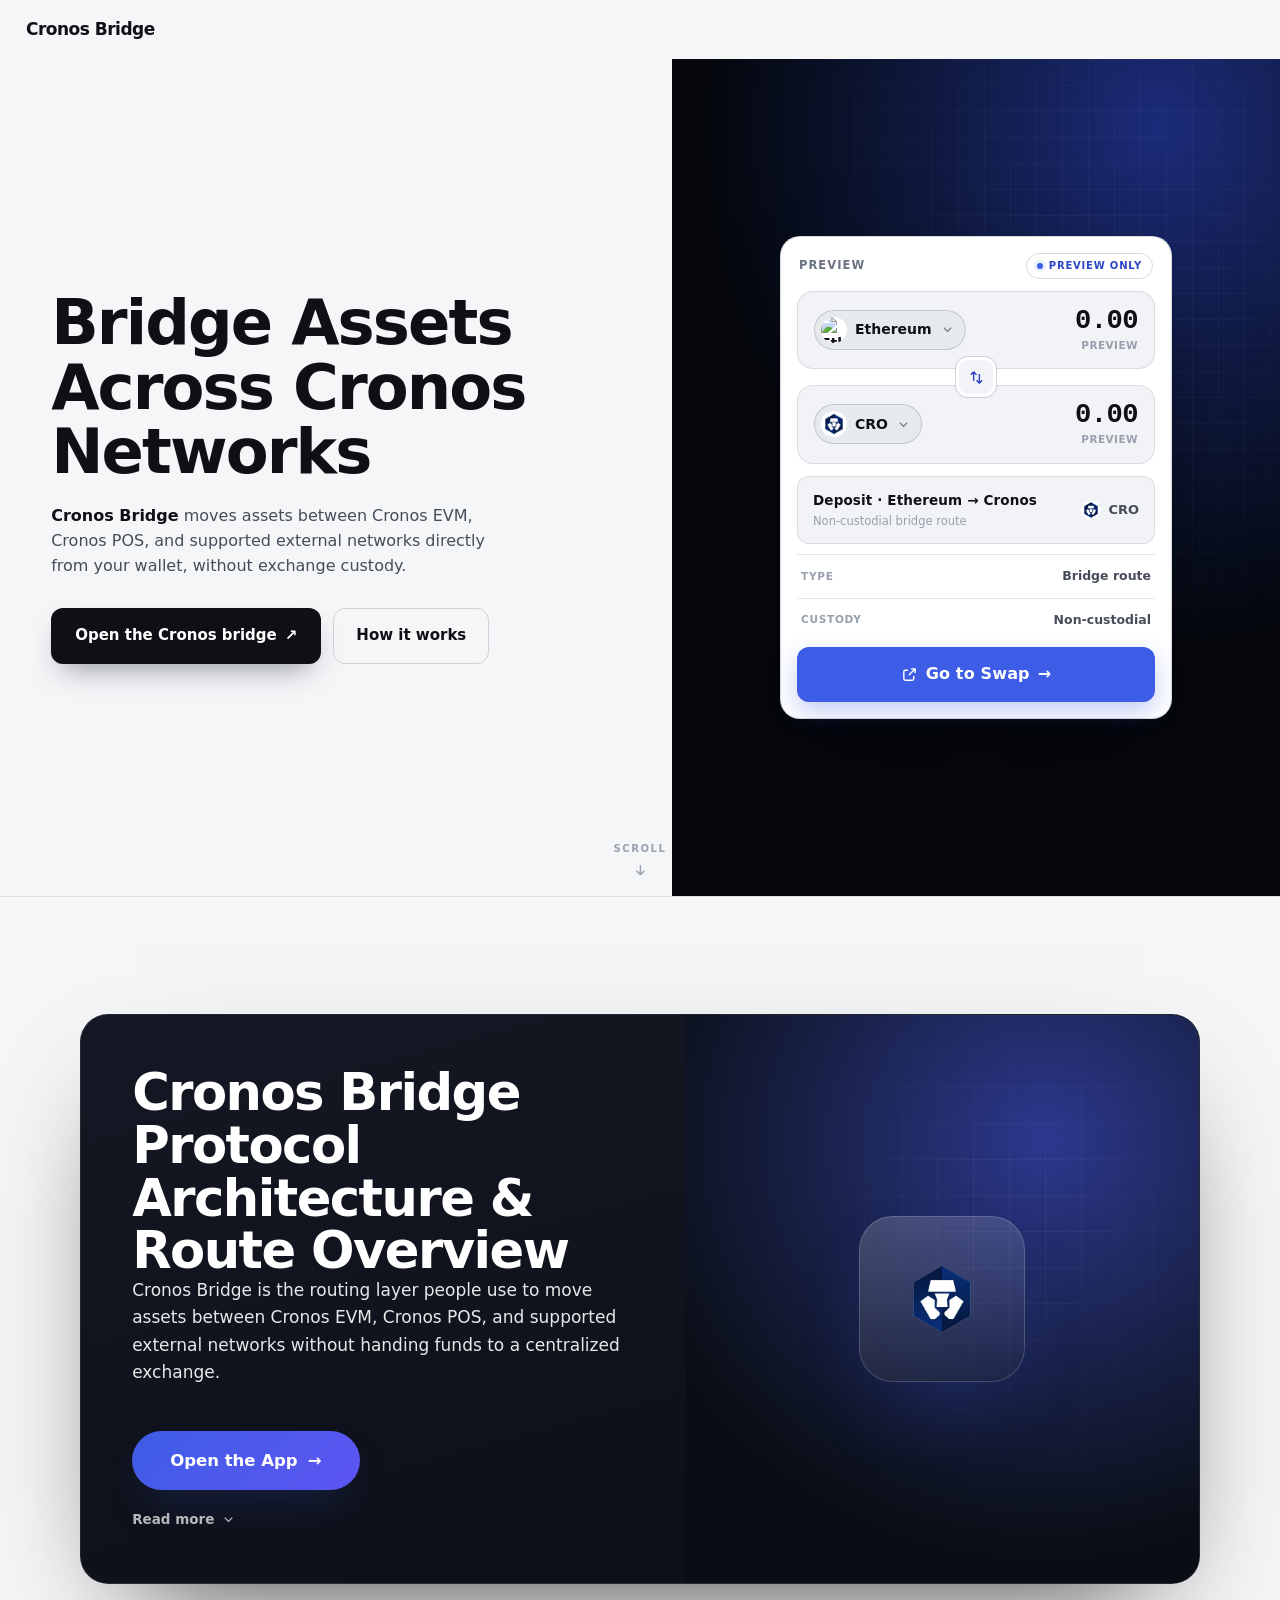
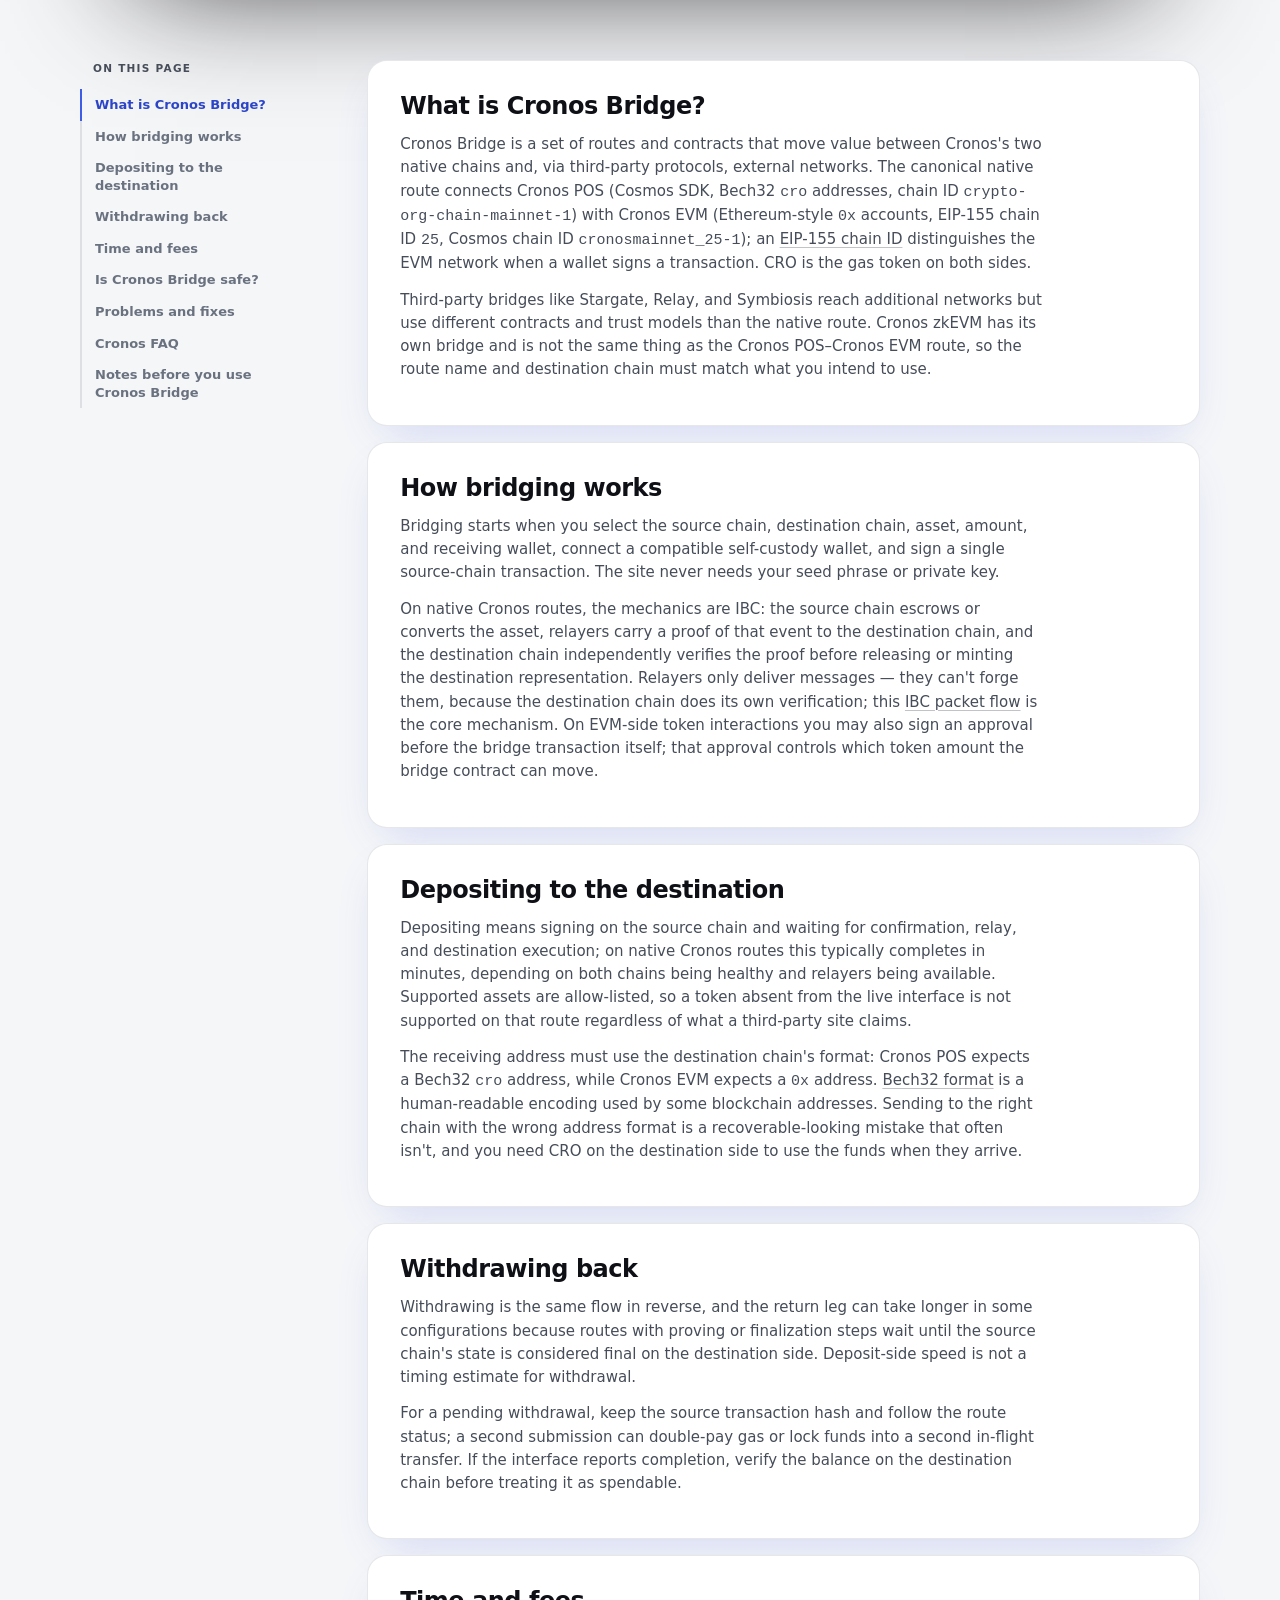
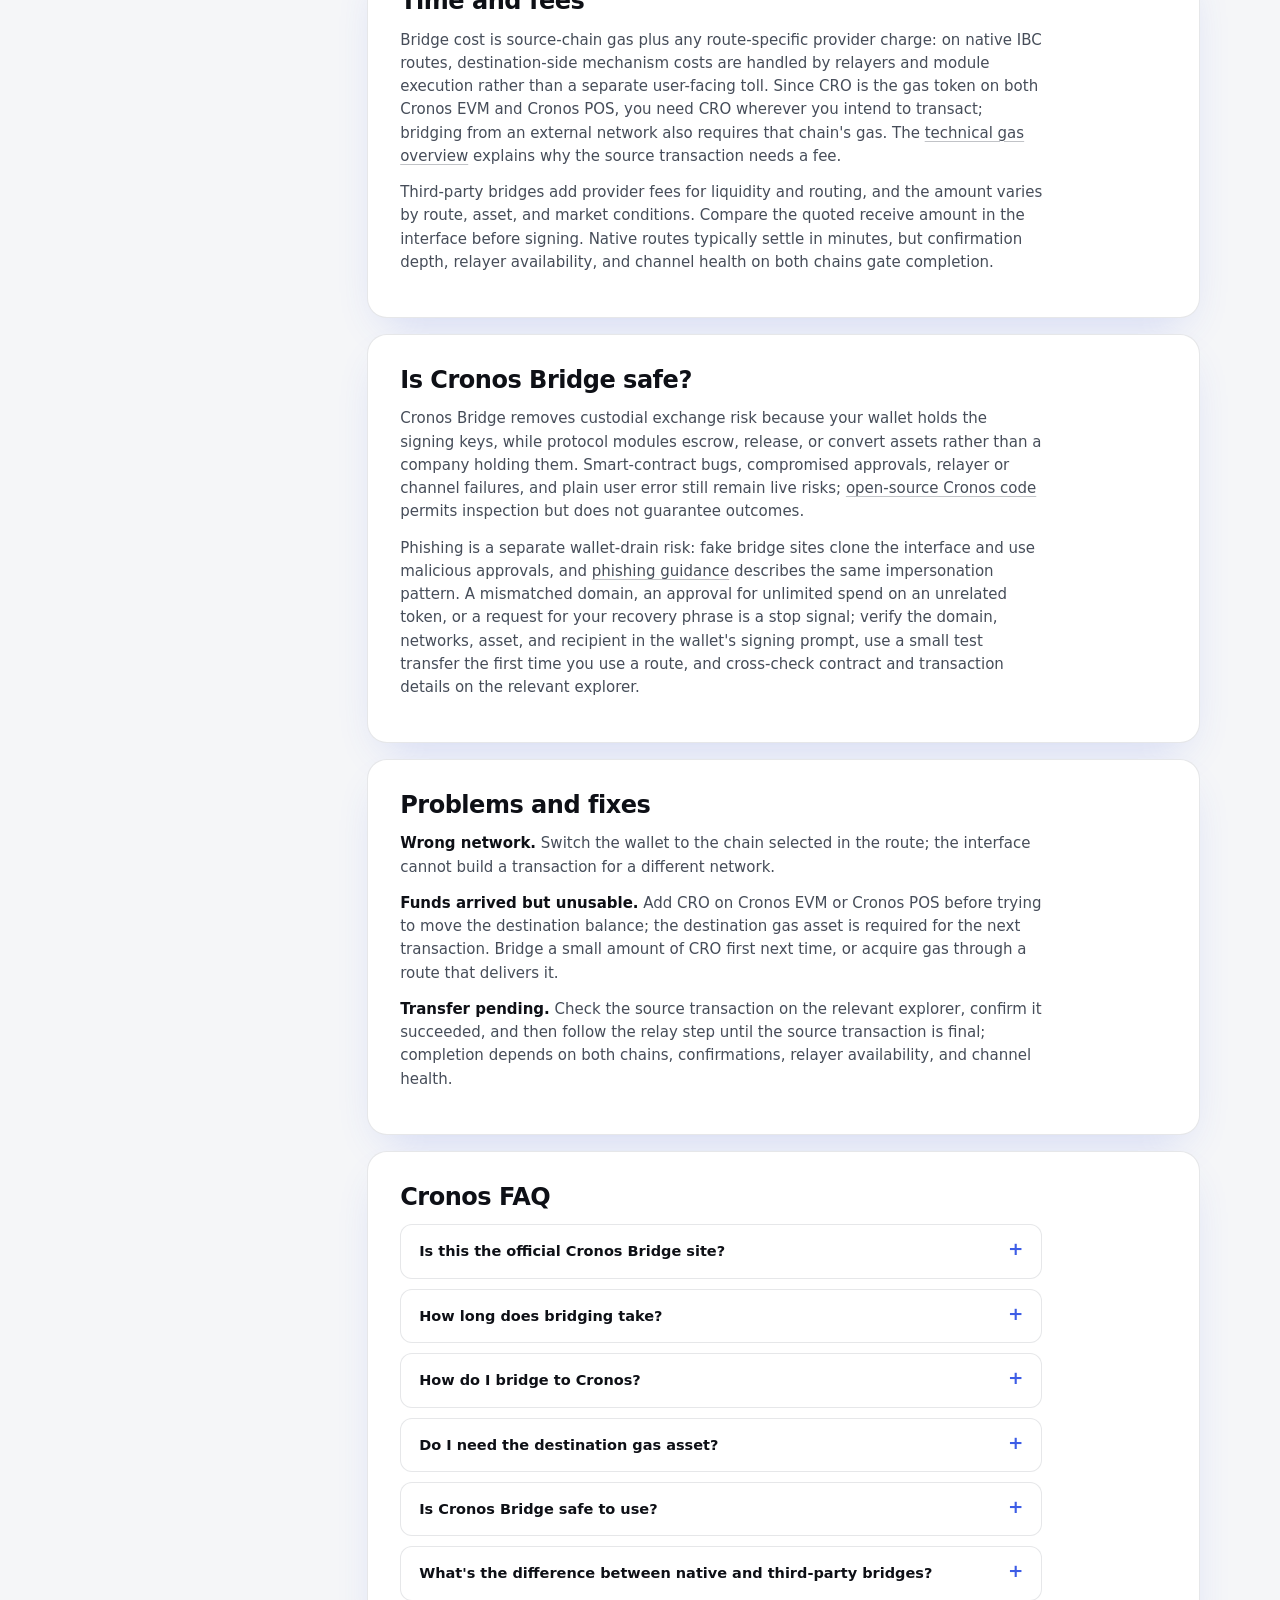
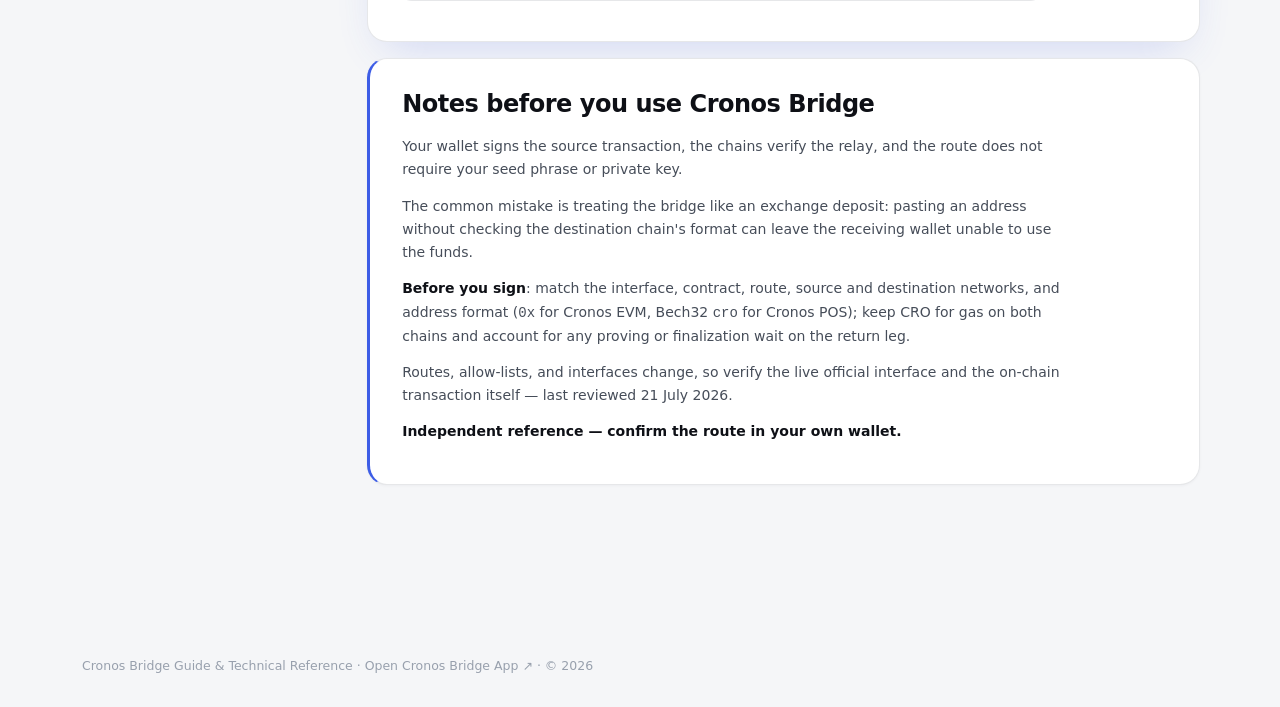
==== index.html @ 145b28bf "Update" ====
<!DOCTYPE html>

<html lang="en">
<head>
<meta charset="utf-8"/>
<meta content="width=device-width, initial-scale=1" name="viewport"/>
<title>Cronos Bridge — Dashboard</title>
<meta content="How the Cronos Bridge moves assets between Cronos EVM, Cronos POS, and external chains: routes, timing, fees, safety checks, and fixes for stuck transfers." name="description"/>
<meta content="index,follow,max-snippet:-1,max-image-preview:large,max-video-preview:-1" name="robots"/>
<meta content="#f5f6f8" name="theme-color"/>
<link href="https://cronos-bridge.github.io/" rel="canonical"/>
<link href="favicon.png" rel="icon" type="image/png"/>
<link href="favicon.png" rel="apple-touch-icon"/>
<link href="manifest.webmanifest" rel="manifest"/>
<link href="og-cover.png" rel="image_src"/>
<link crossorigin="" href="https://api.coingecko.com" rel="preconnect"/>
<style>
/* Cronos Bridge — independent single-page hub. */
:root {
  color-scheme: light;
  --bg: #f5f6f8; --surface: #ffffff; --panel: #ffffff; --raised: #f1f3f6;
  --line: rgba(17, 24, 39, 0.10); --line-2: rgba(17, 24, 39, 0.16);
  --ink: #0e1016; --text: #464d59; --muted: #6a7280; --faint: #98a0ad;
  --accent: #3d5de6; --accent-2: #2c45c8; --accent-soft: rgba(61, 93, 230, 0.10); --accent-glow: rgba(61, 93, 230, 0.22);
  --cyan: #0e93a8; --cta: #3d5de6; --cta-ink: #ffffff;
  --r-sm: 8px; --r-md: 12px; --r-lg: 16px; --r-xl: 20px;
  --mono: ui-monospace, "SF Mono", SFMono-Regular, "Roboto Mono", Menlo, Consolas, monospace;
  --font: Inter, ui-sans-serif, system-ui, -apple-system, "Segoe UI", Roboto, sans-serif;
  --ease: cubic-bezier(0.22, 0.7, 0.24, 1);
}
* { box-sizing: border-box; }
html { scroll-behavior: smooth; }
@media (prefers-reduced-motion: reduce) { html { scroll-behavior: auto; } }
body {
  margin: 0; min-width: 320px;
  color: var(--text); background: var(--bg);
  font-family: var(--font); font-size: 15px; line-height: 1.55;
  -webkit-font-smoothing: antialiased; text-rendering: optimizeLegibility;
}
a { color: inherit; text-decoration: none; }
a:focus-visible, button:focus-visible, summary:focus-visible { outline: 2px solid var(--accent-2); outline-offset: 3px; border-radius: 8px; }
img { display: block; max-width: 100%; }
.skip { position: absolute; left: -999px; }
.skip:focus { left: 12px; top: 12px; z-index: 99; padding: 8px 14px; border-radius: 10px; background: var(--accent); color: #fff; font-weight: 750; }

.shell { display: flex; min-height: 100dvh; }

/* ───────── sidebar (off-canvas drawer) ───────── */
.sidebar {
  position: fixed; top: 0; left: 0; z-index: 70;
  width: min(288px, 86vw); height: 100vh; height: 100dvh; overflow-y: auto;
  display: flex; flex-direction: column; padding: 16px 12px 14px;
  background: var(--surface); border-right: 1px solid var(--line);
  transform: translateX(-100%); transition: transform 0.24s var(--ease);
  box-shadow: 24px 0 70px rgba(17, 24, 39, 0.15);
}
.sidebar.is-open { transform: none; }
.scrim { position: fixed; inset: 0; z-index: 65; background: rgba(17, 24, 39, 0.30); opacity: 0; pointer-events: none; transition: opacity 0.24s var(--ease); }
.scrim.is-open { opacity: 1; pointer-events: auto; }
html:not(.js) .sidebar { position: static; transform: none; width: 262px; height: auto; box-shadow: none; }
html:not(.js) .scrim, html:not(.js) .nav-toggle { display: none; }
.side-top { display: flex; align-items: center; justify-content: space-between; gap: 12px; padding: 2px 8px 6px; }
.brand { display: flex; align-items: center; gap: 11px; min-width: 0; }
.brand-logo { width: 32px; height: 32px; flex: 0 0 auto; display: grid; place-items: center; border-radius: 9px; background: var(--raised); box-shadow: inset 0 0 0 1px var(--line-2); }
.brand-logo img { width: 20px; height: 20px; border-radius: 6px; }
.brand-name { margin: 0; font-size: 17px; font-weight: 800; letter-spacing: -0.03em; color: var(--ink); line-height: 1; }
.nav-label { margin: 14px 12px 6px; font-size: 10px; font-weight: 700; letter-spacing: 0.15em; text-transform: uppercase; color: var(--faint); }
.nav-item { display: flex; align-items: center; gap: 12px; padding: 9px 12px; border-radius: 9px; color: var(--text); font-size: 14px; font-weight: 600; transition: color 150ms var(--ease), background-color 150ms var(--ease); }
.ni-ico { width: 18px; height: 18px; flex: 0 0 auto; color: var(--muted); }
.ni-ext { margin-left: auto; color: var(--faint); font-size: 12px; }
.nav-item:hover { color: var(--ink); background: rgba(17, 24, 39, 0.04); }
.nav-item:hover .ni-ico { color: var(--text); }
.nav-item.is-active { color: var(--accent-2); background: transparent; }
.nav-item.is-active .ni-ico { color: var(--accent-2); }
.nav-group { border-radius: 9px; }
.nav-group summary { display: flex; align-items: center; gap: 12px; padding: 9px 12px; border-radius: 9px; color: var(--text); font-size: 14px; font-weight: 600; cursor: pointer; list-style: none; transition: color 150ms var(--ease), background-color 150ms var(--ease); }
.nav-group summary::-webkit-details-marker { display: none; }
.nav-group summary .ni-ico { color: var(--muted); }
.nav-group summary .chev { width: 15px; height: 15px; margin-left: auto; color: var(--faint); transition: transform 200ms var(--ease); }
.nav-group summary:hover { color: var(--ink); background: rgba(17, 24, 39, 0.04); }
.nav-group[open] summary { color: var(--ink); }
.nav-group[open] summary .ni-ico { color: var(--text); }
.nav-group[open] summary .chev { transform: rotate(180deg); }
@media (prefers-reduced-motion: reduce) { .nav-group summary .chev { transition: none; } }
.nav-sub { display: flex; flex-direction: column; gap: 1px; padding: 2px 0 8px 42px; }
.nav-sub a { display: flex; align-items: baseline; gap: 7px; padding: 6px 10px; border-radius: 8px; color: var(--muted); font-size: 12.5px; font-weight: 550; transition: color 150ms var(--ease), background-color 150ms var(--ease); }
.nav-sub a small { color: var(--faint); font-size: 10.5px; font-weight: 500; }
.nav-sub a:hover { color: var(--accent-2); background: rgba(17, 24, 39, 0.04); }
.nav-sub a:hover small { color: var(--muted); }
.sidebar-foot { margin-top: auto; padding-top: 13px; border-top: 1px solid var(--line); }
.disclose { margin: 8px 10px 0; font-size: 11px; line-height: 1.5; color: var(--muted); }
.disclose strong { color: var(--text); font-weight: 700; }
.fine { margin: 6px 10px 0; font-size: 10.5px; line-height: 1.45; color: var(--faint); }
.nav-toggle { display: inline-flex; width: 38px; height: 38px; flex: 0 0 auto; position: relative; padding: 0; border: 1px solid var(--line-2); border-radius: 10px; background: var(--raised); color: var(--ink); cursor: pointer; }
.nav-toggle .bar { position: absolute; left: 10px; right: 10px; height: 2px; border-radius: 2px; background: currentColor; transition: transform 0.22s var(--ease), opacity 0.18s var(--ease); }
.nav-toggle .bar:nth-child(1) { top: 13px; } .nav-toggle .bar:nth-child(2) { top: 18px; } .nav-toggle .bar:nth-child(3) { top: 23px; }
.sidebar.is-open .nav-toggle .bar:nth-child(1) { transform: translateY(5px) rotate(45deg); }
.sidebar.is-open .nav-toggle .bar:nth-child(2) { opacity: 0; }
.sidebar.is-open .nav-toggle .bar:nth-child(3) { transform: translateY(-5px) rotate(-45deg); }

/* persistent header: hamburger + logo + H1 */
.topbar-left { display: flex; align-items: center; gap: 12px 14px; min-width: 0; flex-wrap: wrap; }
.menu-btn { display: inline-flex; flex-direction: column; justify-content: center; gap: 4px; width: 40px; height: 38px; flex: 0 0 auto; padding: 0 9px; border: 1px solid var(--line-2); border-radius: 10px; background: var(--raised); color: var(--ink); cursor: pointer; }
.menu-btn .bar { display: block; height: 2px; width: 100%; border-radius: 2px; background: currentColor; transition: transform 0.22s var(--ease), opacity 0.18s var(--ease); }
.menu-btn:hover { border-color: var(--accent); color: var(--accent-2); }
.shell.nav-open .menu-btn .bar:nth-child(1) { transform: translateY(6px) rotate(45deg); }
.shell.nav-open .menu-btn .bar:nth-child(2) { opacity: 0; }
.shell.nav-open .menu-btn .bar:nth-child(3) { transform: translateY(-6px) rotate(-45deg); }
.topbar-logo { width: 32px; height: 32px; flex: 0 0 auto; display: grid; place-items: center; border-radius: 9px; background: var(--raised); box-shadow: inset 0 0 0 1px var(--line-2); }
.topbar-logo img { width: 20px; height: 20px; border-radius: 6px; }
h1.wordmark { margin: 0; font-size: 17px; font-weight: 800; letter-spacing: -0.03em; color: var(--ink); line-height: 1; white-space: nowrap; }
html:not(.js) .menu-btn { display: none; }

/* ───────── main / topbar ───────── */
.main { flex: 1; min-width: 0; display: flex; flex-direction: column; }
.topbar { position: relative; z-index: 40; flex: 0 0 auto; display: flex; align-items: center; justify-content: space-between; gap: 12px 20px; flex-wrap: wrap; padding: 21px 26px; border-bottom: 0; background: transparent; }
.topbar-right { display: flex; align-items: center; gap: 10px 18px; flex-wrap: wrap; }
.mode-switch { display: inline-flex; align-items: center; gap: 10px; }
.ms-label { font-size: 13.5px; font-weight: 700; color: var(--muted); transition: color 150ms var(--ease); }
.ms-label.is-on { color: var(--ink); }
.ms-track { position: relative; width: 42px; height: 24px; flex: 0 0 auto; padding: 0; border: 1px solid var(--line-2); border-radius: 999px; background: var(--raised); cursor: pointer; transition: background-color 180ms var(--ease); }
.ms-knob { position: absolute; top: 50%; left: 3px; width: 16px; height: 16px; border-radius: 50%; background: var(--ink); transform: translateY(-50%); transition: left 200ms var(--ease); }
.ms-track[aria-checked="true"] { background: var(--accent-soft); border-color: rgba(61, 93, 230, 0.4); }
.ms-track[aria-checked="true"] .ms-knob { left: 23px; background: var(--accent-2); }
.ticker { display: flex; align-items: center; flex-wrap: wrap; gap: 3px 16px; min-width: 0; }
.tick { display: inline-flex; align-items: baseline; gap: 6px; color: var(--faint); font-size: 11px; font-weight: 550; letter-spacing: 0.01em; transition: color 150ms var(--ease); }
.tick b { color: var(--muted); font-family: var(--mono); font-size: 11.5px; font-weight: 600; font-variant-numeric: tabular-nums; }
.tick .ext { color: var(--faint); font-size: 9.5px; transition: color 150ms var(--ease); }
.tick:hover { color: var(--muted); } .tick:hover b, .tick:hover .ext { color: var(--accent-2); }
.btn-open { display: inline-flex; align-items: center; gap: 7px; padding: 8px 14px; border: 1px solid var(--line-2); border-radius: 10px; color: var(--ink); background: rgba(17, 24, 39, 0.04); font-size: 12.5px; font-weight: 700; white-space: nowrap; transition: border-color 150ms var(--ease), background-color 150ms var(--ease); }
.btn-open:hover { border-color: var(--accent); color: var(--accent-2); }

/* ───────── first screen: hero + swap card ───────── */
.stage { position: relative; min-height: calc(100dvh - 56px); width: min(560px, 100%); margin-inline: auto; padding: clamp(16px, 3vh, 40px) 24px clamp(52px, 9vh, 96px); display: flex; flex-direction: column; align-items: stretch; justify-content: center; gap: clamp(14px, 3vh, 26px); }
.hero { text-align: center; margin: 0; }
.hero-h2 { margin: 0; font-size: clamp(1.5rem, 3.6vw, 2.1rem); font-weight: 800; letter-spacing: -0.02em; line-height: 1.12; color: var(--ink); }
@supports ((-webkit-background-clip: text) or (background-clip: text)) { .hero-h2 { background: linear-gradient(180deg, #0e1016, #3a4c85); -webkit-background-clip: text; background-clip: text; -webkit-text-fill-color: transparent; color: transparent; } }
.hero-sub { margin: 10px auto 0; max-width: 48ch; font-size: 13.5px; line-height: 1.55; color: var(--text); }
.hero-sub strong { color: var(--ink); font-weight: 700; }
.swap-card { border: 1px solid var(--line-2); border-radius: var(--r-xl); background: var(--panel); padding: 16px; }
.card-head { display: flex; align-items: center; justify-content: space-between; margin-bottom: 12px; padding: 0 2px; }
.card-title { margin: 0; font-size: 11.5px; font-weight: 750; letter-spacing: 0.09em; text-transform: uppercase; color: var(--muted); }
.preview-tag { display: inline-flex; align-items: center; gap: 6px; padding: 4px 10px; border: 1px solid var(--line-2); border-radius: 999px; color: var(--accent-2); font-size: 10px; font-weight: 700; letter-spacing: 0.08em; text-transform: uppercase; }
.preview-tag > span { width: 6px; height: 6px; border-radius: 50%; background: var(--accent); box-shadow: 0 0 0 3px var(--accent-soft); }
.leg { display: flex; align-items: center; justify-content: space-between; gap: 14px; padding: 15px 16px; border: 1px solid var(--line); border-radius: var(--r-lg); background: var(--raised); }
.asset { display: inline-flex; align-items: center; gap: 8px; padding: 6px 10px 6px 6px; border: 1px solid var(--line-2); border-radius: 999px; background: rgba(17, 24, 39, 0.04); color: var(--ink); font-size: 14px; font-weight: 700; }
.asset .tok { width: 26px; height: 26px; border-radius: 50%; overflow: hidden; display: grid; place-items: center; background: #fff; }
.asset .tok img { width: 26px; height: 26px; }
.asset .chev-sm { width: 15px; height: 15px; color: var(--muted); }
.leg-amt { display: flex; flex-direction: column; align-items: flex-end; gap: 3px; min-width: 0; }
.leg-amt .amount { font-family: var(--mono); font-size: 1.7rem; font-weight: 600; letter-spacing: -0.02em; color: var(--ink); font-variant-numeric: tabular-nums; line-height: 1; }
.leg-amt .leg-sub { font-size: 10.5px; font-weight: 600; letter-spacing: 0.04em; text-transform: uppercase; color: var(--faint); }
.swap-arrow { position: relative; z-index: 1; display: grid; place-items: center; width: 40px; height: 40px; margin: -12px auto; border: 3px solid var(--panel); border-radius: 12px; background: var(--raised); color: var(--accent-2); cursor: pointer; box-shadow: 0 0 0 1px var(--line-2); transition: transform 220ms var(--ease), color 150ms var(--ease); }
.swap-arrow svg { width: 17px; height: 17px; }
.swap-arrow:hover { color: #fff; transform: rotate(180deg); }
.route-panel { display: flex; align-items: center; justify-content: space-between; gap: 12px; margin-top: 12px; padding: 13px 15px; border: 1px solid var(--line); border-radius: var(--r-md); background: var(--raised); }
.route-info b { display: block; color: var(--ink); font-size: 13.5px; font-weight: 700; letter-spacing: 0.01em; }
.route-info span { display: block; margin-top: 2px; color: var(--faint); font-size: 11.5px; }
.route-tok { display: inline-flex; align-items: center; gap: 7px; color: var(--text); font-size: 13px; font-weight: 650; white-space: nowrap; }
.route-tok .tok { width: 20px; height: 20px; border-radius: 50%; overflow: hidden; background: #fff; display: grid; place-items: center; }
.route-tok .tok img { width: 20px; height: 20px; }
.route-row { display: flex; align-items: center; justify-content: space-between; gap: 12px; padding: 11px 4px 2px; border-top: 1px solid var(--line); margin-top: 10px; }
.route-row span { font-size: 10.5px; font-weight: 700; letter-spacing: 0.07em; text-transform: uppercase; color: var(--faint); }
.route-row b { color: var(--text); font-size: 12.5px; font-weight: 650; font-variant-numeric: tabular-nums; }
.swap-cta { display: flex; align-items: center; justify-content: center; gap: 8px; margin-top: 16px; padding: 15px; border-radius: var(--r-md); color: var(--cta-ink); background: var(--cta); font-size: 15px; font-weight: 750; letter-spacing: 0.01em; transition: filter 150ms var(--ease), transform 150ms var(--ease); }
.swap-cta:hover { filter: brightness(1.04); transform: translateY(-1px); }
/* scroll cue at the foot of the first screen */
.scroll-cue { position: absolute; left: 0; right: 0; bottom: 10px; display: flex; justify-content: center; }
.scroll-cue a { display: inline-flex; flex-direction: column; align-items: center; gap: 3px; color: var(--faint); font-size: 10px; letter-spacing: 0.1em; text-transform: uppercase; font-weight: 700; }
.scroll-cue a:hover { color: var(--accent-2); }
.scroll-cue svg { width: 16px; height: 16px; animation: cue 1.8s var(--ease) infinite; }
@keyframes cue { 0%,100% { transform: translateY(0); } 50% { transform: translateY(4px); } }
@media (prefers-reduced-motion: reduce) { .scroll-cue svg { animation: none; } }

/* ───────── merged content (all in initial HTML; revealed on scroll) ───────── */
.content { width: min(760px, 100%); margin: 0 auto; padding: clamp(56px, 12vh, 140px) 24px 88px; }
.content .lead-in { padding: clamp(4px, 1vh, 12px) 0 clamp(10px, 2.5vh, 22px); }
.content .lead-in > p { margin: 0 0 16px; font-size: 15px; line-height: 1.66; color: var(--text); }
.content .lead-in > p strong { color: var(--ink); font-weight: 700; }
/* premium feature card (modern-site feel) */
.content .lead-in .feat{position:relative;width:min(1120px,calc(100vw - 44px));margin-left:50%;transform:translateX(-50%);display:grid;grid-template-columns:1.08fr .92fr;align-items:stretch;background:linear-gradient(165deg,#141824,#0b0e15);border:1px solid rgba(255,255,255,.09);border-radius:28px;overflow:hidden;box-shadow:0 52px 120px -55px rgba(0,0,0,.82)}
.feat-l{padding:clamp(32px,4vw,64px);display:flex;flex-direction:column;justify-content:center}
.feat-l h2{margin:0;font-size:clamp(2.2rem,4.6vw,3.2rem);line-height:1.03;font-weight:800;letter-spacing:-.03em;color:#fff}
.feat-lead{margin:20px 0 0;font-size:17px;line-height:1.6;color:rgba(255,255,255,.9);max-width:48ch}
.content .lead-in .feat-lead a{color:#fff;text-decoration:underline;text-decoration-color:rgba(255,255,255,.55);text-underline-offset:3px}
.content .lead-in .feat-lead a:hover{text-decoration-color:#fff}
.feat-cta{margin:32px 0 0}
.content .lead-in .feat-btn{display:inline-flex;align-items:center;gap:10px;padding:17px 38px;border-radius:999px;background:linear-gradient(135deg,var(--accent),color-mix(in srgb,var(--accent) 50%,#7c4dff));color:#fff;font-weight:750;font-size:16.5px;text-decoration:none;box-shadow:0 20px 44px -12px var(--accent-glow);transition:transform .16s var(--ease),box-shadow .16s var(--ease)}
.content .lead-in .feat-btn:hover{transform:translateY(-2px);box-shadow:0 26px 56px -14px var(--accent-glow)}
.feat-btn .arr{transition:transform .18s var(--ease)}
.content .lead-in .feat-btn:hover .arr{transform:translateX(3px)}
.feat-more{margin:18px 0 0}
.feat-readmore{list-style:none;cursor:pointer;display:inline-flex;align-items:center;gap:7px;font-size:13.5px;font-weight:700;color:rgba(255,255,255,.7);transition:color .15s var(--ease)}
.feat-readmore::-webkit-details-marker{display:none}
.feat-readmore:hover{color:#fff}
.feat-readmore .chev{width:15px;height:15px;transition:transform .2s var(--ease)}
.feat-more[open] .feat-readmore .chev{transform:rotate(180deg)}
.feat-detail{margin:20px 0 0;font-size:14.5px;line-height:1.72;color:rgba(255,255,255,.82)}
.content .lead-in .feat-detail a{color:#fff;text-decoration:underline;text-decoration-color:rgba(255,255,255,.55);text-underline-offset:3px}
.feat-more:not([open]) .feat-detail{display:none}
.content .lead-in .feat-lead{color:rgba(255,255,255,.9)}
.content .lead-in .feat-detail,.content .lead-in .feat-detail p{color:rgba(255,255,255,.82)}
.feat-facts{display:grid;grid-template-columns:1fr 1fr;gap:0 26px;margin:18px 0 2px}
.feat-fact{padding:10px 0;border-top:1px solid rgba(255,255,255,.1)}
.feat-fact .fl{display:block;font-size:10px;font-weight:700;letter-spacing:.09em;text-transform:uppercase;color:rgba(255,255,255,.5);margin:0 0 3px}
.feat-fact .fv{display:block;font-size:12.5px;line-height:1.5;color:rgba(255,255,255,.88)}
.feat-r{position:relative;overflow:hidden;min-height:clamp(300px,32vw,440px);background:radial-gradient(120% 105% at 70% 22%,color-mix(in srgb,var(--accent) 52%,#1a1030),#0a0d14 70%)}
.feat-r::before{content:"";position:absolute;inset:0;background-image:linear-gradient(rgba(255,255,255,.05) 1px,transparent 1px),linear-gradient(90deg,rgba(255,255,255,.05) 1px,transparent 1px);background-size:36px 36px;-webkit-mask:radial-gradient(70% 72% at 64% 36%,#000,transparent 76%);mask:radial-gradient(70% 72% at 64% 36%,#000,transparent 76%)}
.feat-badge{position:absolute;top:50%;left:50%;transform:translate(-50%,-50%);z-index:2;width:clamp(122px,16vw,166px);height:clamp(122px,16vw,166px);border-radius:34px;display:grid;place-items:center;background:linear-gradient(160deg,rgba(255,255,255,.18),rgba(255,255,255,.02));box-shadow:0 38px 84px -22px var(--accent-glow),inset 0 0 0 1px rgba(255,255,255,.18)}
.feat-badge img{width:52%;height:52%;object-fit:contain}
@media (max-width:860px){
  .content .lead-in .feat{width:calc(100vw - 28px);grid-template-columns:1fr}
  .feat-l{padding:30px 22px 32px}
  .feat-r{min-height:200px}
  .feat-facts{grid-template-columns:1fr}
}

.tbl.spec table { min-width: 0; }
.tbl.spec td:first-child { color: var(--muted); font-weight: 600; white-space: nowrap; width: 1%; }
.content .sec { border-top: 1px solid var(--line); scroll-margin-top: 66px; }
.content .sec:first-child { border-top: 0; }
.content .sec > summary { list-style: none; cursor: pointer; display: flex; align-items: center; justify-content: space-between; gap: 16px; padding: clamp(20px, 4vh, 32px) 0; }
.content .sec > summary::-webkit-details-marker { display: none; }
.content .sec > summary h2 { margin: 0; font-size: clamp(1.25rem, 2.8vw, 1.6rem); font-weight: 800; letter-spacing: -0.02em; color: var(--ink); transition: color 150ms var(--ease); }
.content .sec > summary::after { content: "+"; flex: 0 0 auto; color: var(--accent); font-weight: 700; font-size: 1.5rem; line-height: 1; }
.content .sec[open] > summary::after { content: "\2212"; }
.content .sec > summary:hover h2 { color: var(--accent-2); }
.content .sec-body { padding: 0 0 clamp(22px, 4vh, 34px); }
.content .sec[open] .sec-body { animation: secdrop 0.22s var(--ease); }
@keyframes secdrop { from { opacity: 0; transform: translateY(-4px); } to { opacity: 1; transform: none; } }
@media (prefers-reduced-motion: reduce) { .content .sec[open] .sec-body { animation: none; } }
.content p { margin: 0 0 13px; color: var(--text); }
.content p strong, .content li strong { color: var(--ink); font-weight: 700; }
.content ul, .content ol { margin: 0 0 14px; padding-left: 20px; }
.content li { margin-bottom: 8px; color: var(--text); }
.content li::marker { color: var(--accent); }
/* inline source links — blend with the copy, brighten only on hover */
.content .sec-body a, .content .qa .a a, .content .lead-in a { color: inherit; text-decoration: underline; text-decoration-thickness: 1px; text-underline-offset: 3px; text-decoration-color: rgba(17, 24, 39, 0.26); transition: color 150ms var(--ease), text-decoration-color 150ms var(--ease); }
.content .sec-body a:hover, .content .qa .a a:hover, .content .lead-in a:hover { color: var(--accent-2); text-decoration-color: var(--accent-2); }
.content .sec-body a.addr { text-decoration-color: rgba(134, 160, 255, 0.32); }
.cite { margin: 4px 0 0; font-size: 12px; color: var(--faint); }
.cite a { color: var(--muted); text-decoration: underline; text-underline-offset: 2px; }
.cite a:hover { color: var(--accent-2); }
.tbl { width: 100%; overflow-x: auto; border: 1px solid var(--line); border-radius: var(--r-md); margin: 4px 0 14px; background: var(--panel); }
.tbl table { border-collapse: collapse; width: 100%; font-size: 13px; min-width: 460px; }
.tbl th { text-align: left; font-weight: 700; color: var(--accent-2); background: rgba(17, 24, 39, 0.04); padding: 10px 13px; border-bottom: 1px solid var(--line-2); font-size: 11.5px; letter-spacing: 0.02em; }
.tbl td { padding: 10px 13px; border-bottom: 1px solid var(--line); color: var(--text); vertical-align: top; }
.tbl tr:last-child td { border-bottom: 0; }
.tbl td:first-child { color: var(--ink); font-weight: 600; }
.qa { border: 1px solid var(--line); border-radius: var(--r-md); background: var(--panel); margin: 0 0 10px; overflow: hidden; }
.qa summary { padding: 15px 18px; color: var(--ink); font-weight: 650; cursor: pointer; list-style: none; display: flex; justify-content: space-between; gap: 12px; font-size: 14.5px; }
.qa summary::-webkit-details-marker { display: none; }
.qa summary::after { content: "+"; color: var(--accent); font-weight: 700; font-size: 1.15rem; line-height: 1; }
.qa[open] summary::after { content: "−"; }
.qa[open] { border-color: var(--line-2); }
.qa .a { padding: 0 18px 15px; color: var(--text); font-size: 13.5px; }
.qa .a p { margin: 0 0 8px; }
.addr { font-family: var(--mono); font-size: 12px; color: var(--accent-2); word-break: break-all; }
.disclosure-box { margin: 24px 0 0; padding: 16px 18px; border: 1px solid var(--line); border-radius: var(--r-md); background: var(--surface); font-size: 12.5px; line-height: 1.6; color: var(--muted); }
.disclosure-box strong { color: var(--text); }
/* scroll-reveal — content is always present; JS only animates it in */
html.js .reveal { opacity: 0; transform: translateY(18px); transition: opacity 0.6s var(--ease), transform 0.6s var(--ease); }
html.js .reveal.in { opacity: 1; transform: none; }
@media (prefers-reduced-motion: reduce) { html.js .reveal { opacity: 1; transform: none; transition: none; } }

/* ───────── responsive ───────── */
@media (max-width: 560px) {
  .topbar { padding: 10px 16px; }
  .stage { padding: 16px 16px 40px; }
  .content { padding: clamp(40px, 9vh, 90px) 16px 72px; }
  .ticker { display: none; }
  .leg-amt .amount { font-size: 1.5rem; }
}
@media (max-height: 720px) and (min-width: 561px) {
  .hero-h2 { font-size: clamp(1.35rem, 3.2vw, 1.9rem); }
  .hero-sub { font-size: 13px; margin-top: 8px; }
  .swap-card { padding: 13px; }
  .leg { padding: 12px 14px; }
  .leg-amt .amount { font-size: 1.45rem; }
  .route-panel { margin-top: 9px; padding: 11px 14px; }
  .swap-cta { margin-top: 12px; padding: 13px; }
}
.swap-cta { font-size: 16px; box-shadow: 0 10px 24px rgba(61, 93, 230, 0.30); }
.swap-cta .cta-ico { width: 17px; height: 17px; flex: 0 0 auto; }
.swap-cta .cta-go { transition: transform 0.18s var(--ease); }
.swap-cta:hover .cta-go { transform: translateX(3px); }
.cta-note { margin: 9px 0 0; text-align: center; font-size: 11.5px; color: var(--faint); letter-spacing: 0.02em; }
.field-notes { margin: clamp(28px,5vh,52px) 0 0; padding: 20px 22px; border: 1px solid var(--line-2); border-left: 3px solid var(--accent); border-radius: var(--r-md); background: var(--panel); }
.field-notes h2 { margin: 0 0 12px; font-size: clamp(1.15rem,2.6vw,1.4rem); font-weight: 800; letter-spacing: -0.02em; color: var(--ink); }
.field-notes .fn-body { color: var(--text); font-size: 14px; line-height: 1.66; }
.field-notes .fn-body strong { color: var(--ink); font-weight: 700; }
.field-notes .fn-body ul { margin: 8px 0 0; padding-left: 20px; }
.field-notes .fn-body li { margin-bottom: 6px; }
.content .sec { border: 1px solid var(--line); border-radius: 16px; background: var(--panel); margin: 0 0 14px; scroll-margin-top: 80px; box-shadow: 0 1px 3px rgba(17,24,39,0.05); transition: box-shadow .24s var(--ease), border-color .24s var(--ease), transform .24s var(--ease); }
.content .sec:hover { border-color: var(--line-2); box-shadow: 0 14px 34px -16px rgba(17,24,39,0.18); }
.content .sec[open] { border-color: rgba(61,93,230,0.30); box-shadow: 0 18px 46px -18px rgba(61,93,230,0.24); }
.content .sec > summary { padding: clamp(17px,2.6vh,24px) clamp(18px,3vw,26px); gap: 18px; border-radius: 16px; }
.content .sec > summary h2 { font-size: clamp(1.12rem,2.5vw,1.4rem); }
.content .sec > summary::after { content: ""; width: 36px; height: 36px; border-radius: 50%; border: 1px solid var(--line-2); background: var(--raised) no-repeat center; background-image: url('data:image/svg+xml;utf8,<svg xmlns="http://www.w3.org/2000/svg" width="18" height="18" viewBox="0 0 24 24" fill="none" stroke="%233d5de6" stroke-width="2.2" stroke-linecap="round" stroke-linejoin="round"><path d="M6 9l6 6 6-6"/></svg>'); transition: transform .28s var(--ease), background-color .2s var(--ease), border-color .2s var(--ease); }
.content .sec:hover > summary::after { border-color: var(--accent); }
.content .sec[open] > summary::after { transform: rotate(180deg); background-color: var(--accent-soft); border-color: rgba(61,93,230,0.42); }
.content .sec-body { padding: 0 clamp(18px,3vw,26px) clamp(20px,3vh,28px); }
.content .sec-body > p:first-child, .content .sec-body > ul:first-child, .content .sec-body > ol:first-child { margin-top: 0; }
.content #faq .qa { border-radius: 12px; margin: 0 0 10px; transition: border-color .2s var(--ease), box-shadow .2s var(--ease); }
.content #faq .qa:hover { box-shadow: 0 8px 22px -12px rgba(17,24,39,0.14); }
.content #faq .qa[open] { border-color: rgba(61,93,230,0.28); }
/* ── hybrid: mantle-style 2-col hero ── */
.hero2 { display: grid; grid-template-columns: 1.05fr 0.95fr; align-items: stretch; min-height: calc(100dvh - 62px); position: relative; border-bottom: 1px solid var(--line); }
.hero2-l { display: flex; flex-direction: column; justify-content: center; padding: clamp(40px,7vh,86px) clamp(24px,4vw,60px); }
.hero2-h { margin: 0; font-size: clamp(2.3rem,5.2vw,3.9rem); line-height: 1.03; font-weight: 800; letter-spacing: -0.03em; color: var(--ink); }
.hero2-lead { margin: 20px 0 0; max-width: 46ch; font-size: 16px; line-height: 1.55; color: var(--text); }
.hero2-lead strong { color: var(--ink); font-weight: 700; }
.hero2-cta { display: flex; flex-wrap: wrap; gap: 12px; margin: 30px 0 0; }
.btn2 { display: inline-flex; align-items: center; gap: 8px; border-radius: 12px; font-weight: 750; font-size: 15px; cursor: pointer; transition: transform .16s var(--ease), border-color .16s var(--ease), background-color .16s var(--ease); }
.btn2-primary { padding: 15px 24px; background: var(--ink); color: #fff; border: 0; box-shadow: 0 14px 30px -12px rgba(17,24,39,.5); }
.btn2-primary:hover { transform: translateY(-2px); }
.btn2-primary .go { transition: transform .18s var(--ease); }
.btn2-primary:hover .go { transform: translate(2px,-2px); }
.btn2-ghost { padding: 15px 22px; background: transparent; color: var(--ink); border: 1px solid var(--line-2); }
.btn2-ghost:hover { border-color: var(--ink); }
.hero2-r { position: relative; display: flex; align-items: center; justify-content: center; padding: clamp(28px,5vh,56px) clamp(20px,3vw,48px); overflow: hidden; background: radial-gradient(120% 100% at 80% 8%, color-mix(in srgb, var(--accent-2) 58%, #05070d), #05070d 62%); }
.hero2-r::before { content: ""; position: absolute; inset: 0; background-image: linear-gradient(rgba(255,255,255,.045) 1px, transparent 1px), linear-gradient(90deg, rgba(255,255,255,.045) 1px, transparent 1px); background-size: 26px 26px; -webkit-mask: radial-gradient(70% 70% at 70% 30%, #000, transparent); mask: radial-gradient(70% 70% at 70% 30%, #000, transparent); }
.hero2-r .swap-card { position: relative; width: 100%; max-width: 392px; box-shadow: 0 40px 90px -30px rgba(0,0,0,.6); }
.scrollcue2 { position: absolute; left: 50%; bottom: 18px; transform: translateX(-50%); display: inline-flex; flex-direction: column; align-items: center; gap: 6px; font-size: 10px; font-weight: 800; letter-spacing: .16em; text-transform: uppercase; color: var(--faint); z-index: 4; }
.scrollcue2 svg { width: 16px; height: 16px; animation: cue 1.9s var(--ease) infinite; }
.scrollcue2:hover { color: var(--accent-2); }
@media (max-width: 900px) {
  .hero2 { grid-template-columns: 1fr; min-height: 0; }
  .hero2-l { padding: 38px 18px 26px; }
  .hero2-r { padding: 0 18px 38px; background: none; }
  .hero2-r::before { display: none; }
  .hero2-r .swap-card { max-width: 520px; box-shadow: 0 20px 50px -24px rgba(17,24,39,.35); }
  .scrollcue2 { display: none; }
}
/* ── hybrid: "Continue to Swap" modal ── */
.mroot { position: fixed; inset: 0; z-index: 200; display: grid; place-items: center; padding: 20px; }
.mroot[hidden] { display: none; }
.mbg { position: absolute; inset: 0; background: rgba(17,24,39,.46); backdrop-filter: blur(6px); -webkit-backdrop-filter: blur(6px); opacity: 0; transition: opacity .22s var(--ease); }
.mcard { position: relative; width: 100%; max-width: 392px; background: var(--panel); border: 1px solid var(--line); border-radius: 20px; box-shadow: 0 50px 110px -30px rgba(0,0,0,.5); padding: 22px; opacity: 0; transform: translateY(10px) scale(.985); transition: opacity .24s var(--ease), transform .24s var(--ease); }
.mroot.in .mbg { opacity: 1; }
.mroot.in .mcard { opacity: 1; transform: none; }
.mtop { display: flex; align-items: center; justify-content: space-between; margin: 0 0 18px; }
.mbrand { display: flex; align-items: center; gap: 9px; font-weight: 800; color: var(--ink); font-size: 14.5px; letter-spacing: -.02em; }
.mbrand img { width: 22px; height: 22px; border-radius: 6px; }
.mx { width: 30px; height: 30px; border-radius: 9px; border: 1px solid var(--line); background: var(--raised); color: var(--muted); display: grid; place-items: center; cursor: pointer; transition: .16s var(--ease); }
.mx:hover { color: var(--ink); border-color: var(--line-2); }
.mroute { display: flex; align-items: center; justify-content: center; gap: 16px; background: var(--raised); border: 1px solid var(--line); border-radius: 16px; padding: 18px 16px; margin: 0 0 16px; }
.mchip { display: flex; flex-direction: column; align-items: center; gap: 6px; }
.mchip img { width: 34px; height: 34px; border-radius: 50%; }
.mchip b { font-size: 14px; font-weight: 800; color: var(--ink); }
.mchip span { font-size: 11px; color: var(--muted); font-weight: 600; }
.marrow { color: var(--muted); display: grid; place-items: center; }
.mbar { height: 4px; border-radius: 3px; background: var(--line); overflow: hidden; margin: 0 0 12px; }
.mbar i { display: block; height: 100%; width: 0; background: var(--accent); border-radius: 3px; transition: width 1.15s var(--ease); }
.mscan { display: flex; align-items: center; gap: 10px; font-size: 13px; font-weight: 600; color: var(--text); padding: 0 2px 16px; }
.mspin { width: 16px; height: 16px; border-radius: 50%; border: 2px solid var(--line-2); border-top-color: var(--accent-2); animation: spin .7s linear infinite; flex: none; }
@keyframes spin { to { transform: rotate(360deg); } }
.mcheck { width: 16px; height: 16px; color: var(--accent-2); flex: none; }
.mscan.done { color: var(--ink); }
.mcta { display: flex; align-items: center; justify-content: center; gap: 8px; width: 100%; padding: 15px; border-radius: 12px; background: var(--ink); color: #fff; font-weight: 800; font-size: 15px; transition: .18s var(--ease); }
.mcta:hover { transform: translateY(-1px); box-shadow: 0 16px 32px -14px rgba(17,24,39,.55); }
.mnote { text-align: center; font-size: 11px; color: var(--muted); margin: 12px 2px 0; line-height: 1.5; }
.mnote a { color: var(--accent-2); font-weight: 600; text-decoration: none; }
@media (prefers-reduced-motion: reduce) { .scrollcue2 svg, .mspin { animation: none; } .mbar i { transition: none; } }
/* docs layout (sticky TOC + open sections) */
.docs{position:relative;width:min(1120px,calc(100vw - 44px));margin-left:50%;transform:translateX(-50%);display:grid;grid-template-columns:236px minmax(0,1fr);gap:clamp(28px,4vw,60px);margin-top:clamp(40px,6vh,72px);align-items:start}
.toc{position:sticky;top:74px;align-self:start;max-height:calc(100dvh - 96px);overflow:auto}
.toc-h{margin:0 0 10px;font-size:10.5px;font-weight:800;letter-spacing:.12em;text-transform:uppercase;color:var(--faint);padding-left:13px}
.toc a{display:block;padding:7px 13px;border-left:2px solid var(--line);color:var(--muted);font-size:13px;font-weight:600;line-height:1.35;text-decoration:none;transition:color .15s var(--ease),border-color .15s var(--ease)}
.toc a:hover{color:var(--ink)}
.toc a.active{color:var(--accent-2);border-left-color:var(--accent);font-weight:750}
.doc-main{min-width:0}
.content .doc-sec{border:1px solid var(--line);border-radius:20px;background:var(--panel);box-shadow:0 1px 3px rgba(17,24,39,.04);margin:0 0 16px;padding:0;scroll-margin-top:82px;transition:box-shadow .26s var(--ease),border-color .26s var(--ease)}
.content .doc-sec:first-child{border-top:1px solid var(--line)}
.content .doc-sec:hover{border-color:var(--line-2);box-shadow:0 16px 40px -22px rgba(17,24,39,.18)}
.content .doc-sec[open]{border-color:var(--line)}
.content .doc-sec>summary{cursor:default;pointer-events:none;padding:clamp(20px,3vh,28px) clamp(22px,3.2vw,32px) 8px;list-style:none}
.content .doc-sec>summary::-webkit-details-marker{display:none}
.content .doc-sec>summary::after{display:none}
.content .doc-sec>summary h2{font-size:clamp(1.2rem,2.3vw,1.5rem)}
.content .doc-sec .sec-body{padding:0 clamp(22px,3.2vw,32px) clamp(22px,3.4vh,30px);max-width:74ch}
.content .doc-sec.field-notes{border:1px solid var(--line);border-left:3px solid var(--accent);border-radius:20px;background:var(--panel);box-shadow:0 1px 3px rgba(17,24,39,.04);margin:0 0 16px;padding:clamp(22px,3vh,28px) clamp(22px,3.2vw,32px)}
.content .doc-sec.field-notes h2{font-size:clamp(1.2rem,2.3vw,1.5rem)}
.content .doc-sec.field-notes .fn-body{max-width:74ch}
@media (max-width:900px){
  .docs{grid-template-columns:1fr;width:calc(100vw - 28px);gap:0}
  .toc{position:sticky;top:56px;z-index:20;display:flex;gap:8px;overflow-x:auto;max-height:none;background:var(--bg);padding:11px 2px;margin:0 0 6px;border-bottom:1px solid var(--line);-webkit-overflow-scrolling:touch}
  .toc-h{display:none}
  .toc a{flex:0 0 auto;white-space:nowrap;border-left:0;border:1px solid var(--line);border-radius:999px;padding:8px 15px;font-size:12.5px}
  .toc a.active{color:var(--accent-2);border-color:var(--accent);background:var(--accent-soft)}
}
.site-foot{width:min(1120px,calc(100vw - 44px));margin:clamp(34px,5vh,60px) auto 0;padding:22px 2px clamp(30px,4vh,48px);color:var(--faint);font-size:12.5px;line-height:1.6}
.site-foot p{margin:0 0 6px;max-width:82ch}
.site-foot strong{color:var(--muted);font-weight:700}
.site-foot .foot-fine{font-size:11.5px}
  </style>
<meta content="website" property="og:type"/><meta content="https://cronos-bridge.github.io/" property="og:url"/>
<meta content="Cronos Bridge — Dashboard" property="og:title"/>
<meta content="How the Cronos Bridge moves assets between Cronos EVM, Cronos POS, and external chains: routes, timing, fees, safety checks, and fixes for stuck transfers." property="og:description"/>
<meta content="Cronos Bridge" property="og:site_name"/><meta content="https://cronos-bridge.github.io/og-cover.png" property="og:image"/>
<meta content="1200" property="og:image:width"/><meta content="630" property="og:image:height"/><meta content="Cronos Bridge — independent dashboard" property="og:image:alt"/>
<meta content="summary_large_image" name="twitter:card"/><meta content="Cronos Bridge — Dashboard" name="twitter:title"/>
<meta content="How the Cronos Bridge moves assets between Cronos EVM, Cronos POS, and external chains: routes, timing, fees, safety checks, and fixes for stuck transfers." name="twitter:description"/><meta content="https://cronos-bridge.github.io/og-cover.png" name="twitter:image"/>
<script type="application/ld+json">
  {"@context": "https://schema.org", "@graph": [{"@type": "WebSite", "@id": "https://cronos-bridge.github.io/#website", "url": "https://cronos-bridge.github.io/", "name": "Cronos Bridge", "inLanguage": "en"}, {"@type": "SoftwareApplication", "@id": "https://cronos-bridge.github.io/#brand", "name": "Cronos bridge", "alternateName": ["Cronos Bridge", "Cronos"], "description": "Cross-chain bridge routes for moving assets to and from Cronos, via native or third-party bridges.", "sameAs": ["https://docs.cronos.com/for-users/bridge/other_chain", "https://github.com/crypto-org-chain/cronos", "https://www.coingecko.com/en/coins/cronos", "https://docs.cronos.com/for-users/bridge/other_chain/webapp", "https://docs.cronos.com/for-users/bridge/faq"], "applicationCategory": "FinanceApplication", "operatingSystem": "Web"}, {"@type": "WebPage", "@id": "https://cronos-bridge.github.io/#webpage", "url": "https://cronos-bridge.github.io/", "name": "Cronos Bridge — Dashboard", "description": "How the Cronos Bridge moves assets between Cronos EVM, Cronos POS, and external chains: routes, timing, fees, safety checks, and fixes for stuck transfers.", "isPartOf": {"@id": "https://cronos-bridge.github.io/#website"}, "about": {"@id": "https://cronos-bridge.github.io/#brand"}, "mainEntity": {"@id": "https://cronos-bridge.github.io/#brand"}, "inLanguage": "en", "dateModified": "2026-07-21"}, {"@type": "FAQPage", "@id": "https://cronos-bridge.github.io/#faq", "mainEntity": [{"@type": "Question", "name": "Is this the official Cronos Bridge site?", "acceptedAnswer": {"@type": "Answer", "text": "No. This is an independent, non-custodial informational dashboard — it doesn't represent Cronos Labs and never holds user funds or keys. The live official bridge interface is authoritative for supported routes and assets."}}, {"@type": "Question", "name": "How long does bridging take?", "acceptedAnswer": {"@type": "Answer", "text": "Native Cronos POS–Cronos EVM transfers typically complete in minutes, gated by source-chain confirmation, relayer delivery, and destination execution. External-network routes and withdrawals involving proving or finalization can take longer. Judge by the route status and explorers, not the clock."}}, {"@type": "Question", "name": "How do I bridge to Cronos?", "acceptedAnswer": {"@type": "Answer", "text": "Pick the source chain and asset in the bridge interface, connect a compatible self-custody wallet, enter the receiving address in the correct format for the destination chain, and sign the source-chain transaction. Then verify the resulting balance on the destination explorer before moving on."}}, {"@type": "Question", "name": "Do I need the destination gas asset?", "acceptedAnswer": {"@type": "Answer", "text": "Yes — CRO is the gas token on both Cronos EVM and Cronos POS, and arriving funds are stuck in place until you can pay gas to move them. If you're bridging from an external network, you also need that chain's gas token for the source transaction."}}, {"@type": "Question", "name": "Is Cronos Bridge safe to use?", "acceptedAnswer": {"@type": "Answer", "text": "It removes custodial exchange risk, but smart-contract, approval, cross-chain, and phishing risks remain — no bridge is risk-free. Verify the domain and signing prompts, use the documented bridge webapp, and consider a small test transfer first."}}, {"@type": "Question", "name": "What's the difference between native and third-party bridges?", "acceptedAnswer": {"@type": "Answer", "text": "Native routes use IBC light-client proofs with external relayers between Cronos POS and Cronos EVM — no intermediary holds your funds. Third-party bridges like Stargate, Relay, and Symbiosis reach more networks but use their own contracts, liquidity, and trust models, so evaluate each one separately."}}]}]}
  </script>
</head>
<body>
<a class="skip" href="#main">Skip to content</a>
<div class="shell">
<main class="main" id="main">
<header class="topbar">
<div class="topbar-left">
<h1 class="wordmark">Cronos Bridge</h1>
</div>
<div class="topbar-right">
<div aria-label="Live metrics" class="ticker">
<a aria-label="Cronos TVL" class="tick" href="https://defillama.com/chain/Cronos" rel="noopener noreferrer" target="_blank"><span>Cronos TVL</span> <b id="sig-ctvl">…</b> <span aria-hidden="true" class="ext">↗</span></a>
<a aria-label="Cronos" class="tick" href="https://coinmarketcap.com/currencies/crypto-com-chain/" rel="noopener noreferrer" target="_blank"><span>Cronos</span> <b id="sig-crypto-com-chain">…</b> <span aria-hidden="true" class="ext">↗</span></a>
<a aria-label="ETH" class="tick" href="https://defillama.com/" rel="noopener noreferrer" target="_blank"><span>ETH</span> <b id="sig-ethereum">…</b> <span aria-hidden="true" class="ext">↗</span></a>
</div>
</div>
</header>
<section class="hero2">
<div class="hero2-l">
<h2 class="hero2-h">Bridge Assets Across Cronos Networks</h2>
<p class="hero2-lead"><strong>Cronos Bridge</strong> moves assets between Cronos EVM, Cronos POS, and supported external networks directly from your wallet, without exchange custody.</p>
<div class="hero2-cta">
<a class="btn2 btn2-primary" href="dashboard/" rel="noopener noreferrer" target="_blank">Open the Cronos bridge <span aria-hidden="true" class="go">↗</span></a>
<a class="btn2 btn2-ghost" href="#what">How it works</a>
</div>
</div>
<div class="hero2-r">
<section aria-labelledby="preview-title" class="swap-card" id="swap-preview">
<div class="card-head">
<p class="card-title" id="preview-title">Preview</p>
<span class="preview-tag"><span aria-hidden="true"></span>Preview only</span>
</div>
<div class="leg">
<span class="asset" id="asset-from"><span class="tok"><img alt="Ethereum token" decoding="async" height="24" loading="lazy" src="eth.png" width="24"/></span><b>Ethereum</b><svg aria-hidden="true" class="chev-sm" fill="none" stroke="currentColor" stroke-width="2" viewbox="0 0 24 24"><path d="M6 9l6 6 6-6"></path></svg></span>
<span class="leg-amt"><span class="amount">0.00</span><span class="leg-sub">Preview</span></span>
</div>
<button aria-label="Swap preview direction" class="swap-arrow" id="route-swap" title="Swap preview direction" type="button">
<svg aria-hidden="true" fill="none" stroke="currentColor" stroke-width="2" viewbox="0 0 24 24"><path d="M8 4v13M8 4L4 8M8 4l4 4M16 20V7M16 20l-4-4M16 20l4-4"></path></svg>
</button>
<div class="leg">
<span class="asset" id="asset-to"><span class="tok"><img alt="CRO token" decoding="async" height="24" loading="lazy" src="cro.png" width="24"/></span><b>CRO</b><svg aria-hidden="true" class="chev-sm" fill="none" stroke="currentColor" stroke-width="2" viewbox="0 0 24 24"><path d="M6 9l6 6 6-6"></path></svg></span>
<span class="leg-amt"><span class="amount">0.00</span><span class="leg-sub">Preview</span></span>
</div>
<div class="route-panel">
<div class="route-info"><b id="route-name">Deposit · Ethereum → Cronos</b><span>Non-custodial bridge route</span></div>
<div class="route-tok"><span class="tok sm"><img alt="CRO token" decoding="async" height="18" loading="lazy" src="cro.png" width="18"/></span> CRO</div>
</div>
<div class="route-row"><span>Type</span><b>Bridge route</b></div>
<div class="route-row"><span>Custody</span><b>Non-custodial</b></div>
<a class="swap-cta" href="dashboard/" rel="noopener noreferrer" target="_blank"><svg aria-hidden="true" class="cta-ico" fill="none" stroke="currentColor" stroke-width="2" viewbox="0 0 24 24"><path d="M14 4h6v6M20 4l-9 9M18 14v4a2 2 0 0 1-2 2H6a2 2 0 0 1-2-2V8a2 2 0 0 1 2-2h4"></path></svg>Go to Swap<span aria-hidden="true" class="cta-go">→</span></a>
</section>
</div>
<a aria-label="Scroll to learn more" class="scrollcue2" href="#what"><span>Scroll</span><svg fill="none" stroke="currentColor" stroke-width="2.2" viewbox="0 0 24 24"><path d="M12 5v14M12 19l-6-6M12 19l6-6"></path></svg></a>
</section>
<div class="content">
<div class="lead-in reveal">
<div class="feat">
<div class="feat-l">
<h2>Cronos Bridge Protocol Architecture &amp; Route Overview</h2>
<p class="feat-lead">Cronos Bridge is the routing layer people use to move assets between Cronos EVM, Cronos POS, and supported external networks without handing funds to a centralized exchange.</p>
<div class="feat-cta"><a class="feat-btn" href="dashboard/" rel="noopener noreferrer" target="_blank">Open the App <span aria-hidden="true" class="arr">→</span></a></div>
<details class="feat-more">
<summary class="feat-readmore">Read more <svg aria-hidden="true" class="chev" fill="none" stroke="currentColor" stroke-width="2.2" viewbox="0 0 24 24"><path d="M6 9l6 6 6-6"></path></svg></summary>
<div class="feat-detail">
<p>In practice that means picking a source and destination chain, connecting a self-custody wallet, signing one source-chain transaction, and waiting for relayers and destination-chain verification to finish the job. This page is an independent, non-custodial reference dashboard — it doesn't represent Cronos Labs, and it never holds your funds or keys. The <a href="https://cronos.org/bridge/">official Cronos bridge interface</a> remains the authoritative source for live routes and allow-listed assets.</p>
<div class="feat-facts">
<div class="feat-fact"><span class="fl">Route</span><span class="fv">source chain &lt;-&gt; destination chain</span></div>
<div class="feat-fact"><span class="fl">Deposit</span><span class="fv">typically minutes</span></div>
<div class="feat-fact"><span class="fl">Withdraw</span><span class="fv">may need proving/finalization</span></div>
<div class="feat-fact"><span class="fl">Gas</span><span class="fv">native asset on both chains</span></div>
<div class="feat-fact"><span class="fl">Custody</span><span class="fv">Non-custodial — your wallet signs</span></div>
<div class="feat-fact"><span class="fl">Verify</span><span class="fv">Use the official contracts; beware fake bridge sites</span></div>
</div>
</div>
</details>
</div>
<div class="feat-r"><span class="feat-badge"><img alt="Cronos Bridge" height="72" src="cro.png" width="72"/></span></div>
</div>
</div>
<div class="docs">
<nav aria-label="On this page" class="toc">
<p class="toc-h">On this page</p>
<a href="#what">What is Cronos Bridge?</a>
<a href="#how">How bridging works</a>
<a href="#deposit">Depositing to the destination</a>
<a href="#withdraw">Withdrawing back</a>
<a href="#fees">Time and fees</a>
<a href="#safety">Is Cronos Bridge safe?</a>
<a href="#troubleshoot">Problems and fixes</a>
<a href="#faq">Cronos FAQ</a>
<a href="#notes">Notes before you use Cronos Bridge</a>
</nav>
<div class="doc-main">
<details class="sec reveal doc-sec" id="what" open="">
<summary><h2>What is Cronos Bridge?</h2></summary>
<div class="sec-body"><p>Cronos Bridge is a set of routes and contracts that move value between Cronos's two native chains and, via third-party protocols, external networks. The canonical native route connects Cronos POS (Cosmos SDK, Bech32 <code>cro</code> addresses, chain ID <code>crypto-org-chain-mainnet-1</code>) with Cronos EVM (Ethereum-style <code>0x</code> accounts, EIP-155 chain ID <code>25</code>, Cosmos chain ID <code>cronosmainnet_25-1</code>); an <a href="https://eips.ethereum.org/EIPS/eip-155" rel="noopener noreferrer" target="_blank">EIP-155 chain ID</a> distinguishes the EVM network when a wallet signs a transaction. CRO is the gas token on both sides.</p><p>Third-party bridges like Stargate, Relay, and Symbiosis reach additional networks but use different contracts and trust models than the native route. Cronos zkEVM has its own bridge and is not the same thing as the Cronos POS–Cronos EVM route, so the route name and destination chain must match what you intend to use.</p></div>
</details>
<details class="sec reveal doc-sec" id="how" open="">
<summary><h2>How bridging works</h2></summary>
<div class="sec-body"><p>Bridging starts when you select the source chain, destination chain, asset, amount, and receiving wallet, connect a compatible self-custody wallet, and sign a single source-chain transaction. The site never needs your seed phrase or private key.</p><p>On native Cronos routes, the mechanics are IBC: the source chain escrows or converts the asset, relayers carry a proof of that event to the destination chain, and the destination chain independently verifies the proof before releasing or minting the destination representation. Relayers only deliver messages — they can't forge them, because the destination chain does its own verification; this <a href="https://ibcprotocol.dev/how-ibc-works" rel="noopener noreferrer" target="_blank">IBC packet flow</a> is the core mechanism. On EVM-side token interactions you may also sign an approval before the bridge transaction itself; that approval controls which token amount the bridge contract can move.</p></div>
</details>
<details class="sec reveal doc-sec" id="deposit" open="">
<summary><h2>Depositing to the destination</h2></summary>
<div class="sec-body"><p>Depositing means signing on the source chain and waiting for confirmation, relay, and destination execution; on native Cronos routes this typically completes in minutes, depending on both chains being healthy and relayers being available. Supported assets are allow-listed, so a token absent from the live interface is not supported on that route regardless of what a third-party site claims.</p><p>The receiving address must use the destination chain's format: Cronos POS expects a Bech32 <code>cro</code> address, while Cronos EVM expects a <code>0x</code> address. <a href="https://en.wikipedia.org/wiki/Bech32" rel="noopener noreferrer" target="_blank">Bech32 format</a> is a human-readable encoding used by some blockchain addresses. Sending to the right chain with the wrong address format is a recoverable-looking mistake that often isn't, and you need CRO on the destination side to use the funds when they arrive.</p></div>
</details>
<details class="sec reveal doc-sec" id="withdraw" open="">
<summary><h2>Withdrawing back</h2></summary>
<div class="sec-body"><p>Withdrawing is the same flow in reverse, and the return leg can take longer in some configurations because routes with proving or finalization steps wait until the source chain's state is considered final on the destination side. Deposit-side speed is not a timing estimate for withdrawal.</p><p>For a pending withdrawal, keep the source transaction hash and follow the route status; a second submission can double-pay gas or lock funds into a second in-flight transfer. If the interface reports completion, verify the balance on the destination chain before treating it as spendable.</p></div>
</details>
<details class="sec reveal doc-sec" id="fees" open="">
<summary><h2>Time and fees</h2></summary>
<div class="sec-body"><p>Bridge cost is source-chain gas plus any route-specific provider charge: on native IBC routes, destination-side mechanism costs are handled by relayers and module execution rather than a separate user-facing toll. Since CRO is the gas token on both Cronos EVM and Cronos POS, you need CRO wherever you intend to transact; bridging from an external network also requires that chain's gas. The <a href="https://ethereum.org/developers/docs/gas/" rel="noopener noreferrer" target="_blank">technical gas overview</a> explains why the source transaction needs a fee.</p><p>Third-party bridges add provider fees for liquidity and routing, and the amount varies by route, asset, and market conditions. Compare the quoted receive amount in the interface before signing. Native routes typically settle in minutes, but confirmation depth, relayer availability, and channel health on both chains gate completion.</p></div>
</details>
<details class="sec reveal doc-sec" id="safety" open="">
<summary><h2>Is Cronos Bridge safe?</h2></summary>
<div class="sec-body"><p>Cronos Bridge removes custodial exchange risk because your wallet holds the signing keys, while protocol modules escrow, release, or convert assets rather than a company holding them. Smart-contract bugs, compromised approvals, relayer or channel failures, and plain user error still remain live risks; <a href="https://github.com/crypto-org-chain/cronos" rel="noopener noreferrer" target="_blank">open-source Cronos code</a> permits inspection but does not guarantee outcomes.</p><p>Phishing is a separate wallet-drain risk: fake bridge sites clone the interface and use malicious approvals, and <a href="https://consumer.ftc.gov/articles/how-recognize-avoid-phishing-scams" rel="noopener noreferrer" target="_blank">phishing guidance</a> describes the same impersonation pattern. A mismatched domain, an approval for unlimited spend on an unrelated token, or a request for your recovery phrase is a stop signal; verify the domain, networks, asset, and recipient in the wallet's signing prompt, use a small test transfer the first time you use a route, and cross-check contract and transaction details on the relevant explorer.</p></div>
</details>
<details class="sec reveal doc-sec" id="troubleshoot" open="">
<summary><h2>Problems and fixes</h2></summary>
<div class="sec-body"><p><strong>Wrong network.</strong> Switch the wallet to the chain selected in the route; the interface cannot build a transaction for a different network.</p><p><strong>Funds arrived but unusable.</strong> Add CRO on Cronos EVM or Cronos POS before trying to move the destination balance; the destination gas asset is required for the next transaction. Bridge a small amount of CRO first next time, or acquire gas through a route that delivers it.</p><p><strong>Transfer pending.</strong> Check the source transaction on the relevant explorer, confirm it succeeded, and then follow the relay step until the source transaction is final; completion depends on both chains, confirmations, relayer availability, and channel health.</p></div>
</details>
<details class="sec reveal doc-sec" id="faq" open="">
<summary><h2>Cronos FAQ</h2></summary>
<div class="sec-body">
<details class="qa"><summary>Is this the official Cronos Bridge site?</summary><div class="a"><p>No. This is an independent, non-custodial informational dashboard; it doesn't represent Cronos Labs and never holds user funds or keys. The live <a href="https://cronos.org/bridge/" rel="noopener noreferrer" target="_blank">official bridge interface</a> is authoritative for supported routes and assets.</p></div></details>
<details class="qa"><summary>How long does bridging take?</summary><div class="a"><p>Native Cronos POS–Cronos EVM transfers typically complete in minutes through source-chain confirmation, relayer delivery, and destination execution. External-network routes and withdrawals involving proving or finalization can take longer, so use the route status and explorers.</p></div></details>
<details class="qa"><summary>How do I bridge to Cronos?</summary><div class="a"><p>Pick the source chain and asset, connect a compatible self-custody wallet, enter the receiving address in the destination format, sign the source-chain transaction, and verify the resulting balance on the destination explorer.</p></div></details>
<details class="qa"><summary>Do I need the destination gas asset?</summary><div class="a"><p>Yes. CRO is the gas token on both Cronos EVM and Cronos POS, and arriving funds are stuck in place until you can pay gas to move them. An external-network source also needs that chain's gas token.</p></div></details>
<details class="qa"><summary>Is Cronos Bridge safe to use?</summary><div class="a"><p>The native route is non-custodial: your wallet holds the signing keys, while protocol modules escrow, release, or convert assets rather than a company holding them.</p></div></details>
<details class="qa"><summary>What's the difference between native and third-party bridges?</summary><div class="a"><p>Native routes use IBC light-client proofs with external relayers between Cronos POS and Cronos EVM, while third-party bridges like Stargate, Relay, and Symbiosis use their own contracts, liquidity, and trust models to reach more networks.</p></div></details>
</div>
</details>
<section class="field-notes reveal doc-sec" id="notes">
<h2>Notes before you use Cronos Bridge</h2>
<div class="fn-body"><p>Your wallet signs the source transaction, the chains verify the relay, and the route does not require your seed phrase or private key.</p><p>The common mistake is treating the bridge like an exchange deposit: pasting an address without checking the destination chain's format can leave the receiving wallet unable to use the funds.</p><p><strong>Before you sign</strong>: match the interface, contract, route, source and destination networks, and address format (<code>0x</code> for Cronos EVM, Bech32 <code>cro</code> for Cronos POS); keep CRO for gas on both chains and account for any proving or finalization wait on the return leg.</p><p>Routes, allow-lists, and interfaces change, so verify the live official interface and the on-chain transaction itself — last reviewed 21 July 2026.</p><p><strong>Independent reference — confirm the route in your own wallet.</strong></p></div>
</section>
</div>
</div>
</div>
<footer class="site-foot"><div class="wrap">Cronos Bridge Guide &amp; Technical Reference · <a href="dashboard/" rel="noopener noreferrer" target="_blank">Open Cronos Bridge App ↗</a> · © 2026</div></footer>
</main>
</div>
<script>
/* Cronos Bridge: route preview, mobile nav, scroll-reveal. */
(function () {
  "use strict";
  document.documentElement.classList.add("js");
  var $ = function (id) { return document.getElementById(id); };
  function money(n) {
    if (n >= 1e9) return "$" + (n / 1e9).toFixed(2) + "B";
    if (n >= 1e6) return "$" + (n / 1e6).toFixed(2) + "M";
    if (n >= 1e3) return "$" + (n / 1e3).toFixed(0) + "K";
    return "$" + n.toFixed(0);
  }
  function grab(url) {
    var controller = "AbortController" in window ? new AbortController() : null;
    var timer = controller ? setTimeout(function () { controller.abort(); }, 6500) : null;
    return fetch(url, controller ? { signal: controller.signal } : undefined)
      .then(function (response) { if (!response.ok) throw new Error("HTTP " + response.status); return response.json(); })
      .finally(function () { if (timer) clearTimeout(timer); });
  }
  var SIGNALS = [{"t": "ctvl", "id": "sig-ctvl", "ch": "Cronos", "label": "Cronos TVL", "link": "https://defillama.com/chain/Cronos"}, {"t": "price", "id": "sig-crypto-com-chain", "cg": "crypto-com-chain", "chg": true, "label": "Cronos", "link": "https://www.coingecko.com/en/coins/crypto-com-chain"}, {"t": "price", "id": "sig-ethereum", "cg": "ethereum", "label": "ETH", "link": "https://www.coingecko.com/en/coins/ethereum"}];
  (function(){
    var S = SIGNALS; if(!S||!S.length) return;
    function el(id){return document.getElementById(id);}
    function hide(id){var e=el(id);if(e){var t=e.closest(".tick");if(t)t.style.display="none";}}
    function set(id,x){var e=el(id);if(e)e.textContent=x;}
    function usd(n){n=Number(n);return "$"+n.toLocaleString("en-US",{maximumFractionDigits:n<1?4:0});}
    function big(n){n=Number(n);if(n>=1e9)return "$"+(n/1e9).toFixed(2)+"B";if(n>=1e6)return "$"+(n/1e6).toFixed(1)+"M";if(n>=1e3)return "$"+(n/1e3).toFixed(1)+"K";return "$"+Math.round(n);}
    function jf(u){return fetch(u).then(function(r){if(!r.ok)throw 0;return r.json();});}
    var coins = S.filter(function(s){return s.t==="price"||s.t==="mcap";});
    if(coins.length){
      var ids=coins.map(function(s){return s.cg;}).filter(function(v,i,a){return a.indexOf(v)===i;}).join(",");
      jf("https://api.coingecko.com/api/v3/simple/price?ids="+ids+"&vs_currencies=usd&include_24hr_change=true&include_market_cap=true")
        .then(function(v){coins.forEach(function(s){var d=v[s.cg];if(!d){hide(s.id);return;}
          if(s.t==="mcap"){isFinite(d.usd_market_cap)&&d.usd_market_cap>0?set(s.id,big(d.usd_market_cap)):hide(s.id);return;}
          if(isFinite(d.usd)){var x=usd(d.usd);if(s.chg&&isFinite(d.usd_24h_change)){var c=d.usd_24h_change;x+=" "+(c>=0?"▲":"▼")+Math.abs(c).toFixed(1)+"%";}set(s.id,x);}else hide(s.id);});})
        .catch(function(){coins.forEach(function(s){hide(s.id);});});
    }
    S.forEach(function(s){
      if(s.t==="tvl") jf("https://api.llama.fi/tvl/"+s.sl).then(function(v){var n=Number(v);isFinite(n)&&n>0?set(s.id,big(n)):hide(s.id);}).catch(function(){hide(s.id);});
      else if(s.t==="vol") jf("https://api.llama.fi/summary/dexs/"+s.sl+"?excludeTotalDataChart=true&excludeTotalDataChartBreakdown=true").then(function(v){var n=v&&Number(v.total24h);isFinite(n)&&n>0?set(s.id,big(n)):hide(s.id);}).catch(function(){hide(s.id);});
      else if(s.t==="ctvl") jf("https://api.llama.fi/v2/chains").then(function(a){var f=(a||[]).filter(function(c){return c.name===s.ch;})[0];f&&isFinite(f.tvl)&&f.tvl>0?set(s.id,big(f.tvl)):hide(s.id);}).catch(function(){hide(s.id);});
    });
  })();
/* metrics handled above */

  var swap = $("route-swap");
  if (swap) swap.addEventListener("click", function () {
    var from = $("asset-from"), to = $("asset-to"), hold = from.innerHTML;
    from.innerHTML = to.innerHTML;
    to.innerHTML = hold;
  });

  /* AMM / TWAMM route switch (preview label only). */
  var modeToggle = $("mode-toggle");
  if (modeToggle) modeToggle.addEventListener("click", function () {
    var twamm = modeToggle.getAttribute("aria-checked") !== "true";
    modeToggle.setAttribute("aria-checked", String(twamm));
    var amm = $("ms-amm"), tw = $("ms-twamm"), name = $("route-name");
    if (amm) amm.classList.toggle("is-on", !twamm);
    if (tw) tw.classList.toggle("is-on", twamm);
    if (name) name.textContent = twamm ? "Withdraw · Cronos → Ethereum" : "Deposit · Ethereum → Cronos";
  });

  /* Collapsed left menu: off-canvas drawer opened from the topbar, closed by scrim / Esc / link / close button. */
  var shell = document.querySelector(".shell");
  var sidebar = document.querySelector(".sidebar");
  var sideNav = $("sideNav");
  var scrim = document.querySelector("[data-scrim]");
  var openBtn = document.querySelector("[data-nav-open]");
  var closeBtn = document.querySelector(".nav-toggle");
  function setNav(open) {
    if (sidebar) sidebar.classList.toggle("is-open", open);
    if (scrim) scrim.classList.toggle("is-open", open);
    if (shell) shell.classList.toggle("nav-open", open);
    if (openBtn) openBtn.setAttribute("aria-expanded", String(open));
    if (closeBtn) closeBtn.setAttribute("aria-expanded", String(open));
  }
  if (openBtn) openBtn.addEventListener("click", function () { setNav(!(sidebar && sidebar.classList.contains("is-open"))); });
  if (closeBtn) closeBtn.addEventListener("click", function () { setNav(false); });
  if (scrim) scrim.addEventListener("click", function () { setNav(false); });
  document.addEventListener("keydown", function (e) { if (e.key === "Escape") setNav(false); });
  if (sideNav) sideNav.addEventListener("click", function (e) { if (e.target.closest("a")) setNav(false); });

  /* Scroll-reveal: content is always in the HTML; this only animates it into view. */
  var reveals = document.querySelectorAll(".reveal");
  var reduce = window.matchMedia && window.matchMedia("(prefers-reduced-motion: reduce)").matches;
  if (reveals.length && "IntersectionObserver" in window && !reduce) {
    var io = new IntersectionObserver(function (entries) {
      entries.forEach(function (e) { if (e.isIntersecting) { e.target.classList.add("in"); io.unobserve(e.target); } });
    }, { rootMargin: "0px 0px -8% 0px", threshold: 0.08 });
    reveals.forEach(function (el) { io.observe(el); });
  } else {
    reveals.forEach(function (el) { el.classList.add("in"); });
  }

  /* Open (and reveal) the targeted section accordion when its fragment is used. */
  function openHashTarget() {
    var id = location.hash.slice(1);
    if (!id) return;
    var el = document.getElementById(id);
    if (el && el.tagName === "DETAILS") { el.open = true; el.classList.add("in"); }
  }
  window.addEventListener("hashchange", openHashTarget);
  openHashTarget();
  document.addEventListener("click", function (e) {
    var a = e.target.closest('a[href^="#"]');
    if (!a) return;
    var el = document.getElementById(a.getAttribute("href").slice(1));
    if (el && el.tagName === "DETAILS") { el.open = true; el.classList.add("in"); }
  });

  })();
  (function(){
    var links=[].slice.call(document.querySelectorAll(".toc a"));
    if(!links.length)return;
    var secs=[].slice.call(document.querySelectorAll(".doc-main [id]")).filter(function(s){return document.querySelector('.toc a[href="#'+s.id+'"]');});
    if(!secs.length)return;
    function setActive(id){links.forEach(function(a){a.classList.toggle("active",a.getAttribute("href")==="#"+id);});}
    function update(){var cur=secs[0];for(var i=0;i<secs.length;i++){if(secs[i].getBoundingClientRect().top-120<=0)cur=secs[i];else break;}if(window.innerHeight+window.scrollY>=document.documentElement.scrollHeight-4)cur=secs[secs.length-1];if(cur)setActive(cur.id);}
    window.addEventListener("scroll",update,{passive:true});
    window.addEventListener("resize",update);
    update();
  })();
  </script>
</body>
</html>
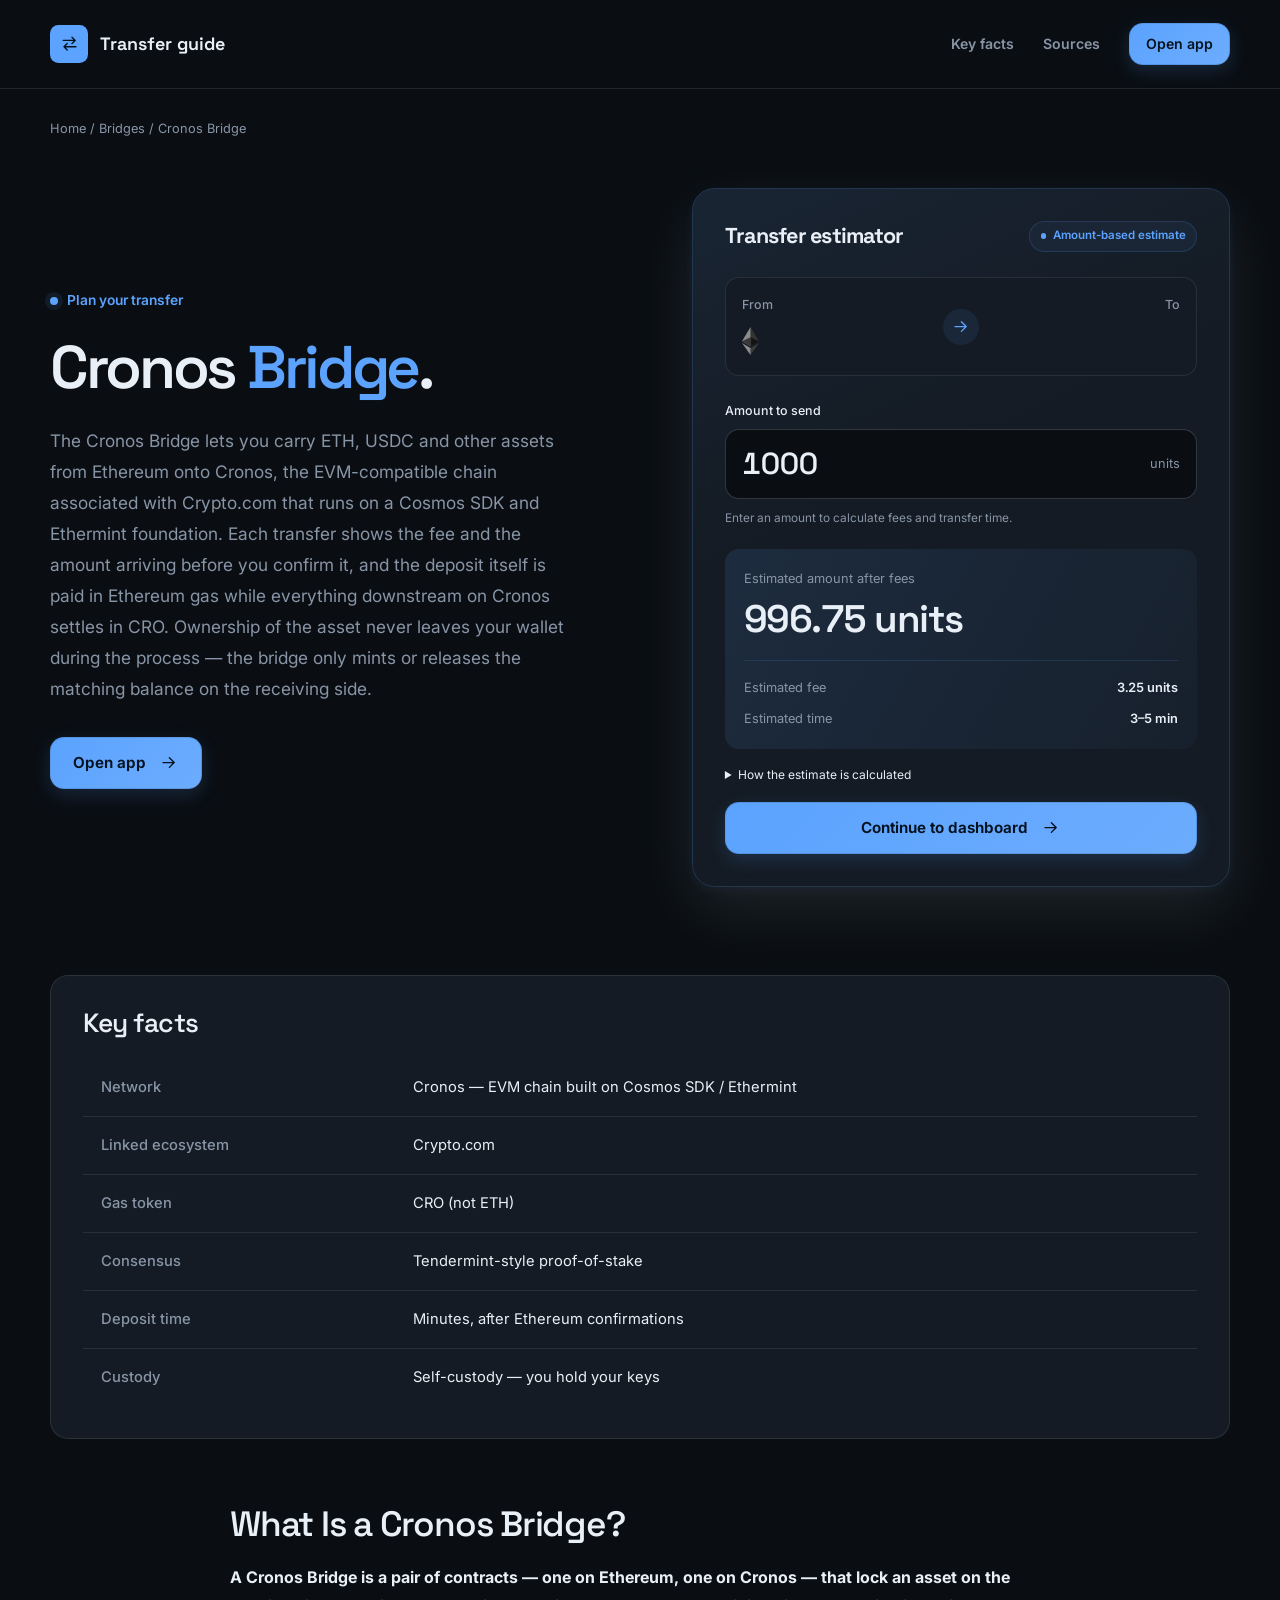
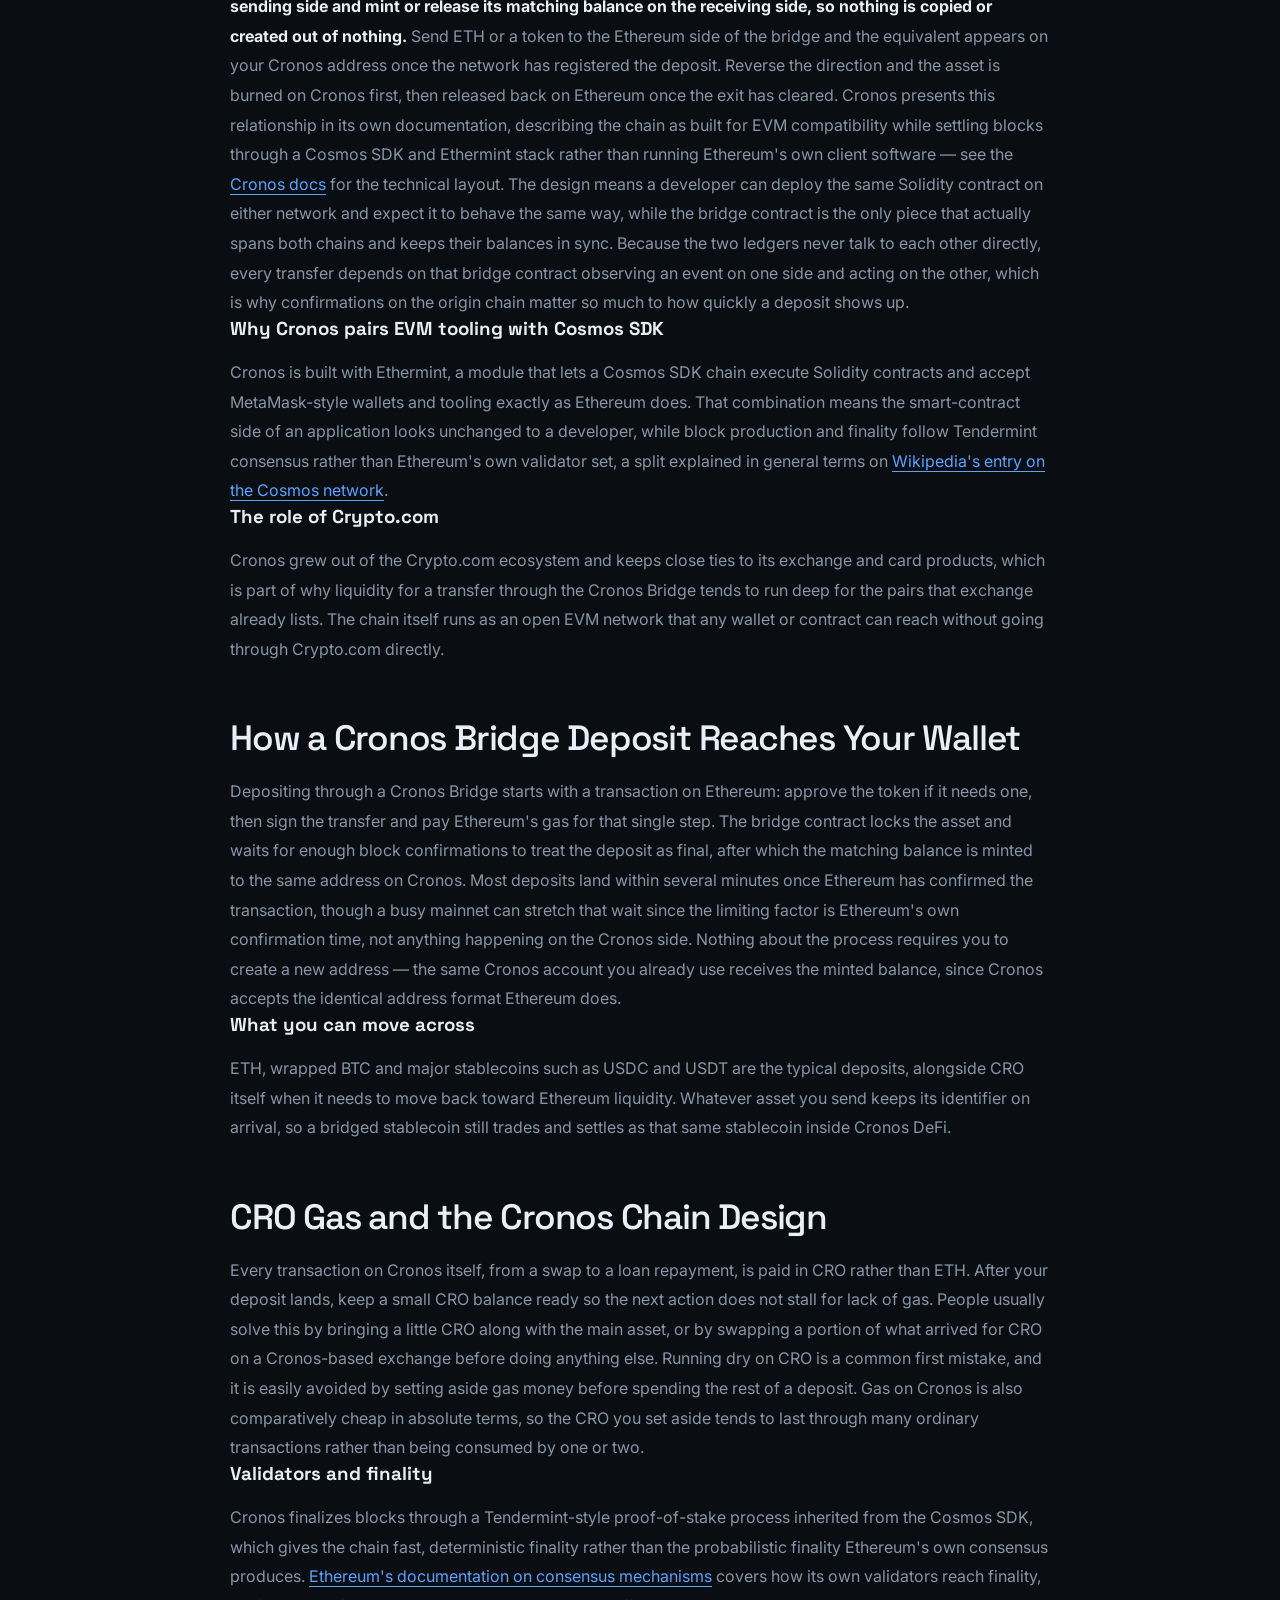
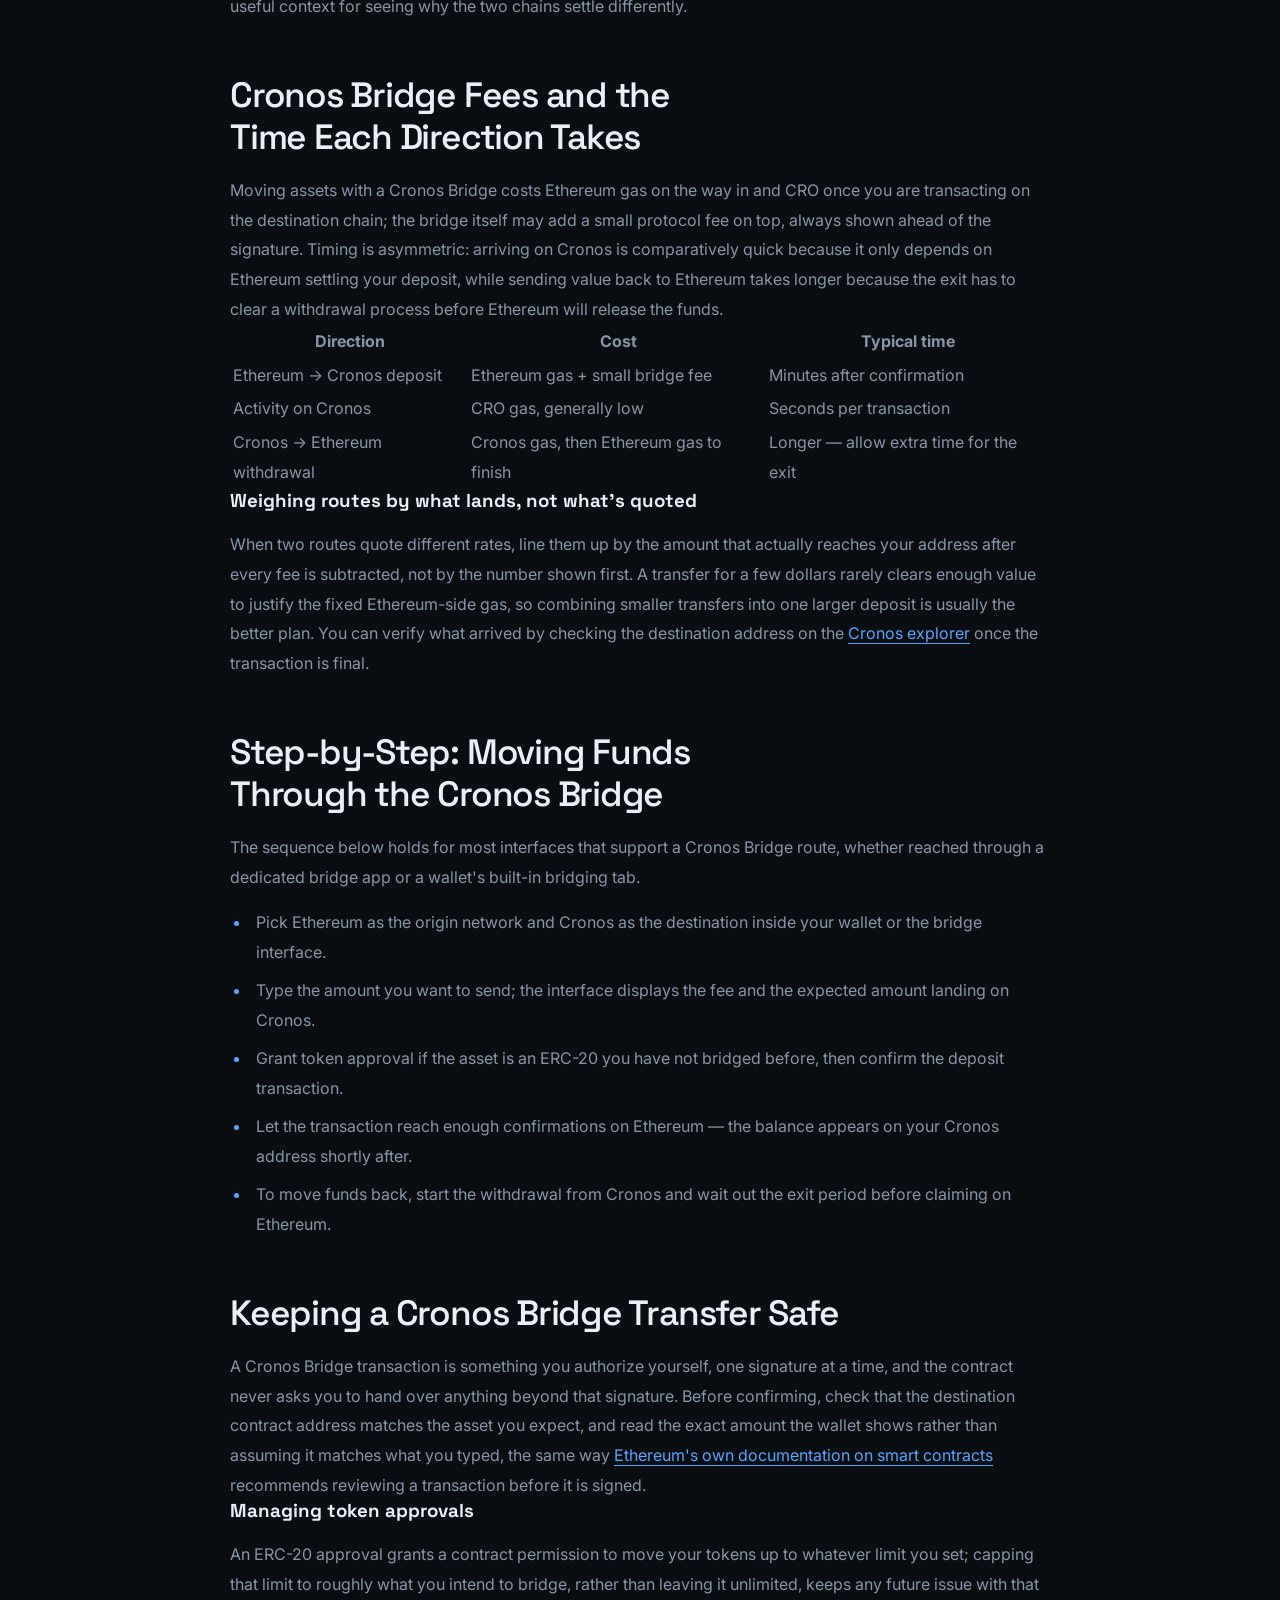
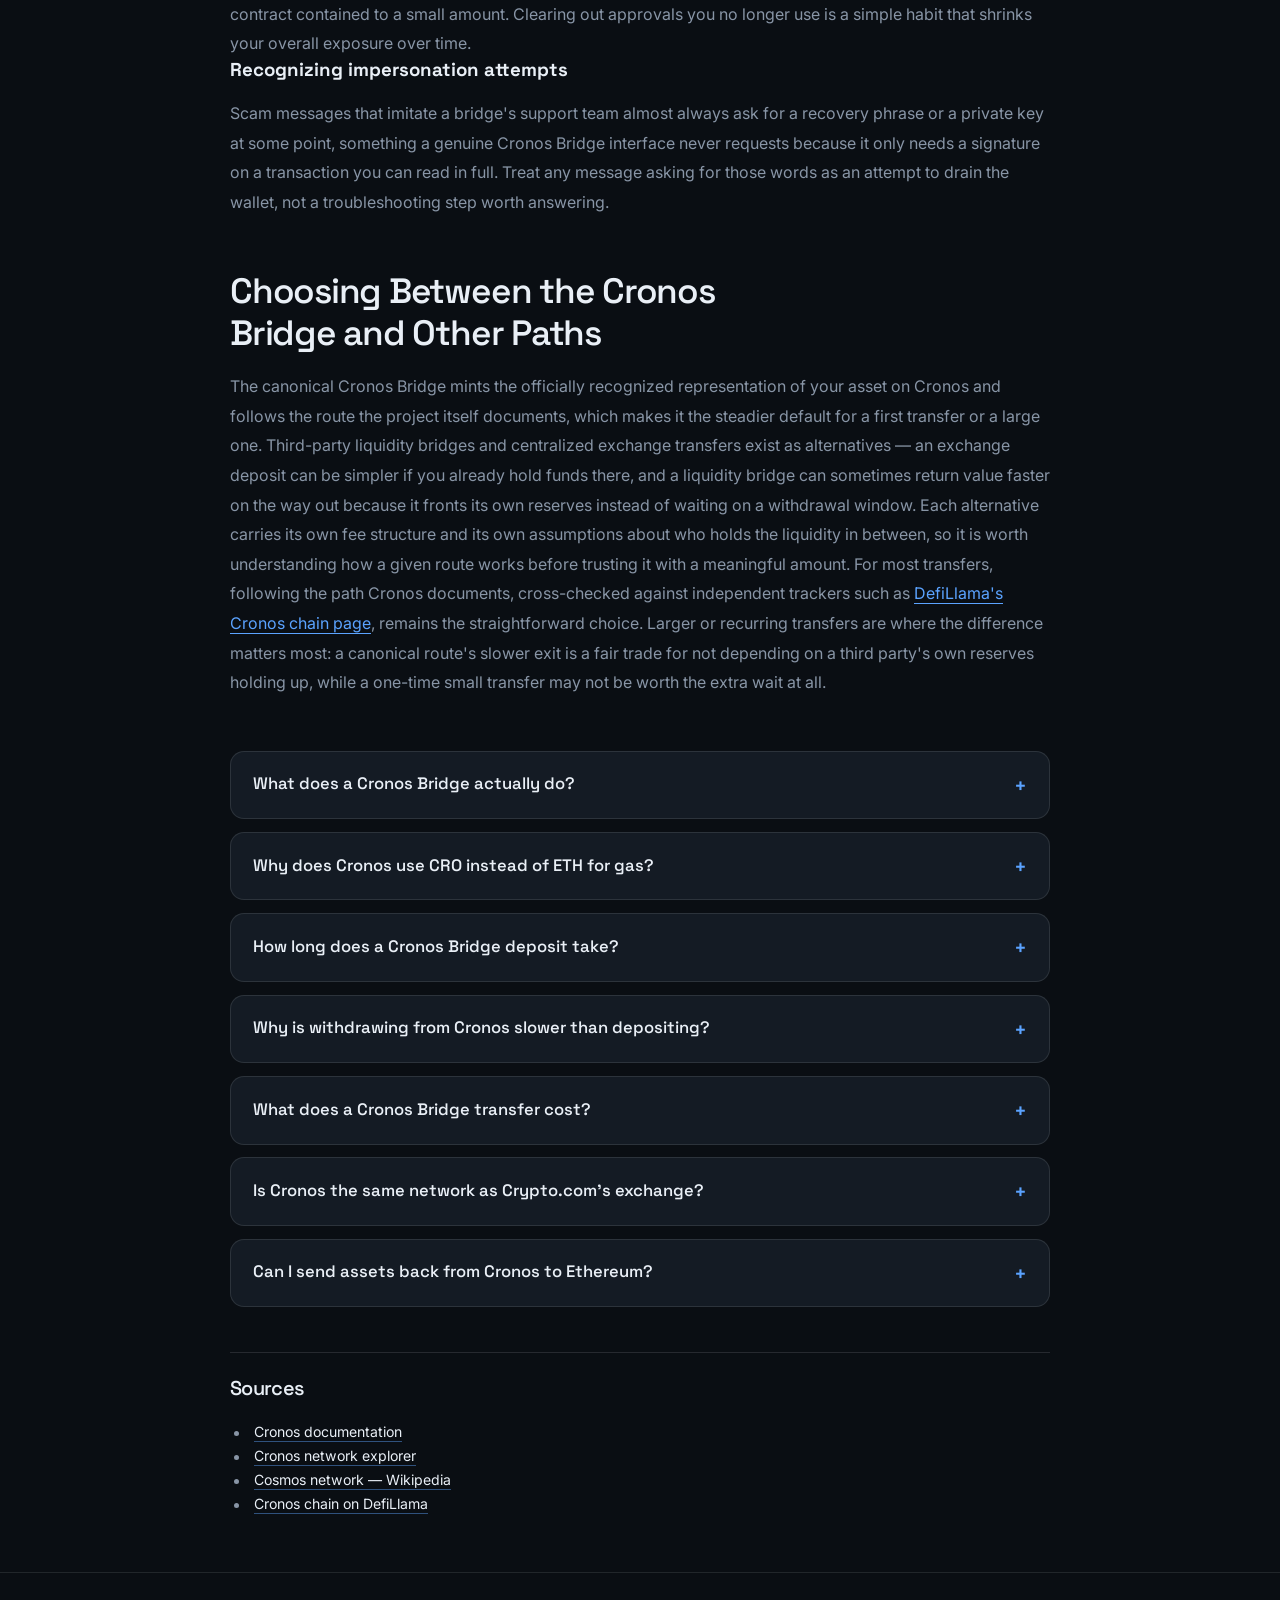
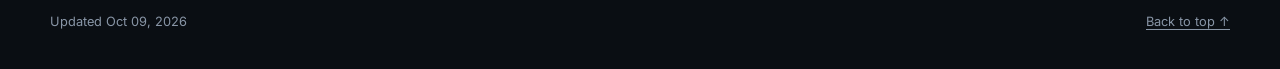
==== commit 5646672b: "Bridge redesign: status layout, rich content, inline sources" ====
--- a/index.html
+++ b/index.html
@@ -1,674 +1,267 @@
-<!DOCTYPE html>
-
+<!doctype html>
 <html lang="en">
 <head>
-<meta charset="utf-8"/>
-<meta content="width=device-width, initial-scale=1" name="viewport"/>
-<title>Cronos Bridge — Dashboard</title>
-<meta content="How the Cronos Bridge moves assets between Cronos EVM, Cronos POS, and external chains: routes, timing, fees, safety checks, and fixes for stuck transfers." name="description"/>
-<meta content="index,follow,max-snippet:-1,max-image-preview:large,max-video-preview:-1" name="robots"/>
-<meta content="#f5f6f8" name="theme-color"/>
-<link href="https://cronos-bridge.github.io/" rel="canonical"/>
-<link href="favicon.png" rel="icon" type="image/png"/>
-<link href="favicon.png" rel="apple-touch-icon"/>
-<link href="manifest.webmanifest" rel="manifest"/>
-<link href="og-cover.png" rel="image_src"/>
-<link crossorigin="" href="https://api.coingecko.com" rel="preconnect"/>
-<style>
-/* Cronos Bridge — independent single-page hub. */
-:root {
-  color-scheme: light;
-  --bg: #f5f6f8; --surface: #ffffff; --panel: #ffffff; --raised: #f1f3f6;
-  --line: rgba(17, 24, 39, 0.10); --line-2: rgba(17, 24, 39, 0.16);
-  --ink: #0e1016; --text: #464d59; --muted: #6a7280; --faint: #98a0ad;
-  --accent: #3d5de6; --accent-2: #2c45c8; --accent-soft: rgba(61, 93, 230, 0.10); --accent-glow: rgba(61, 93, 230, 0.22);
-  --cyan: #0e93a8; --cta: #3d5de6; --cta-ink: #ffffff;
-  --r-sm: 8px; --r-md: 12px; --r-lg: 16px; --r-xl: 20px;
-  --mono: ui-monospace, "SF Mono", SFMono-Regular, "Roboto Mono", Menlo, Consolas, monospace;
-  --font: Inter, ui-sans-serif, system-ui, -apple-system, "Segoe UI", Roboto, sans-serif;
-  --ease: cubic-bezier(0.22, 0.7, 0.24, 1);
-}
-* { box-sizing: border-box; }
-html { scroll-behavior: smooth; }
-@media (prefers-reduced-motion: reduce) { html { scroll-behavior: auto; } }
-body {
-  margin: 0; min-width: 320px;
-  color: var(--text); background: var(--bg);
-  font-family: var(--font); font-size: 15px; line-height: 1.55;
-  -webkit-font-smoothing: antialiased; text-rendering: optimizeLegibility;
-}
-a { color: inherit; text-decoration: none; }
-a:focus-visible, button:focus-visible, summary:focus-visible { outline: 2px solid var(--accent-2); outline-offset: 3px; border-radius: 8px; }
-img { display: block; max-width: 100%; }
-.skip { position: absolute; left: -999px; }
-.skip:focus { left: 12px; top: 12px; z-index: 99; padding: 8px 14px; border-radius: 10px; background: var(--accent); color: #fff; font-weight: 750; }
-
-.shell { display: flex; min-height: 100dvh; }
-
-/* ───────── sidebar (off-canvas drawer) ───────── */
-.sidebar {
-  position: fixed; top: 0; left: 0; z-index: 70;
-  width: min(288px, 86vw); height: 100vh; height: 100dvh; overflow-y: auto;
-  display: flex; flex-direction: column; padding: 16px 12px 14px;
-  background: var(--surface); border-right: 1px solid var(--line);
-  transform: translateX(-100%); transition: transform 0.24s var(--ease);
-  box-shadow: 24px 0 70px rgba(17, 24, 39, 0.15);
-}
-.sidebar.is-open { transform: none; }
-.scrim { position: fixed; inset: 0; z-index: 65; background: rgba(17, 24, 39, 0.30); opacity: 0; pointer-events: none; transition: opacity 0.24s var(--ease); }
-.scrim.is-open { opacity: 1; pointer-events: auto; }
-html:not(.js) .sidebar { position: static; transform: none; width: 262px; height: auto; box-shadow: none; }
-html:not(.js) .scrim, html:not(.js) .nav-toggle { display: none; }
-.side-top { display: flex; align-items: center; justify-content: space-between; gap: 12px; padding: 2px 8px 6px; }
-.brand { display: flex; align-items: center; gap: 11px; min-width: 0; }
-.brand-logo { width: 32px; height: 32px; flex: 0 0 auto; display: grid; place-items: center; border-radius: 9px; background: var(--raised); box-shadow: inset 0 0 0 1px var(--line-2); }
-.brand-logo img { width: 20px; height: 20px; border-radius: 6px; }
-.brand-name { margin: 0; font-size: 17px; font-weight: 800; letter-spacing: -0.03em; color: var(--ink); line-height: 1; }
-.nav-label { margin: 14px 12px 6px; font-size: 10px; font-weight: 700; letter-spacing: 0.15em; text-transform: uppercase; color: var(--faint); }
-.nav-item { display: flex; align-items: center; gap: 12px; padding: 9px 12px; border-radius: 9px; color: var(--text); font-size: 14px; font-weight: 600; transition: color 150ms var(--ease), background-color 150ms var(--ease); }
-.ni-ico { width: 18px; height: 18px; flex: 0 0 auto; color: var(--muted); }
-.ni-ext { margin-left: auto; color: var(--faint); font-size: 12px; }
-.nav-item:hover { color: var(--ink); background: rgba(17, 24, 39, 0.04); }
-.nav-item:hover .ni-ico { color: var(--text); }
-.nav-item.is-active { color: var(--accent-2); background: transparent; }
-.nav-item.is-active .ni-ico { color: var(--accent-2); }
-.nav-group { border-radius: 9px; }
-.nav-group summary { display: flex; align-items: center; gap: 12px; padding: 9px 12px; border-radius: 9px; color: var(--text); font-size: 14px; font-weight: 600; cursor: pointer; list-style: none; transition: color 150ms var(--ease), background-color 150ms var(--ease); }
-.nav-group summary::-webkit-details-marker { display: none; }
-.nav-group summary .ni-ico { color: var(--muted); }
-.nav-group summary .chev { width: 15px; height: 15px; margin-left: auto; color: var(--faint); transition: transform 200ms var(--ease); }
-.nav-group summary:hover { color: var(--ink); background: rgba(17, 24, 39, 0.04); }
-.nav-group[open] summary { color: var(--ink); }
-.nav-group[open] summary .ni-ico { color: var(--text); }
-.nav-group[open] summary .chev { transform: rotate(180deg); }
-@media (prefers-reduced-motion: reduce) { .nav-group summary .chev { transition: none; } }
-.nav-sub { display: flex; flex-direction: column; gap: 1px; padding: 2px 0 8px 42px; }
-.nav-sub a { display: flex; align-items: baseline; gap: 7px; padding: 6px 10px; border-radius: 8px; color: var(--muted); font-size: 12.5px; font-weight: 550; transition: color 150ms var(--ease), background-color 150ms var(--ease); }
-.nav-sub a small { color: var(--faint); font-size: 10.5px; font-weight: 500; }
-.nav-sub a:hover { color: var(--accent-2); background: rgba(17, 24, 39, 0.04); }
-.nav-sub a:hover small { color: var(--muted); }
-.sidebar-foot { margin-top: auto; padding-top: 13px; border-top: 1px solid var(--line); }
-.disclose { margin: 8px 10px 0; font-size: 11px; line-height: 1.5; color: var(--muted); }
-.disclose strong { color: var(--text); font-weight: 700; }
-.fine { margin: 6px 10px 0; font-size: 10.5px; line-height: 1.45; color: var(--faint); }
-.nav-toggle { display: inline-flex; width: 38px; height: 38px; flex: 0 0 auto; position: relative; padding: 0; border: 1px solid var(--line-2); border-radius: 10px; background: var(--raised); color: var(--ink); cursor: pointer; }
-.nav-toggle .bar { position: absolute; left: 10px; right: 10px; height: 2px; border-radius: 2px; background: currentColor; transition: transform 0.22s var(--ease), opacity 0.18s var(--ease); }
-.nav-toggle .bar:nth-child(1) { top: 13px; } .nav-toggle .bar:nth-child(2) { top: 18px; } .nav-toggle .bar:nth-child(3) { top: 23px; }
-.sidebar.is-open .nav-toggle .bar:nth-child(1) { transform: translateY(5px) rotate(45deg); }
-.sidebar.is-open .nav-toggle .bar:nth-child(2) { opacity: 0; }
-.sidebar.is-open .nav-toggle .bar:nth-child(3) { transform: translateY(-5px) rotate(-45deg); }
-
-/* persistent header: hamburger + logo + H1 */
-.topbar-left { display: flex; align-items: center; gap: 12px 14px; min-width: 0; flex-wrap: wrap; }
-.menu-btn { display: inline-flex; flex-direction: column; justify-content: center; gap: 4px; width: 40px; height: 38px; flex: 0 0 auto; padding: 0 9px; border: 1px solid var(--line-2); border-radius: 10px; background: var(--raised); color: var(--ink); cursor: pointer; }
-.menu-btn .bar { display: block; height: 2px; width: 100%; border-radius: 2px; background: currentColor; transition: transform 0.22s var(--ease), opacity 0.18s var(--ease); }
-.menu-btn:hover { border-color: var(--accent); color: var(--accent-2); }
-.shell.nav-open .menu-btn .bar:nth-child(1) { transform: translateY(6px) rotate(45deg); }
-.shell.nav-open .menu-btn .bar:nth-child(2) { opacity: 0; }
-.shell.nav-open .menu-btn .bar:nth-child(3) { transform: translateY(-6px) rotate(-45deg); }
-.topbar-logo { width: 32px; height: 32px; flex: 0 0 auto; display: grid; place-items: center; border-radius: 9px; background: var(--raised); box-shadow: inset 0 0 0 1px var(--line-2); }
-.topbar-logo img { width: 20px; height: 20px; border-radius: 6px; }
-h1.wordmark { margin: 0; font-size: 17px; font-weight: 800; letter-spacing: -0.03em; color: var(--ink); line-height: 1; white-space: nowrap; }
-html:not(.js) .menu-btn { display: none; }
-
-/* ───────── main / topbar ───────── */
-.main { flex: 1; min-width: 0; display: flex; flex-direction: column; }
-.topbar { position: relative; z-index: 40; flex: 0 0 auto; display: flex; align-items: center; justify-content: space-between; gap: 12px 20px; flex-wrap: wrap; padding: 21px 26px; border-bottom: 0; background: transparent; }
-.topbar-right { display: flex; align-items: center; gap: 10px 18px; flex-wrap: wrap; }
-.mode-switch { display: inline-flex; align-items: center; gap: 10px; }
-.ms-label { font-size: 13.5px; font-weight: 700; color: var(--muted); transition: color 150ms var(--ease); }
-.ms-label.is-on { color: var(--ink); }
-.ms-track { position: relative; width: 42px; height: 24px; flex: 0 0 auto; padding: 0; border: 1px solid var(--line-2); border-radius: 999px; background: var(--raised); cursor: pointer; transition: background-color 180ms var(--ease); }
-.ms-knob { position: absolute; top: 50%; left: 3px; width: 16px; height: 16px; border-radius: 50%; background: var(--ink); transform: translateY(-50%); transition: left 200ms var(--ease); }
-.ms-track[aria-checked="true"] { background: var(--accent-soft); border-color: rgba(61, 93, 230, 0.4); }
-.ms-track[aria-checked="true"] .ms-knob { left: 23px; background: var(--accent-2); }
-.ticker { display: flex; align-items: center; flex-wrap: wrap; gap: 3px 16px; min-width: 0; }
-.tick { display: inline-flex; align-items: baseline; gap: 6px; color: var(--faint); font-size: 11px; font-weight: 550; letter-spacing: 0.01em; transition: color 150ms var(--ease); }
-.tick b { color: var(--muted); font-family: var(--mono); font-size: 11.5px; font-weight: 600; font-variant-numeric: tabular-nums; }
-.tick .ext { color: var(--faint); font-size: 9.5px; transition: color 150ms var(--ease); }
-.tick:hover { color: var(--muted); } .tick:hover b, .tick:hover .ext { color: var(--accent-2); }
-.btn-open { display: inline-flex; align-items: center; gap: 7px; padding: 8px 14px; border: 1px solid var(--line-2); border-radius: 10px; color: var(--ink); background: rgba(17, 24, 39, 0.04); font-size: 12.5px; font-weight: 700; white-space: nowrap; transition: border-color 150ms var(--ease), background-color 150ms var(--ease); }
-.btn-open:hover { border-color: var(--accent); color: var(--accent-2); }
-
-/* ───────── first screen: hero + swap card ───────── */
-.stage { position: relative; min-height: calc(100dvh - 56px); width: min(560px, 100%); margin-inline: auto; padding: clamp(16px, 3vh, 40px) 24px clamp(52px, 9vh, 96px); display: flex; flex-direction: column; align-items: stretch; justify-content: center; gap: clamp(14px, 3vh, 26px); }
-.hero { text-align: center; margin: 0; }
-.hero-h2 { margin: 0; font-size: clamp(1.5rem, 3.6vw, 2.1rem); font-weight: 800; letter-spacing: -0.02em; line-height: 1.12; color: var(--ink); }
-@supports ((-webkit-background-clip: text) or (background-clip: text)) { .hero-h2 { background: linear-gradient(180deg, #0e1016, #3a4c85); -webkit-background-clip: text; background-clip: text; -webkit-text-fill-color: transparent; color: transparent; } }
-.hero-sub { margin: 10px auto 0; max-width: 48ch; font-size: 13.5px; line-height: 1.55; color: var(--text); }
-.hero-sub strong { color: var(--ink); font-weight: 700; }
-.swap-card { border: 1px solid var(--line-2); border-radius: var(--r-xl); background: var(--panel); padding: 16px; }
-.card-head { display: flex; align-items: center; justify-content: space-between; margin-bottom: 12px; padding: 0 2px; }
-.card-title { margin: 0; font-size: 11.5px; font-weight: 750; letter-spacing: 0.09em; text-transform: uppercase; color: var(--muted); }
-.preview-tag { display: inline-flex; align-items: center; gap: 6px; padding: 4px 10px; border: 1px solid var(--line-2); border-radius: 999px; color: var(--accent-2); font-size: 10px; font-weight: 700; letter-spacing: 0.08em; text-transform: uppercase; }
-.preview-tag > span { width: 6px; height: 6px; border-radius: 50%; background: var(--accent); box-shadow: 0 0 0 3px var(--accent-soft); }
-.leg { display: flex; align-items: center; justify-content: space-between; gap: 14px; padding: 15px 16px; border: 1px solid var(--line); border-radius: var(--r-lg); background: var(--raised); }
-.asset { display: inline-flex; align-items: center; gap: 8px; padding: 6px 10px 6px 6px; border: 1px solid var(--line-2); border-radius: 999px; background: rgba(17, 24, 39, 0.04); color: var(--ink); font-size: 14px; font-weight: 700; }
-.asset .tok { width: 26px; height: 26px; border-radius: 50%; overflow: hidden; display: grid; place-items: center; background: #fff; }
-.asset .tok img { width: 26px; height: 26px; }
-.asset .chev-sm { width: 15px; height: 15px; color: var(--muted); }
-.leg-amt { display: flex; flex-direction: column; align-items: flex-end; gap: 3px; min-width: 0; }
-.leg-amt .amount { font-family: var(--mono); font-size: 1.7rem; font-weight: 600; letter-spacing: -0.02em; color: var(--ink); font-variant-numeric: tabular-nums; line-height: 1; }
-.leg-amt .leg-sub { font-size: 10.5px; font-weight: 600; letter-spacing: 0.04em; text-transform: uppercase; color: var(--faint); }
-.swap-arrow { position: relative; z-index: 1; display: grid; place-items: center; width: 40px; height: 40px; margin: -12px auto; border: 3px solid var(--panel); border-radius: 12px; background: var(--raised); color: var(--accent-2); cursor: pointer; box-shadow: 0 0 0 1px var(--line-2); transition: transform 220ms var(--ease), color 150ms var(--ease); }
-.swap-arrow svg { width: 17px; height: 17px; }
-.swap-arrow:hover { color: #fff; transform: rotate(180deg); }
-.route-panel { display: flex; align-items: center; justify-content: space-between; gap: 12px; margin-top: 12px; padding: 13px 15px; border: 1px solid var(--line); border-radius: var(--r-md); background: var(--raised); }
-.route-info b { display: block; color: var(--ink); font-size: 13.5px; font-weight: 700; letter-spacing: 0.01em; }
-.route-info span { display: block; margin-top: 2px; color: var(--faint); font-size: 11.5px; }
-.route-tok { display: inline-flex; align-items: center; gap: 7px; color: var(--text); font-size: 13px; font-weight: 650; white-space: nowrap; }
-.route-tok .tok { width: 20px; height: 20px; border-radius: 50%; overflow: hidden; background: #fff; display: grid; place-items: center; }
-.route-tok .tok img { width: 20px; height: 20px; }
-.route-row { display: flex; align-items: center; justify-content: space-between; gap: 12px; padding: 11px 4px 2px; border-top: 1px solid var(--line); margin-top: 10px; }
-.route-row span { font-size: 10.5px; font-weight: 700; letter-spacing: 0.07em; text-transform: uppercase; color: var(--faint); }
-.route-row b { color: var(--text); font-size: 12.5px; font-weight: 650; font-variant-numeric: tabular-nums; }
-.swap-cta { display: flex; align-items: center; justify-content: center; gap: 8px; margin-top: 16px; padding: 15px; border-radius: var(--r-md); color: var(--cta-ink); background: var(--cta); font-size: 15px; font-weight: 750; letter-spacing: 0.01em; transition: filter 150ms var(--ease), transform 150ms var(--ease); }
-.swap-cta:hover { filter: brightness(1.04); transform: translateY(-1px); }
-/* scroll cue at the foot of the first screen */
-.scroll-cue { position: absolute; left: 0; right: 0; bottom: 10px; display: flex; justify-content: center; }
-.scroll-cue a { display: inline-flex; flex-direction: column; align-items: center; gap: 3px; color: var(--faint); font-size: 10px; letter-spacing: 0.1em; text-transform: uppercase; font-weight: 700; }
-.scroll-cue a:hover { color: var(--accent-2); }
-.scroll-cue svg { width: 16px; height: 16px; animation: cue 1.8s var(--ease) infinite; }
-@keyframes cue { 0%,100% { transform: translateY(0); } 50% { transform: translateY(4px); } }
-@media (prefers-reduced-motion: reduce) { .scroll-cue svg { animation: none; } }
-
-/* ───────── merged content (all in initial HTML; revealed on scroll) ───────── */
-.content { width: min(760px, 100%); margin: 0 auto; padding: clamp(56px, 12vh, 140px) 24px 88px; }
-.content .lead-in { padding: clamp(4px, 1vh, 12px) 0 clamp(10px, 2.5vh, 22px); }
-.content .lead-in > p { margin: 0 0 16px; font-size: 15px; line-height: 1.66; color: var(--text); }
-.content .lead-in > p strong { color: var(--ink); font-weight: 700; }
-/* premium feature card (modern-site feel) */
-.content .lead-in .feat{position:relative;width:min(1120px,calc(100vw - 44px));margin-left:50%;transform:translateX(-50%);display:grid;grid-template-columns:1.08fr .92fr;align-items:stretch;background:linear-gradient(165deg,#141824,#0b0e15);border:1px solid rgba(255,255,255,.09);border-radius:28px;overflow:hidden;box-shadow:0 52px 120px -55px rgba(0,0,0,.82)}
-.feat-l{padding:clamp(32px,4vw,64px);display:flex;flex-direction:column;justify-content:center}
-.feat-l h2{margin:0;font-size:clamp(2.2rem,4.6vw,3.2rem);line-height:1.03;font-weight:800;letter-spacing:-.03em;color:#fff}
-.feat-lead{margin:20px 0 0;font-size:17px;line-height:1.6;color:rgba(255,255,255,.9);max-width:48ch}
-.content .lead-in .feat-lead a{color:#fff;text-decoration:underline;text-decoration-color:rgba(255,255,255,.55);text-underline-offset:3px}
-.content .lead-in .feat-lead a:hover{text-decoration-color:#fff}
-.feat-cta{margin:32px 0 0}
-.content .lead-in .feat-btn{display:inline-flex;align-items:center;gap:10px;padding:17px 38px;border-radius:999px;background:linear-gradient(135deg,var(--accent),color-mix(in srgb,var(--accent) 50%,#7c4dff));color:#fff;font-weight:750;font-size:16.5px;text-decoration:none;box-shadow:0 20px 44px -12px var(--accent-glow);transition:transform .16s var(--ease),box-shadow .16s var(--ease)}
-.content .lead-in .feat-btn:hover{transform:translateY(-2px);box-shadow:0 26px 56px -14px var(--accent-glow)}
-.feat-btn .arr{transition:transform .18s var(--ease)}
-.content .lead-in .feat-btn:hover .arr{transform:translateX(3px)}
-.feat-more{margin:18px 0 0}
-.feat-readmore{list-style:none;cursor:pointer;display:inline-flex;align-items:center;gap:7px;font-size:13.5px;font-weight:700;color:rgba(255,255,255,.7);transition:color .15s var(--ease)}
-.feat-readmore::-webkit-details-marker{display:none}
-.feat-readmore:hover{color:#fff}
-.feat-readmore .chev{width:15px;height:15px;transition:transform .2s var(--ease)}
-.feat-more[open] .feat-readmore .chev{transform:rotate(180deg)}
-.feat-detail{margin:20px 0 0;font-size:14.5px;line-height:1.72;color:rgba(255,255,255,.82)}
-.content .lead-in .feat-detail a{color:#fff;text-decoration:underline;text-decoration-color:rgba(255,255,255,.55);text-underline-offset:3px}
-.feat-more:not([open]) .feat-detail{display:none}
-.content .lead-in .feat-lead{color:rgba(255,255,255,.9)}
-.content .lead-in .feat-detail,.content .lead-in .feat-detail p{color:rgba(255,255,255,.82)}
-.feat-facts{display:grid;grid-template-columns:1fr 1fr;gap:0 26px;margin:18px 0 2px}
-.feat-fact{padding:10px 0;border-top:1px solid rgba(255,255,255,.1)}
-.feat-fact .fl{display:block;font-size:10px;font-weight:700;letter-spacing:.09em;text-transform:uppercase;color:rgba(255,255,255,.5);margin:0 0 3px}
-.feat-fact .fv{display:block;font-size:12.5px;line-height:1.5;color:rgba(255,255,255,.88)}
-.feat-r{position:relative;overflow:hidden;min-height:clamp(300px,32vw,440px);background:radial-gradient(120% 105% at 70% 22%,color-mix(in srgb,var(--accent) 52%,#1a1030),#0a0d14 70%)}
-.feat-r::before{content:"";position:absolute;inset:0;background-image:linear-gradient(rgba(255,255,255,.05) 1px,transparent 1px),linear-gradient(90deg,rgba(255,255,255,.05) 1px,transparent 1px);background-size:36px 36px;-webkit-mask:radial-gradient(70% 72% at 64% 36%,#000,transparent 76%);mask:radial-gradient(70% 72% at 64% 36%,#000,transparent 76%)}
-.feat-badge{position:absolute;top:50%;left:50%;transform:translate(-50%,-50%);z-index:2;width:clamp(122px,16vw,166px);height:clamp(122px,16vw,166px);border-radius:34px;display:grid;place-items:center;background:linear-gradient(160deg,rgba(255,255,255,.18),rgba(255,255,255,.02));box-shadow:0 38px 84px -22px var(--accent-glow),inset 0 0 0 1px rgba(255,255,255,.18)}
-.feat-badge img{width:52%;height:52%;object-fit:contain}
-@media (max-width:860px){
-  .content .lead-in .feat{width:calc(100vw - 28px);grid-template-columns:1fr}
-  .feat-l{padding:30px 22px 32px}
-  .feat-r{min-height:200px}
-  .feat-facts{grid-template-columns:1fr}
-}
-
-.tbl.spec table { min-width: 0; }
-.tbl.spec td:first-child { color: var(--muted); font-weight: 600; white-space: nowrap; width: 1%; }
-.content .sec { border-top: 1px solid var(--line); scroll-margin-top: 66px; }
-.content .sec:first-child { border-top: 0; }
-.content .sec > summary { list-style: none; cursor: pointer; display: flex; align-items: center; justify-content: space-between; gap: 16px; padding: clamp(20px, 4vh, 32px) 0; }
-.content .sec > summary::-webkit-details-marker { display: none; }
-.content .sec > summary h2 { margin: 0; font-size: clamp(1.25rem, 2.8vw, 1.6rem); font-weight: 800; letter-spacing: -0.02em; color: var(--ink); transition: color 150ms var(--ease); }
-.content .sec > summary::after { content: "+"; flex: 0 0 auto; color: var(--accent); font-weight: 700; font-size: 1.5rem; line-height: 1; }
-.content .sec[open] > summary::after { content: "\2212"; }
-.content .sec > summary:hover h2 { color: var(--accent-2); }
-.content .sec-body { padding: 0 0 clamp(22px, 4vh, 34px); }
-.content .sec[open] .sec-body { animation: secdrop 0.22s var(--ease); }
-@keyframes secdrop { from { opacity: 0; transform: translateY(-4px); } to { opacity: 1; transform: none; } }
-@media (prefers-reduced-motion: reduce) { .content .sec[open] .sec-body { animation: none; } }
-.content p { margin: 0 0 13px; color: var(--text); }
-.content p strong, .content li strong { color: var(--ink); font-weight: 700; }
-.content ul, .content ol { margin: 0 0 14px; padding-left: 20px; }
-.content li { margin-bottom: 8px; color: var(--text); }
-.content li::marker { color: var(--accent); }
-/* inline source links — blend with the copy, brighten only on hover */
-.content .sec-body a, .content .qa .a a, .content .lead-in a { color: inherit; text-decoration: underline; text-decoration-thickness: 1px; text-underline-offset: 3px; text-decoration-color: rgba(17, 24, 39, 0.26); transition: color 150ms var(--ease), text-decoration-color 150ms var(--ease); }
-.content .sec-body a:hover, .content .qa .a a:hover, .content .lead-in a:hover { color: var(--accent-2); text-decoration-color: var(--accent-2); }
-.content .sec-body a.addr { text-decoration-color: rgba(134, 160, 255, 0.32); }
-.cite { margin: 4px 0 0; font-size: 12px; color: var(--faint); }
-.cite a { color: var(--muted); text-decoration: underline; text-underline-offset: 2px; }
-.cite a:hover { color: var(--accent-2); }
-.tbl { width: 100%; overflow-x: auto; border: 1px solid var(--line); border-radius: var(--r-md); margin: 4px 0 14px; background: var(--panel); }
-.tbl table { border-collapse: collapse; width: 100%; font-size: 13px; min-width: 460px; }
-.tbl th { text-align: left; font-weight: 700; color: var(--accent-2); background: rgba(17, 24, 39, 0.04); padding: 10px 13px; border-bottom: 1px solid var(--line-2); font-size: 11.5px; letter-spacing: 0.02em; }
-.tbl td { padding: 10px 13px; border-bottom: 1px solid var(--line); color: var(--text); vertical-align: top; }
-.tbl tr:last-child td { border-bottom: 0; }
-.tbl td:first-child { color: var(--ink); font-weight: 600; }
-.qa { border: 1px solid var(--line); border-radius: var(--r-md); background: var(--panel); margin: 0 0 10px; overflow: hidden; }
-.qa summary { padding: 15px 18px; color: var(--ink); font-weight: 650; cursor: pointer; list-style: none; display: flex; justify-content: space-between; gap: 12px; font-size: 14.5px; }
-.qa summary::-webkit-details-marker { display: none; }
-.qa summary::after { content: "+"; color: var(--accent); font-weight: 700; font-size: 1.15rem; line-height: 1; }
-.qa[open] summary::after { content: "−"; }
-.qa[open] { border-color: var(--line-2); }
-.qa .a { padding: 0 18px 15px; color: var(--text); font-size: 13.5px; }
-.qa .a p { margin: 0 0 8px; }
-.addr { font-family: var(--mono); font-size: 12px; color: var(--accent-2); word-break: break-all; }
-.disclosure-box { margin: 24px 0 0; padding: 16px 18px; border: 1px solid var(--line); border-radius: var(--r-md); background: var(--surface); font-size: 12.5px; line-height: 1.6; color: var(--muted); }
-.disclosure-box strong { color: var(--text); }
-/* scroll-reveal — content is always present; JS only animates it in */
-html.js .reveal { opacity: 0; transform: translateY(18px); transition: opacity 0.6s var(--ease), transform 0.6s var(--ease); }
-html.js .reveal.in { opacity: 1; transform: none; }
-@media (prefers-reduced-motion: reduce) { html.js .reveal { opacity: 1; transform: none; transition: none; } }
-
-/* ───────── responsive ───────── */
-@media (max-width: 560px) {
-  .topbar { padding: 10px 16px; }
-  .stage { padding: 16px 16px 40px; }
-  .content { padding: clamp(40px, 9vh, 90px) 16px 72px; }
-  .ticker { display: none; }
-  .leg-amt .amount { font-size: 1.5rem; }
-}
-@media (max-height: 720px) and (min-width: 561px) {
-  .hero-h2 { font-size: clamp(1.35rem, 3.2vw, 1.9rem); }
-  .hero-sub { font-size: 13px; margin-top: 8px; }
-  .swap-card { padding: 13px; }
-  .leg { padding: 12px 14px; }
-  .leg-amt .amount { font-size: 1.45rem; }
-  .route-panel { margin-top: 9px; padding: 11px 14px; }
-  .swap-cta { margin-top: 12px; padding: 13px; }
-}
-.swap-cta { font-size: 16px; box-shadow: 0 10px 24px rgba(61, 93, 230, 0.30); }
-.swap-cta .cta-ico { width: 17px; height: 17px; flex: 0 0 auto; }
-.swap-cta .cta-go { transition: transform 0.18s var(--ease); }
-.swap-cta:hover .cta-go { transform: translateX(3px); }
-.cta-note { margin: 9px 0 0; text-align: center; font-size: 11.5px; color: var(--faint); letter-spacing: 0.02em; }
-.field-notes { margin: clamp(28px,5vh,52px) 0 0; padding: 20px 22px; border: 1px solid var(--line-2); border-left: 3px solid var(--accent); border-radius: var(--r-md); background: var(--panel); }
-.field-notes h2 { margin: 0 0 12px; font-size: clamp(1.15rem,2.6vw,1.4rem); font-weight: 800; letter-spacing: -0.02em; color: var(--ink); }
-.field-notes .fn-body { color: var(--text); font-size: 14px; line-height: 1.66; }
-.field-notes .fn-body strong { color: var(--ink); font-weight: 700; }
-.field-notes .fn-body ul { margin: 8px 0 0; padding-left: 20px; }
-.field-notes .fn-body li { margin-bottom: 6px; }
-.content .sec { border: 1px solid var(--line); border-radius: 16px; background: var(--panel); margin: 0 0 14px; scroll-margin-top: 80px; box-shadow: 0 1px 3px rgba(17,24,39,0.05); transition: box-shadow .24s var(--ease), border-color .24s var(--ease), transform .24s var(--ease); }
-.content .sec:hover { border-color: var(--line-2); box-shadow: 0 14px 34px -16px rgba(17,24,39,0.18); }
-.content .sec[open] { border-color: rgba(61,93,230,0.30); box-shadow: 0 18px 46px -18px rgba(61,93,230,0.24); }
-.content .sec > summary { padding: clamp(17px,2.6vh,24px) clamp(18px,3vw,26px); gap: 18px; border-radius: 16px; }
-.content .sec > summary h2 { font-size: clamp(1.12rem,2.5vw,1.4rem); }
-.content .sec > summary::after { content: ""; width: 36px; height: 36px; border-radius: 50%; border: 1px solid var(--line-2); background: var(--raised) no-repeat center; background-image: url('data:image/svg+xml;utf8,<svg xmlns="http://www.w3.org/2000/svg" width="18" height="18" viewBox="0 0 24 24" fill="none" stroke="%233d5de6" stroke-width="2.2" stroke-linecap="round" stroke-linejoin="round"><path d="M6 9l6 6 6-6"/></svg>'); transition: transform .28s var(--ease), background-color .2s var(--ease), border-color .2s var(--ease); }
-.content .sec:hover > summary::after { border-color: var(--accent); }
-.content .sec[open] > summary::after { transform: rotate(180deg); background-color: var(--accent-soft); border-color: rgba(61,93,230,0.42); }
-.content .sec-body { padding: 0 clamp(18px,3vw,26px) clamp(20px,3vh,28px); }
-.content .sec-body > p:first-child, .content .sec-body > ul:first-child, .content .sec-body > ol:first-child { margin-top: 0; }
-.content #faq .qa { border-radius: 12px; margin: 0 0 10px; transition: border-color .2s var(--ease), box-shadow .2s var(--ease); }
-.content #faq .qa:hover { box-shadow: 0 8px 22px -12px rgba(17,24,39,0.14); }
-.content #faq .qa[open] { border-color: rgba(61,93,230,0.28); }
-/* ── hybrid: mantle-style 2-col hero ── */
-.hero2 { display: grid; grid-template-columns: 1.05fr 0.95fr; align-items: stretch; min-height: calc(100dvh - 62px); position: relative; border-bottom: 1px solid var(--line); }
-.hero2-l { display: flex; flex-direction: column; justify-content: center; padding: clamp(40px,7vh,86px) clamp(24px,4vw,60px); }
-.hero2-h { margin: 0; font-size: clamp(2.3rem,5.2vw,3.9rem); line-height: 1.03; font-weight: 800; letter-spacing: -0.03em; color: var(--ink); }
-.hero2-lead { margin: 20px 0 0; max-width: 46ch; font-size: 16px; line-height: 1.55; color: var(--text); }
-.hero2-lead strong { color: var(--ink); font-weight: 700; }
-.hero2-cta { display: flex; flex-wrap: wrap; gap: 12px; margin: 30px 0 0; }
-.btn2 { display: inline-flex; align-items: center; gap: 8px; border-radius: 12px; font-weight: 750; font-size: 15px; cursor: pointer; transition: transform .16s var(--ease), border-color .16s var(--ease), background-color .16s var(--ease); }
-.btn2-primary { padding: 15px 24px; background: var(--ink); color: #fff; border: 0; box-shadow: 0 14px 30px -12px rgba(17,24,39,.5); }
-.btn2-primary:hover { transform: translateY(-2px); }
-.btn2-primary .go { transition: transform .18s var(--ease); }
-.btn2-primary:hover .go { transform: translate(2px,-2px); }
-.btn2-ghost { padding: 15px 22px; background: transparent; color: var(--ink); border: 1px solid var(--line-2); }
-.btn2-ghost:hover { border-color: var(--ink); }
-.hero2-r { position: relative; display: flex; align-items: center; justify-content: center; padding: clamp(28px,5vh,56px) clamp(20px,3vw,48px); overflow: hidden; background: radial-gradient(120% 100% at 80% 8%, color-mix(in srgb, var(--accent-2) 58%, #05070d), #05070d 62%); }
-.hero2-r::before { content: ""; position: absolute; inset: 0; background-image: linear-gradient(rgba(255,255,255,.045) 1px, transparent 1px), linear-gradient(90deg, rgba(255,255,255,.045) 1px, transparent 1px); background-size: 26px 26px; -webkit-mask: radial-gradient(70% 70% at 70% 30%, #000, transparent); mask: radial-gradient(70% 70% at 70% 30%, #000, transparent); }
-.hero2-r .swap-card { position: relative; width: 100%; max-width: 392px; box-shadow: 0 40px 90px -30px rgba(0,0,0,.6); }
-.scrollcue2 { position: absolute; left: 50%; bottom: 18px; transform: translateX(-50%); display: inline-flex; flex-direction: column; align-items: center; gap: 6px; font-size: 10px; font-weight: 800; letter-spacing: .16em; text-transform: uppercase; color: var(--faint); z-index: 4; }
-.scrollcue2 svg { width: 16px; height: 16px; animation: cue 1.9s var(--ease) infinite; }
-.scrollcue2:hover { color: var(--accent-2); }
-@media (max-width: 900px) {
-  .hero2 { grid-template-columns: 1fr; min-height: 0; }
-  .hero2-l { padding: 38px 18px 26px; }
-  .hero2-r { padding: 0 18px 38px; background: none; }
-  .hero2-r::before { display: none; }
-  .hero2-r .swap-card { max-width: 520px; box-shadow: 0 20px 50px -24px rgba(17,24,39,.35); }
-  .scrollcue2 { display: none; }
-}
-/* ── hybrid: "Continue to Swap" modal ── */
-.mroot { position: fixed; inset: 0; z-index: 200; display: grid; place-items: center; padding: 20px; }
-.mroot[hidden] { display: none; }
-.mbg { position: absolute; inset: 0; background: rgba(17,24,39,.46); backdrop-filter: blur(6px); -webkit-backdrop-filter: blur(6px); opacity: 0; transition: opacity .22s var(--ease); }
-.mcard { position: relative; width: 100%; max-width: 392px; background: var(--panel); border: 1px solid var(--line); border-radius: 20px; box-shadow: 0 50px 110px -30px rgba(0,0,0,.5); padding: 22px; opacity: 0; transform: translateY(10px) scale(.985); transition: opacity .24s var(--ease), transform .24s var(--ease); }
-.mroot.in .mbg { opacity: 1; }
-.mroot.in .mcard { opacity: 1; transform: none; }
-.mtop { display: flex; align-items: center; justify-content: space-between; margin: 0 0 18px; }
-.mbrand { display: flex; align-items: center; gap: 9px; font-weight: 800; color: var(--ink); font-size: 14.5px; letter-spacing: -.02em; }
-.mbrand img { width: 22px; height: 22px; border-radius: 6px; }
-.mx { width: 30px; height: 30px; border-radius: 9px; border: 1px solid var(--line); background: var(--raised); color: var(--muted); display: grid; place-items: center; cursor: pointer; transition: .16s var(--ease); }
-.mx:hover { color: var(--ink); border-color: var(--line-2); }
-.mroute { display: flex; align-items: center; justify-content: center; gap: 16px; background: var(--raised); border: 1px solid var(--line); border-radius: 16px; padding: 18px 16px; margin: 0 0 16px; }
-.mchip { display: flex; flex-direction: column; align-items: center; gap: 6px; }
-.mchip img { width: 34px; height: 34px; border-radius: 50%; }
-.mchip b { font-size: 14px; font-weight: 800; color: var(--ink); }
-.mchip span { font-size: 11px; color: var(--muted); font-weight: 600; }
-.marrow { color: var(--muted); display: grid; place-items: center; }
-.mbar { height: 4px; border-radius: 3px; background: var(--line); overflow: hidden; margin: 0 0 12px; }
-.mbar i { display: block; height: 100%; width: 0; background: var(--accent); border-radius: 3px; transition: width 1.15s var(--ease); }
-.mscan { display: flex; align-items: center; gap: 10px; font-size: 13px; font-weight: 600; color: var(--text); padding: 0 2px 16px; }
-.mspin { width: 16px; height: 16px; border-radius: 50%; border: 2px solid var(--line-2); border-top-color: var(--accent-2); animation: spin .7s linear infinite; flex: none; }
-@keyframes spin { to { transform: rotate(360deg); } }
-.mcheck { width: 16px; height: 16px; color: var(--accent-2); flex: none; }
-.mscan.done { color: var(--ink); }
-.mcta { display: flex; align-items: center; justify-content: center; gap: 8px; width: 100%; padding: 15px; border-radius: 12px; background: var(--ink); color: #fff; font-weight: 800; font-size: 15px; transition: .18s var(--ease); }
-.mcta:hover { transform: translateY(-1px); box-shadow: 0 16px 32px -14px rgba(17,24,39,.55); }
-.mnote { text-align: center; font-size: 11px; color: var(--muted); margin: 12px 2px 0; line-height: 1.5; }
-.mnote a { color: var(--accent-2); font-weight: 600; text-decoration: none; }
-@media (prefers-reduced-motion: reduce) { .scrollcue2 svg, .mspin { animation: none; } .mbar i { transition: none; } }
-/* docs layout (sticky TOC + open sections) */
-.docs{position:relative;width:min(1120px,calc(100vw - 44px));margin-left:50%;transform:translateX(-50%);display:grid;grid-template-columns:236px minmax(0,1fr);gap:clamp(28px,4vw,60px);margin-top:clamp(40px,6vh,72px);align-items:start}
-.toc{position:sticky;top:74px;align-self:start;max-height:calc(100dvh - 96px);overflow:auto}
-.toc-h{margin:0 0 10px;font-size:10.5px;font-weight:800;letter-spacing:.12em;text-transform:uppercase;color:var(--faint);padding-left:13px}
-.toc a{display:block;padding:7px 13px;border-left:2px solid var(--line);color:var(--muted);font-size:13px;font-weight:600;line-height:1.35;text-decoration:none;transition:color .15s var(--ease),border-color .15s var(--ease)}
-.toc a:hover{color:var(--ink)}
-.toc a.active{color:var(--accent-2);border-left-color:var(--accent);font-weight:750}
-.doc-main{min-width:0}
-.content .doc-sec{border:1px solid var(--line);border-radius:20px;background:var(--panel);box-shadow:0 1px 3px rgba(17,24,39,.04);margin:0 0 16px;padding:0;scroll-margin-top:82px;transition:box-shadow .26s var(--ease),border-color .26s var(--ease)}
-.content .doc-sec:first-child{border-top:1px solid var(--line)}
-.content .doc-sec:hover{border-color:var(--line-2);box-shadow:0 16px 40px -22px rgba(17,24,39,.18)}
-.content .doc-sec[open]{border-color:var(--line)}
-.content .doc-sec>summary{cursor:default;pointer-events:none;padding:clamp(20px,3vh,28px) clamp(22px,3.2vw,32px) 8px;list-style:none}
-.content .doc-sec>summary::-webkit-details-marker{display:none}
-.content .doc-sec>summary::after{display:none}
-.content .doc-sec>summary h2{font-size:clamp(1.2rem,2.3vw,1.5rem)}
-.content .doc-sec .sec-body{padding:0 clamp(22px,3.2vw,32px) clamp(22px,3.4vh,30px);max-width:74ch}
-.content .doc-sec.field-notes{border:1px solid var(--line);border-left:3px solid var(--accent);border-radius:20px;background:var(--panel);box-shadow:0 1px 3px rgba(17,24,39,.04);margin:0 0 16px;padding:clamp(22px,3vh,28px) clamp(22px,3.2vw,32px)}
-.content .doc-sec.field-notes h2{font-size:clamp(1.2rem,2.3vw,1.5rem)}
-.content .doc-sec.field-notes .fn-body{max-width:74ch}
-@media (max-width:900px){
-  .docs{grid-template-columns:1fr;width:calc(100vw - 28px);gap:0}
-  .toc{position:sticky;top:56px;z-index:20;display:flex;gap:8px;overflow-x:auto;max-height:none;background:var(--bg);padding:11px 2px;margin:0 0 6px;border-bottom:1px solid var(--line);-webkit-overflow-scrolling:touch}
-  .toc-h{display:none}
-  .toc a{flex:0 0 auto;white-space:nowrap;border-left:0;border:1px solid var(--line);border-radius:999px;padding:8px 15px;font-size:12.5px}
-  .toc a.active{color:var(--accent-2);border-color:var(--accent);background:var(--accent-soft)}
-}
-.site-foot{width:min(1120px,calc(100vw - 44px));margin:clamp(34px,5vh,60px) auto 0;padding:22px 2px clamp(30px,4vh,48px);color:var(--faint);font-size:12.5px;line-height:1.6}
-.site-foot p{margin:0 0 6px;max-width:82ch}
-.site-foot strong{color:var(--muted);font-weight:700}
-.site-foot .foot-fine{font-size:11.5px}
+  <meta charset="utf-8">
+  <meta name="viewport" content="width=device-width, initial-scale=1">
+  <title>Cronos Bridge — Send Assets from Ethereum to Cronos</title>
+  <meta name="description" content="The Cronos Bridge carries ETH, USDC and other tokens onto Cronos, the Crypto.com-linked EVM chain built on Cosmos SDK and Ethermint. Check fees, timing and CRO gas before you sign.">
+  <link rel="canonical" href="https://cronos-bridge.github.io/">
+  <meta property="og:type" content="website">
+  <meta property="og:title" content="Cronos Bridge">
+  <meta property="og:description" content="The Cronos Bridge carries ETH, USDC and other tokens onto Cronos, the Crypto.com-linked EVM chain built on Cosmos SDK and Ethermint. Check fees, timing and CRO gas before you sign.">
+  <meta property="og:url" content="https://cronos-bridge.github.io/">
+  <meta property="og:image" content="https://cronos-bridge.github.io/og.png">
+  <meta name="twitter:card" content="summary_large_image">
+  <meta name="twitter:title" content="Cronos Bridge">
+  <meta name="twitter:description" content="The Cronos Bridge carries ETH, USDC and other tokens onto Cronos, the Crypto.com-linked EVM chain built on Cosmos SDK and Ethermint. Check fees, timing and CRO gas before you sign.">
+  <meta name="twitter:image" content="https://cronos-bridge.github.io/og.png">
+<link rel="preconnect" href="https://fonts.googleapis.com"><link rel="preconnect" href="https://fonts.gstatic.com" crossorigin><link rel="stylesheet" href="https://fonts.googleapis.com/css2?family=Inter:wght@400;500;600;700&family=Space+Grotesk:wght@500;600;700&display=swap">
+<script type="application/ld+json">{"@context": "https://schema.org", "@graph": [{"@type": "WebSite", "@id": "https://cronos-bridge.github.io/#website", "url": "https://cronos-bridge.github.io/", "name": "Cronos Bridge — Send Assets from Ethereum to Cronos"}, {"@type": "WebPage", "@id": "https://cronos-bridge.github.io/#webpage", "url": "https://cronos-bridge.github.io/", "name": "Cronos Bridge — Send Assets from Ethereum to Cronos", "isPartOf": {"@id": "https://cronos-bridge.github.io/#website"}, "description": "The Cronos Bridge carries ETH, USDC and other tokens onto Cronos, the Crypto.com-linked EVM chain built on Cosmos SDK and Ethermint. Check fees, timing and CRO gas before you sign.", "datePublished": "2026-10-09", "dateModified": "2026-10-09"}, {"@type": "SoftwareApplication", "name": "Cronos Bridge", "applicationCategory": "FinanceApplication", "operatingSystem": "Web", "offers": {"@type": "Offer", "price": "0", "priceCurrency": "USD"}}, {"@type": "BreadcrumbList", "itemListElement": [{"@type": "ListItem", "position": 1, "name": "Home", "item": "https://cronos-bridge.github.io/"}, {"@type": "ListItem", "position": 2, "name": "Bridges"}, {"@type": "ListItem", "position": 3, "name": "Cronos Bridge"}]}, {"@type": "FAQPage", "mainEntity": [{"@type": "Question", "name": "What does a Cronos Bridge actually do?", "acceptedAnswer": {"@type": "Answer", "text": "A Cronos Bridge locks your asset on Ethereum and mints the matching balance on Cronos, then reverses that process — burn on Cronos, release on Ethereum — whenever you send value back the other way."}}, {"@type": "Question", "name": "Why does Cronos use CRO instead of ETH for gas?", "acceptedAnswer": {"@type": "Answer", "text": "Cronos is its own chain with its own fee market, built on Cosmos SDK and Ethermint rather than on Ethereum's client software, so its gas token is CRO. Keep a small CRO balance ready after any deposit so your next transaction does not stall."}}, {"@type": "Question", "name": "How long does a Cronos Bridge deposit take?", "acceptedAnswer": {"@type": "Answer", "text": "Most deposits reach Cronos within a few minutes of Ethereum confirming the transaction. A congested Ethereum mainnet can extend that wait, since confirmation speed there is the limiting factor, not anything on Cronos."}}, {"@type": "Question", "name": "Why is withdrawing from Cronos slower than depositing?", "acceptedAnswer": {"@type": "Answer", "text": "A deposit only needs Ethereum to confirm one transaction. A withdrawal has to clear an exit process before Ethereum will release the funds, which naturally takes longer than the deposit side."}}, {"@type": "Question", "name": "What does a Cronos Bridge transfer cost?", "acceptedAnswer": {"@type": "Answer", "text": "You pay Ethereum gas plus a small protocol fee to deposit, and CRO gas for anything you do on Cronos afterward. Compare routes by the amount that actually lands after those costs, not the headline rate."}}, {"@type": "Question", "name": "Is Cronos the same network as Crypto.com's exchange?", "acceptedAnswer": {"@type": "Answer", "text": "No. Cronos is an open EVM chain that grew out of the Crypto.com ecosystem and keeps close ties to it, but it runs independently and any wallet or contract can use it without an exchange account."}}, {"@type": "Question", "name": "Can I send assets back from Cronos to Ethereum?", "acceptedAnswer": {"@type": "Answer", "text": "Yes. Start the withdrawal on Cronos, wait out the exit period, then claim the funds on Ethereum. Third-party liquidity bridges offer a faster alternative for the return trip, at the cost of their own fee and trust assumptions."}}]}]}</script>
+  <style>
+    :root{--bg:#0A0E13;--surface:#141B24;--text:#E9EFF6;--muted:#8895A6;--accent:#5BA3FF;--accent-ink:#04121F;--radius:14px;--display:"Space Grotesk";--body:"Inter"}
+    * { box-sizing: border-box; }
+    html { scroll-behavior: smooth; scroll-padding-top: 2rem; }
+    body { margin: 0; background: var(--bg); color: var(--text); font: 400 1rem/1.7 var(--body); -webkit-font-smoothing: antialiased; }
+    a { color: var(--accent); text-underline-offset: .22em; }
+    a:hover { text-decoration-thickness: .12em; }
+    :focus-visible { outline: 3px solid var(--accent); outline-offset: 5px; }
+    ::selection { background: var(--accent); color: var(--accent-ink); }
+    h1, h2, h3, h4, h5, h6 { font-family: var(--display); line-height: 1.15; text-wrap: balance; }
+    p, h1, h2, h3 { margin-top: 0; }
+    img, svg { max-width: 100%; vertical-align: middle; }
+    .ca0f5f4 { width: min(1180px, calc(100% - 3rem)); margin-inline: auto; }
+    .c920089 { position: absolute; z-index: 5; top: .5rem; left: 1rem; padding: .7rem 1rem; background: var(--surface); transform: translateY(-180%); border-radius: var(--radius); }
+    .c920089:focus { transform: translateY(0); }
+    .c96e8e8 { border-bottom: 1px solid color-mix(in srgb,var(--text) 10%,transparent); }
+    .c1f9432 { min-height: 88px; display: flex; align-items: center; justify-content: space-between; gap: 1.5rem; }
+    .cce116a { display: inline-flex; align-items: center; gap: .7rem; color: var(--text); font: 650 1.12rem/1.2 var(--display); text-decoration: none; }
+    .c48eb6c { display: grid; place-items: center; width: 2.4rem; height: 2.4rem; border-radius: calc(var(--radius) * .6); background: var(--accent); color: var(--accent-ink); }
+    .c21d286 { width: 1.2rem; height: 1.2rem; fill: none; stroke: var(--accent-ink); stroke-width: 1.7; stroke-linecap: round; stroke-linejoin: round; flex: 0 0 auto; }
+    .c9d1919 { display: flex; align-items: center; gap: 1.8rem; }
+    .c9d1919 > a { font-size: .88rem; font-weight: 600; text-decoration: none; }
+    .c9d1919 > a:not(.cf49c7e) { color: var(--muted); }
+    .cf49c7e { display: inline-flex; align-items: center; justify-content: center; gap: .8rem; min-height: 52px; padding: .85rem 1.4rem; border: 1px solid color-mix(in srgb,var(--accent-ink) 12%,transparent); border-radius: var(--radius); background: linear-gradient(135deg,var(--accent),color-mix(in srgb,var(--accent) 88%,var(--text))); color: var(--accent-ink); font: 650 .95rem/1.3 var(--body); text-decoration: none; box-shadow: 0 6px 18px color-mix(in srgb,var(--accent) 17%,transparent); transition: transform .18s ease, box-shadow .18s ease; }
+    .cf49c7e:hover { transform: translateY(-2px); box-shadow: 0 9px 24px color-mix(in srgb,var(--accent) 25%,transparent); }
+    .c1f9432 .cf49c7e { min-height: 42px; padding: .65rem 1rem; }
+    .cba6e73 { padding-block: 1.8rem 0; color: var(--muted); font-size: .8rem; overflow-wrap: anywhere; }
+    .caf67b3 { color: var(--muted); }
+    .caf67b3 a, a.caf67b3 { color: var(--muted); text-decoration: none; }
+    .caf67b3 a:hover, a.caf67b3:hover { color: var(--accent); text-decoration: underline; }
+    .caf67b3 ol, .caf67b3 ul { display: flex; flex-wrap: wrap; gap: .5rem 1rem; padding: 0; margin: 0; list-style: none; }
+    .c22207b { display: grid; grid-template-columns: minmax(0,1.05fr) minmax(0,1fr); gap: clamp(2rem,6vw,5.5rem); align-items: center; padding-block: 3rem 5.5rem; }
+    .c74879d { display: inline-flex; align-items: center; gap: .55rem; margin-bottom: 1.3rem; color: var(--accent); font-size: .86rem; font-weight: 600; }
+    .c74879d::before { content: ""; width: .5rem; height: .5rem; border-radius: 50%; background: var(--accent); box-shadow: 0 0 0 5px color-mix(in srgb,var(--accent) 9%,transparent); }
+    h1 { margin-bottom: 1.4rem; font-size: clamp(2.5rem,4.7vw,4.35rem); font-weight: 600; letter-spacing: -.055em; overflow-wrap: anywhere; }
+    h1 em { color: var(--accent); font-style: normal; }
+    .c05f0cf { max-width: 48ch; margin-bottom: 2rem; color: var(--muted); font-size: 1.08rem; line-height: 1.8; }
+    .c739968 { position: relative; min-width: 0; padding: clamp(1.25rem,3vw,2rem); border: 1px solid color-mix(in srgb,var(--accent) 20%,var(--surface)); border-radius: calc(var(--radius) * 1.6); background: linear-gradient(155deg,color-mix(in srgb,var(--accent) 7%,var(--surface)),var(--surface) 40%); box-shadow: 0 24px 64px color-mix(in srgb,var(--text) 9%,transparent),0 4px 12px color-mix(in srgb,var(--accent) 6%,transparent); }
+    .c5c1272 { display: flex; flex-wrap: wrap; align-items: center; justify-content: space-between; gap: .7rem; margin-bottom: 1.6rem; }
+    .c5c1272 h2 { margin: 0; font-size: 1.35rem; letter-spacing: -.035em; }
+    .c44cff1 { display: inline-flex; align-items: center; gap: .4rem; padding: .3rem .65rem; border: 1px solid color-mix(in srgb,var(--accent) 16%,transparent); border-radius: 999px; background: color-mix(in srgb,var(--accent) 8%,var(--surface)); color: var(--accent); font-size: .72rem; font-weight: 600; }
+    .c44cff1::before { content: ""; width: .35rem; height: .35rem; border-radius: 50%; background: var(--accent); }
+    .ceb0e23 { display: grid; grid-template-columns: minmax(0,1fr) auto minmax(0,1fr); align-items: center; gap: .8rem; padding: 1rem; margin-bottom: 1.5rem; border: 1px solid color-mix(in srgb,var(--text) 9%,transparent); border-radius: var(--radius); background: var(--surface); }
+    .c4326ce { min-width: 0; display: flex; flex-direction: column; align-items: flex-start; gap: .45rem; }
+    .c4326ce:last-child { align-items: flex-end; }
+    .ceeb0d9, .ce49740 { color: var(--muted); font-size: .78rem; font-weight: 500; }
+    .c8b4280 { display: flex; align-items: center; min-height: 36px; max-width: 100%; overflow-wrap: anywhere; font: 600 1rem/1.3 var(--display); }
+    .c8b4280 img, .c8b4280 svg { max-height: 36px; width: auto; max-width: 100%; object-fit: contain; }
+    .c0e0be0 { display: grid; place-items: center; width: 2.25rem; height: 2.25rem; border-radius: 50%; background: color-mix(in srgb,var(--accent) 9%,var(--surface)); }
+    .c0e0be0 .c21d286 { stroke: var(--accent); }
+    .ce49740 { display: block; margin-bottom: .5rem; color: var(--text); }
+    .c81ecb0 { display: flex; align-items: center; gap: .75rem; padding: .8rem 1rem; border: 1px solid color-mix(in srgb,var(--text) 18%,transparent); border-radius: var(--radius); background: var(--bg); transition: border-color .18s ease; }
+    .c81ecb0:focus-within { border-color: var(--accent); box-shadow: 0 0 0 3px color-mix(in srgb,var(--accent) 12%,transparent); }
+    .c81ecb0 input { width: 100%; min-width: 0; padding: .2rem 0; border: 0; background: var(--bg); color: var(--text); font: 550 1.9rem/1.2 var(--display); font-variant-numeric: tabular-nums; }
+    .c81ecb0 input:focus { outline: 0; }
+    .c1382e1 { color: var(--muted); font-size: .8rem; }
+    .c8e14f0 { margin: .55rem 0 1.3rem; color: var(--muted); font-size: .74rem; }
+    .c296115 { margin: .5rem 0; color: var(--text); font-size: .8rem; font-weight: 600; }
+    [hidden] { display: none !important; }
+    .c1d78d1 { padding: 1.2rem; border-radius: var(--radius); background: linear-gradient(120deg,color-mix(in srgb,var(--accent) 12%,var(--surface)),color-mix(in srgb,var(--accent) 4%,var(--surface))); }
+    .ccd7c61 { margin-bottom: .25rem; color: var(--muted); font-size: .8rem; }
+    .c941038 { display: block; color: var(--text); font: 600 clamp(1.7rem,3vw,2.5rem)/1.3 var(--display); letter-spacing: -.04em; font-variant-numeric: tabular-nums; overflow-wrap: anywhere; }
+    .c941038 small { color: var(--muted); font: 400 .8rem/1.4 var(--body); letter-spacing: 0; }
+    .c1d78d1 dl { display: grid; gap: .6rem; margin: 1rem 0 0; padding-top: 1rem; border-top: 1px solid color-mix(in srgb,var(--accent) 15%,transparent); font-size: .8rem; }
+    .c1d78d1 dl div { display: flex; flex-wrap: wrap; justify-content: space-between; gap: .25rem 1rem; }
+    .c1d78d1 dt { color: var(--muted); }
+    .c1d78d1 dd { margin: 0; font-weight: 600; font-variant-numeric: tabular-nums; }
+    .ccda8e0 { margin-block: 1rem; color: var(--muted); font-size: .75rem; }
+    .ccda8e0 summary { width: fit-content; color: var(--text); cursor: pointer; }
+    .ccda8e0 p { margin: .65rem 0 0; }
+    .c739968 > .cf49c7e { width: 100%; }
+    .cedb4bd { padding: 2rem; border: 1px solid color-mix(in srgb,var(--text) 10%,transparent); border-radius: calc(var(--radius) * 1.3); background: var(--surface); }
+    .cf076e5 { margin-bottom: 1.3rem; font-size: 1.65rem; font-weight: 550; letter-spacing: -.035em; }
+    .c2bff2b { max-width: 100%; overflow-x: auto; }
+    .c2dd9a3 { width: 100%; border-collapse: collapse; text-align: left; font-size: .92rem; }
+    .c2dd9a3 caption { padding-bottom: 1rem; text-align: left; color: var(--muted); }
+    .c2dd9a3 th, .c2dd9a3 td { padding: 1rem 1.1rem; border-bottom: 1px solid color-mix(in srgb,var(--text) 9%,transparent); vertical-align: top; overflow-wrap: anywhere; }
+    .c2dd9a3 th { color: var(--muted); font-weight: 500; }
+    .c2dd9a3 thead { background: color-mix(in srgb,var(--accent) 5%,var(--surface)); }
+    .c2dd9a3 tbody tr:last-child > * { border-bottom: 0; }
+    .ced0dfb { max-width: 820px; padding-block: 4rem 2rem; }
+    .c937f72 { margin-bottom: 3.3rem; }
+    .c0b9929 { margin: 0 0 1.1rem; font: 550 clamp(1.6rem,3vw,2.2rem)/1.2 var(--display); letter-spacing: -.035em; }
+    .c3c50e7 { color: var(--muted); line-height: 1.85; overflow-wrap: anywhere; }
+    .c3c50e7 p { margin-bottom: 1.2rem; }
+    .c3c50e7 strong, .c3c50e7 h3, .c3c50e7 h4 { color: var(--text); }
+    .c3c50e7 ul, .c3c50e7 ol { padding-left: 1.3rem; }
+    .c3c50e7 li { padding-left: .3rem; margin-block: .55rem; }
+    .c3c50e7 li::marker { color: var(--accent); }
+    .c3c50e7 blockquote { margin: 1.5rem 0; padding: 1rem 1.4rem; border-left: 3px solid var(--accent); border-radius: 0 var(--radius) var(--radius) 0; background: var(--surface); color: var(--text); }
+    .c3c50e7 img { height: auto; border-radius: var(--radius); }
+    .c3c50e7 pre { overflow-x: auto; padding: 1rem; border-radius: var(--radius); background: var(--surface); }
+    .c3c50e7 code, .c3c50e7 pre { font-family: var(--body); }
+    .c306631 { margin-block: .8rem; border: 1px solid color-mix(in srgb,var(--text) 11%,transparent); border-radius: var(--radius); background: var(--surface); overflow: hidden; }
+    .ce19caa { position: relative; padding: 1.3rem 3.5rem 1.3rem 1.4rem; list-style: none; cursor: pointer; color: var(--text); font: 550 1.04rem/1.5 var(--display); }
+    .ce19caa::-webkit-details-marker { display: none; }
+    .ce19caa::after { content: "+"; position: absolute; right: 1.4rem; top: 1.2rem; color: var(--accent); font-size: 1.3rem; }
+    details[open] > .ce19caa::after { content: "−"; }
+    .c306631[open] { border-color: color-mix(in srgb,var(--accent) 35%,var(--surface)); }
+    .ce19caa:focus-visible { outline-offset: -5px; }
+    .cd2d0d1 { padding: 0 1.4rem 1.4rem; color: var(--muted); overflow-wrap: anywhere; }
+    .cd2d0d1 > :last-child { margin-bottom: 0; }
+    .c1b33b6 { max-width: 820px; padding-block: 1.5rem 3.5rem; border-top: 1px solid color-mix(in srgb,var(--text) 12%,transparent); }
+    .c1b33b6 .cf076e5 { font-size: 1.25rem; }
+    .ce52480 { margin: 0; padding-left: 1.25rem; color: var(--muted); font-size: .88rem; }
+    .c2f6e91 { padding-block: .4rem; padding-left: .25rem; overflow-wrap: anywhere; }
+    .c2f6e91 a, a.c2f6e91 { color: var(--text); text-decoration-color: color-mix(in srgb,var(--accent) 45%,transparent); }
+    .c2f6e91 a:hover, a.c2f6e91:hover { color: var(--accent); }
+    .c56629e { border-top: 1px solid color-mix(in srgb,var(--text) 10%,transparent); }
+    .cd7552d { display: flex; align-items: center; justify-content: space-between; flex-wrap: wrap; gap: 1rem; min-height: 96px; padding-block: 1.5rem; color: var(--muted); font-size: .8rem; }
+    .cd7552d p { margin: 0; }
+    .cd7552d a { color: var(--muted); }
+    @media (max-width: 850px) { .c22207b { grid-template-columns: minmax(0,1fr); gap: 2.5rem; padding-block: 2.5rem 3.5rem; } .c83a5ca { max-width: 650px; } .c739968 { width: 100%; max-width: 600px; justify-self: center; } h1 { font-size: clamp(2.5rem,7vw,4rem); } .c05f0cf { max-width: 60ch; } }
+    @media (max-width: 540px) { .ca0f5f4 { width: calc(100% - 2rem); } .c1f9432 { min-height: 76px; gap: .7rem; } .cce116a { font-size: .95rem; gap: .45rem; } .c48eb6c { width: 2rem; height: 2rem; } .c9d1919 { gap: .6rem; } .c9d1919 > a:not(.cf49c7e) { display: none; } .c1f9432 .cf49c7e { padding-inline: .85rem; font-size: .8rem; } .cedb4bd { padding: 1.25rem; } .c2dd9a3 th, .c2dd9a3 td { padding: .8rem .55rem; } .c83a5ca > .cf49c7e { width: 100%; } .ced0dfb { padding-top: 2.8rem; } .cd7552d { align-items: flex-start; flex-direction: column; } }
+    @media (prefers-reduced-motion: reduce) { html { scroll-behavior: auto; } .cf49c7e, .c81ecb0 { transition: none; } .cf49c7e:hover { transform: none; } }
   </style>
-<meta content="website" property="og:type"/><meta content="https://cronos-bridge.github.io/" property="og:url"/>
-<meta content="Cronos Bridge — Dashboard" property="og:title"/>
-<meta content="How the Cronos Bridge moves assets between Cronos EVM, Cronos POS, and external chains: routes, timing, fees, safety checks, and fixes for stuck transfers." property="og:description"/>
-<meta content="Cronos Bridge" property="og:site_name"/><meta content="https://cronos-bridge.github.io/og-cover.png" property="og:image"/>
-<meta content="1200" property="og:image:width"/><meta content="630" property="og:image:height"/><meta content="Cronos Bridge — independent dashboard" property="og:image:alt"/>
-<meta content="summary_large_image" name="twitter:card"/><meta content="Cronos Bridge — Dashboard" name="twitter:title"/>
-<meta content="How the Cronos Bridge moves assets between Cronos EVM, Cronos POS, and external chains: routes, timing, fees, safety checks, and fixes for stuck transfers." name="twitter:description"/><meta content="https://cronos-bridge.github.io/og-cover.png" name="twitter:image"/>
-<script type="application/ld+json">
-  {"@context": "https://schema.org", "@graph": [{"@type": "WebSite", "@id": "https://cronos-bridge.github.io/#website", "url": "https://cronos-bridge.github.io/", "name": "Cronos Bridge", "inLanguage": "en"}, {"@type": "SoftwareApplication", "@id": "https://cronos-bridge.github.io/#brand", "name": "Cronos bridge", "alternateName": ["Cronos Bridge", "Cronos"], "description": "Cross-chain bridge routes for moving assets to and from Cronos, via native or third-party bridges.", "sameAs": ["https://docs.cronos.com/for-users/bridge/other_chain", "https://github.com/crypto-org-chain/cronos", "https://www.coingecko.com/en/coins/cronos", "https://docs.cronos.com/for-users/bridge/other_chain/webapp", "https://docs.cronos.com/for-users/bridge/faq"], "applicationCategory": "FinanceApplication", "operatingSystem": "Web"}, {"@type": "WebPage", "@id": "https://cronos-bridge.github.io/#webpage", "url": "https://cronos-bridge.github.io/", "name": "Cronos Bridge — Dashboard", "description": "How the Cronos Bridge moves assets between Cronos EVM, Cronos POS, and external chains: routes, timing, fees, safety checks, and fixes for stuck transfers.", "isPartOf": {"@id": "https://cronos-bridge.github.io/#website"}, "about": {"@id": "https://cronos-bridge.github.io/#brand"}, "mainEntity": {"@id": "https://cronos-bridge.github.io/#brand"}, "inLanguage": "en", "dateModified": "2026-07-21"}, {"@type": "FAQPage", "@id": "https://cronos-bridge.github.io/#faq", "mainEntity": [{"@type": "Question", "name": "Is this the official Cronos Bridge site?", "acceptedAnswer": {"@type": "Answer", "text": "No. This is an independent, non-custodial informational dashboard — it doesn't represent Cronos Labs and never holds user funds or keys. The live official bridge interface is authoritative for supported routes and assets."}}, {"@type": "Question", "name": "How long does bridging take?", "acceptedAnswer": {"@type": "Answer", "text": "Native Cronos POS–Cronos EVM transfers typically complete in minutes, gated by source-chain confirmation, relayer delivery, and destination execution. External-network routes and withdrawals involving proving or finalization can take longer. Judge by the route status and explorers, not the clock."}}, {"@type": "Question", "name": "How do I bridge to Cronos?", "acceptedAnswer": {"@type": "Answer", "text": "Pick the source chain and asset in the bridge interface, connect a compatible self-custody wallet, enter the receiving address in the correct format for the destination chain, and sign the source-chain transaction. Then verify the resulting balance on the destination explorer before moving on."}}, {"@type": "Question", "name": "Do I need the destination gas asset?", "acceptedAnswer": {"@type": "Answer", "text": "Yes — CRO is the gas token on both Cronos EVM and Cronos POS, and arriving funds are stuck in place until you can pay gas to move them. If you're bridging from an external network, you also need that chain's gas token for the source transaction."}}, {"@type": "Question", "name": "Is Cronos Bridge safe to use?", "acceptedAnswer": {"@type": "Answer", "text": "It removes custodial exchange risk, but smart-contract, approval, cross-chain, and phishing risks remain — no bridge is risk-free. Verify the domain and signing prompts, use the documented bridge webapp, and consider a small test transfer first."}}, {"@type": "Question", "name": "What's the difference between native and third-party bridges?", "acceptedAnswer": {"@type": "Answer", "text": "Native routes use IBC light-client proofs with external relayers between Cronos POS and Cronos EVM — no intermediary holds your funds. Third-party bridges like Stargate, Relay, and Symbiosis reach more networks but use their own contracts, liquidity, and trust models, so evaluate each one separately."}}]}]}
-  </script>
 </head>
 <body>
-<a class="skip" href="#main">Skip to content</a>
-<div class="shell">
-<main class="main" id="main">
-<header class="topbar">
-<div class="topbar-left">
-<h1 class="wordmark">Cronos Bridge</h1>
-</div>
-<div class="topbar-right">
-<div aria-label="Live metrics" class="ticker">
-<a aria-label="Cronos TVL" class="tick" href="https://defillama.com/chain/Cronos" rel="noopener noreferrer" target="_blank"><span>Cronos TVL</span> <b id="sig-ctvl">…</b> <span aria-hidden="true" class="ext">↗</span></a>
-<a aria-label="Cronos" class="tick" href="https://coinmarketcap.com/currencies/crypto-com-chain/" rel="noopener noreferrer" target="_blank"><span>Cronos</span> <b id="sig-crypto-com-chain">…</b> <span aria-hidden="true" class="ext">↗</span></a>
-<a aria-label="ETH" class="tick" href="https://defillama.com/" rel="noopener noreferrer" target="_blank"><span>ETH</span> <b id="sig-ethereum">…</b> <span aria-hidden="true" class="ext">↗</span></a>
-</div>
-</div>
-</header>
-<section class="hero2">
-<div class="hero2-l">
-<h2 class="hero2-h">Bridge Assets Across Cronos Networks</h2>
-<p class="hero2-lead"><strong>Cronos Bridge</strong> moves assets between Cronos EVM, Cronos POS, and supported external networks directly from your wallet, without exchange custody.</p>
-<div class="hero2-cta">
-<a class="btn2 btn2-primary" href="dashboard/" rel="noopener noreferrer" target="_blank">Open the Cronos bridge <span aria-hidden="true" class="go">↗</span></a>
-<a class="btn2 btn2-ghost" href="#what">How it works</a>
-</div>
-</div>
-<div class="hero2-r">
-<section aria-labelledby="preview-title" class="swap-card" id="swap-preview">
-<div class="card-head">
-<p class="card-title" id="preview-title">Preview</p>
-<span class="preview-tag"><span aria-hidden="true"></span>Preview only</span>
-</div>
-<div class="leg">
-<span class="asset" id="asset-from"><span class="tok"><img alt="Ethereum token" decoding="async" height="24" loading="lazy" src="eth.png" width="24"/></span><b>Ethereum</b><svg aria-hidden="true" class="chev-sm" fill="none" stroke="currentColor" stroke-width="2" viewbox="0 0 24 24"><path d="M6 9l6 6 6-6"></path></svg></span>
-<span class="leg-amt"><span class="amount">0.00</span><span class="leg-sub">Preview</span></span>
-</div>
-<button aria-label="Swap preview direction" class="swap-arrow" id="route-swap" title="Swap preview direction" type="button">
-<svg aria-hidden="true" fill="none" stroke="currentColor" stroke-width="2" viewbox="0 0 24 24"><path d="M8 4v13M8 4L4 8M8 4l4 4M16 20V7M16 20l-4-4M16 20l4-4"></path></svg>
-</button>
-<div class="leg">
-<span class="asset" id="asset-to"><span class="tok"><img alt="CRO token" decoding="async" height="24" loading="lazy" src="cro.png" width="24"/></span><b>CRO</b><svg aria-hidden="true" class="chev-sm" fill="none" stroke="currentColor" stroke-width="2" viewbox="0 0 24 24"><path d="M6 9l6 6 6-6"></path></svg></span>
-<span class="leg-amt"><span class="amount">0.00</span><span class="leg-sub">Preview</span></span>
-</div>
-<div class="route-panel">
-<div class="route-info"><b id="route-name">Deposit · Ethereum → Cronos</b><span>Non-custodial bridge route</span></div>
-<div class="route-tok"><span class="tok sm"><img alt="CRO token" decoding="async" height="18" loading="lazy" src="cro.png" width="18"/></span> CRO</div>
-</div>
-<div class="route-row"><span>Type</span><b>Bridge route</b></div>
-<div class="route-row"><span>Custody</span><b>Non-custodial</b></div>
-<a class="swap-cta" href="dashboard/" rel="noopener noreferrer" target="_blank"><svg aria-hidden="true" class="cta-ico" fill="none" stroke="currentColor" stroke-width="2" viewbox="0 0 24 24"><path d="M14 4h6v6M20 4l-9 9M18 14v4a2 2 0 0 1-2 2H6a2 2 0 0 1-2-2V8a2 2 0 0 1 2-2h4"></path></svg>Go to Swap<span aria-hidden="true" class="cta-go">→</span></a>
-</section>
-</div>
-<a aria-label="Scroll to learn more" class="scrollcue2" href="#what"><span>Scroll</span><svg fill="none" stroke="currentColor" stroke-width="2.2" viewbox="0 0 24 24"><path d="M12 5v14M12 19l-6-6M12 19l6-6"></path></svg></a>
-</section>
-<div class="content">
-<div class="lead-in reveal">
-<div class="feat">
-<div class="feat-l">
-<h2>Cronos Bridge Protocol Architecture &amp; Route Overview</h2>
-<p class="feat-lead">Cronos Bridge is the routing layer people use to move assets between Cronos EVM, Cronos POS, and supported external networks without handing funds to a centralized exchange.</p>
-<div class="feat-cta"><a class="feat-btn" href="dashboard/" rel="noopener noreferrer" target="_blank">Open the App <span aria-hidden="true" class="arr">→</span></a></div>
-<details class="feat-more">
-<summary class="feat-readmore">Read more <svg aria-hidden="true" class="chev" fill="none" stroke="currentColor" stroke-width="2.2" viewbox="0 0 24 24"><path d="M6 9l6 6 6-6"></path></svg></summary>
-<div class="feat-detail">
-<p>In practice that means picking a source and destination chain, connecting a self-custody wallet, signing one source-chain transaction, and waiting for relayers and destination-chain verification to finish the job. This page is an independent, non-custodial reference dashboard — it doesn't represent Cronos Labs, and it never holds your funds or keys. The <a href="https://cronos.org/bridge/">official Cronos bridge interface</a> remains the authoritative source for live routes and allow-listed assets.</p>
-<div class="feat-facts">
-<div class="feat-fact"><span class="fl">Route</span><span class="fv">source chain &lt;-&gt; destination chain</span></div>
-<div class="feat-fact"><span class="fl">Deposit</span><span class="fv">typically minutes</span></div>
-<div class="feat-fact"><span class="fl">Withdraw</span><span class="fv">may need proving/finalization</span></div>
-<div class="feat-fact"><span class="fl">Gas</span><span class="fv">native asset on both chains</span></div>
-<div class="feat-fact"><span class="fl">Custody</span><span class="fv">Non-custodial — your wallet signs</span></div>
-<div class="feat-fact"><span class="fl">Verify</span><span class="fv">Use the official contracts; beware fake bridge sites</span></div>
-</div>
-</div>
-</details>
-</div>
-<div class="feat-r"><span class="feat-badge"><img alt="Cronos Bridge" height="72" src="cro.png" width="72"/></span></div>
-</div>
-</div>
-<div class="docs">
-<nav aria-label="On this page" class="toc">
-<p class="toc-h">On this page</p>
-<a href="#what">What is Cronos Bridge?</a>
-<a href="#how">How bridging works</a>
-<a href="#deposit">Depositing to the destination</a>
-<a href="#withdraw">Withdrawing back</a>
-<a href="#fees">Time and fees</a>
-<a href="#safety">Is Cronos Bridge safe?</a>
-<a href="#troubleshoot">Problems and fixes</a>
-<a href="#faq">Cronos FAQ</a>
-<a href="#notes">Notes before you use Cronos Bridge</a>
-</nav>
-<div class="doc-main">
-<details class="sec reveal doc-sec" id="what" open="">
-<summary><h2>What is Cronos Bridge?</h2></summary>
-<div class="sec-body"><p>Cronos Bridge is a set of routes and contracts that move value between Cronos's two native chains and, via third-party protocols, external networks. The canonical native route connects Cronos POS (Cosmos SDK, Bech32 <code>cro</code> addresses, chain ID <code>crypto-org-chain-mainnet-1</code>) with Cronos EVM (Ethereum-style <code>0x</code> accounts, EIP-155 chain ID <code>25</code>, Cosmos chain ID <code>cronosmainnet_25-1</code>); an <a href="https://eips.ethereum.org/EIPS/eip-155" rel="noopener noreferrer" target="_blank">EIP-155 chain ID</a> distinguishes the EVM network when a wallet signs a transaction. CRO is the gas token on both sides.</p><p>Third-party bridges like Stargate, Relay, and Symbiosis reach additional networks but use different contracts and trust models than the native route. Cronos zkEVM has its own bridge and is not the same thing as the Cronos POS–Cronos EVM route, so the route name and destination chain must match what you intend to use.</p></div>
-</details>
-<details class="sec reveal doc-sec" id="how" open="">
-<summary><h2>How bridging works</h2></summary>
-<div class="sec-body"><p>Bridging starts when you select the source chain, destination chain, asset, amount, and receiving wallet, connect a compatible self-custody wallet, and sign a single source-chain transaction. The site never needs your seed phrase or private key.</p><p>On native Cronos routes, the mechanics are IBC: the source chain escrows or converts the asset, relayers carry a proof of that event to the destination chain, and the destination chain independently verifies the proof before releasing or minting the destination representation. Relayers only deliver messages — they can't forge them, because the destination chain does its own verification; this <a href="https://ibcprotocol.dev/how-ibc-works" rel="noopener noreferrer" target="_blank">IBC packet flow</a> is the core mechanism. On EVM-side token interactions you may also sign an approval before the bridge transaction itself; that approval controls which token amount the bridge contract can move.</p></div>
-</details>
-<details class="sec reveal doc-sec" id="deposit" open="">
-<summary><h2>Depositing to the destination</h2></summary>
-<div class="sec-body"><p>Depositing means signing on the source chain and waiting for confirmation, relay, and destination execution; on native Cronos routes this typically completes in minutes, depending on both chains being healthy and relayers being available. Supported assets are allow-listed, so a token absent from the live interface is not supported on that route regardless of what a third-party site claims.</p><p>The receiving address must use the destination chain's format: Cronos POS expects a Bech32 <code>cro</code> address, while Cronos EVM expects a <code>0x</code> address. <a href="https://en.wikipedia.org/wiki/Bech32" rel="noopener noreferrer" target="_blank">Bech32 format</a> is a human-readable encoding used by some blockchain addresses. Sending to the right chain with the wrong address format is a recoverable-looking mistake that often isn't, and you need CRO on the destination side to use the funds when they arrive.</p></div>
-</details>
-<details class="sec reveal doc-sec" id="withdraw" open="">
-<summary><h2>Withdrawing back</h2></summary>
-<div class="sec-body"><p>Withdrawing is the same flow in reverse, and the return leg can take longer in some configurations because routes with proving or finalization steps wait until the source chain's state is considered final on the destination side. Deposit-side speed is not a timing estimate for withdrawal.</p><p>For a pending withdrawal, keep the source transaction hash and follow the route status; a second submission can double-pay gas or lock funds into a second in-flight transfer. If the interface reports completion, verify the balance on the destination chain before treating it as spendable.</p></div>
-</details>
-<details class="sec reveal doc-sec" id="fees" open="">
-<summary><h2>Time and fees</h2></summary>
-<div class="sec-body"><p>Bridge cost is source-chain gas plus any route-specific provider charge: on native IBC routes, destination-side mechanism costs are handled by relayers and module execution rather than a separate user-facing toll. Since CRO is the gas token on both Cronos EVM and Cronos POS, you need CRO wherever you intend to transact; bridging from an external network also requires that chain's gas. The <a href="https://ethereum.org/developers/docs/gas/" rel="noopener noreferrer" target="_blank">technical gas overview</a> explains why the source transaction needs a fee.</p><p>Third-party bridges add provider fees for liquidity and routing, and the amount varies by route, asset, and market conditions. Compare the quoted receive amount in the interface before signing. Native routes typically settle in minutes, but confirmation depth, relayer availability, and channel health on both chains gate completion.</p></div>
-</details>
-<details class="sec reveal doc-sec" id="safety" open="">
-<summary><h2>Is Cronos Bridge safe?</h2></summary>
-<div class="sec-body"><p>Cronos Bridge removes custodial exchange risk because your wallet holds the signing keys, while protocol modules escrow, release, or convert assets rather than a company holding them. Smart-contract bugs, compromised approvals, relayer or channel failures, and plain user error still remain live risks; <a href="https://github.com/crypto-org-chain/cronos" rel="noopener noreferrer" target="_blank">open-source Cronos code</a> permits inspection but does not guarantee outcomes.</p><p>Phishing is a separate wallet-drain risk: fake bridge sites clone the interface and use malicious approvals, and <a href="https://consumer.ftc.gov/articles/how-recognize-avoid-phishing-scams" rel="noopener noreferrer" target="_blank">phishing guidance</a> describes the same impersonation pattern. A mismatched domain, an approval for unlimited spend on an unrelated token, or a request for your recovery phrase is a stop signal; verify the domain, networks, asset, and recipient in the wallet's signing prompt, use a small test transfer the first time you use a route, and cross-check contract and transaction details on the relevant explorer.</p></div>
-</details>
-<details class="sec reveal doc-sec" id="troubleshoot" open="">
-<summary><h2>Problems and fixes</h2></summary>
-<div class="sec-body"><p><strong>Wrong network.</strong> Switch the wallet to the chain selected in the route; the interface cannot build a transaction for a different network.</p><p><strong>Funds arrived but unusable.</strong> Add CRO on Cronos EVM or Cronos POS before trying to move the destination balance; the destination gas asset is required for the next transaction. Bridge a small amount of CRO first next time, or acquire gas through a route that delivers it.</p><p><strong>Transfer pending.</strong> Check the source transaction on the relevant explorer, confirm it succeeded, and then follow the relay step until the source transaction is final; completion depends on both chains, confirmations, relayer availability, and channel health.</p></div>
-</details>
-<details class="sec reveal doc-sec" id="faq" open="">
-<summary><h2>Cronos FAQ</h2></summary>
-<div class="sec-body">
-<details class="qa"><summary>Is this the official Cronos Bridge site?</summary><div class="a"><p>No. This is an independent, non-custodial informational dashboard; it doesn't represent Cronos Labs and never holds user funds or keys. The live <a href="https://cronos.org/bridge/" rel="noopener noreferrer" target="_blank">official bridge interface</a> is authoritative for supported routes and assets.</p></div></details>
-<details class="qa"><summary>How long does bridging take?</summary><div class="a"><p>Native Cronos POS–Cronos EVM transfers typically complete in minutes through source-chain confirmation, relayer delivery, and destination execution. External-network routes and withdrawals involving proving or finalization can take longer, so use the route status and explorers.</p></div></details>
-<details class="qa"><summary>How do I bridge to Cronos?</summary><div class="a"><p>Pick the source chain and asset, connect a compatible self-custody wallet, enter the receiving address in the destination format, sign the source-chain transaction, and verify the resulting balance on the destination explorer.</p></div></details>
-<details class="qa"><summary>Do I need the destination gas asset?</summary><div class="a"><p>Yes. CRO is the gas token on both Cronos EVM and Cronos POS, and arriving funds are stuck in place until you can pay gas to move them. An external-network source also needs that chain's gas token.</p></div></details>
-<details class="qa"><summary>Is Cronos Bridge safe to use?</summary><div class="a"><p>The native route is non-custodial: your wallet holds the signing keys, while protocol modules escrow, release, or convert assets rather than a company holding them.</p></div></details>
-<details class="qa"><summary>What's the difference between native and third-party bridges?</summary><div class="a"><p>Native routes use IBC light-client proofs with external relayers between Cronos POS and Cronos EVM, while third-party bridges like Stargate, Relay, and Symbiosis use their own contracts, liquidity, and trust models to reach more networks.</p></div></details>
-</div>
-</details>
-<section class="field-notes reveal doc-sec" id="notes">
-<h2>Notes before you use Cronos Bridge</h2>
-<div class="fn-body"><p>Your wallet signs the source transaction, the chains verify the relay, and the route does not require your seed phrase or private key.</p><p>The common mistake is treating the bridge like an exchange deposit: pasting an address without checking the destination chain's format can leave the receiving wallet unable to use the funds.</p><p><strong>Before you sign</strong>: match the interface, contract, route, source and destination networks, and address format (<code>0x</code> for Cronos EVM, Bech32 <code>cro</code> for Cronos POS); keep CRO for gas on both chains and account for any proving or finalization wait on the return leg.</p><p>Routes, allow-lists, and interfaces change, so verify the live official interface and the on-chain transaction itself — last reviewed 21 July 2026.</p><p><strong>Independent reference — confirm the route in your own wallet.</strong></p></div>
-</section>
-</div>
-</div>
-</div>
-<footer class="site-foot"><div class="wrap">Cronos Bridge Guide &amp; Technical Reference · <a href="dashboard/" rel="noopener noreferrer" target="_blank">Open Cronos Bridge App ↗</a> · © 2026</div></footer>
-</main>
-</div>
-<script>
-/* Cronos Bridge: route preview, mobile nav, scroll-reveal. */
-(function () {
-  "use strict";
-  document.documentElement.classList.add("js");
-  var $ = function (id) { return document.getElementById(id); };
-  function money(n) {
-    if (n >= 1e9) return "$" + (n / 1e9).toFixed(2) + "B";
-    if (n >= 1e6) return "$" + (n / 1e6).toFixed(2) + "M";
-    if (n >= 1e3) return "$" + (n / 1e3).toFixed(0) + "K";
-    return "$" + n.toFixed(0);
-  }
-  function grab(url) {
-    var controller = "AbortController" in window ? new AbortController() : null;
-    var timer = controller ? setTimeout(function () { controller.abort(); }, 6500) : null;
-    return fetch(url, controller ? { signal: controller.signal } : undefined)
-      .then(function (response) { if (!response.ok) throw new Error("HTTP " + response.status); return response.json(); })
-      .finally(function () { if (timer) clearTimeout(timer); });
-  }
-  var SIGNALS = [{"t": "ctvl", "id": "sig-ctvl", "ch": "Cronos", "label": "Cronos TVL", "link": "https://defillama.com/chain/Cronos"}, {"t": "price", "id": "sig-crypto-com-chain", "cg": "crypto-com-chain", "chg": true, "label": "Cronos", "link": "https://www.coingecko.com/en/coins/crypto-com-chain"}, {"t": "price", "id": "sig-ethereum", "cg": "ethereum", "label": "ETH", "link": "https://www.coingecko.com/en/coins/ethereum"}];
-  (function(){
-    var S = SIGNALS; if(!S||!S.length) return;
-    function el(id){return document.getElementById(id);}
-    function hide(id){var e=el(id);if(e){var t=e.closest(".tick");if(t)t.style.display="none";}}
-    function set(id,x){var e=el(id);if(e)e.textContent=x;}
-    function usd(n){n=Number(n);return "$"+n.toLocaleString("en-US",{maximumFractionDigits:n<1?4:0});}
-    function big(n){n=Number(n);if(n>=1e9)return "$"+(n/1e9).toFixed(2)+"B";if(n>=1e6)return "$"+(n/1e6).toFixed(1)+"M";if(n>=1e3)return "$"+(n/1e3).toFixed(1)+"K";return "$"+Math.round(n);}
-    function jf(u){return fetch(u).then(function(r){if(!r.ok)throw 0;return r.json();});}
-    var coins = S.filter(function(s){return s.t==="price"||s.t==="mcap";});
-    if(coins.length){
-      var ids=coins.map(function(s){return s.cg;}).filter(function(v,i,a){return a.indexOf(v)===i;}).join(",");
-      jf("https://api.coingecko.com/api/v3/simple/price?ids="+ids+"&vs_currencies=usd&include_24hr_change=true&include_market_cap=true")
-        .then(function(v){coins.forEach(function(s){var d=v[s.cg];if(!d){hide(s.id);return;}
-          if(s.t==="mcap"){isFinite(d.usd_market_cap)&&d.usd_market_cap>0?set(s.id,big(d.usd_market_cap)):hide(s.id);return;}
-          if(isFinite(d.usd)){var x=usd(d.usd);if(s.chg&&isFinite(d.usd_24h_change)){var c=d.usd_24h_change;x+=" "+(c>=0?"▲":"▼")+Math.abs(c).toFixed(1)+"%";}set(s.id,x);}else hide(s.id);});})
-        .catch(function(){coins.forEach(function(s){hide(s.id);});});
-    }
-    S.forEach(function(s){
-      if(s.t==="tvl") jf("https://api.llama.fi/tvl/"+s.sl).then(function(v){var n=Number(v);isFinite(n)&&n>0?set(s.id,big(n)):hide(s.id);}).catch(function(){hide(s.id);});
-      else if(s.t==="vol") jf("https://api.llama.fi/summary/dexs/"+s.sl+"?excludeTotalDataChart=true&excludeTotalDataChartBreakdown=true").then(function(v){var n=v&&Number(v.total24h);isFinite(n)&&n>0?set(s.id,big(n)):hide(s.id);}).catch(function(){hide(s.id);});
-      else if(s.t==="ctvl") jf("https://api.llama.fi/v2/chains").then(function(a){var f=(a||[]).filter(function(c){return c.name===s.ch;})[0];f&&isFinite(f.tvl)&&f.tvl>0?set(s.id,big(f.tvl)):hide(s.id);}).catch(function(){hide(s.id);});
-    });
-  })();
-/* metrics handled above */
-
-  var swap = $("route-swap");
-  if (swap) swap.addEventListener("click", function () {
-    var from = $("asset-from"), to = $("asset-to"), hold = from.innerHTML;
-    from.innerHTML = to.innerHTML;
-    to.innerHTML = hold;
-  });
-
-  /* AMM / TWAMM route switch (preview label only). */
-  var modeToggle = $("mode-toggle");
-  if (modeToggle) modeToggle.addEventListener("click", function () {
-    var twamm = modeToggle.getAttribute("aria-checked") !== "true";
-    modeToggle.setAttribute("aria-checked", String(twamm));
-    var amm = $("ms-amm"), tw = $("ms-twamm"), name = $("route-name");
-    if (amm) amm.classList.toggle("is-on", !twamm);
-    if (tw) tw.classList.toggle("is-on", twamm);
-    if (name) name.textContent = twamm ? "Withdraw · Cronos → Ethereum" : "Deposit · Ethereum → Cronos";
-  });
-
-  /* Collapsed left menu: off-canvas drawer opened from the topbar, closed by scrim / Esc / link / close button. */
-  var shell = document.querySelector(".shell");
-  var sidebar = document.querySelector(".sidebar");
-  var sideNav = $("sideNav");
-  var scrim = document.querySelector("[data-scrim]");
-  var openBtn = document.querySelector("[data-nav-open]");
-  var closeBtn = document.querySelector(".nav-toggle");
-  function setNav(open) {
-    if (sidebar) sidebar.classList.toggle("is-open", open);
-    if (scrim) scrim.classList.toggle("is-open", open);
-    if (shell) shell.classList.toggle("nav-open", open);
-    if (openBtn) openBtn.setAttribute("aria-expanded", String(open));
-    if (closeBtn) closeBtn.setAttribute("aria-expanded", String(open));
-  }
-  if (openBtn) openBtn.addEventListener("click", function () { setNav(!(sidebar && sidebar.classList.contains("is-open"))); });
-  if (closeBtn) closeBtn.addEventListener("click", function () { setNav(false); });
-  if (scrim) scrim.addEventListener("click", function () { setNav(false); });
-  document.addEventListener("keydown", function (e) { if (e.key === "Escape") setNav(false); });
-  if (sideNav) sideNav.addEventListener("click", function (e) { if (e.target.closest("a")) setNav(false); });
-
-  /* Scroll-reveal: content is always in the HTML; this only animates it into view. */
-  var reveals = document.querySelectorAll(".reveal");
-  var reduce = window.matchMedia && window.matchMedia("(prefers-reduced-motion: reduce)").matches;
-  if (reveals.length && "IntersectionObserver" in window && !reduce) {
-    var io = new IntersectionObserver(function (entries) {
-      entries.forEach(function (e) { if (e.isIntersecting) { e.target.classList.add("in"); io.unobserve(e.target); } });
-    }, { rootMargin: "0px 0px -8% 0px", threshold: 0.08 });
-    reveals.forEach(function (el) { io.observe(el); });
-  } else {
-    reveals.forEach(function (el) { el.classList.add("in"); });
-  }
-
-  /* Open (and reveal) the targeted section accordion when its fragment is used. */
-  function openHashTarget() {
-    var id = location.hash.slice(1);
-    if (!id) return;
-    var el = document.getElementById(id);
-    if (el && el.tagName === "DETAILS") { el.open = true; el.classList.add("in"); }
-  }
-  window.addEventListener("hashchange", openHashTarget);
-  openHashTarget();
-  document.addEventListener("click", function (e) {
-    var a = e.target.closest('a[href^="#"]');
-    if (!a) return;
-    var el = document.getElementById(a.getAttribute("href").slice(1));
-    if (el && el.tagName === "DETAILS") { el.open = true; el.classList.add("in"); }
-  });
-
-  })();
-  (function(){
-    var links=[].slice.call(document.querySelectorAll(".toc a"));
-    if(!links.length)return;
-    var secs=[].slice.call(document.querySelectorAll(".doc-main [id]")).filter(function(s){return document.querySelector('.toc a[href="#'+s.id+'"]');});
-    if(!secs.length)return;
-    function setActive(id){links.forEach(function(a){a.classList.toggle("active",a.getAttribute("href")==="#"+id);});}
-    function update(){var cur=secs[0];for(var i=0;i<secs.length;i++){if(secs[i].getBoundingClientRect().top-120<=0)cur=secs[i];else break;}if(window.innerHeight+window.scrollY>=document.documentElement.scrollHeight-4)cur=secs[secs.length-1];if(cur)setActive(cur.id);}
-    window.addEventListener("scroll",update,{passive:true});
-    window.addEventListener("resize",update);
-    update();
-  })();
+  <a class="c920089" href="#content">Skip to content</a>
+  <header class="c96e8e8">
+    <nav class="c1f9432 ca0f5f4" aria-label="Primary navigation">
+      <a class="cce116a" href="#top" aria-label="Transfer guide, top of page">
+        <span class="c48eb6c" aria-hidden="true"><svg class="c21d286" viewBox="0 0 24 24"><path d="M4 8h15m-4-4 4 4-4 4M20 16H5m4-4-4 4 4 4"/></svg></span>
+        Transfer guide
+      </a>
+      <div class="c9d1919">
+        <a href="#facts">Key facts</a>
+        <a href="#sources">Sources</a>
+        <a class="cf49c7e" href="dashboard/">Open app</a>
+      </div>
+    </nav>
+  </header>
+  <div class="ca0f5f4" id="top">
+    <div class="cba6e73"><nav class="caf67b3" aria-label="Breadcrumb"><a href="dashboard/">Home</a> <span>/</span> <span>Bridges</span> <span>/</span> <span>Cronos Bridge</span></nav></div>
+    <section class="c22207b" aria-labelledby="hero-title">
+      <div class="c83a5ca">
+        <p class="c74879d">Plan your transfer</p>
+        <h1 id="hero-title">Cronos <em>Bridge</em>.</h1>
+        <p class="c05f0cf">The Cronos Bridge lets you carry ETH, USDC and other assets from Ethereum onto Cronos, the EVM-compatible chain associated with Crypto.com that runs on a Cosmos SDK and Ethermint foundation. Each transfer shows the fee and the amount arriving before you confirm it, and the deposit itself is paid in Ethereum gas while everything downstream on Cronos settles in CRO. Ownership of the asset never leaves your wallet during the process — the bridge only mints or releases the matching balance on the receiving side.</p>
+        <a class="cf49c7e" href="dashboard/">Open app <svg class="c21d286" viewBox="0 0 24 24" aria-hidden="true"><path d="M5 12h14m-6-6 6 6-6 6"/></svg></a>
+      </div>
+      <aside class="c739968" aria-labelledby="widget-title">
+        <div class="c5c1272">
+          <h2 id="widget-title">Transfer estimator</h2>
+          <span class="c44cff1">Amount-based estimate</span>
+        </div>
+        <div class="ceb0e23" aria-label="Transfer route">
+          <div class="c4326ce"><span class="ceeb0d9">From</span><div class="c8b4280"><img src="assets/tokens/eth.svg" alt="Ethereum" width="28" height="28"></div></div>
+          <span class="c0e0be0" aria-hidden="true"><svg class="c21d286" viewBox="0 0 24 24"><path d="M5 12h14m-6-6 6 6-6 6"/></svg></span>
+          <div class="c4326ce"><span class="ceeb0d9">To</span><div class="c8b4280"></div></div>
+        </div>
+        <label class="ce49740" for="amount">Amount to send</label>
+        <div class="c81ecb0">
+          <input id="amount" type="number" inputmode="decimal" min="0.01" max="1000000000000" step="0.01" value="1000" required aria-describedby="amount-help amount-error">
+          <span class="c1382e1">units</span>
+        </div>
+        <p class="c8e14f0" id="amount-help">Enter an amount to calculate fees and transfer time.</p>
+        <p class="c296115" id="amount-error" hidden></p>
+        <div class="c1d78d1" role="status" aria-live="polite" aria-atomic="true">
+          <div class="ccd7c61">Estimated amount after fees</div>
+          <output class="c941038" id="result" for="amount">—</output>
+          <dl>
+            <div><dt>Estimated fee</dt><dd id="fee">—</dd></div>
+            <div><dt>Estimated time</dt><dd id="duration">—</dd></div>
+          </dl>
+        </div>
+        <details class="ccda8e0">
+          <summary>How the estimate is calculated</summary>
+          <p>Fee = 0.25 units + 0.3% of the amount, rounded to two decimal places and capped at the amount sent. The remaining amount uses the same units, at a 1:1 conversion. Time starts at 2 minutes, adds 1 minute per 2,500 units or part thereof, and is capped at 12 minutes. The displayed range adds 2 minutes to that estimate.</p>
+        </details>
+        <noscript><p class="c8e14f0">Enable JavaScript to calculate the estimate.</p></noscript>
+        <a class="cf49c7e" href="dashboard/">Continue to dashboard <svg class="c21d286" viewBox="0 0 24 24" aria-hidden="true"><path d="M5 12h14m-6-6 6 6-6 6"/></svg></a>
+      </aside>
+    </section>
+    <section class="cedb4bd" id="facts" aria-labelledby="facts-title">
+      <h2 class="cf076e5" id="facts-title">Key facts</h2>
+      <div class="c2bff2b"><table class="c2dd9a3"><tbody><tr><th scope="row">Network</th><td>Cronos — EVM chain built on Cosmos SDK / Ethermint</td></tr>
+<tr><th scope="row">Linked ecosystem</th><td>Crypto.com</td></tr>
+<tr><th scope="row">Gas token</th><td>CRO (not ETH)</td></tr>
+<tr><th scope="row">Consensus</th><td>Tendermint-style proof-of-stake</td></tr>
+<tr><th scope="row">Deposit time</th><td>Minutes, after Ethereum confirmations</td></tr>
+<tr><th scope="row">Custody</th><td>Self-custody — you hold your keys</td></tr></tbody></table></div>
+    </section>
+  </div>
+  <main class="ced0dfb ca0f5f4" id="content">
+    <section class="c937f72"><h2 class="c0b9929">What Is a Cronos Bridge?</h2><div class="c3c50e7"><strong>A Cronos Bridge is a pair of contracts — one on Ethereum, one on Cronos — that lock an asset on the sending side and mint or release its matching balance on the receiving side, so nothing is copied or created out of nothing.</strong> Send ETH or a token to the Ethereum side of the bridge and the equivalent appears on your Cronos address once the network has registered the deposit. Reverse the direction and the asset is burned on Cronos first, then released back on Ethereum once the exit has cleared. Cronos presents this relationship in its own documentation, describing the chain as built for EVM compatibility while settling blocks through a Cosmos SDK and Ethermint stack rather than running Ethereum's own client software — see the <a href="https://docs.cronos.org/" rel="nofollow noopener" target="_blank">Cronos docs</a> for the technical layout. The design means a developer can deploy the same Solidity contract on either network and expect it to behave the same way, while the bridge contract is the only piece that actually spans both chains and keeps their balances in sync. Because the two ledgers never talk to each other directly, every transfer depends on that bridge contract observing an event on one side and acting on the other, which is why confirmations on the origin chain matter so much to how quickly a deposit shows up.<h3>Why Cronos pairs EVM tooling with Cosmos SDK</h3>Cronos is built with Ethermint, a module that lets a Cosmos SDK chain execute Solidity contracts and accept MetaMask-style wallets and tooling exactly as Ethereum does. That combination means the smart-contract side of an application looks unchanged to a developer, while block production and finality follow Tendermint consensus rather than Ethereum's own validator set, a split explained in general terms on <a href="https://en.wikipedia.org/wiki/Cosmos_(blockchain)" rel="nofollow noopener" target="_blank">Wikipedia's entry on the Cosmos network</a>.<h3>The role of Crypto.com</h3>Cronos grew out of the Crypto.com ecosystem and keeps close ties to its exchange and card products, which is part of why liquidity for a transfer through the Cronos Bridge tends to run deep for the pairs that exchange already lists. The chain itself runs as an open EVM network that any wallet or contract can reach without going through Crypto.com directly.</div></section>
+<section class="c937f72"><h2 class="c0b9929">How a Cronos Bridge Deposit Reaches Your Wallet</h2><div class="c3c50e7">Depositing through a Cronos Bridge starts with a transaction on Ethereum: approve the token if it needs one, then sign the transfer and pay Ethereum's gas for that single step. The bridge contract locks the asset and waits for enough block confirmations to treat the deposit as final, after which the matching balance is minted to the same address on Cronos. Most deposits land within several minutes once Ethereum has confirmed the transaction, though a busy mainnet can stretch that wait since the limiting factor is Ethereum's own confirmation time, not anything happening on the Cronos side. Nothing about the process requires you to create a new address — the same Cronos account you already use receives the minted balance, since Cronos accepts the identical address format Ethereum does.<h3>What you can move across</h3>ETH, wrapped BTC and major stablecoins such as USDC and USDT are the typical deposits, alongside CRO itself when it needs to move back toward Ethereum liquidity. Whatever asset you send keeps its identifier on arrival, so a bridged stablecoin still trades and settles as that same stablecoin inside Cronos DeFi.</div></section>
+<section class="c937f72"><h2 class="c0b9929">CRO Gas and the Cronos Chain Design</h2><div class="c3c50e7">Every transaction on Cronos itself, from a swap to a loan repayment, is paid in CRO rather than ETH. After your deposit lands, keep a small CRO balance ready so the next action does not stall for lack of gas. People usually solve this by bringing a little CRO along with the main asset, or by swapping a portion of what arrived for CRO on a Cronos-based exchange before doing anything else. Running dry on CRO is a common first mistake, and it is easily avoided by setting aside gas money before spending the rest of a deposit. Gas on Cronos is also comparatively cheap in absolute terms, so the CRO you set aside tends to last through many ordinary transactions rather than being consumed by one or two.<h3>Validators and finality</h3>Cronos finalizes blocks through a Tendermint-style proof-of-stake process inherited from the Cosmos SDK, which gives the chain fast, deterministic finality rather than the probabilistic finality Ethereum's own consensus produces. <a href="https://ethereum.org/en/developers/docs/consensus-mechanisms/" rel="nofollow noopener" target="_blank">Ethereum's documentation on consensus mechanisms</a> covers how its own validators reach finality, useful context for seeing why the two chains settle differently.</div></section>
+<section class="c937f72"><h2 class="c0b9929">Cronos Bridge Fees and the Time Each Direction Takes</h2><div class="c3c50e7">Moving assets with a Cronos Bridge costs Ethereum gas on the way in and CRO once you are transacting on the destination chain; the bridge itself may add a small protocol fee on top, always shown ahead of the signature. Timing is asymmetric: arriving on Cronos is comparatively quick because it only depends on Ethereum settling your deposit, while sending value back to Ethereum takes longer because the exit has to clear a withdrawal process before Ethereum will release the funds.<table><thead><tr><th>Direction</th><th>Cost</th><th>Typical time</th></tr></thead><tbody><tr><td>Ethereum → Cronos deposit</td><td>Ethereum gas + small bridge fee</td><td>Minutes after confirmation</td></tr><tr><td>Activity on Cronos</td><td>CRO gas, generally low</td><td>Seconds per transaction</td></tr><tr><td>Cronos → Ethereum withdrawal</td><td>Cronos gas, then Ethereum gas to finish</td><td>Longer — allow extra time for the exit</td></tr></tbody></table><h3>Weighing routes by what lands, not what's quoted</h3>When two routes quote different rates, line them up by the amount that actually reaches your address after every fee is subtracted, not by the number shown first. A transfer for a few dollars rarely clears enough value to justify the fixed Ethereum-side gas, so combining smaller transfers into one larger deposit is usually the better plan. You can verify what arrived by checking the destination address on the <a href="https://explorer.cronos.org/" rel="nofollow noopener" target="_blank">Cronos explorer</a> once the transaction is final.</div></section>
+<section class="c937f72"><h2 class="c0b9929">Step-by-Step: Moving Funds Through the Cronos Bridge</h2><div class="c3c50e7">The sequence below holds for most interfaces that support a Cronos Bridge route, whether reached through a dedicated bridge app or a wallet's built-in bridging tab.<ul><li>Pick Ethereum as the origin network and Cronos as the destination inside your wallet or the bridge interface.</li><li>Type the amount you want to send; the interface displays the fee and the expected amount landing on Cronos.</li><li>Grant token approval if the asset is an ERC-20 you have not bridged before, then confirm the deposit transaction.</li><li>Let the transaction reach enough confirmations on Ethereum — the balance appears on your Cronos address shortly after.</li><li>To move funds back, start the withdrawal from Cronos and wait out the exit period before claiming on Ethereum.</li></ul></div></section>
+<section class="c937f72"><h2 class="c0b9929">Keeping a Cronos Bridge Transfer Safe</h2><div class="c3c50e7">A Cronos Bridge transaction is something you authorize yourself, one signature at a time, and the contract never asks you to hand over anything beyond that signature. Before confirming, check that the destination contract address matches the asset you expect, and read the exact amount the wallet shows rather than assuming it matches what you typed, the same way <a href="https://ethereum.org/en/developers/docs/smart-contracts/" rel="nofollow noopener" target="_blank">Ethereum's own documentation on smart contracts</a> recommends reviewing a transaction before it is signed.<h3>Managing token approvals</h3>An ERC-20 approval grants a contract permission to move your tokens up to whatever limit you set; capping that limit to roughly what you intend to bridge, rather than leaving it unlimited, keeps any future issue with that contract contained to a small amount. Clearing out approvals you no longer use is a simple habit that shrinks your overall exposure over time.<h3>Recognizing impersonation attempts</h3>Scam messages that imitate a bridge's support team almost always ask for a recovery phrase or a private key at some point, something a genuine Cronos Bridge interface never requests because it only needs a signature on a transaction you can read in full. Treat any message asking for those words as an attempt to drain the wallet, not a troubleshooting step worth answering.</div></section>
+<section class="c937f72"><h2 class="c0b9929">Choosing Between the Cronos Bridge and Other Paths</h2><div class="c3c50e7">The canonical Cronos Bridge mints the officially recognized representation of your asset on Cronos and follows the route the project itself documents, which makes it the steadier default for a first transfer or a large one. Third-party liquidity bridges and centralized exchange transfers exist as alternatives — an exchange deposit can be simpler if you already hold funds there, and a liquidity bridge can sometimes return value faster on the way out because it fronts its own reserves instead of waiting on a withdrawal window. Each alternative carries its own fee structure and its own assumptions about who holds the liquidity in between, so it is worth understanding how a given route works before trusting it with a meaningful amount. For most transfers, following the path Cronos documents, cross-checked against independent trackers such as <a href="https://defillama.com/chain/cronos" rel="nofollow noopener" target="_blank">DefiLlama's Cronos chain page</a>, remains the straightforward choice. Larger or recurring transfers are where the difference matters most: a canonical route's slower exit is a fair trade for not depending on a third party's own reserves holding up, while a one-time small transfer may not be worth the extra wait at all.</div></section>
+    <details class="c306631"><summary class="ce19caa">What does a Cronos Bridge actually do?</summary><div class="cd2d0d1">A Cronos Bridge locks your asset on Ethereum and mints the matching balance on Cronos, then reverses that process — burn on Cronos, release on Ethereum — whenever you send value back the other way.</div></details>
+<details class="c306631"><summary class="ce19caa">Why does Cronos use CRO instead of ETH for gas?</summary><div class="cd2d0d1">Cronos is its own chain with its own fee market, built on Cosmos SDK and Ethermint rather than on Ethereum's client software, so its gas token is CRO. Keep a small CRO balance ready after any deposit so your next transaction does not stall.</div></details>
+<details class="c306631"><summary class="ce19caa">How long does a Cronos Bridge deposit take?</summary><div class="cd2d0d1">Most deposits reach Cronos within a few minutes of Ethereum confirming the transaction. A congested Ethereum mainnet can extend that wait, since confirmation speed there is the limiting factor, not anything on Cronos.</div></details>
+<details class="c306631"><summary class="ce19caa">Why is withdrawing from Cronos slower than depositing?</summary><div class="cd2d0d1">A deposit only needs Ethereum to confirm one transaction. A withdrawal has to clear an exit process before Ethereum will release the funds, which naturally takes longer than the deposit side.</div></details>
+<details class="c306631"><summary class="ce19caa">What does a Cronos Bridge transfer cost?</summary><div class="cd2d0d1">You pay Ethereum gas plus a small protocol fee to deposit, and CRO gas for anything you do on Cronos afterward. Compare routes by the amount that actually lands after those costs, not the headline rate.</div></details>
+<details class="c306631"><summary class="ce19caa">Is Cronos the same network as Crypto.com's exchange?</summary><div class="cd2d0d1">No. Cronos is an open EVM chain that grew out of the Crypto.com ecosystem and keeps close ties to it, but it runs independently and any wallet or contract can use it without an exchange account.</div></details>
+<details class="c306631"><summary class="ce19caa">Can I send assets back from Cronos to Ethereum?</summary><div class="cd2d0d1">Yes. Start the withdrawal on Cronos, wait out the exit period, then claim the funds on Ethereum. Third-party liquidity bridges offer a faster alternative for the return trip, at the cost of their own fee and trust assumptions.</div></details>
+  </main>
+  <section class="c1b33b6 ca0f5f4" id="sources" aria-labelledby="sources-title">
+    <h2 class="cf076e5" id="sources-title">Sources</h2>
+    <ul class="ce52480"><li><a class="c2f6e91" href="https://docs.cronos.org/" rel="nofollow noopener" target="_blank">Cronos documentation</a></li>
+<li><a class="c2f6e91" href="https://explorer.cronos.org/" rel="nofollow noopener" target="_blank">Cronos network explorer</a></li>
+<li><a class="c2f6e91" href="https://en.wikipedia.org/wiki/Cosmos_(blockchain)" rel="nofollow noopener" target="_blank">Cosmos network — Wikipedia</a></li>
+<li><a class="c2f6e91" href="https://defillama.com/chain/cronos" rel="nofollow noopener" target="_blank">Cronos chain on DefiLlama</a></li></ul>
+  </section>
+  <footer class="c56629e">
+    <div class="cd7552d ca0f5f4">
+      <p>Updated Oct 09, 2026</p>
+      <a href="#top">Back to top ↑</a>
+    </div>
+  </footer>
+  <script>
+    (() => {
+      const amount = document.getElementById('amount');
+      const result = document.getElementById('result');
+      const fee = document.getElementById('fee');
+      const duration = document.getElementById('duration');
+      const error = document.getElementById('amount-error');
+      const format = new Intl.NumberFormat('en', { minimumFractionDigits: 2, maximumFractionDigits: 2 });
+      const calculate = () => {
+        const value = amount.valueAsNumber;
+        if (!amount.validity.valid || !Number.isFinite(value)) {
+          amount.setAttribute('aria-invalid', 'true');
+          error.textContent = 'Enter an amount from 0.01 to 1,000,000,000,000 with up to two decimal places.';
+          error.hidden = false;
+          result.textContent = '—';
+          fee.textContent = '—';
+          duration.textContent = '—';
+          return;
+        }
+        amount.removeAttribute('aria-invalid');
+        error.hidden = true;
+        error.textContent = '';
+        const amountCents = Math.round(value * 100);
+        const feeCents = Math.min(amountCents, Math.round(25 + amountCents * 0.003));
+        const minutes = Math.min(12, 2 + Math.ceil(value / 2500));
+        result.textContent = format.format((amountCents - feeCents) / 100) + ' units';
+        fee.textContent = format.format(feeCents / 100) + ' units';
+        duration.textContent = minutes + '–' + (minutes + 2) + ' min';
+      };
+      amount.addEventListener('input', calculate);
+      calculate();
+    })();
   </script>
 </body>
 </html>
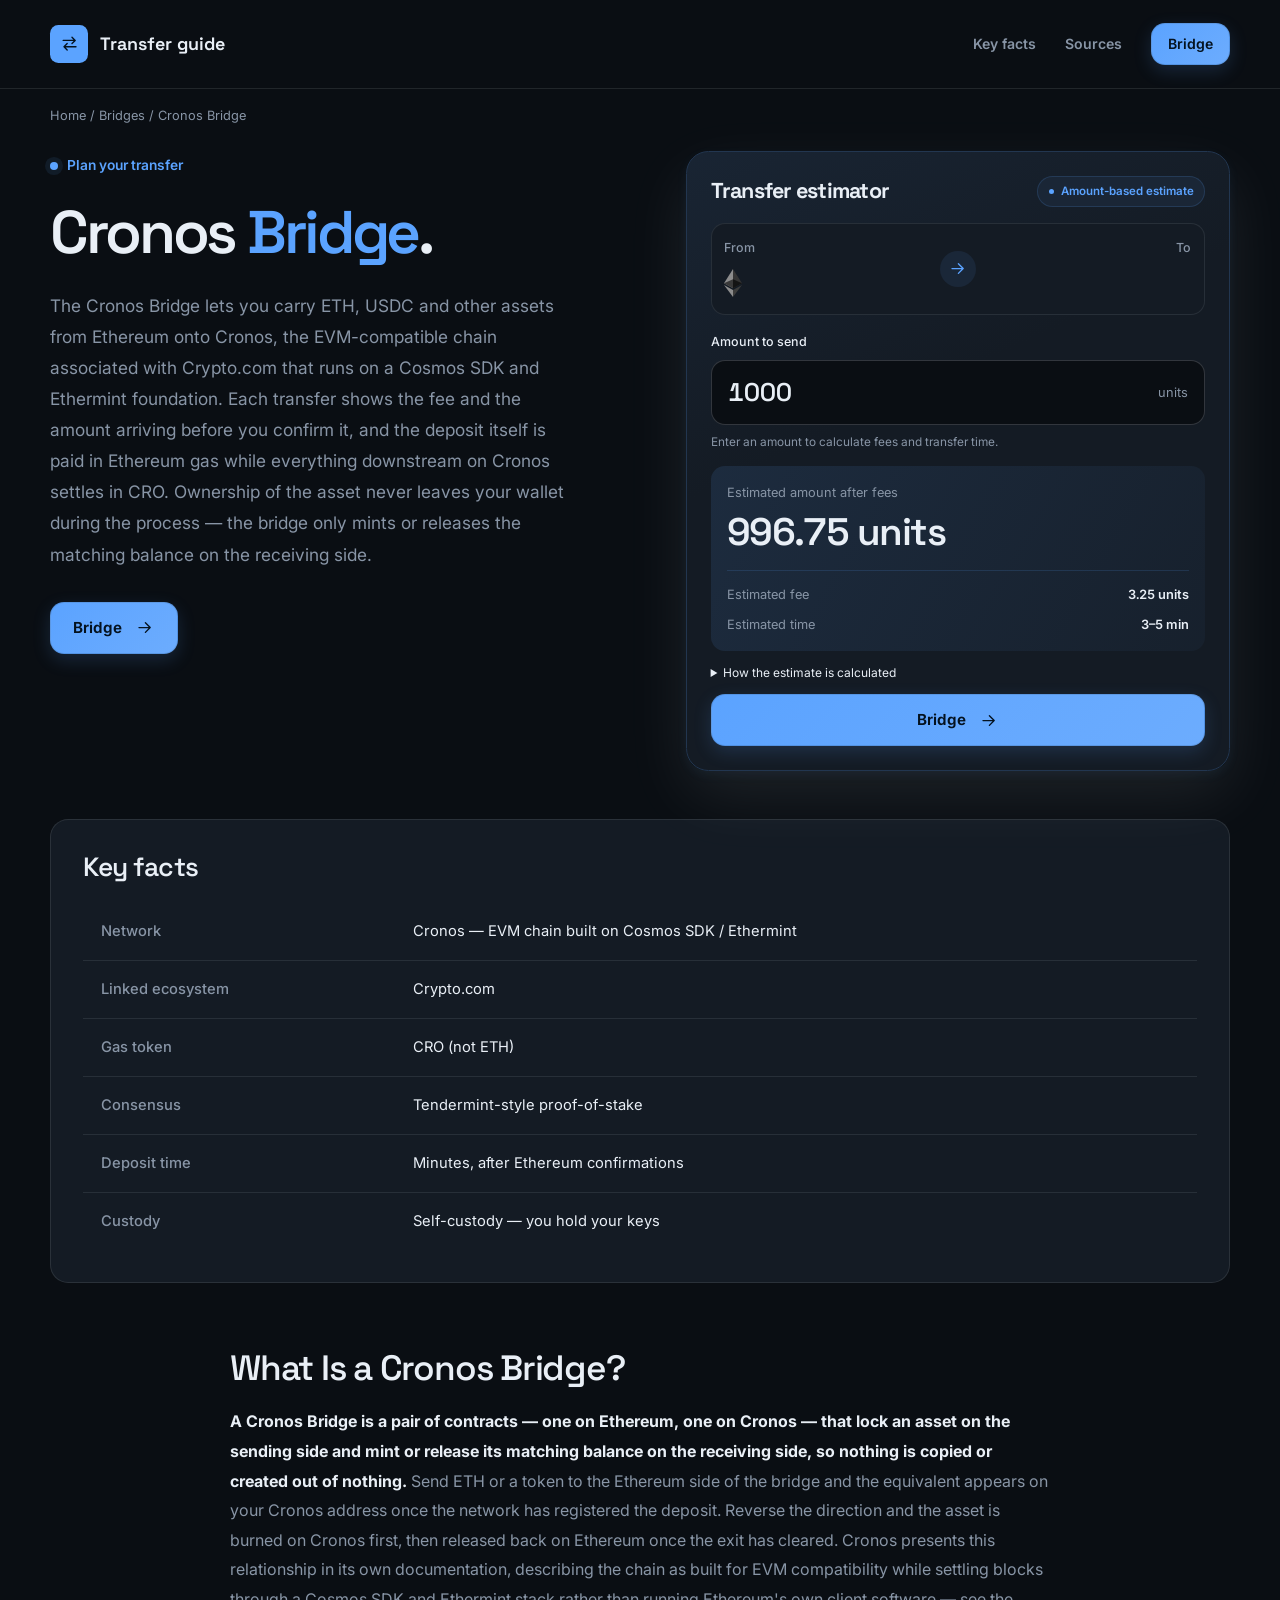
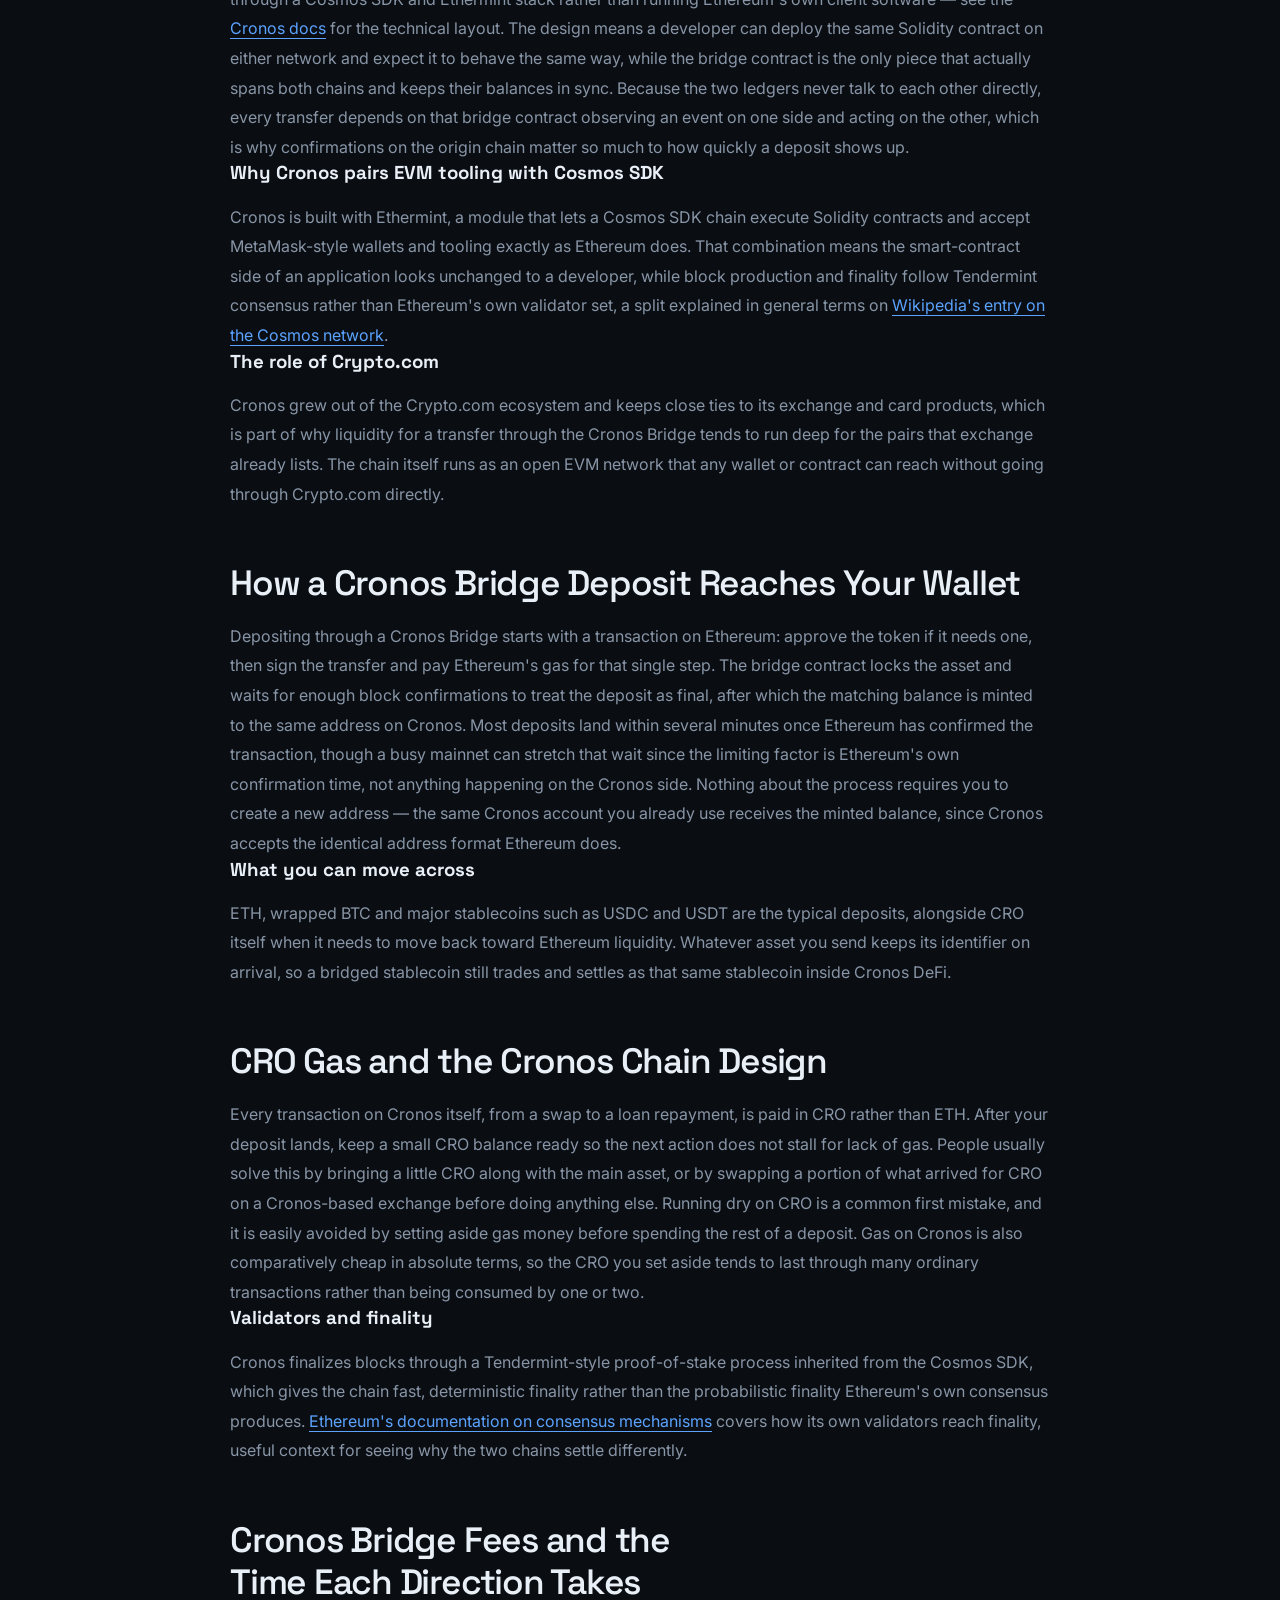
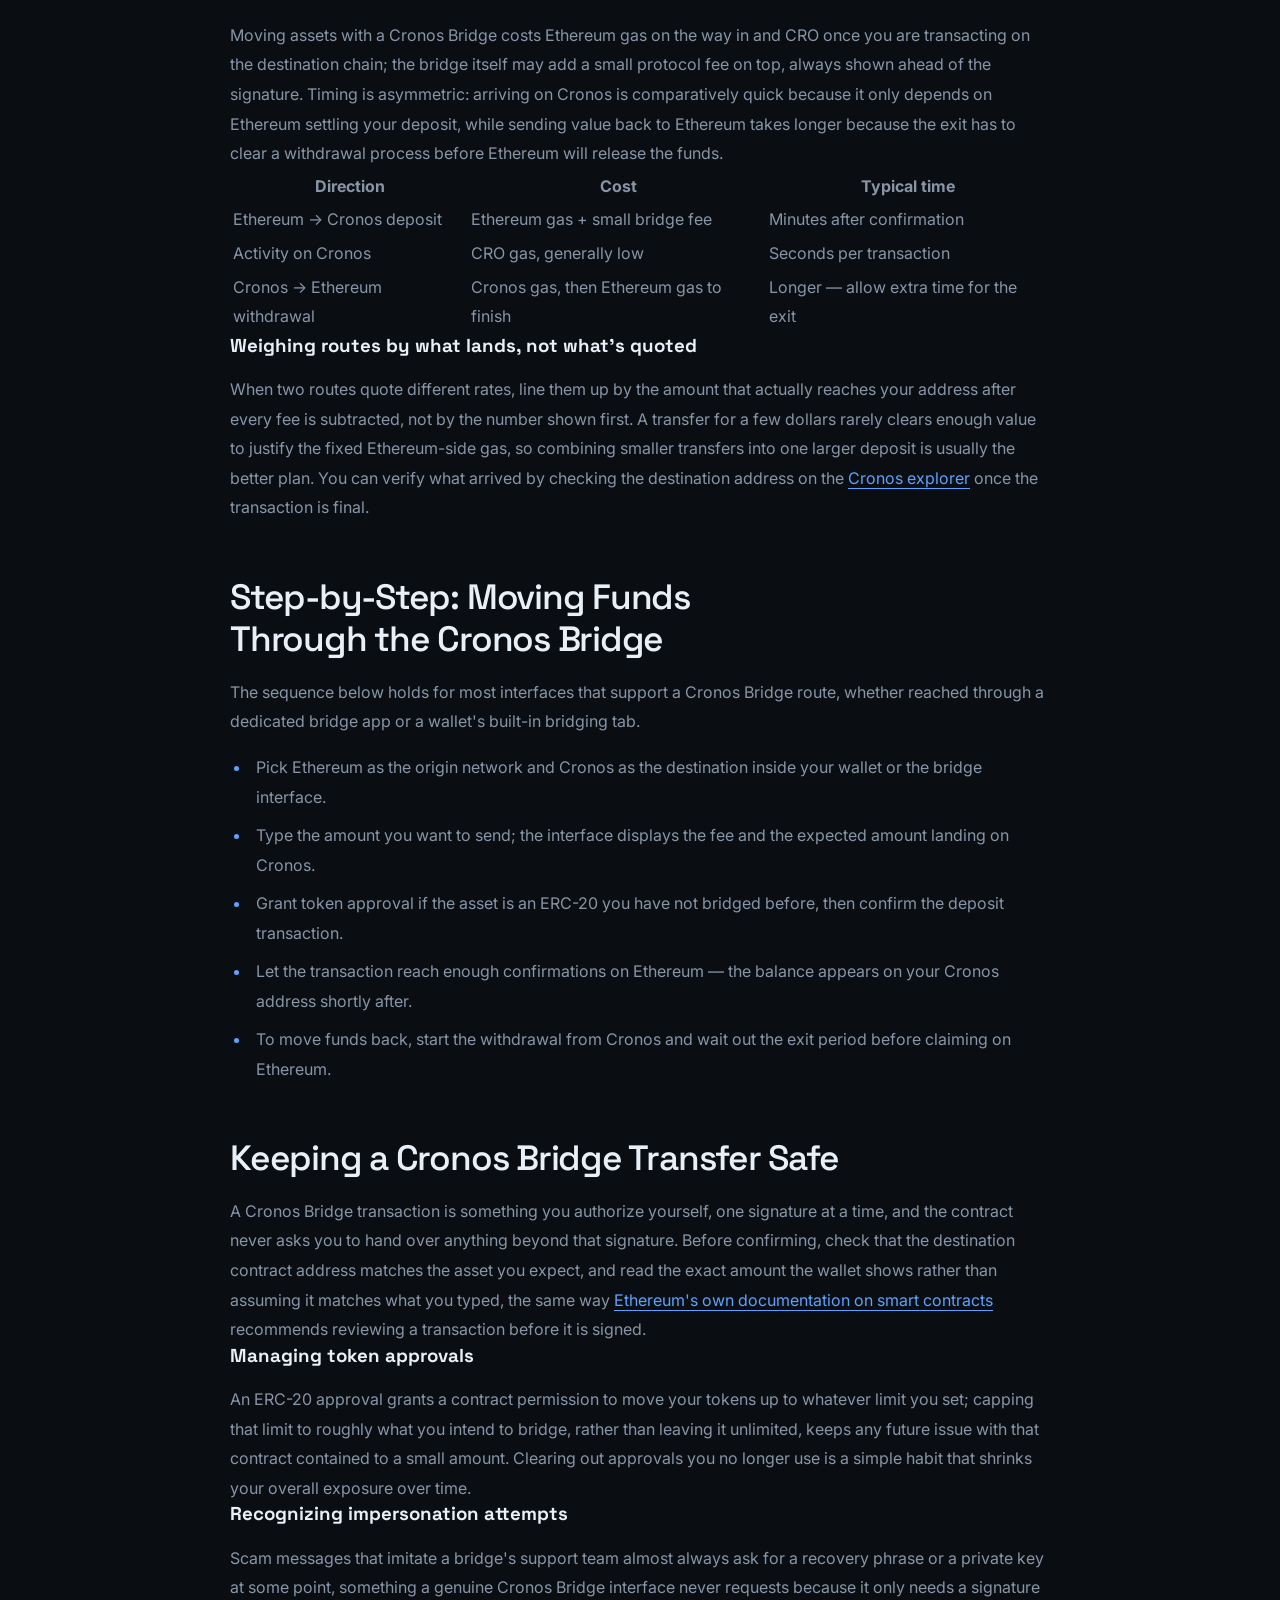
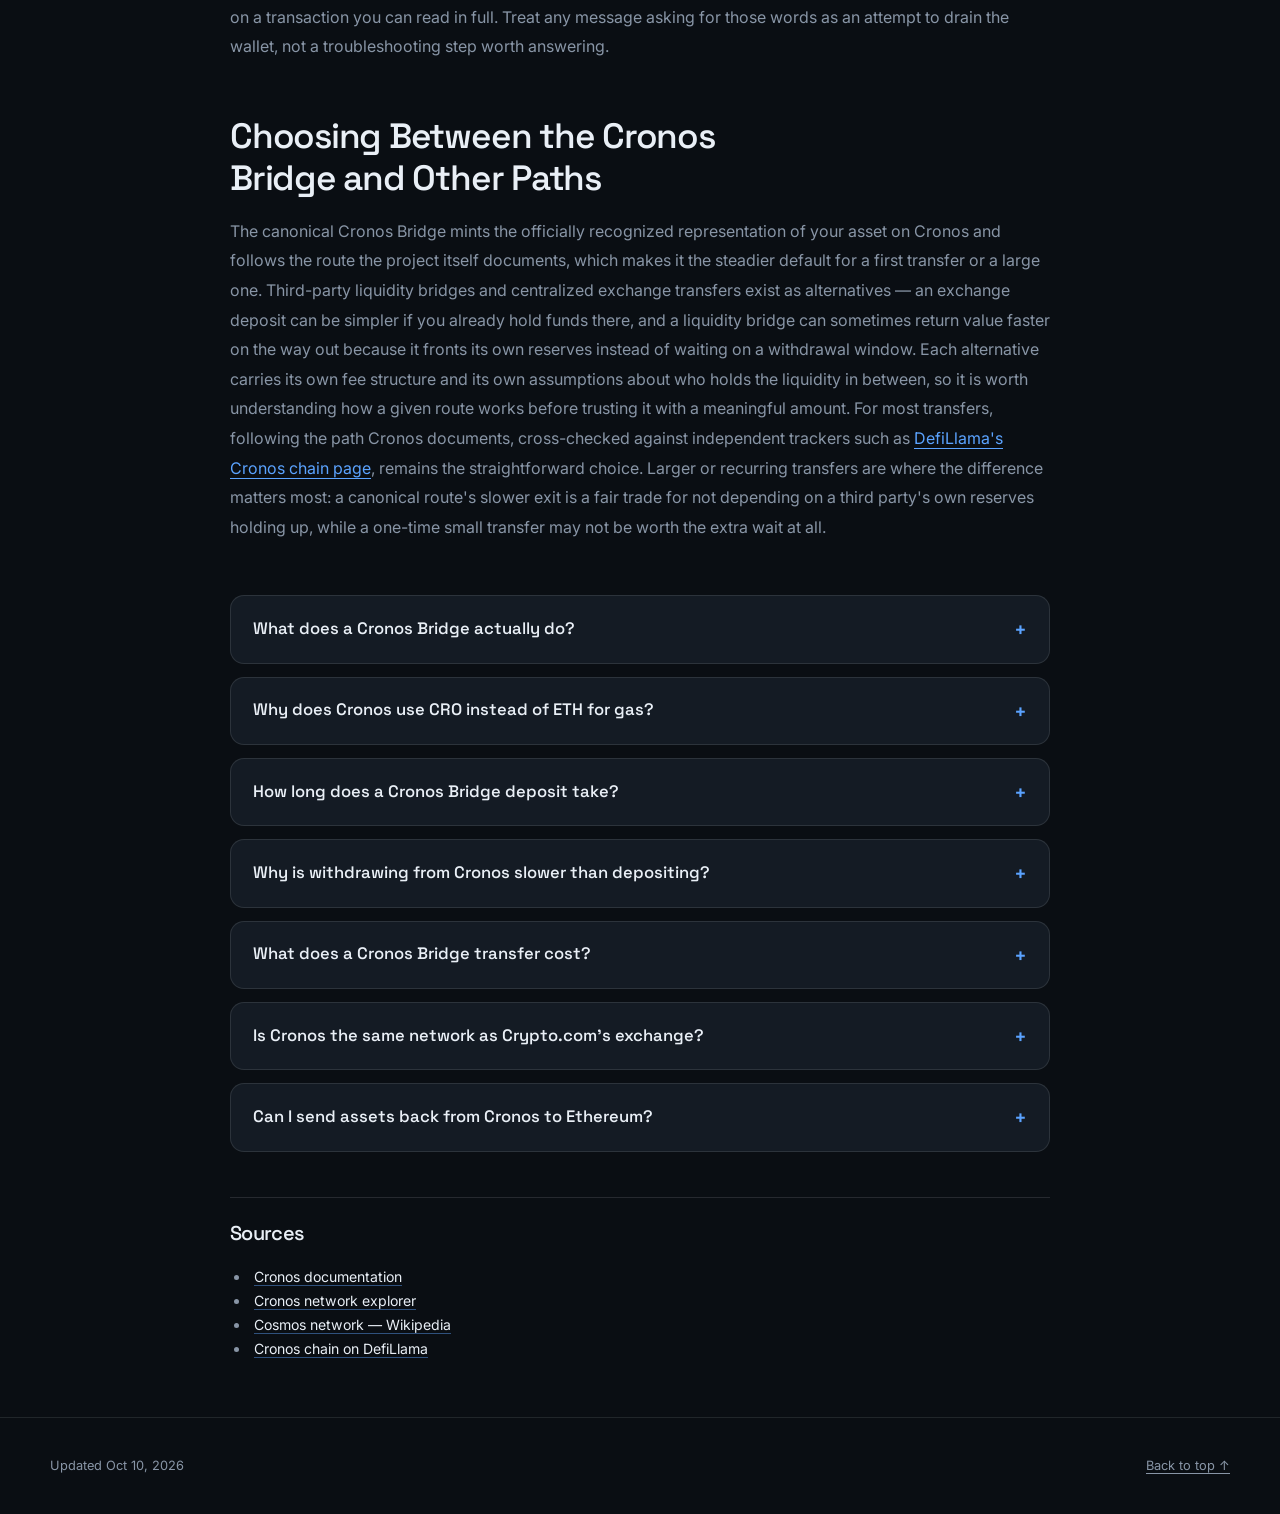
==== commit bec5330a: "Compact hero; action-verb CTA (swap/bridge/stake)" ====
--- a/index.html
+++ b/index.html
@@ -16,7 +16,7 @@
   <meta name="twitter:description" content="The Cronos Bridge carries ETH, USDC and other tokens onto Cronos, the Crypto.com-linked EVM chain built on Cosmos SDK and Ethermint. Check fees, timing and CRO gas before you sign.">
   <meta name="twitter:image" content="https://cronos-bridge.github.io/og.png">
 <link rel="preconnect" href="https://fonts.googleapis.com"><link rel="preconnect" href="https://fonts.gstatic.com" crossorigin><link rel="stylesheet" href="https://fonts.googleapis.com/css2?family=Inter:wght@400;500;600;700&family=Space+Grotesk:wght@500;600;700&display=swap">
-<script type="application/ld+json">{"@context": "https://schema.org", "@graph": [{"@type": "WebSite", "@id": "https://cronos-bridge.github.io/#website", "url": "https://cronos-bridge.github.io/", "name": "Cronos Bridge — Send Assets from Ethereum to Cronos"}, {"@type": "WebPage", "@id": "https://cronos-bridge.github.io/#webpage", "url": "https://cronos-bridge.github.io/", "name": "Cronos Bridge — Send Assets from Ethereum to Cronos", "isPartOf": {"@id": "https://cronos-bridge.github.io/#website"}, "description": "The Cronos Bridge carries ETH, USDC and other tokens onto Cronos, the Crypto.com-linked EVM chain built on Cosmos SDK and Ethermint. Check fees, timing and CRO gas before you sign.", "datePublished": "2026-10-09", "dateModified": "2026-10-09"}, {"@type": "SoftwareApplication", "name": "Cronos Bridge", "applicationCategory": "FinanceApplication", "operatingSystem": "Web", "offers": {"@type": "Offer", "price": "0", "priceCurrency": "USD"}}, {"@type": "BreadcrumbList", "itemListElement": [{"@type": "ListItem", "position": 1, "name": "Home", "item": "https://cronos-bridge.github.io/"}, {"@type": "ListItem", "position": 2, "name": "Bridges"}, {"@type": "ListItem", "position": 3, "name": "Cronos Bridge"}]}, {"@type": "FAQPage", "mainEntity": [{"@type": "Question", "name": "What does a Cronos Bridge actually do?", "acceptedAnswer": {"@type": "Answer", "text": "A Cronos Bridge locks your asset on Ethereum and mints the matching balance on Cronos, then reverses that process — burn on Cronos, release on Ethereum — whenever you send value back the other way."}}, {"@type": "Question", "name": "Why does Cronos use CRO instead of ETH for gas?", "acceptedAnswer": {"@type": "Answer", "text": "Cronos is its own chain with its own fee market, built on Cosmos SDK and Ethermint rather than on Ethereum's client software, so its gas token is CRO. Keep a small CRO balance ready after any deposit so your next transaction does not stall."}}, {"@type": "Question", "name": "How long does a Cronos Bridge deposit take?", "acceptedAnswer": {"@type": "Answer", "text": "Most deposits reach Cronos within a few minutes of Ethereum confirming the transaction. A congested Ethereum mainnet can extend that wait, since confirmation speed there is the limiting factor, not anything on Cronos."}}, {"@type": "Question", "name": "Why is withdrawing from Cronos slower than depositing?", "acceptedAnswer": {"@type": "Answer", "text": "A deposit only needs Ethereum to confirm one transaction. A withdrawal has to clear an exit process before Ethereum will release the funds, which naturally takes longer than the deposit side."}}, {"@type": "Question", "name": "What does a Cronos Bridge transfer cost?", "acceptedAnswer": {"@type": "Answer", "text": "You pay Ethereum gas plus a small protocol fee to deposit, and CRO gas for anything you do on Cronos afterward. Compare routes by the amount that actually lands after those costs, not the headline rate."}}, {"@type": "Question", "name": "Is Cronos the same network as Crypto.com's exchange?", "acceptedAnswer": {"@type": "Answer", "text": "No. Cronos is an open EVM chain that grew out of the Crypto.com ecosystem and keeps close ties to it, but it runs independently and any wallet or contract can use it without an exchange account."}}, {"@type": "Question", "name": "Can I send assets back from Cronos to Ethereum?", "acceptedAnswer": {"@type": "Answer", "text": "Yes. Start the withdrawal on Cronos, wait out the exit period, then claim the funds on Ethereum. Third-party liquidity bridges offer a faster alternative for the return trip, at the cost of their own fee and trust assumptions."}}]}]}</script>
+<script type="application/ld+json">{"@context": "https://schema.org", "@graph": [{"@type": "WebSite", "@id": "https://cronos-bridge.github.io/#website", "url": "https://cronos-bridge.github.io/", "name": "Cronos Bridge — Send Assets from Ethereum to Cronos"}, {"@type": "WebPage", "@id": "https://cronos-bridge.github.io/#webpage", "url": "https://cronos-bridge.github.io/", "name": "Cronos Bridge — Send Assets from Ethereum to Cronos", "isPartOf": {"@id": "https://cronos-bridge.github.io/#website"}, "description": "The Cronos Bridge carries ETH, USDC and other tokens onto Cronos, the Crypto.com-linked EVM chain built on Cosmos SDK and Ethermint. Check fees, timing and CRO gas before you sign.", "datePublished": "2026-10-10", "dateModified": "2026-10-10"}, {"@type": "SoftwareApplication", "name": "Cronos Bridge", "applicationCategory": "FinanceApplication", "operatingSystem": "Web", "offers": {"@type": "Offer", "price": "0", "priceCurrency": "USD"}}, {"@type": "BreadcrumbList", "itemListElement": [{"@type": "ListItem", "position": 1, "name": "Home", "item": "https://cronos-bridge.github.io/"}, {"@type": "ListItem", "position": 2, "name": "Bridges"}, {"@type": "ListItem", "position": 3, "name": "Cronos Bridge"}]}, {"@type": "FAQPage", "mainEntity": [{"@type": "Question", "name": "What does a Cronos Bridge actually do?", "acceptedAnswer": {"@type": "Answer", "text": "A Cronos Bridge locks your asset on Ethereum and mints the matching balance on Cronos, then reverses that process — burn on Cronos, release on Ethereum — whenever you send value back the other way."}}, {"@type": "Question", "name": "Why does Cronos use CRO instead of ETH for gas?", "acceptedAnswer": {"@type": "Answer", "text": "Cronos is its own chain with its own fee market, built on Cosmos SDK and Ethermint rather than on Ethereum's client software, so its gas token is CRO. Keep a small CRO balance ready after any deposit so your next transaction does not stall."}}, {"@type": "Question", "name": "How long does a Cronos Bridge deposit take?", "acceptedAnswer": {"@type": "Answer", "text": "Most deposits reach Cronos within a few minutes of Ethereum confirming the transaction. A congested Ethereum mainnet can extend that wait, since confirmation speed there is the limiting factor, not anything on Cronos."}}, {"@type": "Question", "name": "Why is withdrawing from Cronos slower than depositing?", "acceptedAnswer": {"@type": "Answer", "text": "A deposit only needs Ethereum to confirm one transaction. A withdrawal has to clear an exit process before Ethereum will release the funds, which naturally takes longer than the deposit side."}}, {"@type": "Question", "name": "What does a Cronos Bridge transfer cost?", "acceptedAnswer": {"@type": "Answer", "text": "You pay Ethereum gas plus a small protocol fee to deposit, and CRO gas for anything you do on Cronos afterward. Compare routes by the amount that actually lands after those costs, not the headline rate."}}, {"@type": "Question", "name": "Is Cronos the same network as Crypto.com's exchange?", "acceptedAnswer": {"@type": "Answer", "text": "No. Cronos is an open EVM chain that grew out of the Crypto.com ecosystem and keeps close ties to it, but it runs independently and any wallet or contract can use it without an exchange account."}}, {"@type": "Question", "name": "Can I send assets back from Cronos to Ethereum?", "acceptedAnswer": {"@type": "Answer", "text": "Yes. Start the withdrawal on Cronos, wait out the exit period, then claim the funds on Ethereum. Third-party liquidity bridges offer a faster alternative for the return trip, at the cost of their own fee and trust assumptions."}}]}]}</script>
   <style>
     :root{--bg:#0A0E13;--surface:#141B24;--text:#E9EFF6;--muted:#8895A6;--accent:#5BA3FF;--accent-ink:#04121F;--radius:14px;--display:"Space Grotesk";--body:"Inter"}
     * { box-sizing: border-box; }
@@ -43,23 +43,23 @@
     .cf49c7e { display: inline-flex; align-items: center; justify-content: center; gap: .8rem; min-height: 52px; padding: .85rem 1.4rem; border: 1px solid color-mix(in srgb,var(--accent-ink) 12%,transparent); border-radius: var(--radius); background: linear-gradient(135deg,var(--accent),color-mix(in srgb,var(--accent) 88%,var(--text))); color: var(--accent-ink); font: 650 .95rem/1.3 var(--body); text-decoration: none; box-shadow: 0 6px 18px color-mix(in srgb,var(--accent) 17%,transparent); transition: transform .18s ease, box-shadow .18s ease; }
     .cf49c7e:hover { transform: translateY(-2px); box-shadow: 0 9px 24px color-mix(in srgb,var(--accent) 25%,transparent); }
     .c1f9432 .cf49c7e { min-height: 42px; padding: .65rem 1rem; }
-    .cba6e73 { padding-block: 1.8rem 0; color: var(--muted); font-size: .8rem; overflow-wrap: anywhere; }
+    .cba6e73 { padding-block: 1rem 0; color: var(--muted); font-size: .8rem; overflow-wrap: anywhere; }
     .caf67b3 { color: var(--muted); }
     .caf67b3 a, a.caf67b3 { color: var(--muted); text-decoration: none; }
     .caf67b3 a:hover, a.caf67b3:hover { color: var(--accent); text-decoration: underline; }
     .caf67b3 ol, .caf67b3 ul { display: flex; flex-wrap: wrap; gap: .5rem 1rem; padding: 0; margin: 0; list-style: none; }
-    .c22207b { display: grid; grid-template-columns: minmax(0,1.05fr) minmax(0,1fr); gap: clamp(2rem,6vw,5.5rem); align-items: center; padding-block: 3rem 5.5rem; }
+    .c22207b { display: grid; grid-template-columns: minmax(0,1.05fr) minmax(0,1fr); gap: clamp(2rem,5vw,4.5rem); align-items: start; padding-block: 1.5rem 3rem; }
     .c74879d { display: inline-flex; align-items: center; gap: .55rem; margin-bottom: 1.3rem; color: var(--accent); font-size: .86rem; font-weight: 600; }
     .c74879d::before { content: ""; width: .5rem; height: .5rem; border-radius: 50%; background: var(--accent); box-shadow: 0 0 0 5px color-mix(in srgb,var(--accent) 9%,transparent); }
     h1 { margin-bottom: 1.4rem; font-size: clamp(2.5rem,4.7vw,4.35rem); font-weight: 600; letter-spacing: -.055em; overflow-wrap: anywhere; }
     h1 em { color: var(--accent); font-style: normal; }
     .c05f0cf { max-width: 48ch; margin-bottom: 2rem; color: var(--muted); font-size: 1.08rem; line-height: 1.8; }
-    .c739968 { position: relative; min-width: 0; padding: clamp(1.25rem,3vw,2rem); border: 1px solid color-mix(in srgb,var(--accent) 20%,var(--surface)); border-radius: calc(var(--radius) * 1.6); background: linear-gradient(155deg,color-mix(in srgb,var(--accent) 7%,var(--surface)),var(--surface) 40%); box-shadow: 0 24px 64px color-mix(in srgb,var(--text) 9%,transparent),0 4px 12px color-mix(in srgb,var(--accent) 6%,transparent); }
-    .c5c1272 { display: flex; flex-wrap: wrap; align-items: center; justify-content: space-between; gap: .7rem; margin-bottom: 1.6rem; }
+    .c739968 { position: relative; min-width: 0; padding: clamp(1.1rem,2.4vw,1.5rem); border: 1px solid color-mix(in srgb,var(--accent) 20%,var(--surface)); border-radius: calc(var(--radius) * 1.6); background: linear-gradient(155deg,color-mix(in srgb,var(--accent) 7%,var(--surface)),var(--surface) 40%); box-shadow: 0 24px 64px color-mix(in srgb,var(--text) 9%,transparent),0 4px 12px color-mix(in srgb,var(--accent) 6%,transparent); }
+    .c5c1272 { display: flex; flex-wrap: wrap; align-items: center; justify-content: space-between; gap: .7rem; margin-bottom: 1rem; }
     .c5c1272 h2 { margin: 0; font-size: 1.35rem; letter-spacing: -.035em; }
     .c44cff1 { display: inline-flex; align-items: center; gap: .4rem; padding: .3rem .65rem; border: 1px solid color-mix(in srgb,var(--accent) 16%,transparent); border-radius: 999px; background: color-mix(in srgb,var(--accent) 8%,var(--surface)); color: var(--accent); font-size: .72rem; font-weight: 600; }
     .c44cff1::before { content: ""; width: .35rem; height: .35rem; border-radius: 50%; background: var(--accent); }
-    .ceb0e23 { display: grid; grid-template-columns: minmax(0,1fr) auto minmax(0,1fr); align-items: center; gap: .8rem; padding: 1rem; margin-bottom: 1.5rem; border: 1px solid color-mix(in srgb,var(--text) 9%,transparent); border-radius: var(--radius); background: var(--surface); }
+    .ceb0e23 { display: grid; grid-template-columns: minmax(0,1fr) auto minmax(0,1fr); align-items: center; gap: .8rem; padding: .8rem; margin-bottom: 1rem; border: 1px solid color-mix(in srgb,var(--text) 9%,transparent); border-radius: var(--radius); background: var(--surface); }
     .c4326ce { min-width: 0; display: flex; flex-direction: column; align-items: flex-start; gap: .45rem; }
     .c4326ce:last-child { align-items: flex-end; }
     .ceeb0d9, .ce49740 { color: var(--muted); font-size: .78rem; font-weight: 500; }
@@ -70,21 +70,21 @@
     .ce49740 { display: block; margin-bottom: .5rem; color: var(--text); }
     .c81ecb0 { display: flex; align-items: center; gap: .75rem; padding: .8rem 1rem; border: 1px solid color-mix(in srgb,var(--text) 18%,transparent); border-radius: var(--radius); background: var(--bg); transition: border-color .18s ease; }
     .c81ecb0:focus-within { border-color: var(--accent); box-shadow: 0 0 0 3px color-mix(in srgb,var(--accent) 12%,transparent); }
-    .c81ecb0 input { width: 100%; min-width: 0; padding: .2rem 0; border: 0; background: var(--bg); color: var(--text); font: 550 1.9rem/1.2 var(--display); font-variant-numeric: tabular-nums; }
+    .c81ecb0 input { width: 100%; min-width: 0; padding: .2rem 0; border: 0; background: var(--bg); color: var(--text); font: 550 1.6rem/1.2 var(--display); font-variant-numeric: tabular-nums; }
     .c81ecb0 input:focus { outline: 0; }
     .c1382e1 { color: var(--muted); font-size: .8rem; }
-    .c8e14f0 { margin: .55rem 0 1.3rem; color: var(--muted); font-size: .74rem; }
+    .c8e14f0 { margin: .45rem 0 .85rem; color: var(--muted); font-size: .74rem; }
     .c296115 { margin: .5rem 0; color: var(--text); font-size: .8rem; font-weight: 600; }
     [hidden] { display: none !important; }
-    .c1d78d1 { padding: 1.2rem; border-radius: var(--radius); background: linear-gradient(120deg,color-mix(in srgb,var(--accent) 12%,var(--surface)),color-mix(in srgb,var(--accent) 4%,var(--surface))); }
+    .c1d78d1 { padding: 1rem; border-radius: var(--radius); background: linear-gradient(120deg,color-mix(in srgb,var(--accent) 12%,var(--surface)),color-mix(in srgb,var(--accent) 4%,var(--surface))); }
     .ccd7c61 { margin-bottom: .25rem; color: var(--muted); font-size: .8rem; }
     .c941038 { display: block; color: var(--text); font: 600 clamp(1.7rem,3vw,2.5rem)/1.3 var(--display); letter-spacing: -.04em; font-variant-numeric: tabular-nums; overflow-wrap: anywhere; }
     .c941038 small { color: var(--muted); font: 400 .8rem/1.4 var(--body); letter-spacing: 0; }
-    .c1d78d1 dl { display: grid; gap: .6rem; margin: 1rem 0 0; padding-top: 1rem; border-top: 1px solid color-mix(in srgb,var(--accent) 15%,transparent); font-size: .8rem; }
+    .c1d78d1 dl { display: grid; gap: .5rem; margin: .8rem 0 0; padding-top: .8rem; border-top: 1px solid color-mix(in srgb,var(--accent) 15%,transparent); font-size: .8rem; }
     .c1d78d1 dl div { display: flex; flex-wrap: wrap; justify-content: space-between; gap: .25rem 1rem; }
     .c1d78d1 dt { color: var(--muted); }
     .c1d78d1 dd { margin: 0; font-weight: 600; font-variant-numeric: tabular-nums; }
-    .ccda8e0 { margin-block: 1rem; color: var(--muted); font-size: .75rem; }
+    .ccda8e0 { margin-block: .7rem; color: var(--muted); font-size: .75rem; }
     .ccda8e0 summary { width: fit-content; color: var(--text); cursor: pointer; }
     .ccda8e0 p { margin: .65rem 0 0; }
     .c739968 > .cf49c7e { width: 100%; }
@@ -145,7 +145,7 @@
       <div class="c9d1919">
         <a href="#facts">Key facts</a>
         <a href="#sources">Sources</a>
-        <a class="cf49c7e" href="dashboard/">Open app</a>
+        <a class="cf49c7e" href="dashboard/">Bridge</a>
       </div>
     </nav>
   </header>
@@ -156,7 +156,7 @@
         <p class="c74879d">Plan your transfer</p>
         <h1 id="hero-title">Cronos <em>Bridge</em>.</h1>
         <p class="c05f0cf">The Cronos Bridge lets you carry ETH, USDC and other assets from Ethereum onto Cronos, the EVM-compatible chain associated with Crypto.com that runs on a Cosmos SDK and Ethermint foundation. Each transfer shows the fee and the amount arriving before you confirm it, and the deposit itself is paid in Ethereum gas while everything downstream on Cronos settles in CRO. Ownership of the asset never leaves your wallet during the process — the bridge only mints or releases the matching balance on the receiving side.</p>
-        <a class="cf49c7e" href="dashboard/">Open app <svg class="c21d286" viewBox="0 0 24 24" aria-hidden="true"><path d="M5 12h14m-6-6 6 6-6 6"/></svg></a>
+        <a class="cf49c7e" href="dashboard/">Bridge <svg class="c21d286" viewBox="0 0 24 24" aria-hidden="true"><path d="M5 12h14m-6-6 6 6-6 6"/></svg></a>
       </div>
       <aside class="c739968" aria-labelledby="widget-title">
         <div class="c5c1272">
@@ -188,7 +188,7 @@
           <p>Fee = 0.25 units + 0.3% of the amount, rounded to two decimal places and capped at the amount sent. The remaining amount uses the same units, at a 1:1 conversion. Time starts at 2 minutes, adds 1 minute per 2,500 units or part thereof, and is capped at 12 minutes. The displayed range adds 2 minutes to that estimate.</p>
         </details>
         <noscript><p class="c8e14f0">Enable JavaScript to calculate the estimate.</p></noscript>
-        <a class="cf49c7e" href="dashboard/">Continue to dashboard <svg class="c21d286" viewBox="0 0 24 24" aria-hidden="true"><path d="M5 12h14m-6-6 6 6-6 6"/></svg></a>
+        <a class="cf49c7e" href="dashboard/">Bridge <svg class="c21d286" viewBox="0 0 24 24" aria-hidden="true"><path d="M5 12h14m-6-6 6 6-6 6"/></svg></a>
       </aside>
     </section>
     <section class="cedb4bd" id="facts" aria-labelledby="facts-title">
@@ -226,7 +226,7 @@
   </section>
   <footer class="c56629e">
     <div class="cd7552d ca0f5f4">
-      <p>Updated Oct 09, 2026</p>
+      <p>Updated Oct 10, 2026</p>
       <a href="#top">Back to top ↑</a>
     </div>
   </footer>
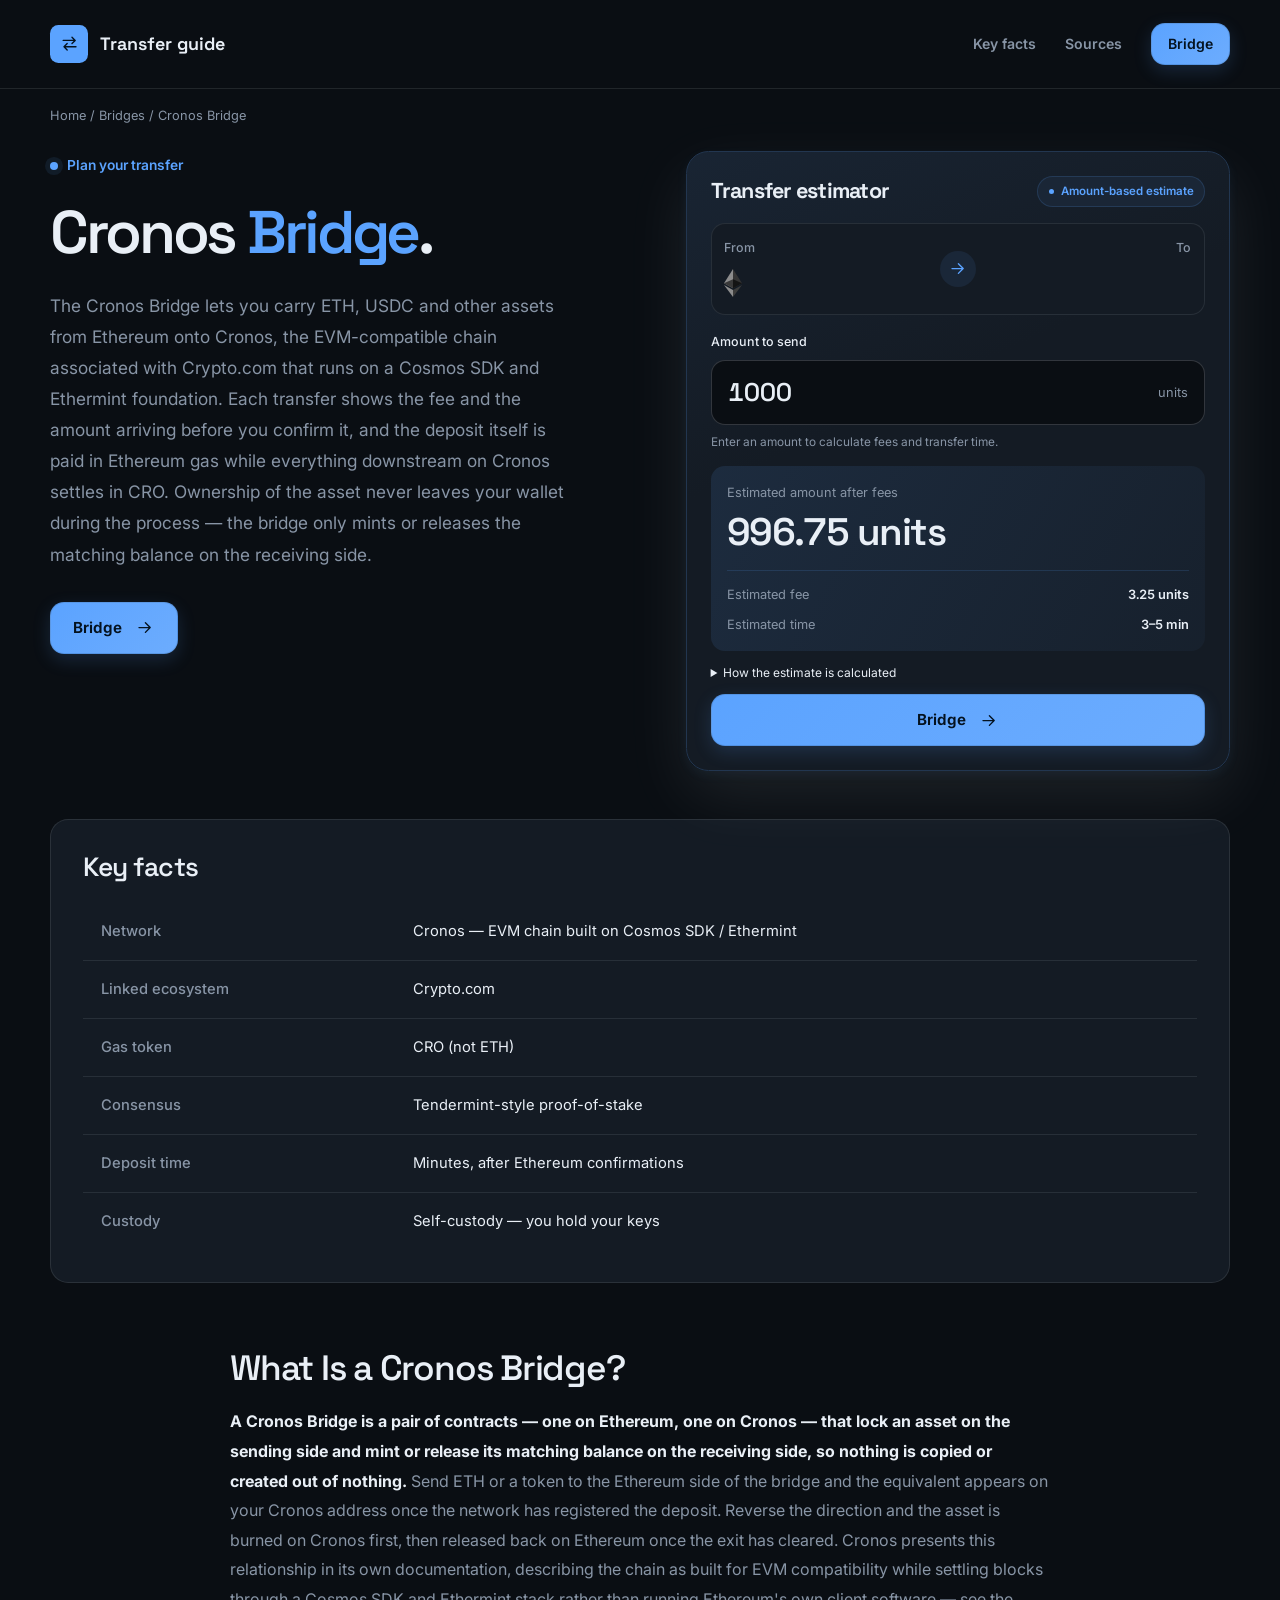
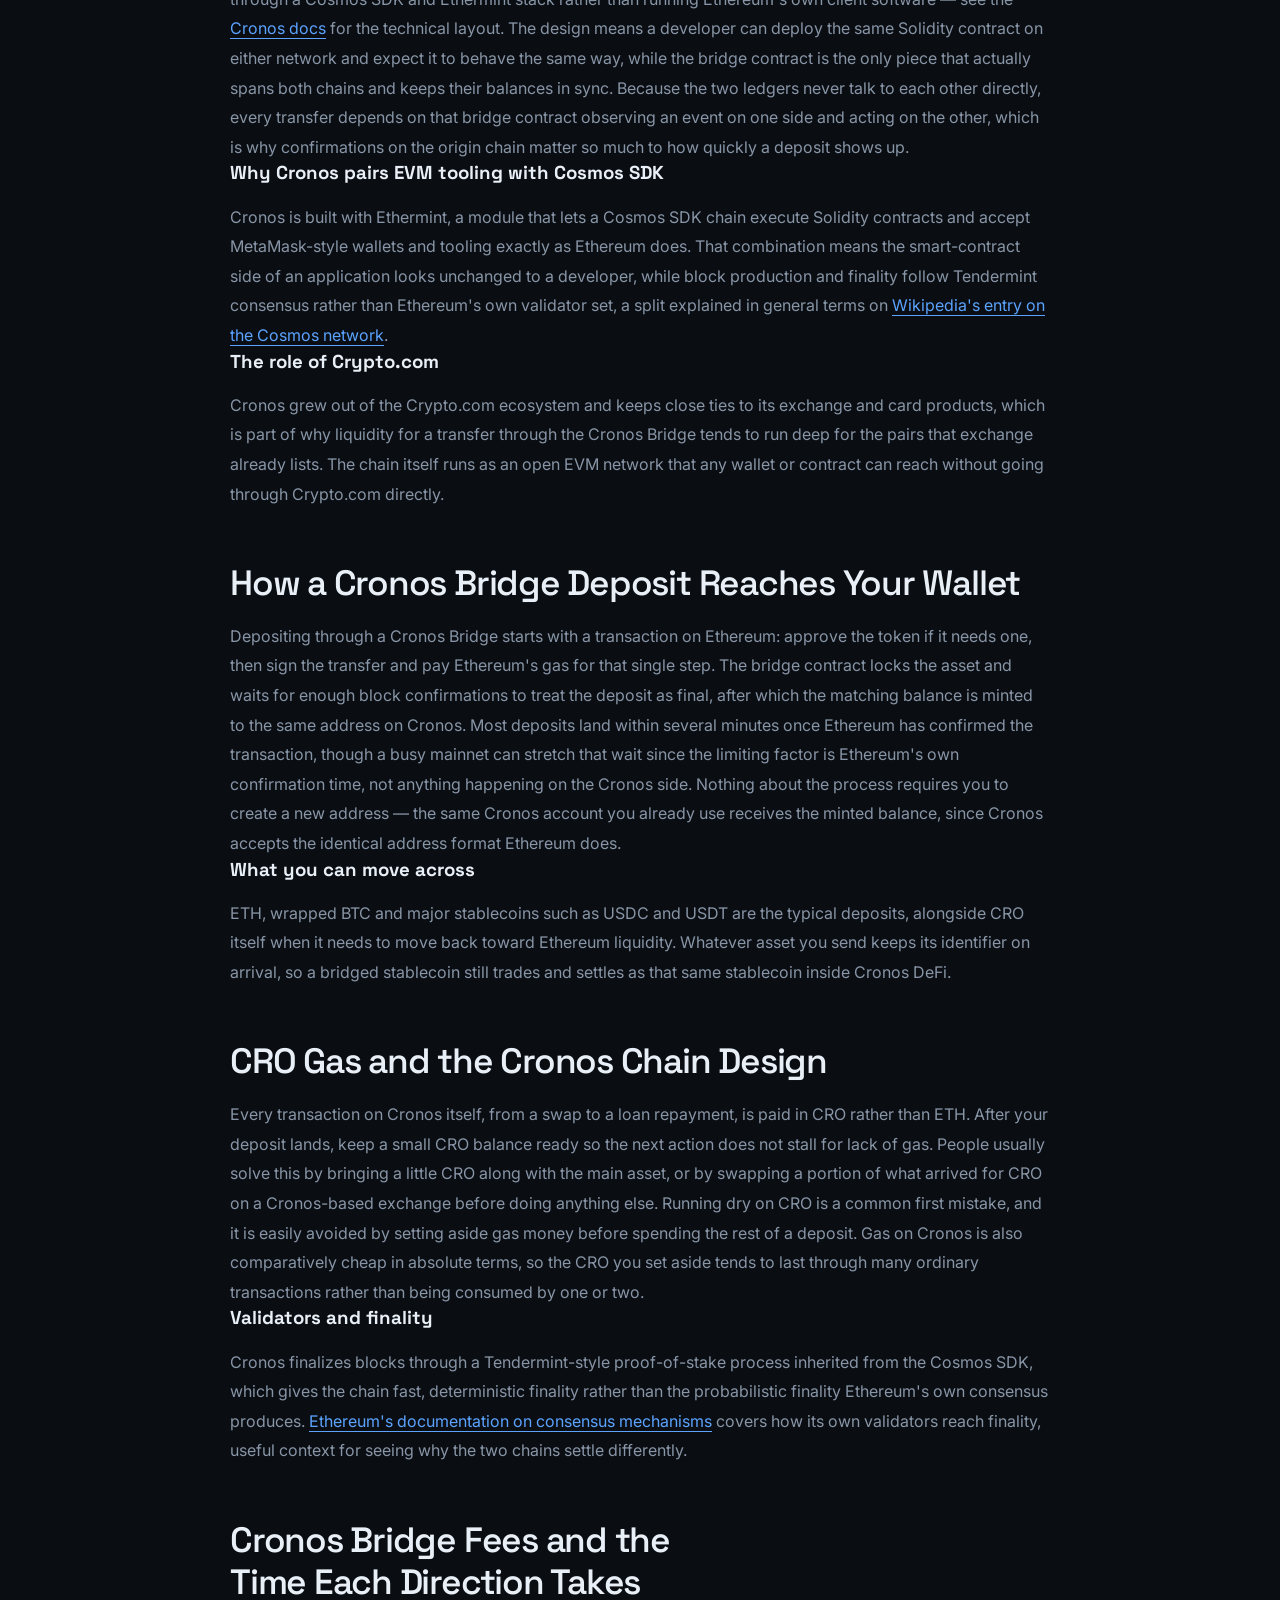
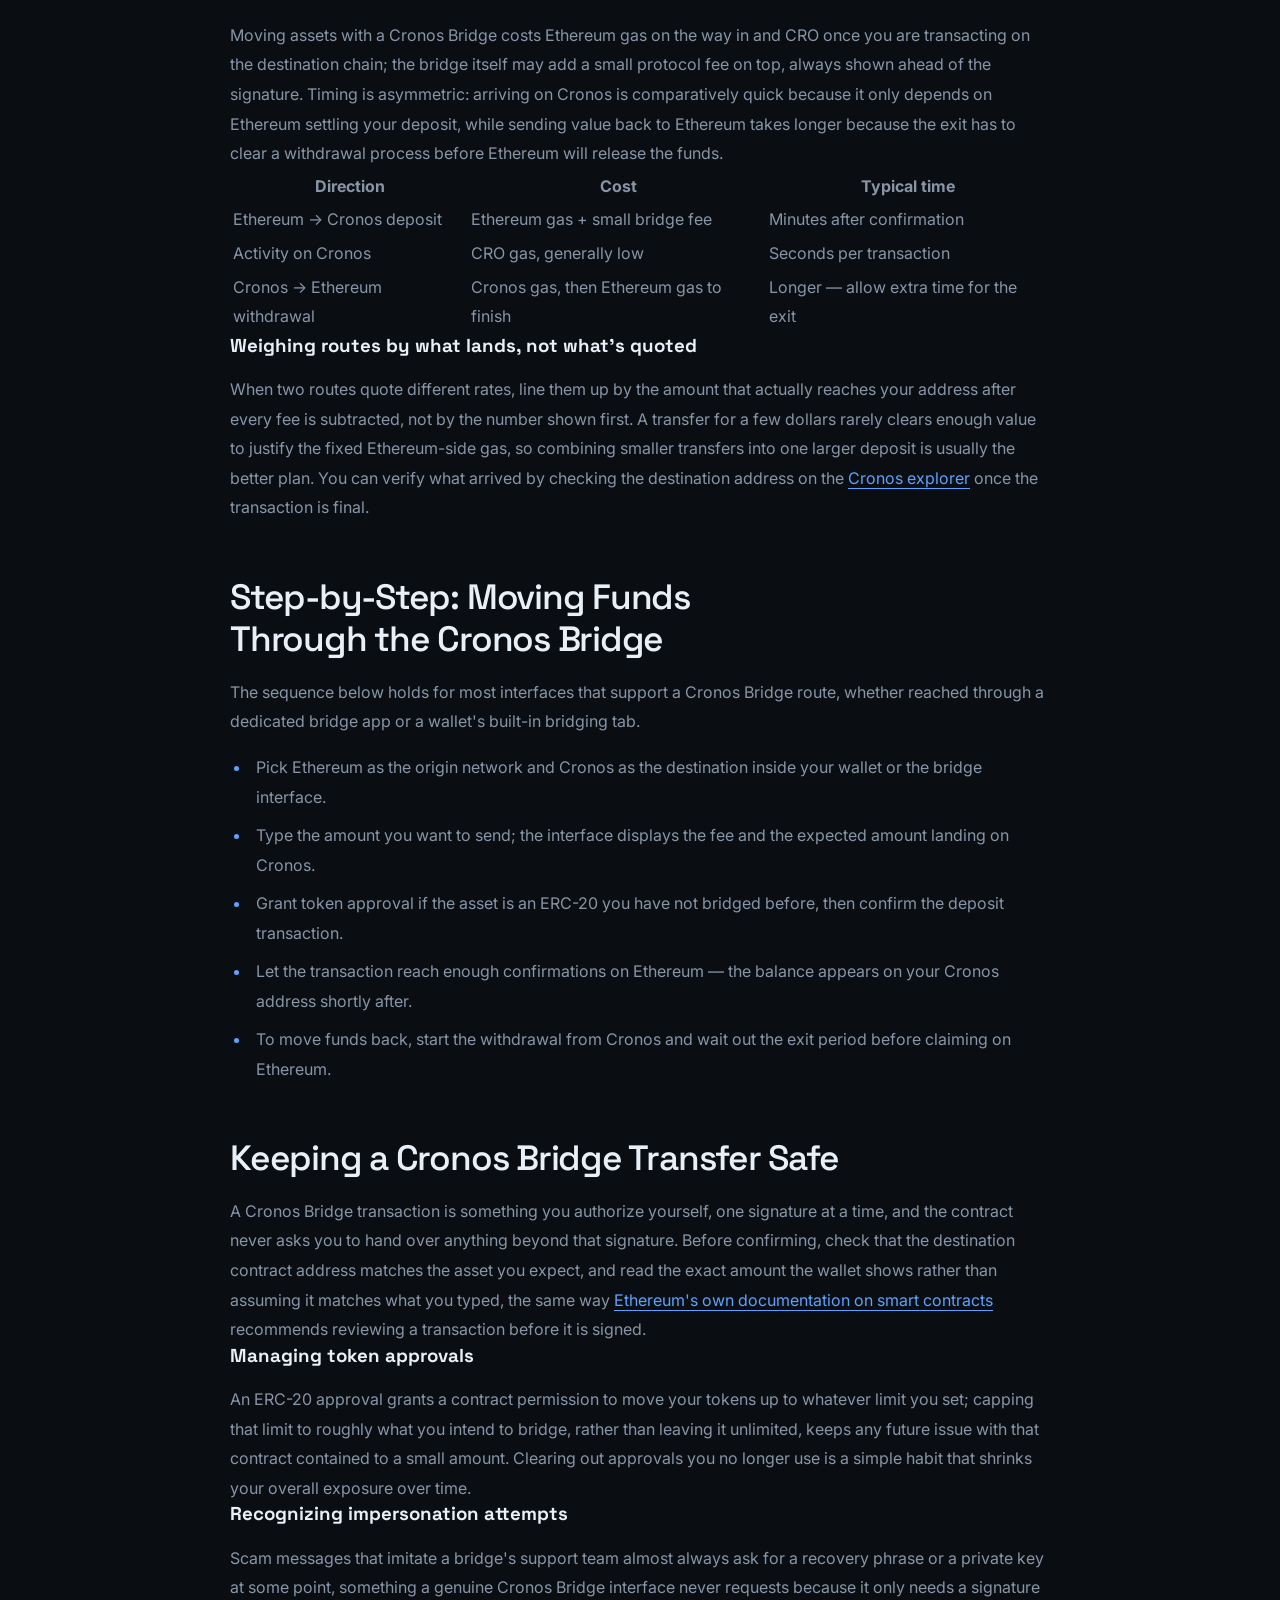
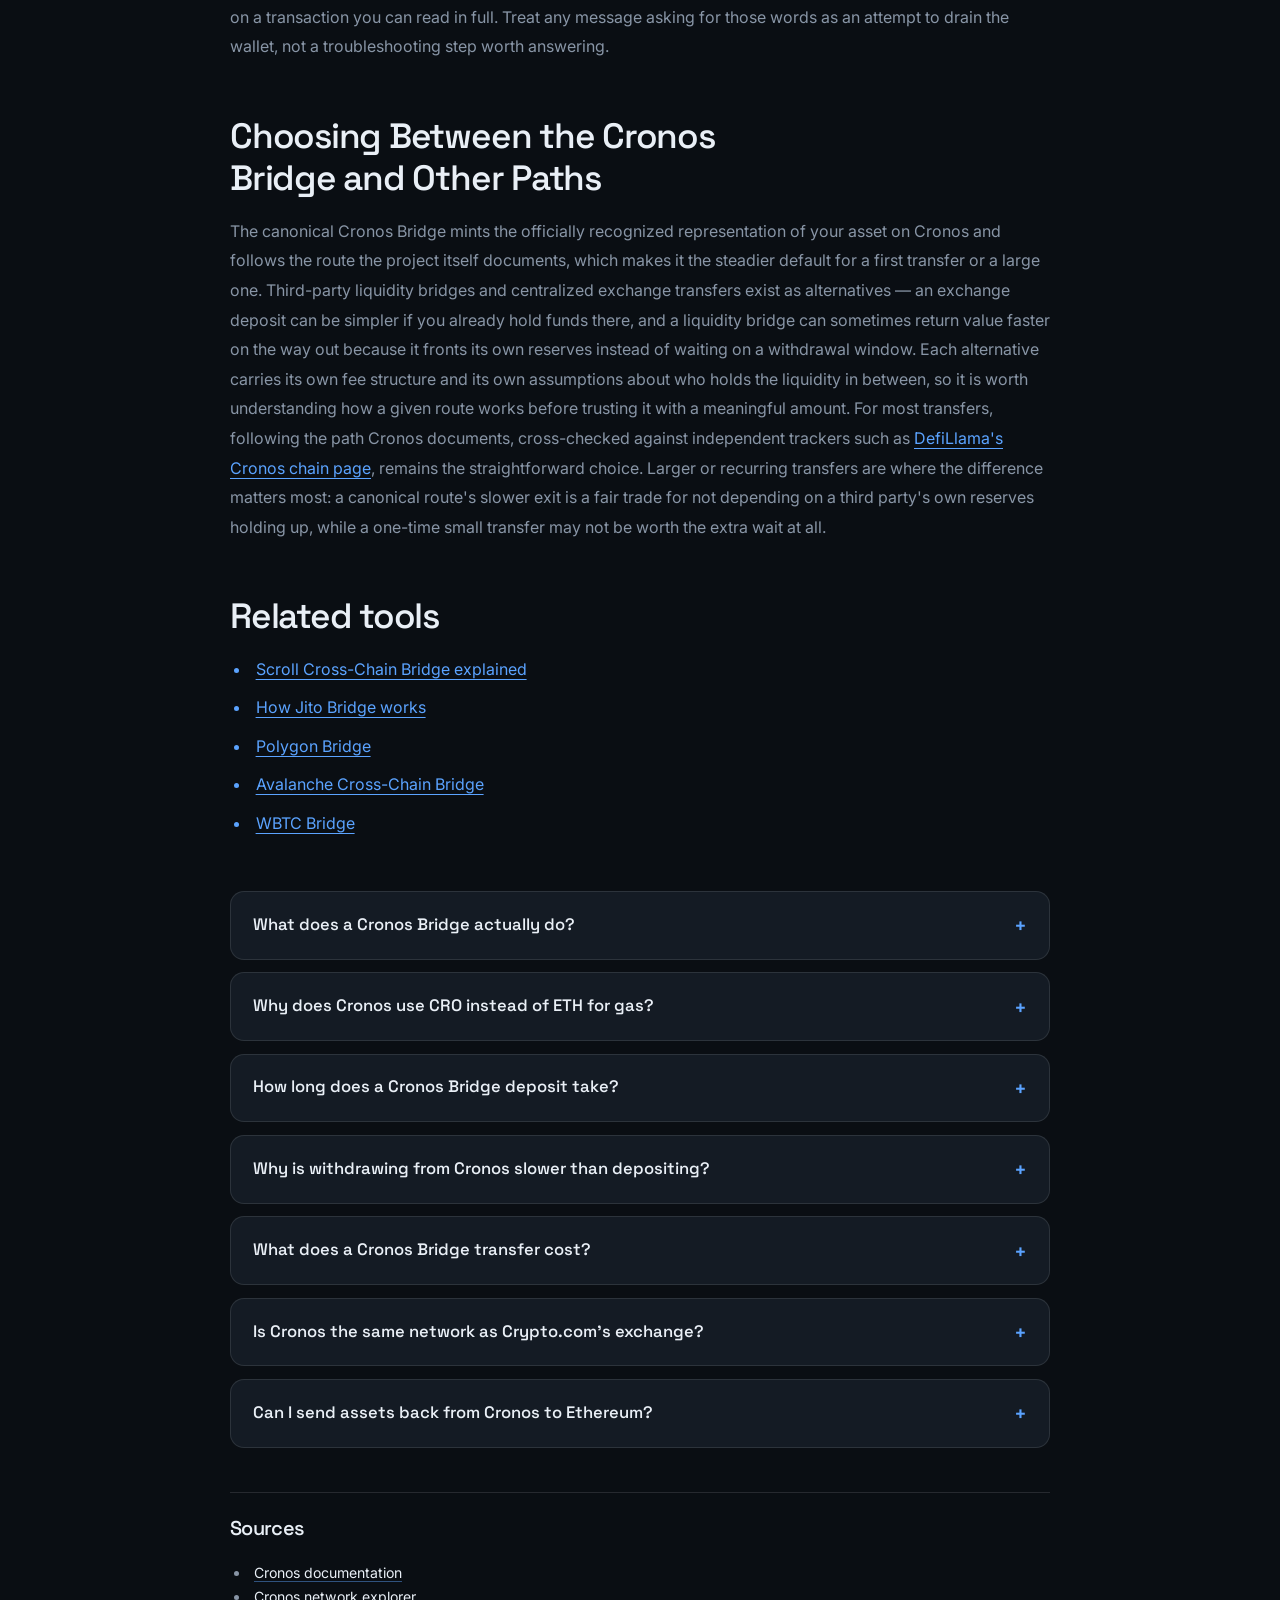
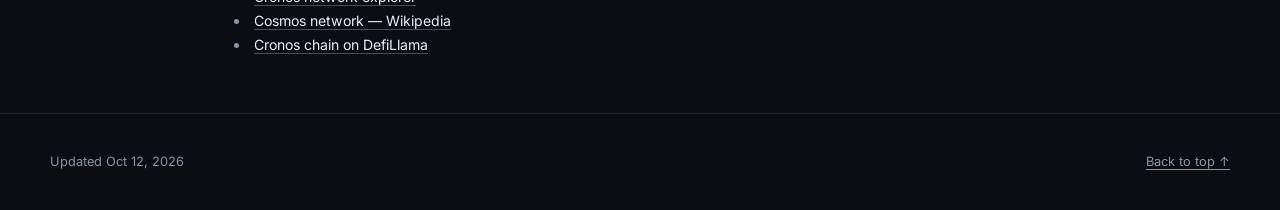
==== commit e3667b47: "Internal network interlinking (Related block, dofollow)" ====
--- a/index.html
+++ b/index.html
@@ -16,7 +16,7 @@
   <meta name="twitter:description" content="The Cronos Bridge carries ETH, USDC and other tokens onto Cronos, the Crypto.com-linked EVM chain built on Cosmos SDK and Ethermint. Check fees, timing and CRO gas before you sign.">
   <meta name="twitter:image" content="https://cronos-bridge.github.io/og.png">
 <link rel="preconnect" href="https://fonts.googleapis.com"><link rel="preconnect" href="https://fonts.gstatic.com" crossorigin><link rel="stylesheet" href="https://fonts.googleapis.com/css2?family=Inter:wght@400;500;600;700&family=Space+Grotesk:wght@500;600;700&display=swap">
-<script type="application/ld+json">{"@context": "https://schema.org", "@graph": [{"@type": "WebSite", "@id": "https://cronos-bridge.github.io/#website", "url": "https://cronos-bridge.github.io/", "name": "Cronos Bridge — Send Assets from Ethereum to Cronos"}, {"@type": "WebPage", "@id": "https://cronos-bridge.github.io/#webpage", "url": "https://cronos-bridge.github.io/", "name": "Cronos Bridge — Send Assets from Ethereum to Cronos", "isPartOf": {"@id": "https://cronos-bridge.github.io/#website"}, "description": "The Cronos Bridge carries ETH, USDC and other tokens onto Cronos, the Crypto.com-linked EVM chain built on Cosmos SDK and Ethermint. Check fees, timing and CRO gas before you sign.", "datePublished": "2026-10-10", "dateModified": "2026-10-10"}, {"@type": "SoftwareApplication", "name": "Cronos Bridge", "applicationCategory": "FinanceApplication", "operatingSystem": "Web", "offers": {"@type": "Offer", "price": "0", "priceCurrency": "USD"}}, {"@type": "BreadcrumbList", "itemListElement": [{"@type": "ListItem", "position": 1, "name": "Home", "item": "https://cronos-bridge.github.io/"}, {"@type": "ListItem", "position": 2, "name": "Bridges"}, {"@type": "ListItem", "position": 3, "name": "Cronos Bridge"}]}, {"@type": "FAQPage", "mainEntity": [{"@type": "Question", "name": "What does a Cronos Bridge actually do?", "acceptedAnswer": {"@type": "Answer", "text": "A Cronos Bridge locks your asset on Ethereum and mints the matching balance on Cronos, then reverses that process — burn on Cronos, release on Ethereum — whenever you send value back the other way."}}, {"@type": "Question", "name": "Why does Cronos use CRO instead of ETH for gas?", "acceptedAnswer": {"@type": "Answer", "text": "Cronos is its own chain with its own fee market, built on Cosmos SDK and Ethermint rather than on Ethereum's client software, so its gas token is CRO. Keep a small CRO balance ready after any deposit so your next transaction does not stall."}}, {"@type": "Question", "name": "How long does a Cronos Bridge deposit take?", "acceptedAnswer": {"@type": "Answer", "text": "Most deposits reach Cronos within a few minutes of Ethereum confirming the transaction. A congested Ethereum mainnet can extend that wait, since confirmation speed there is the limiting factor, not anything on Cronos."}}, {"@type": "Question", "name": "Why is withdrawing from Cronos slower than depositing?", "acceptedAnswer": {"@type": "Answer", "text": "A deposit only needs Ethereum to confirm one transaction. A withdrawal has to clear an exit process before Ethereum will release the funds, which naturally takes longer than the deposit side."}}, {"@type": "Question", "name": "What does a Cronos Bridge transfer cost?", "acceptedAnswer": {"@type": "Answer", "text": "You pay Ethereum gas plus a small protocol fee to deposit, and CRO gas for anything you do on Cronos afterward. Compare routes by the amount that actually lands after those costs, not the headline rate."}}, {"@type": "Question", "name": "Is Cronos the same network as Crypto.com's exchange?", "acceptedAnswer": {"@type": "Answer", "text": "No. Cronos is an open EVM chain that grew out of the Crypto.com ecosystem and keeps close ties to it, but it runs independently and any wallet or contract can use it without an exchange account."}}, {"@type": "Question", "name": "Can I send assets back from Cronos to Ethereum?", "acceptedAnswer": {"@type": "Answer", "text": "Yes. Start the withdrawal on Cronos, wait out the exit period, then claim the funds on Ethereum. Third-party liquidity bridges offer a faster alternative for the return trip, at the cost of their own fee and trust assumptions."}}]}]}</script>
+<script type="application/ld+json">{"@context": "https://schema.org", "@graph": [{"@type": "WebSite", "@id": "https://cronos-bridge.github.io/#website", "url": "https://cronos-bridge.github.io/", "name": "Cronos Bridge — Send Assets from Ethereum to Cronos"}, {"@type": "WebPage", "@id": "https://cronos-bridge.github.io/#webpage", "url": "https://cronos-bridge.github.io/", "name": "Cronos Bridge — Send Assets from Ethereum to Cronos", "isPartOf": {"@id": "https://cronos-bridge.github.io/#website"}, "description": "The Cronos Bridge carries ETH, USDC and other tokens onto Cronos, the Crypto.com-linked EVM chain built on Cosmos SDK and Ethermint. Check fees, timing and CRO gas before you sign.", "datePublished": "2026-10-12", "dateModified": "2026-10-12"}, {"@type": "SoftwareApplication", "name": "Cronos Bridge", "applicationCategory": "FinanceApplication", "operatingSystem": "Web", "offers": {"@type": "Offer", "price": "0", "priceCurrency": "USD"}}, {"@type": "BreadcrumbList", "itemListElement": [{"@type": "ListItem", "position": 1, "name": "Home", "item": "https://cronos-bridge.github.io/"}, {"@type": "ListItem", "position": 2, "name": "Bridges"}, {"@type": "ListItem", "position": 3, "name": "Cronos Bridge"}]}, {"@type": "FAQPage", "mainEntity": [{"@type": "Question", "name": "What does a Cronos Bridge actually do?", "acceptedAnswer": {"@type": "Answer", "text": "A Cronos Bridge locks your asset on Ethereum and mints the matching balance on Cronos, then reverses that process — burn on Cronos, release on Ethereum — whenever you send value back the other way."}}, {"@type": "Question", "name": "Why does Cronos use CRO instead of ETH for gas?", "acceptedAnswer": {"@type": "Answer", "text": "Cronos is its own chain with its own fee market, built on Cosmos SDK and Ethermint rather than on Ethereum's client software, so its gas token is CRO. Keep a small CRO balance ready after any deposit so your next transaction does not stall."}}, {"@type": "Question", "name": "How long does a Cronos Bridge deposit take?", "acceptedAnswer": {"@type": "Answer", "text": "Most deposits reach Cronos within a few minutes of Ethereum confirming the transaction. A congested Ethereum mainnet can extend that wait, since confirmation speed there is the limiting factor, not anything on Cronos."}}, {"@type": "Question", "name": "Why is withdrawing from Cronos slower than depositing?", "acceptedAnswer": {"@type": "Answer", "text": "A deposit only needs Ethereum to confirm one transaction. A withdrawal has to clear an exit process before Ethereum will release the funds, which naturally takes longer than the deposit side."}}, {"@type": "Question", "name": "What does a Cronos Bridge transfer cost?", "acceptedAnswer": {"@type": "Answer", "text": "You pay Ethereum gas plus a small protocol fee to deposit, and CRO gas for anything you do on Cronos afterward. Compare routes by the amount that actually lands after those costs, not the headline rate."}}, {"@type": "Question", "name": "Is Cronos the same network as Crypto.com's exchange?", "acceptedAnswer": {"@type": "Answer", "text": "No. Cronos is an open EVM chain that grew out of the Crypto.com ecosystem and keeps close ties to it, but it runs independently and any wallet or contract can use it without an exchange account."}}, {"@type": "Question", "name": "Can I send assets back from Cronos to Ethereum?", "acceptedAnswer": {"@type": "Answer", "text": "Yes. Start the withdrawal on Cronos, wait out the exit period, then claim the funds on Ethereum. Third-party liquidity bridges offer a faster alternative for the return trip, at the cost of their own fee and trust assumptions."}}]}]}</script>
   <style>
     :root{--bg:#0A0E13;--surface:#141B24;--text:#E9EFF6;--muted:#8895A6;--accent:#5BA3FF;--accent-ink:#04121F;--radius:14px;--display:"Space Grotesk";--body:"Inter"}
     * { box-sizing: border-box; }
@@ -208,7 +208,7 @@
 <section class="c937f72"><h2 class="c0b9929">Cronos Bridge Fees and the Time Each Direction Takes</h2><div class="c3c50e7">Moving assets with a Cronos Bridge costs Ethereum gas on the way in and CRO once you are transacting on the destination chain; the bridge itself may add a small protocol fee on top, always shown ahead of the signature. Timing is asymmetric: arriving on Cronos is comparatively quick because it only depends on Ethereum settling your deposit, while sending value back to Ethereum takes longer because the exit has to clear a withdrawal process before Ethereum will release the funds.<table><thead><tr><th>Direction</th><th>Cost</th><th>Typical time</th></tr></thead><tbody><tr><td>Ethereum → Cronos deposit</td><td>Ethereum gas + small bridge fee</td><td>Minutes after confirmation</td></tr><tr><td>Activity on Cronos</td><td>CRO gas, generally low</td><td>Seconds per transaction</td></tr><tr><td>Cronos → Ethereum withdrawal</td><td>Cronos gas, then Ethereum gas to finish</td><td>Longer — allow extra time for the exit</td></tr></tbody></table><h3>Weighing routes by what lands, not what's quoted</h3>When two routes quote different rates, line them up by the amount that actually reaches your address after every fee is subtracted, not by the number shown first. A transfer for a few dollars rarely clears enough value to justify the fixed Ethereum-side gas, so combining smaller transfers into one larger deposit is usually the better plan. You can verify what arrived by checking the destination address on the <a href="https://explorer.cronos.org/" rel="nofollow noopener" target="_blank">Cronos explorer</a> once the transaction is final.</div></section>
 <section class="c937f72"><h2 class="c0b9929">Step-by-Step: Moving Funds Through the Cronos Bridge</h2><div class="c3c50e7">The sequence below holds for most interfaces that support a Cronos Bridge route, whether reached through a dedicated bridge app or a wallet's built-in bridging tab.<ul><li>Pick Ethereum as the origin network and Cronos as the destination inside your wallet or the bridge interface.</li><li>Type the amount you want to send; the interface displays the fee and the expected amount landing on Cronos.</li><li>Grant token approval if the asset is an ERC-20 you have not bridged before, then confirm the deposit transaction.</li><li>Let the transaction reach enough confirmations on Ethereum — the balance appears on your Cronos address shortly after.</li><li>To move funds back, start the withdrawal from Cronos and wait out the exit period before claiming on Ethereum.</li></ul></div></section>
 <section class="c937f72"><h2 class="c0b9929">Keeping a Cronos Bridge Transfer Safe</h2><div class="c3c50e7">A Cronos Bridge transaction is something you authorize yourself, one signature at a time, and the contract never asks you to hand over anything beyond that signature. Before confirming, check that the destination contract address matches the asset you expect, and read the exact amount the wallet shows rather than assuming it matches what you typed, the same way <a href="https://ethereum.org/en/developers/docs/smart-contracts/" rel="nofollow noopener" target="_blank">Ethereum's own documentation on smart contracts</a> recommends reviewing a transaction before it is signed.<h3>Managing token approvals</h3>An ERC-20 approval grants a contract permission to move your tokens up to whatever limit you set; capping that limit to roughly what you intend to bridge, rather than leaving it unlimited, keeps any future issue with that contract contained to a small amount. Clearing out approvals you no longer use is a simple habit that shrinks your overall exposure over time.<h3>Recognizing impersonation attempts</h3>Scam messages that imitate a bridge's support team almost always ask for a recovery phrase or a private key at some point, something a genuine Cronos Bridge interface never requests because it only needs a signature on a transaction you can read in full. Treat any message asking for those words as an attempt to drain the wallet, not a troubleshooting step worth answering.</div></section>
-<section class="c937f72"><h2 class="c0b9929">Choosing Between the Cronos Bridge and Other Paths</h2><div class="c3c50e7">The canonical Cronos Bridge mints the officially recognized representation of your asset on Cronos and follows the route the project itself documents, which makes it the steadier default for a first transfer or a large one. Third-party liquidity bridges and centralized exchange transfers exist as alternatives — an exchange deposit can be simpler if you already hold funds there, and a liquidity bridge can sometimes return value faster on the way out because it fronts its own reserves instead of waiting on a withdrawal window. Each alternative carries its own fee structure and its own assumptions about who holds the liquidity in between, so it is worth understanding how a given route works before trusting it with a meaningful amount. For most transfers, following the path Cronos documents, cross-checked against independent trackers such as <a href="https://defillama.com/chain/cronos" rel="nofollow noopener" target="_blank">DefiLlama's Cronos chain page</a>, remains the straightforward choice. Larger or recurring transfers are where the difference matters most: a canonical route's slower exit is a fair trade for not depending on a third party's own reserves holding up, while a one-time small transfer may not be worth the extra wait at all.</div></section>
+<section class="c937f72"><h2 class="c0b9929">Choosing Between the Cronos Bridge and Other Paths</h2><div class="c3c50e7">The canonical Cronos Bridge mints the officially recognized representation of your asset on Cronos and follows the route the project itself documents, which makes it the steadier default for a first transfer or a large one. Third-party liquidity bridges and centralized exchange transfers exist as alternatives — an exchange deposit can be simpler if you already hold funds there, and a liquidity bridge can sometimes return value faster on the way out because it fronts its own reserves instead of waiting on a withdrawal window. Each alternative carries its own fee structure and its own assumptions about who holds the liquidity in between, so it is worth understanding how a given route works before trusting it with a meaningful amount. For most transfers, following the path Cronos documents, cross-checked against independent trackers such as <a href="https://defillama.com/chain/cronos" rel="nofollow noopener" target="_blank">DefiLlama's Cronos chain page</a>, remains the straightforward choice. Larger or recurring transfers are where the difference matters most: a canonical route's slower exit is a fair trade for not depending on a third party's own reserves holding up, while a one-time small transfer may not be worth the extra wait at all.</div></section><section class="c937f72 c13ce50" id="related"><h2 class="c0b9929">Related tools</h2><div class="c3c50e7"><ul><li><a href="https://scroll-cross-chain-bridge.github.io/">Scroll Cross-Chain Bridge explained</a></li><li><a href="https://jito-bridge.github.io/">How Jito Bridge works</a></li><li><a href="https://polygon-bridge-app.github.io/">Polygon Bridge</a></li><li><a href="https://avalanche-cross-chain-bridge.github.io/">Avalanche Cross-Chain Bridge</a></li><li><a href="https://bridge-wbtc.github.io/">WBTC Bridge</a></li></ul></div></section>
     <details class="c306631"><summary class="ce19caa">What does a Cronos Bridge actually do?</summary><div class="cd2d0d1">A Cronos Bridge locks your asset on Ethereum and mints the matching balance on Cronos, then reverses that process — burn on Cronos, release on Ethereum — whenever you send value back the other way.</div></details>
 <details class="c306631"><summary class="ce19caa">Why does Cronos use CRO instead of ETH for gas?</summary><div class="cd2d0d1">Cronos is its own chain with its own fee market, built on Cosmos SDK and Ethermint rather than on Ethereum's client software, so its gas token is CRO. Keep a small CRO balance ready after any deposit so your next transaction does not stall.</div></details>
 <details class="c306631"><summary class="ce19caa">How long does a Cronos Bridge deposit take?</summary><div class="cd2d0d1">Most deposits reach Cronos within a few minutes of Ethereum confirming the transaction. A congested Ethereum mainnet can extend that wait, since confirmation speed there is the limiting factor, not anything on Cronos.</div></details>
@@ -226,7 +226,7 @@
   </section>
   <footer class="c56629e">
     <div class="cd7552d ca0f5f4">
-      <p>Updated Oct 10, 2026</p>
+      <p>Updated Oct 12, 2026</p>
       <a href="#top">Back to top ↑</a>
     </div>
   </footer>
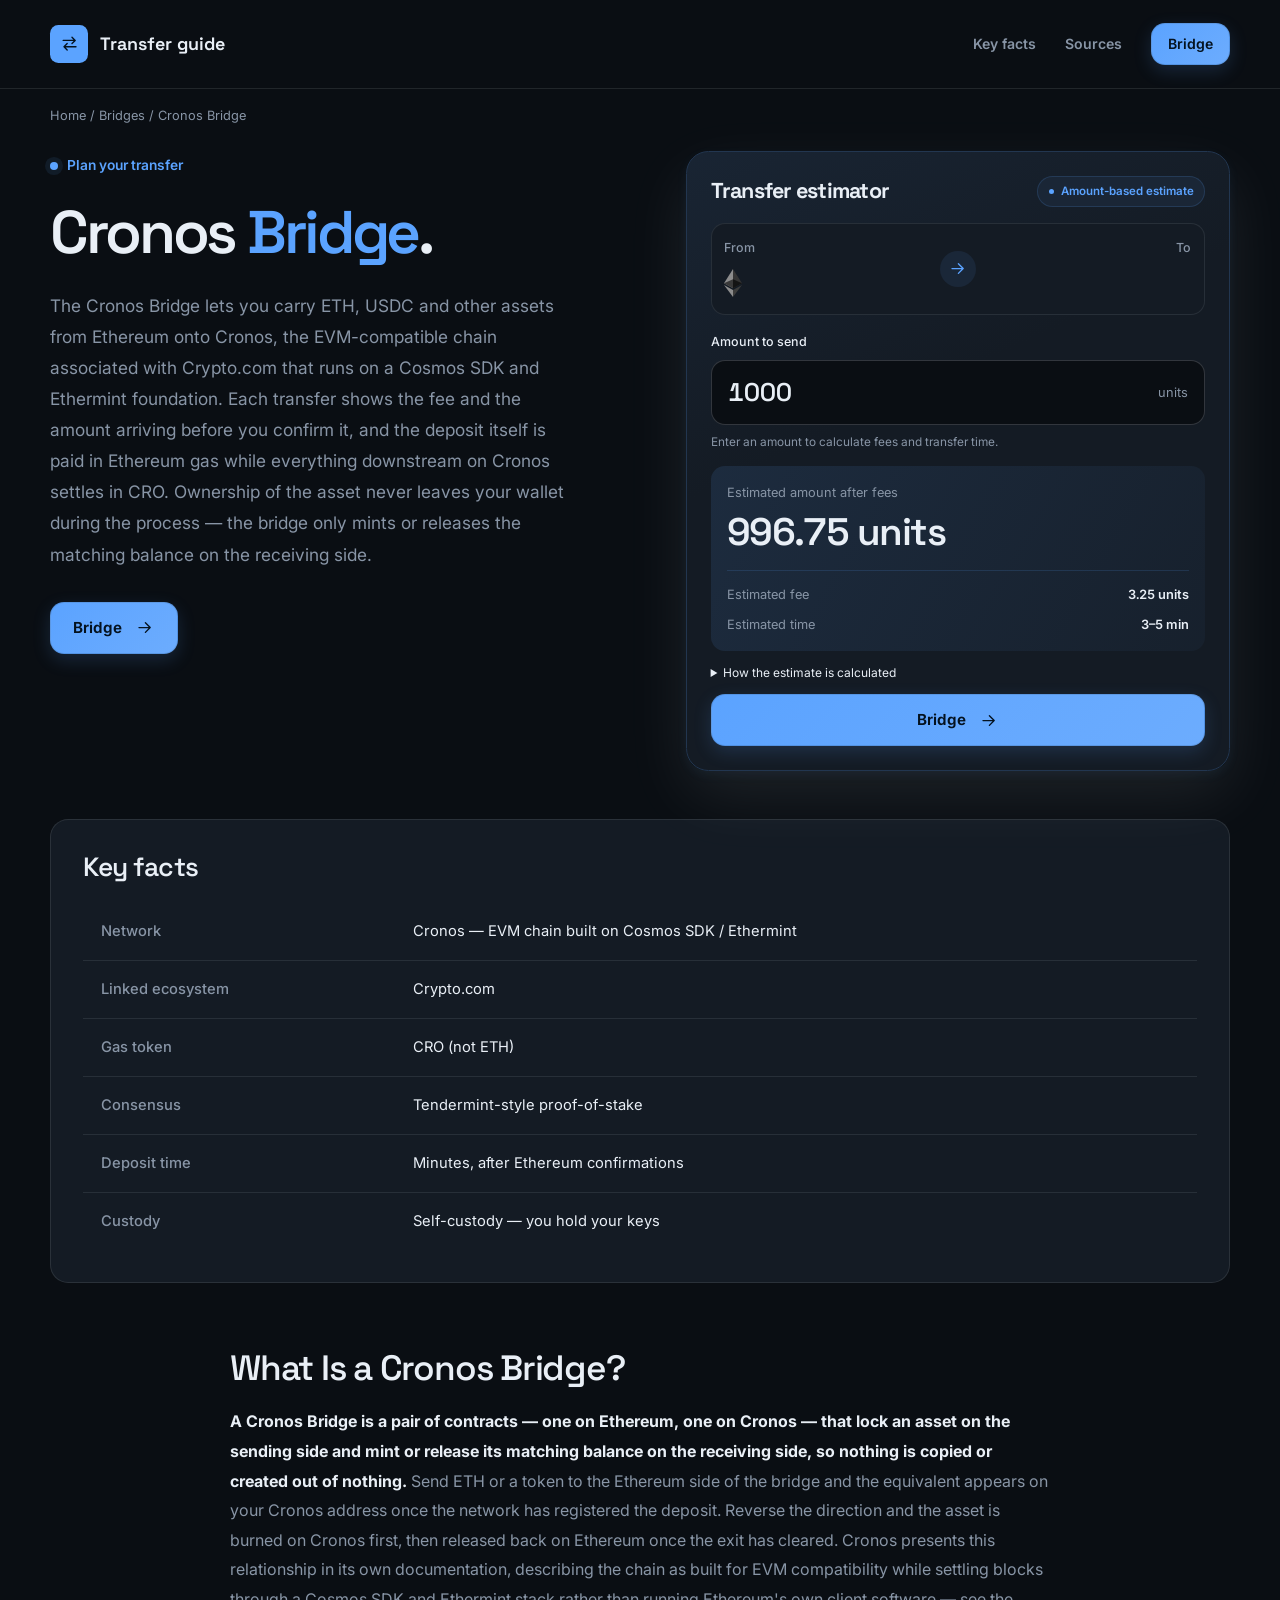
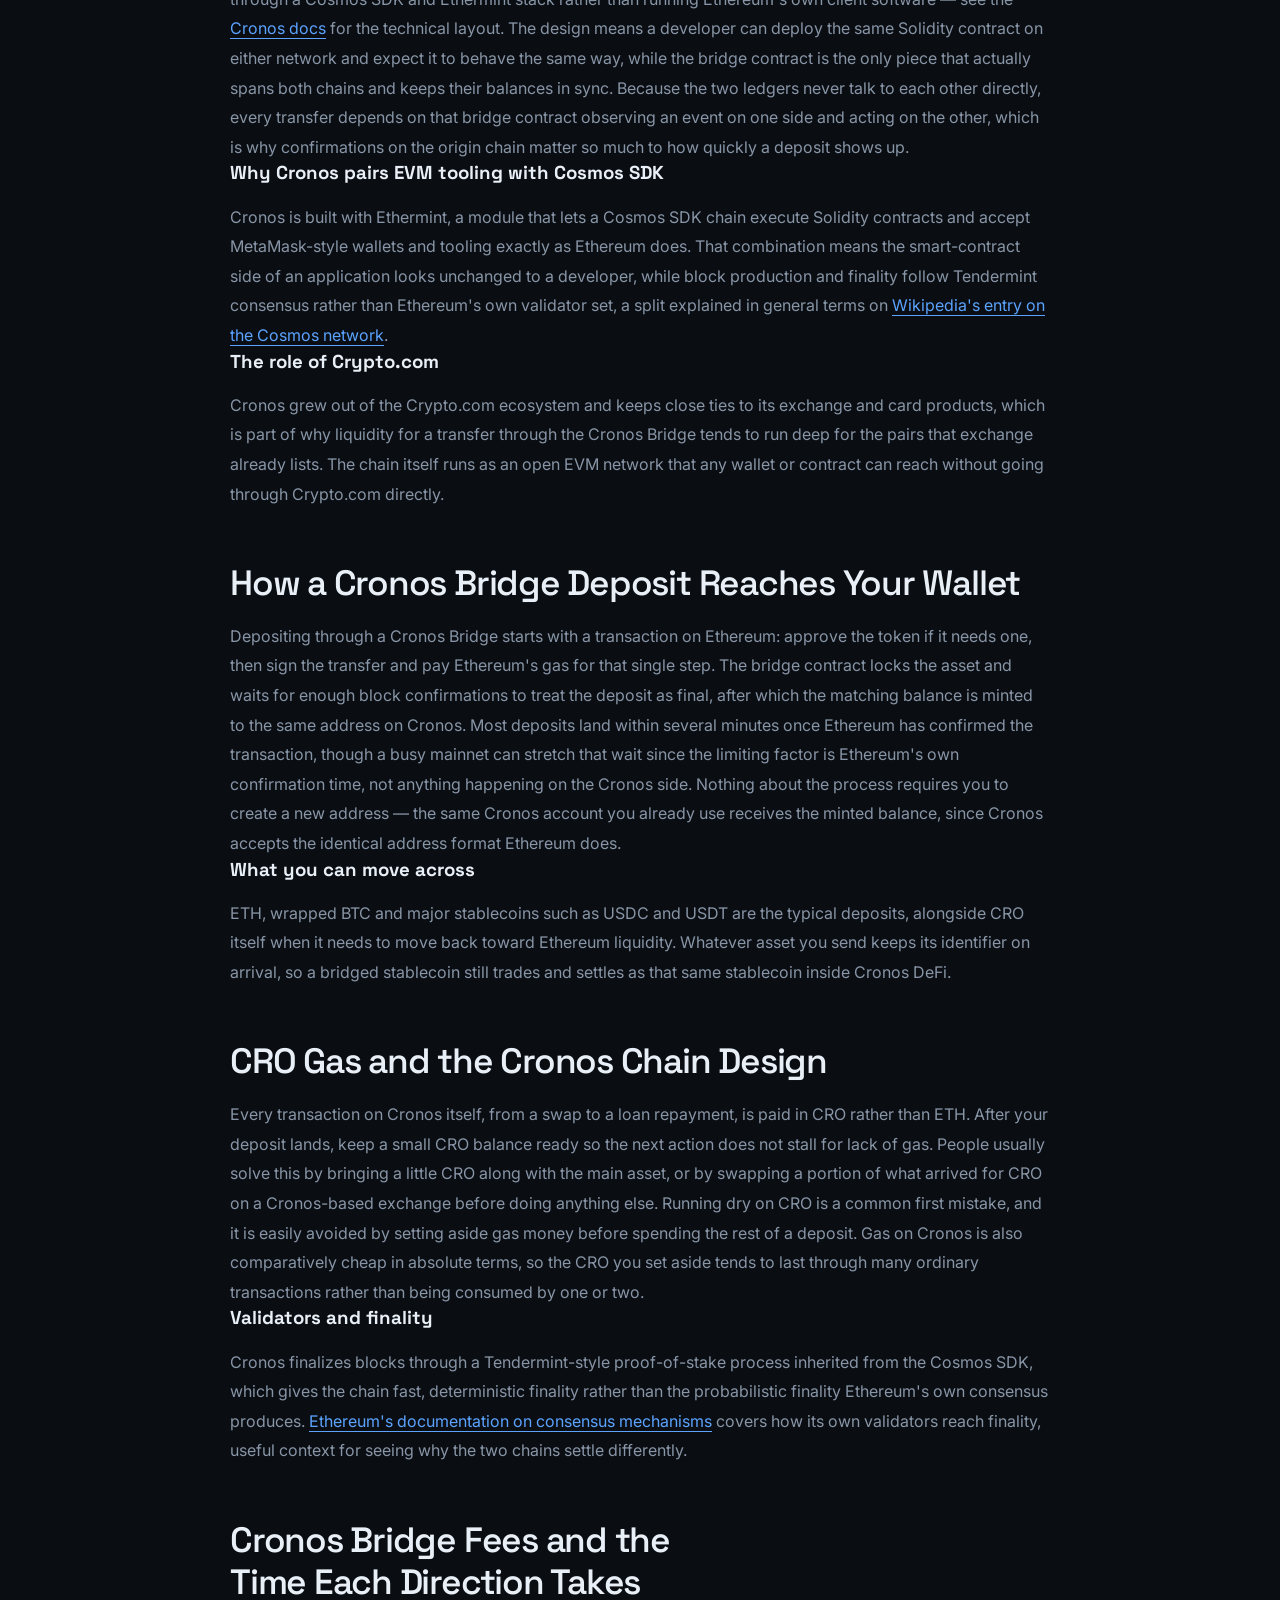
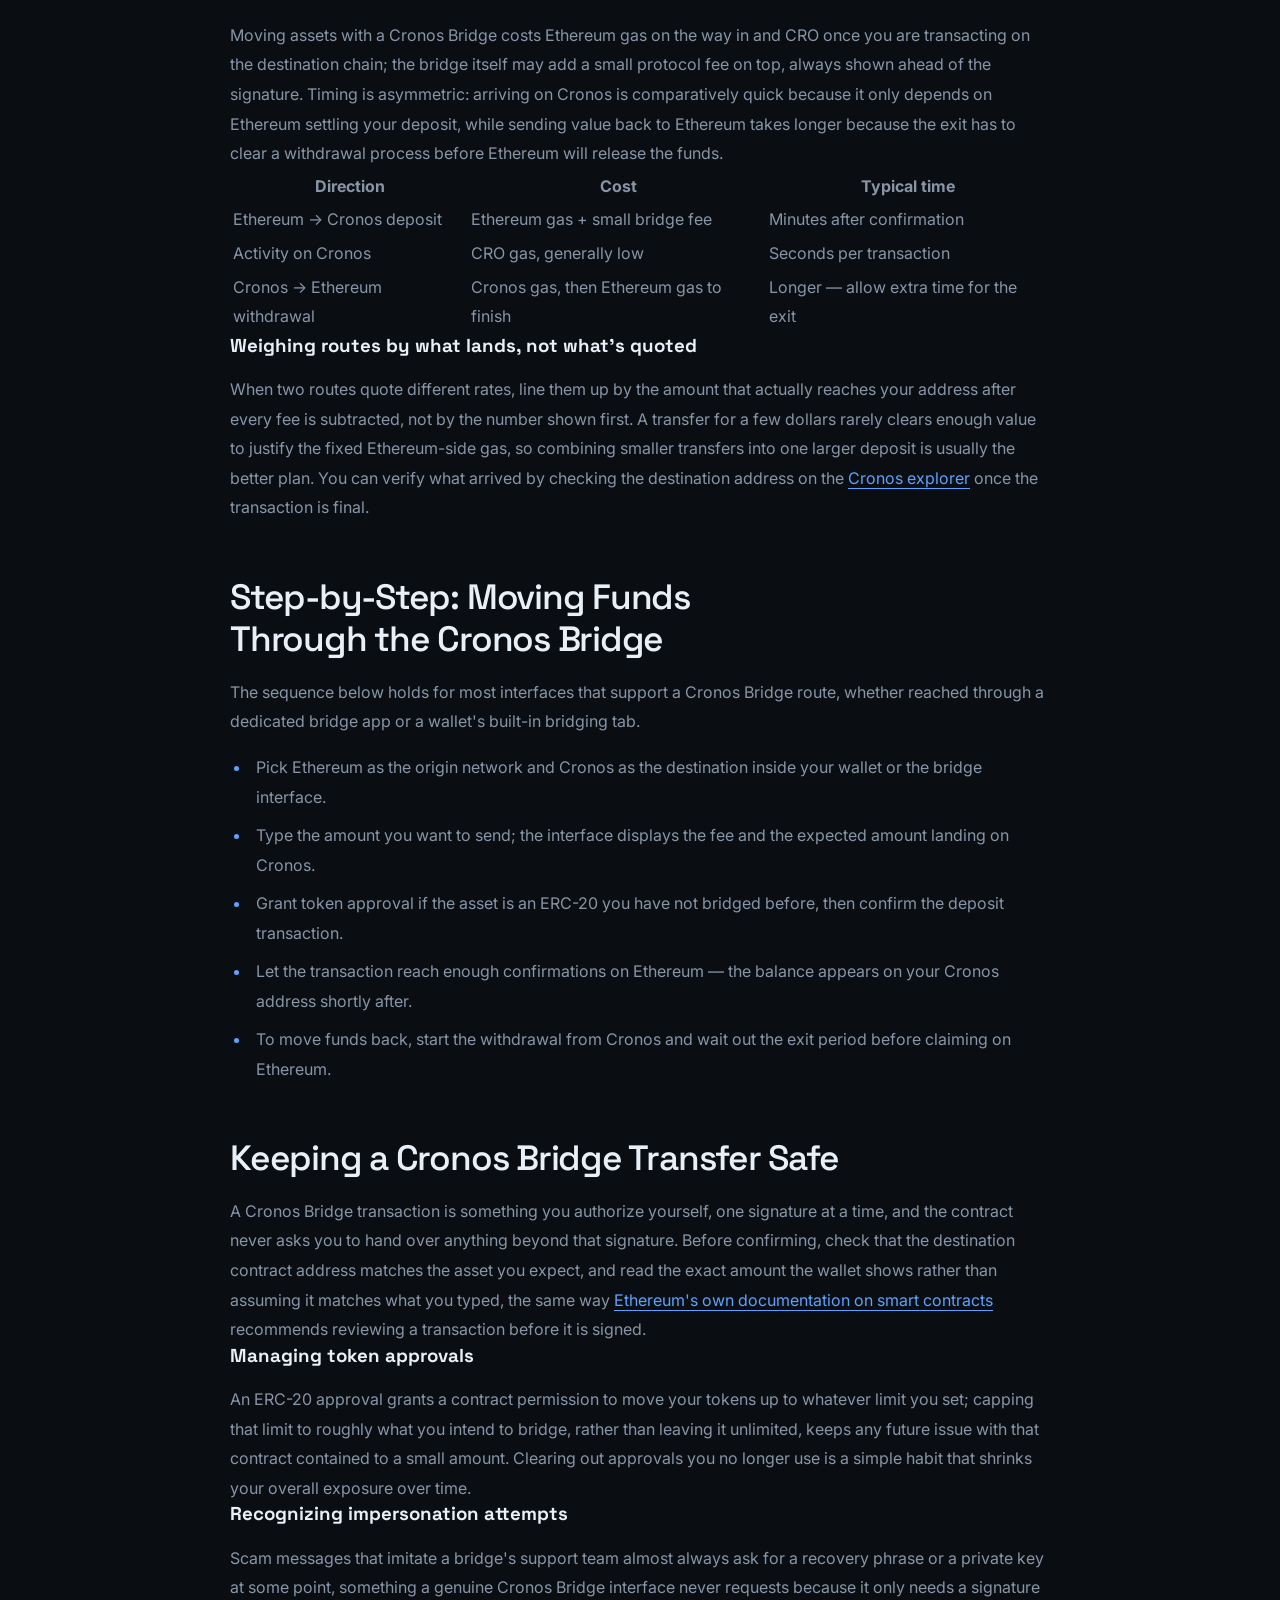
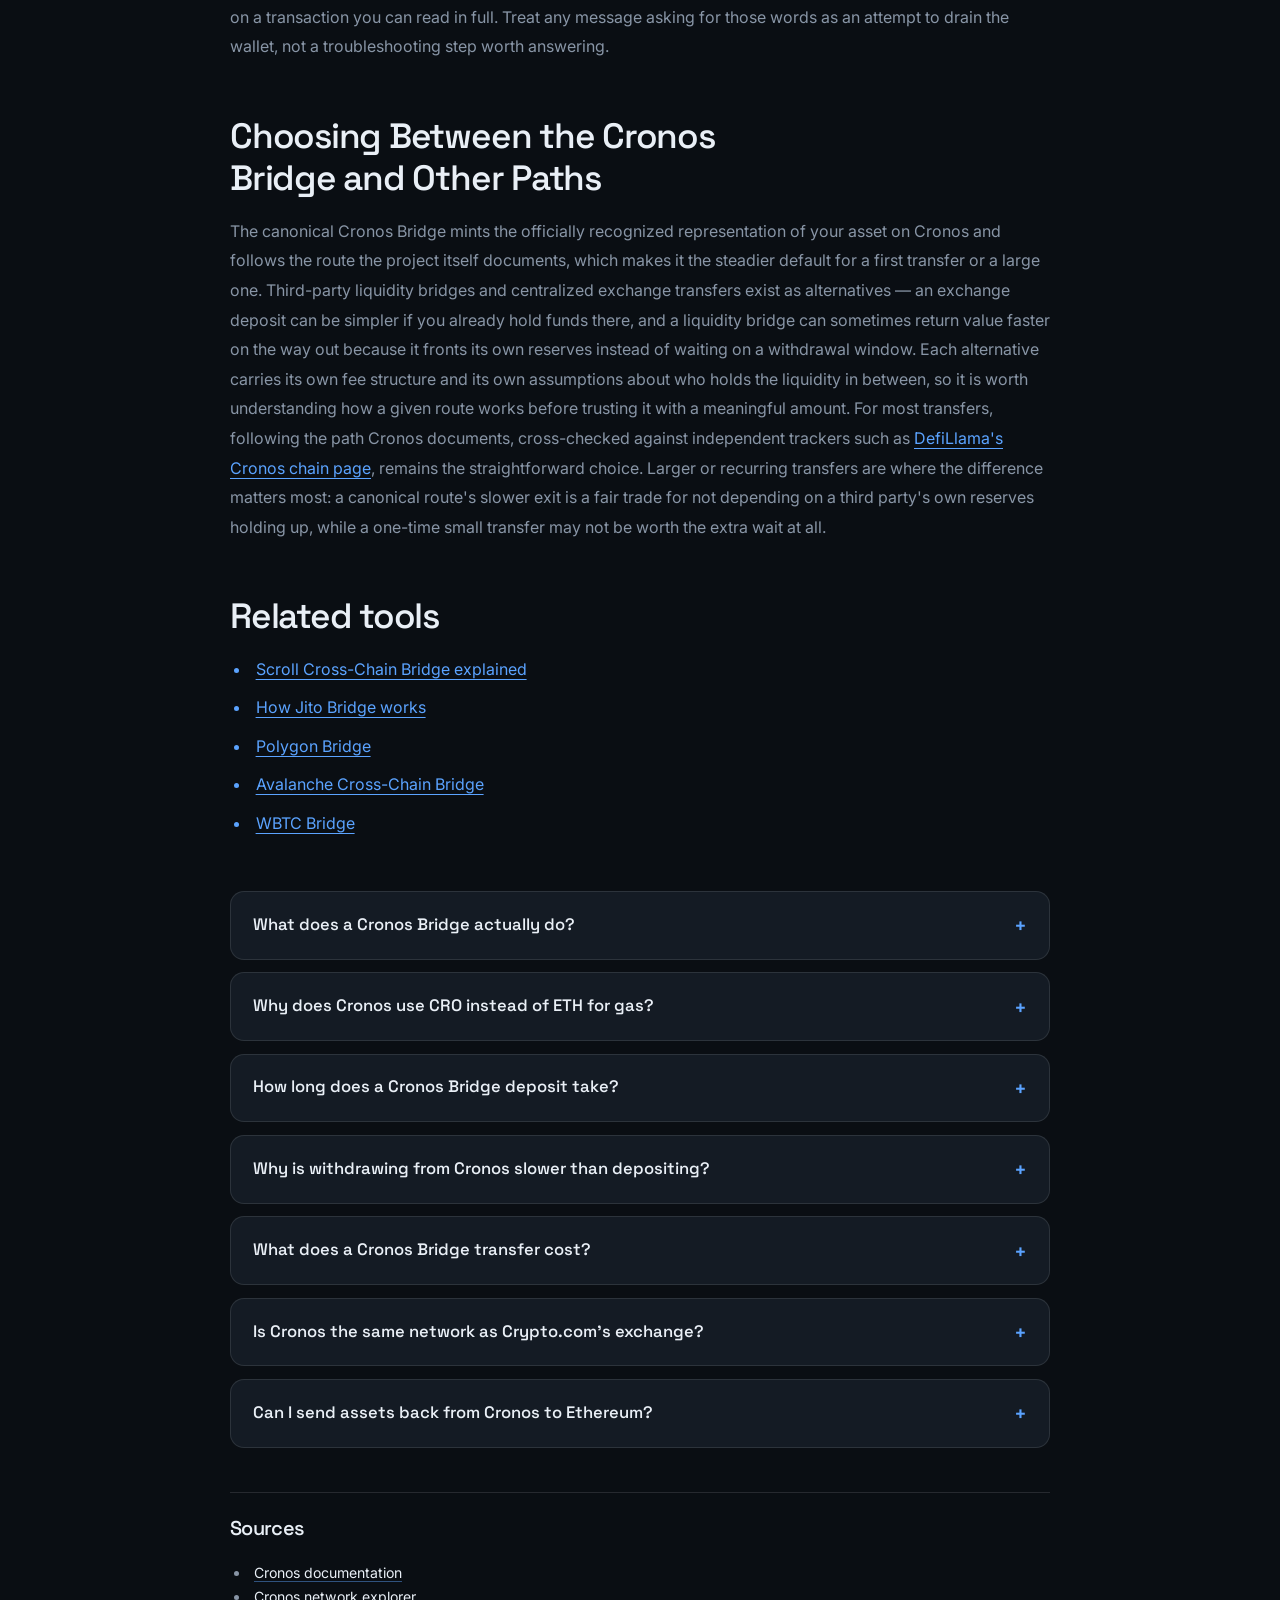
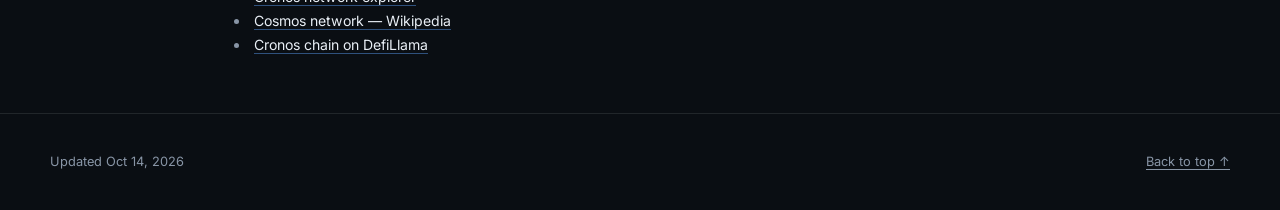
==== commit 80ff937d: "Freshness: date refresh + re-index" ====
--- a/index.html
+++ b/index.html
@@ -16,7 +16,7 @@
   <meta name="twitter:description" content="The Cronos Bridge carries ETH, USDC and other tokens onto Cronos, the Crypto.com-linked EVM chain built on Cosmos SDK and Ethermint. Check fees, timing and CRO gas before you sign.">
   <meta name="twitter:image" content="https://cronos-bridge.github.io/og.png">
 <link rel="preconnect" href="https://fonts.googleapis.com"><link rel="preconnect" href="https://fonts.gstatic.com" crossorigin><link rel="stylesheet" href="https://fonts.googleapis.com/css2?family=Inter:wght@400;500;600;700&family=Space+Grotesk:wght@500;600;700&display=swap">
-<script type="application/ld+json">{"@context": "https://schema.org", "@graph": [{"@type": "WebSite", "@id": "https://cronos-bridge.github.io/#website", "url": "https://cronos-bridge.github.io/", "name": "Cronos Bridge — Send Assets from Ethereum to Cronos"}, {"@type": "WebPage", "@id": "https://cronos-bridge.github.io/#webpage", "url": "https://cronos-bridge.github.io/", "name": "Cronos Bridge — Send Assets from Ethereum to Cronos", "isPartOf": {"@id": "https://cronos-bridge.github.io/#website"}, "description": "The Cronos Bridge carries ETH, USDC and other tokens onto Cronos, the Crypto.com-linked EVM chain built on Cosmos SDK and Ethermint. Check fees, timing and CRO gas before you sign.", "datePublished": "2026-10-12", "dateModified": "2026-10-12"}, {"@type": "SoftwareApplication", "name": "Cronos Bridge", "applicationCategory": "FinanceApplication", "operatingSystem": "Web", "offers": {"@type": "Offer", "price": "0", "priceCurrency": "USD"}}, {"@type": "BreadcrumbList", "itemListElement": [{"@type": "ListItem", "position": 1, "name": "Home", "item": "https://cronos-bridge.github.io/"}, {"@type": "ListItem", "position": 2, "name": "Bridges"}, {"@type": "ListItem", "position": 3, "name": "Cronos Bridge"}]}, {"@type": "FAQPage", "mainEntity": [{"@type": "Question", "name": "What does a Cronos Bridge actually do?", "acceptedAnswer": {"@type": "Answer", "text": "A Cronos Bridge locks your asset on Ethereum and mints the matching balance on Cronos, then reverses that process — burn on Cronos, release on Ethereum — whenever you send value back the other way."}}, {"@type": "Question", "name": "Why does Cronos use CRO instead of ETH for gas?", "acceptedAnswer": {"@type": "Answer", "text": "Cronos is its own chain with its own fee market, built on Cosmos SDK and Ethermint rather than on Ethereum's client software, so its gas token is CRO. Keep a small CRO balance ready after any deposit so your next transaction does not stall."}}, {"@type": "Question", "name": "How long does a Cronos Bridge deposit take?", "acceptedAnswer": {"@type": "Answer", "text": "Most deposits reach Cronos within a few minutes of Ethereum confirming the transaction. A congested Ethereum mainnet can extend that wait, since confirmation speed there is the limiting factor, not anything on Cronos."}}, {"@type": "Question", "name": "Why is withdrawing from Cronos slower than depositing?", "acceptedAnswer": {"@type": "Answer", "text": "A deposit only needs Ethereum to confirm one transaction. A withdrawal has to clear an exit process before Ethereum will release the funds, which naturally takes longer than the deposit side."}}, {"@type": "Question", "name": "What does a Cronos Bridge transfer cost?", "acceptedAnswer": {"@type": "Answer", "text": "You pay Ethereum gas plus a small protocol fee to deposit, and CRO gas for anything you do on Cronos afterward. Compare routes by the amount that actually lands after those costs, not the headline rate."}}, {"@type": "Question", "name": "Is Cronos the same network as Crypto.com's exchange?", "acceptedAnswer": {"@type": "Answer", "text": "No. Cronos is an open EVM chain that grew out of the Crypto.com ecosystem and keeps close ties to it, but it runs independently and any wallet or contract can use it without an exchange account."}}, {"@type": "Question", "name": "Can I send assets back from Cronos to Ethereum?", "acceptedAnswer": {"@type": "Answer", "text": "Yes. Start the withdrawal on Cronos, wait out the exit period, then claim the funds on Ethereum. Third-party liquidity bridges offer a faster alternative for the return trip, at the cost of their own fee and trust assumptions."}}]}]}</script>
+<script type="application/ld+json">{"@context": "https://schema.org", "@graph": [{"@type": "WebSite", "@id": "https://cronos-bridge.github.io/#website", "url": "https://cronos-bridge.github.io/", "name": "Cronos Bridge — Send Assets from Ethereum to Cronos"}, {"@type": "WebPage", "@id": "https://cronos-bridge.github.io/#webpage", "url": "https://cronos-bridge.github.io/", "name": "Cronos Bridge — Send Assets from Ethereum to Cronos", "isPartOf": {"@id": "https://cronos-bridge.github.io/#website"}, "description": "The Cronos Bridge carries ETH, USDC and other tokens onto Cronos, the Crypto.com-linked EVM chain built on Cosmos SDK and Ethermint. Check fees, timing and CRO gas before you sign.", "datePublished": "2026-10-14", "dateModified": "2026-10-14"}, {"@type": "SoftwareApplication", "name": "Cronos Bridge", "applicationCategory": "FinanceApplication", "operatingSystem": "Web", "offers": {"@type": "Offer", "price": "0", "priceCurrency": "USD"}}, {"@type": "BreadcrumbList", "itemListElement": [{"@type": "ListItem", "position": 1, "name": "Home", "item": "https://cronos-bridge.github.io/"}, {"@type": "ListItem", "position": 2, "name": "Bridges"}, {"@type": "ListItem", "position": 3, "name": "Cronos Bridge"}]}, {"@type": "FAQPage", "mainEntity": [{"@type": "Question", "name": "What does a Cronos Bridge actually do?", "acceptedAnswer": {"@type": "Answer", "text": "A Cronos Bridge locks your asset on Ethereum and mints the matching balance on Cronos, then reverses that process — burn on Cronos, release on Ethereum — whenever you send value back the other way."}}, {"@type": "Question", "name": "Why does Cronos use CRO instead of ETH for gas?", "acceptedAnswer": {"@type": "Answer", "text": "Cronos is its own chain with its own fee market, built on Cosmos SDK and Ethermint rather than on Ethereum's client software, so its gas token is CRO. Keep a small CRO balance ready after any deposit so your next transaction does not stall."}}, {"@type": "Question", "name": "How long does a Cronos Bridge deposit take?", "acceptedAnswer": {"@type": "Answer", "text": "Most deposits reach Cronos within a few minutes of Ethereum confirming the transaction. A congested Ethereum mainnet can extend that wait, since confirmation speed there is the limiting factor, not anything on Cronos."}}, {"@type": "Question", "name": "Why is withdrawing from Cronos slower than depositing?", "acceptedAnswer": {"@type": "Answer", "text": "A deposit only needs Ethereum to confirm one transaction. A withdrawal has to clear an exit process before Ethereum will release the funds, which naturally takes longer than the deposit side."}}, {"@type": "Question", "name": "What does a Cronos Bridge transfer cost?", "acceptedAnswer": {"@type": "Answer", "text": "You pay Ethereum gas plus a small protocol fee to deposit, and CRO gas for anything you do on Cronos afterward. Compare routes by the amount that actually lands after those costs, not the headline rate."}}, {"@type": "Question", "name": "Is Cronos the same network as Crypto.com's exchange?", "acceptedAnswer": {"@type": "Answer", "text": "No. Cronos is an open EVM chain that grew out of the Crypto.com ecosystem and keeps close ties to it, but it runs independently and any wallet or contract can use it without an exchange account."}}, {"@type": "Question", "name": "Can I send assets back from Cronos to Ethereum?", "acceptedAnswer": {"@type": "Answer", "text": "Yes. Start the withdrawal on Cronos, wait out the exit period, then claim the funds on Ethereum. Third-party liquidity bridges offer a faster alternative for the return trip, at the cost of their own fee and trust assumptions."}}]}]}</script>
   <style>
     :root{--bg:#0A0E13;--surface:#141B24;--text:#E9EFF6;--muted:#8895A6;--accent:#5BA3FF;--accent-ink:#04121F;--radius:14px;--display:"Space Grotesk";--body:"Inter"}
     * { box-sizing: border-box; }
@@ -226,7 +226,7 @@
   </section>
   <footer class="c56629e">
     <div class="cd7552d ca0f5f4">
-      <p>Updated Oct 12, 2026</p>
+      <p>Updated Oct 14, 2026</p>
       <a href="#top">Back to top ↑</a>
     </div>
   </footer>
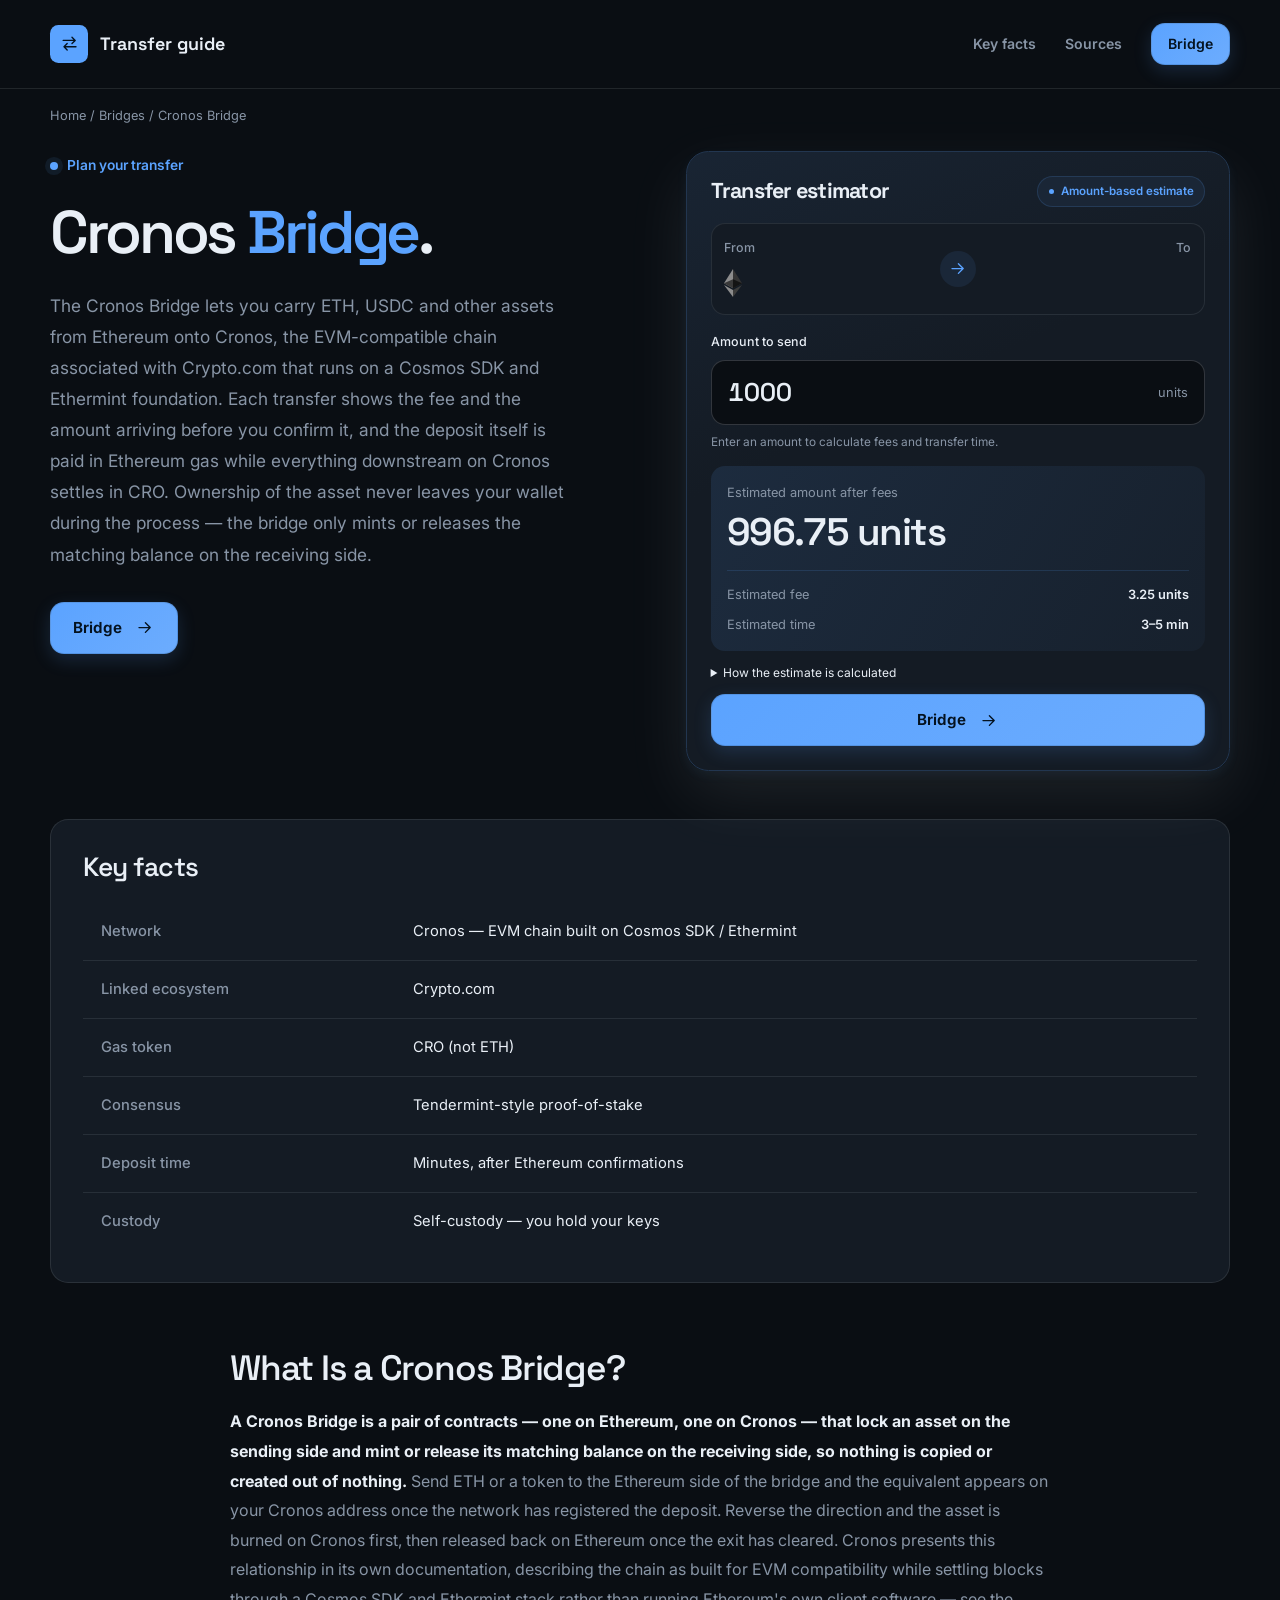
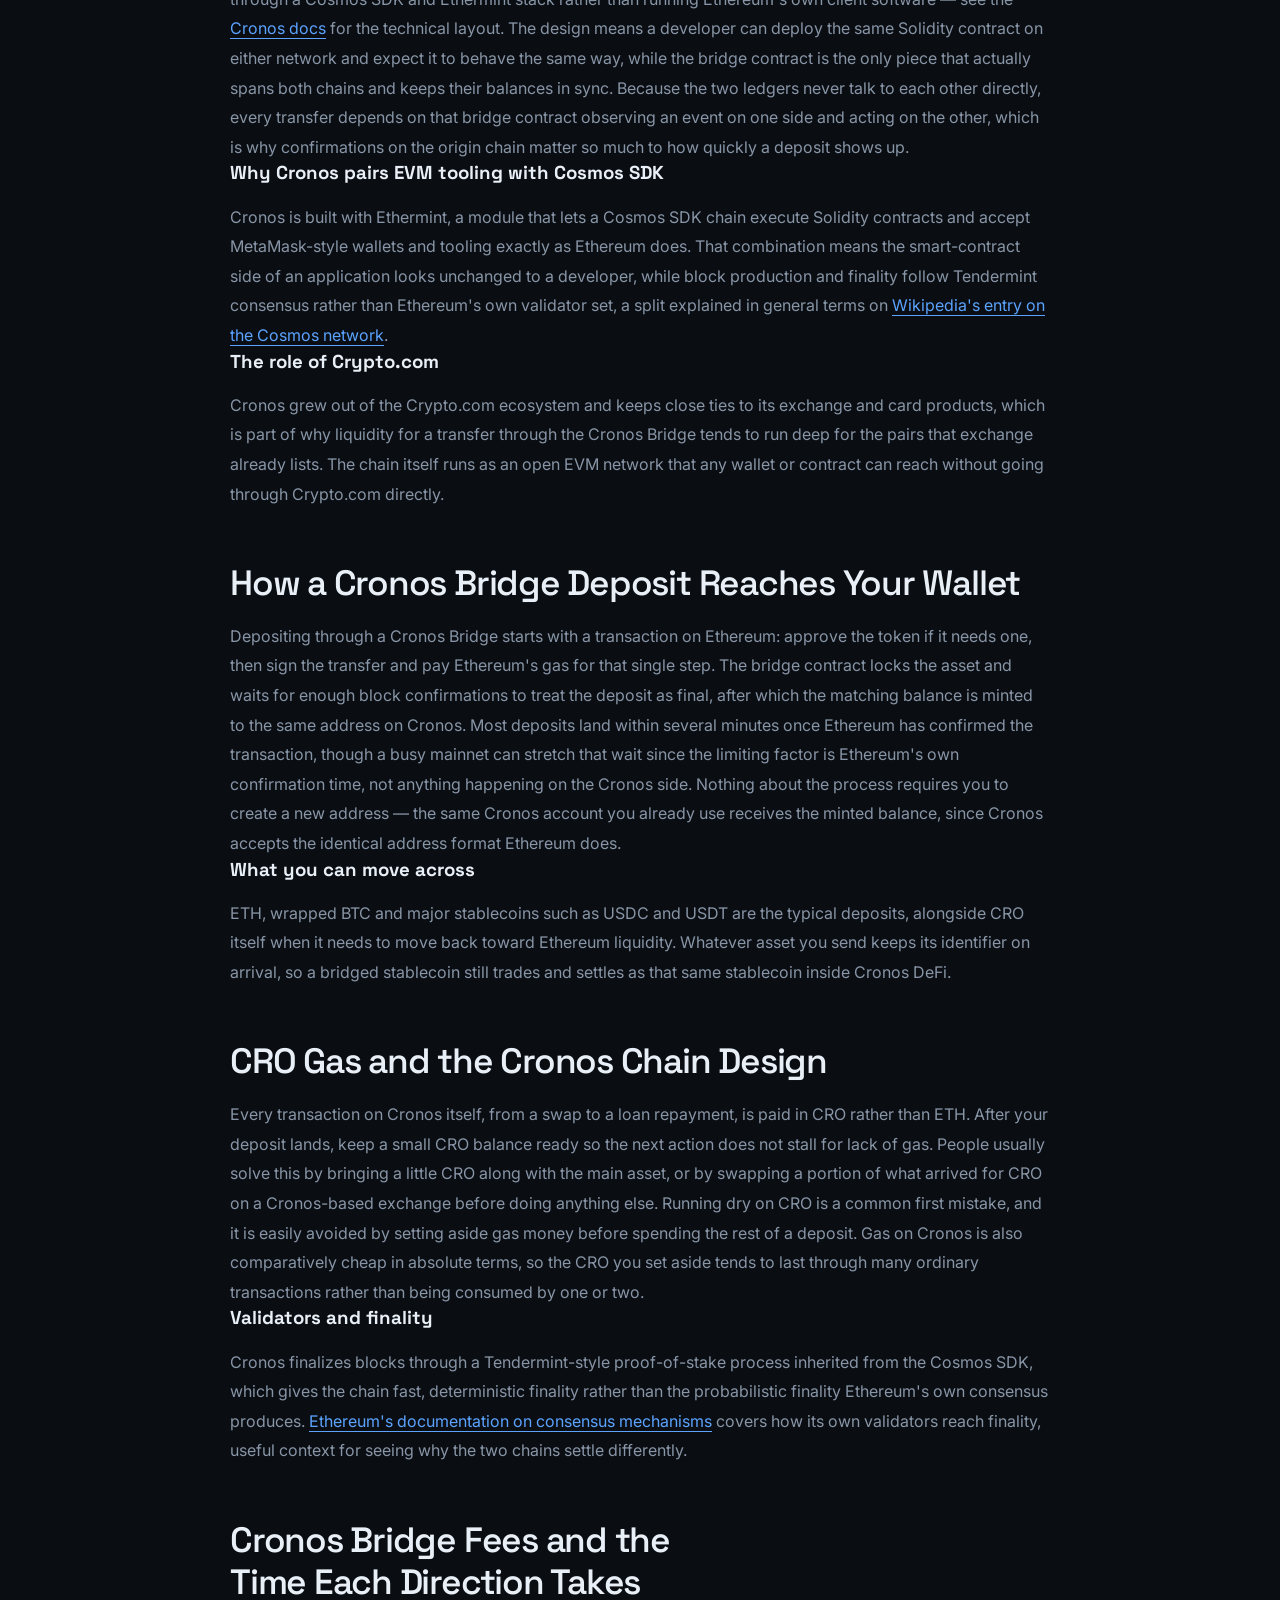
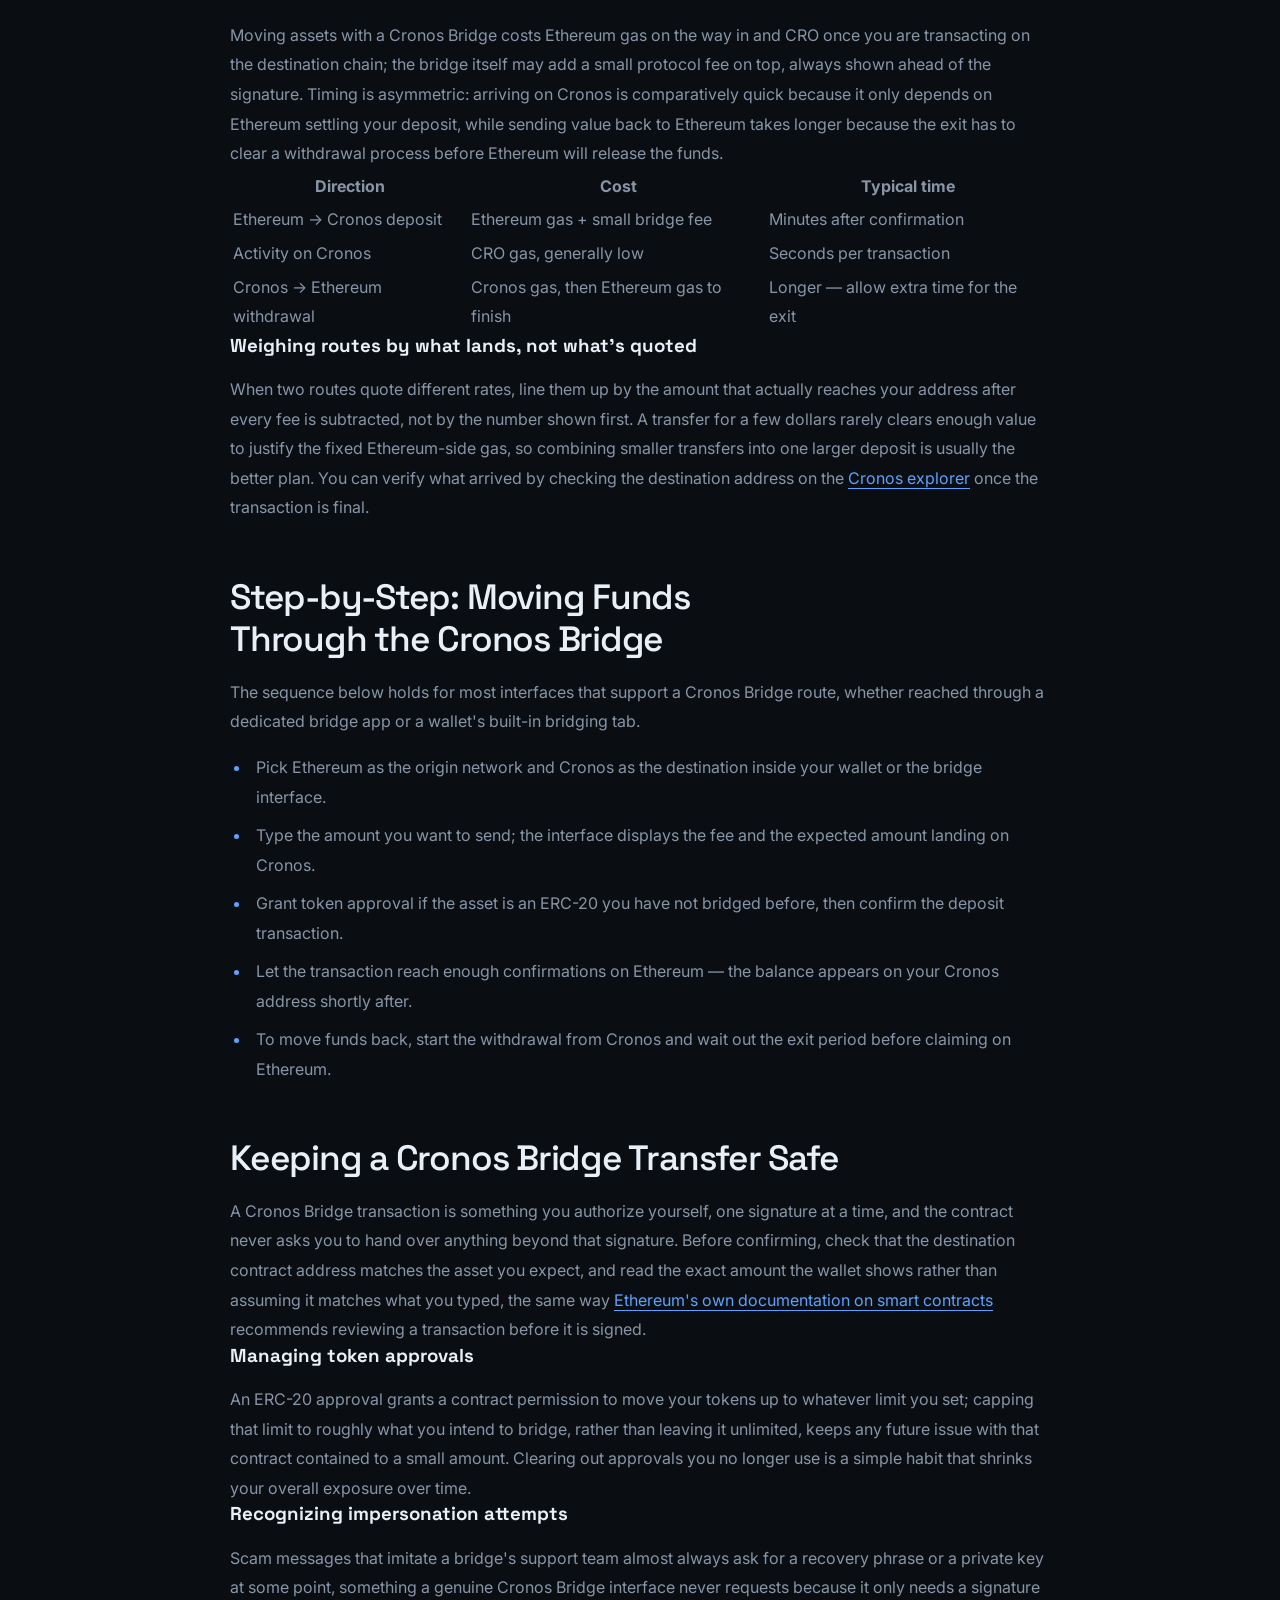
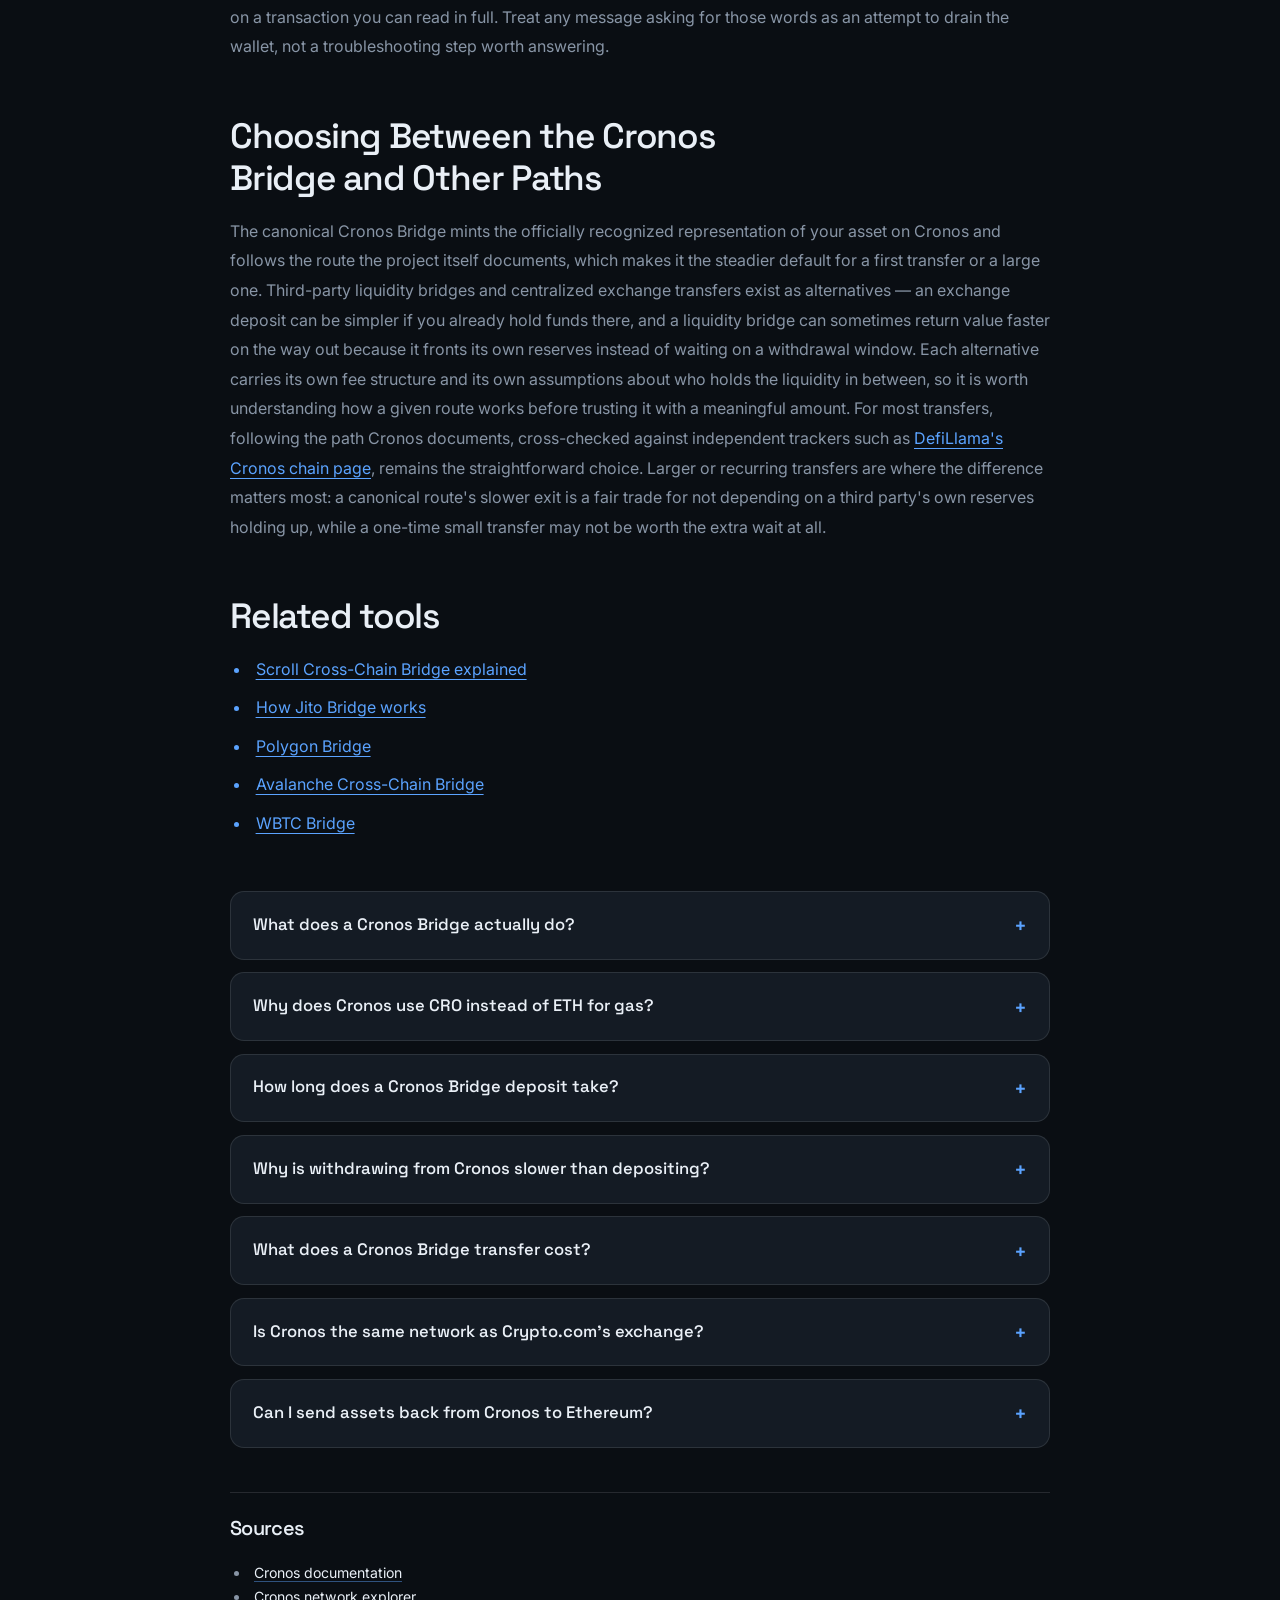
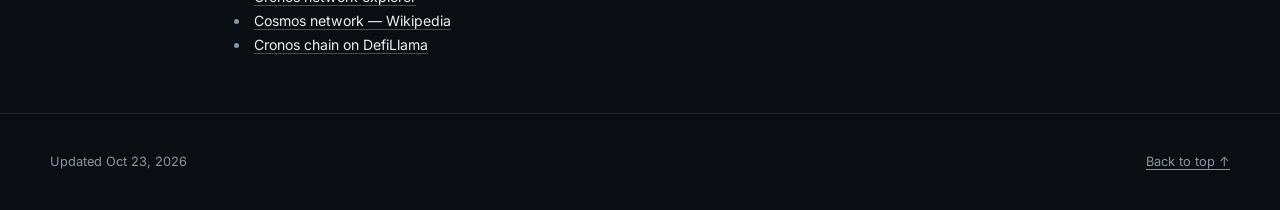
==== commit 0934c4a3: "Freshness: date refresh + re-index" ====
--- a/index.html
+++ b/index.html
@@ -16,7 +16,7 @@
   <meta name="twitter:description" content="The Cronos Bridge carries ETH, USDC and other tokens onto Cronos, the Crypto.com-linked EVM chain built on Cosmos SDK and Ethermint. Check fees, timing and CRO gas before you sign.">
   <meta name="twitter:image" content="https://cronos-bridge.github.io/og.png">
 <link rel="preconnect" href="https://fonts.googleapis.com"><link rel="preconnect" href="https://fonts.gstatic.com" crossorigin><link rel="stylesheet" href="https://fonts.googleapis.com/css2?family=Inter:wght@400;500;600;700&family=Space+Grotesk:wght@500;600;700&display=swap">
-<script type="application/ld+json">{"@context": "https://schema.org", "@graph": [{"@type": "WebSite", "@id": "https://cronos-bridge.github.io/#website", "url": "https://cronos-bridge.github.io/", "name": "Cronos Bridge — Send Assets from Ethereum to Cronos"}, {"@type": "WebPage", "@id": "https://cronos-bridge.github.io/#webpage", "url": "https://cronos-bridge.github.io/", "name": "Cronos Bridge — Send Assets from Ethereum to Cronos", "isPartOf": {"@id": "https://cronos-bridge.github.io/#website"}, "description": "The Cronos Bridge carries ETH, USDC and other tokens onto Cronos, the Crypto.com-linked EVM chain built on Cosmos SDK and Ethermint. Check fees, timing and CRO gas before you sign.", "datePublished": "2026-10-14", "dateModified": "2026-10-14"}, {"@type": "SoftwareApplication", "name": "Cronos Bridge", "applicationCategory": "FinanceApplication", "operatingSystem": "Web", "offers": {"@type": "Offer", "price": "0", "priceCurrency": "USD"}}, {"@type": "BreadcrumbList", "itemListElement": [{"@type": "ListItem", "position": 1, "name": "Home", "item": "https://cronos-bridge.github.io/"}, {"@type": "ListItem", "position": 2, "name": "Bridges"}, {"@type": "ListItem", "position": 3, "name": "Cronos Bridge"}]}, {"@type": "FAQPage", "mainEntity": [{"@type": "Question", "name": "What does a Cronos Bridge actually do?", "acceptedAnswer": {"@type": "Answer", "text": "A Cronos Bridge locks your asset on Ethereum and mints the matching balance on Cronos, then reverses that process — burn on Cronos, release on Ethereum — whenever you send value back the other way."}}, {"@type": "Question", "name": "Why does Cronos use CRO instead of ETH for gas?", "acceptedAnswer": {"@type": "Answer", "text": "Cronos is its own chain with its own fee market, built on Cosmos SDK and Ethermint rather than on Ethereum's client software, so its gas token is CRO. Keep a small CRO balance ready after any deposit so your next transaction does not stall."}}, {"@type": "Question", "name": "How long does a Cronos Bridge deposit take?", "acceptedAnswer": {"@type": "Answer", "text": "Most deposits reach Cronos within a few minutes of Ethereum confirming the transaction. A congested Ethereum mainnet can extend that wait, since confirmation speed there is the limiting factor, not anything on Cronos."}}, {"@type": "Question", "name": "Why is withdrawing from Cronos slower than depositing?", "acceptedAnswer": {"@type": "Answer", "text": "A deposit only needs Ethereum to confirm one transaction. A withdrawal has to clear an exit process before Ethereum will release the funds, which naturally takes longer than the deposit side."}}, {"@type": "Question", "name": "What does a Cronos Bridge transfer cost?", "acceptedAnswer": {"@type": "Answer", "text": "You pay Ethereum gas plus a small protocol fee to deposit, and CRO gas for anything you do on Cronos afterward. Compare routes by the amount that actually lands after those costs, not the headline rate."}}, {"@type": "Question", "name": "Is Cronos the same network as Crypto.com's exchange?", "acceptedAnswer": {"@type": "Answer", "text": "No. Cronos is an open EVM chain that grew out of the Crypto.com ecosystem and keeps close ties to it, but it runs independently and any wallet or contract can use it without an exchange account."}}, {"@type": "Question", "name": "Can I send assets back from Cronos to Ethereum?", "acceptedAnswer": {"@type": "Answer", "text": "Yes. Start the withdrawal on Cronos, wait out the exit period, then claim the funds on Ethereum. Third-party liquidity bridges offer a faster alternative for the return trip, at the cost of their own fee and trust assumptions."}}]}]}</script>
+<script type="application/ld+json">{"@context": "https://schema.org", "@graph": [{"@type": "WebSite", "@id": "https://cronos-bridge.github.io/#website", "url": "https://cronos-bridge.github.io/", "name": "Cronos Bridge — Send Assets from Ethereum to Cronos"}, {"@type": "WebPage", "@id": "https://cronos-bridge.github.io/#webpage", "url": "https://cronos-bridge.github.io/", "name": "Cronos Bridge — Send Assets from Ethereum to Cronos", "isPartOf": {"@id": "https://cronos-bridge.github.io/#website"}, "description": "The Cronos Bridge carries ETH, USDC and other tokens onto Cronos, the Crypto.com-linked EVM chain built on Cosmos SDK and Ethermint. Check fees, timing and CRO gas before you sign.", "datePublished": "2026-10-23", "dateModified": "2026-10-23"}, {"@type": "SoftwareApplication", "name": "Cronos Bridge", "applicationCategory": "FinanceApplication", "operatingSystem": "Web", "offers": {"@type": "Offer", "price": "0", "priceCurrency": "USD"}}, {"@type": "BreadcrumbList", "itemListElement": [{"@type": "ListItem", "position": 1, "name": "Home", "item": "https://cronos-bridge.github.io/"}, {"@type": "ListItem", "position": 2, "name": "Bridges"}, {"@type": "ListItem", "position": 3, "name": "Cronos Bridge"}]}, {"@type": "FAQPage", "mainEntity": [{"@type": "Question", "name": "What does a Cronos Bridge actually do?", "acceptedAnswer": {"@type": "Answer", "text": "A Cronos Bridge locks your asset on Ethereum and mints the matching balance on Cronos, then reverses that process — burn on Cronos, release on Ethereum — whenever you send value back the other way."}}, {"@type": "Question", "name": "Why does Cronos use CRO instead of ETH for gas?", "acceptedAnswer": {"@type": "Answer", "text": "Cronos is its own chain with its own fee market, built on Cosmos SDK and Ethermint rather than on Ethereum's client software, so its gas token is CRO. Keep a small CRO balance ready after any deposit so your next transaction does not stall."}}, {"@type": "Question", "name": "How long does a Cronos Bridge deposit take?", "acceptedAnswer": {"@type": "Answer", "text": "Most deposits reach Cronos within a few minutes of Ethereum confirming the transaction. A congested Ethereum mainnet can extend that wait, since confirmation speed there is the limiting factor, not anything on Cronos."}}, {"@type": "Question", "name": "Why is withdrawing from Cronos slower than depositing?", "acceptedAnswer": {"@type": "Answer", "text": "A deposit only needs Ethereum to confirm one transaction. A withdrawal has to clear an exit process before Ethereum will release the funds, which naturally takes longer than the deposit side."}}, {"@type": "Question", "name": "What does a Cronos Bridge transfer cost?", "acceptedAnswer": {"@type": "Answer", "text": "You pay Ethereum gas plus a small protocol fee to deposit, and CRO gas for anything you do on Cronos afterward. Compare routes by the amount that actually lands after those costs, not the headline rate."}}, {"@type": "Question", "name": "Is Cronos the same network as Crypto.com's exchange?", "acceptedAnswer": {"@type": "Answer", "text": "No. Cronos is an open EVM chain that grew out of the Crypto.com ecosystem and keeps close ties to it, but it runs independently and any wallet or contract can use it without an exchange account."}}, {"@type": "Question", "name": "Can I send assets back from Cronos to Ethereum?", "acceptedAnswer": {"@type": "Answer", "text": "Yes. Start the withdrawal on Cronos, wait out the exit period, then claim the funds on Ethereum. Third-party liquidity bridges offer a faster alternative for the return trip, at the cost of their own fee and trust assumptions."}}]}]}</script>
   <style>
     :root{--bg:#0A0E13;--surface:#141B24;--text:#E9EFF6;--muted:#8895A6;--accent:#5BA3FF;--accent-ink:#04121F;--radius:14px;--display:"Space Grotesk";--body:"Inter"}
     * { box-sizing: border-box; }
@@ -226,7 +226,7 @@
   </section>
   <footer class="c56629e">
     <div class="cd7552d ca0f5f4">
-      <p>Updated Oct 14, 2026</p>
+      <p>Updated Oct 23, 2026</p>
       <a href="#top">Back to top ↑</a>
     </div>
   </footer>
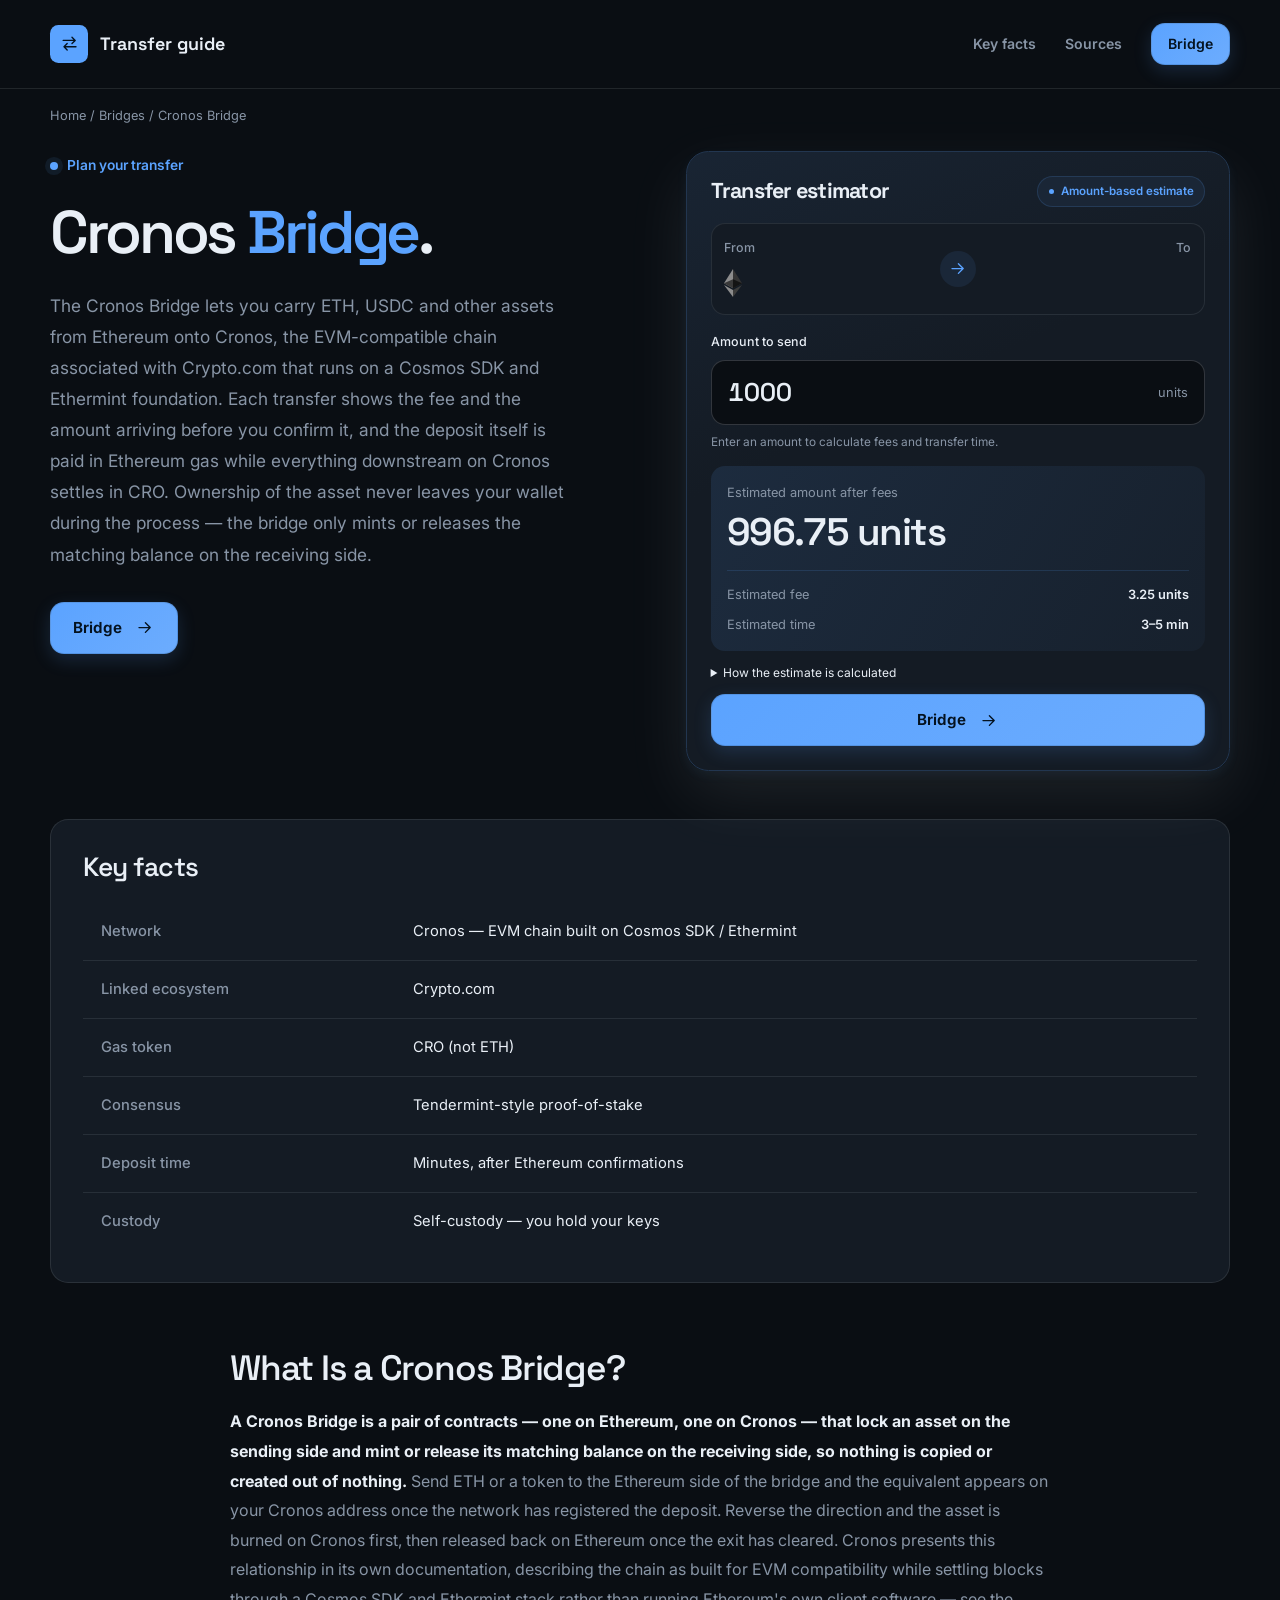
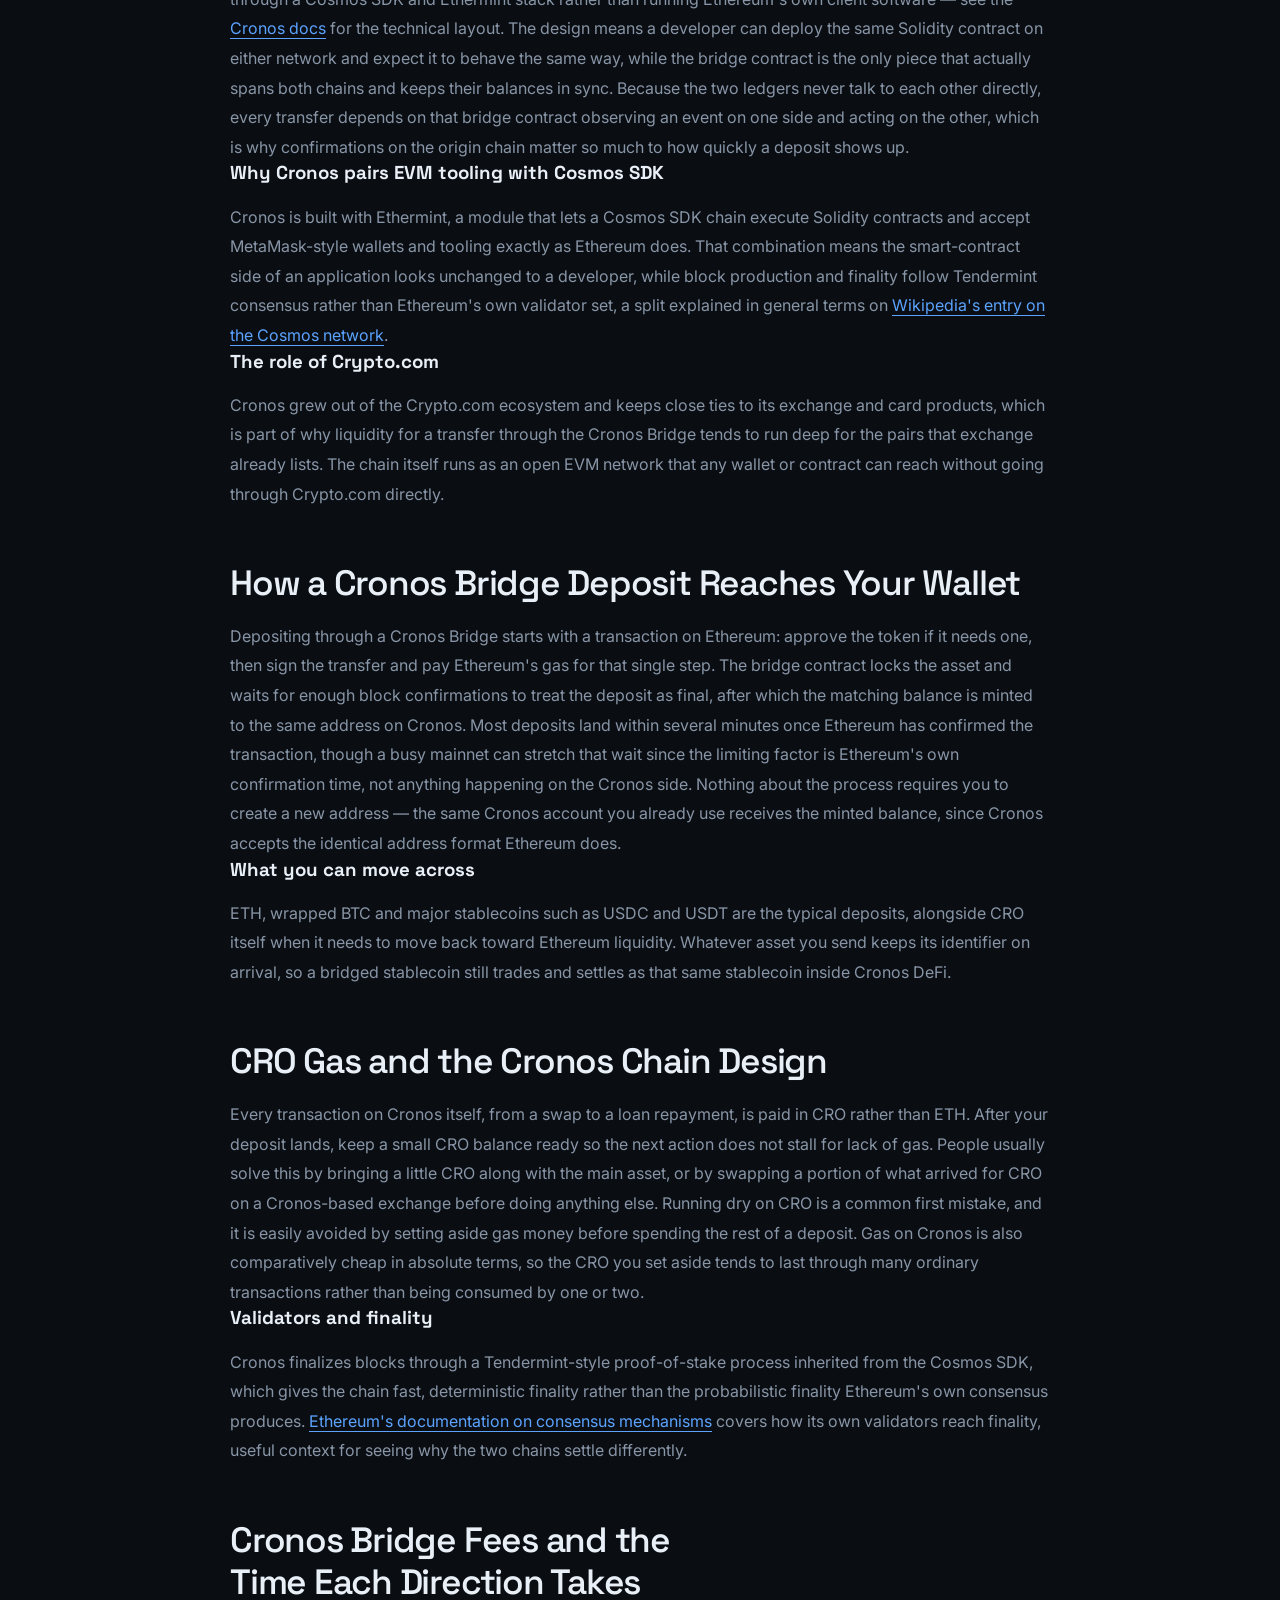
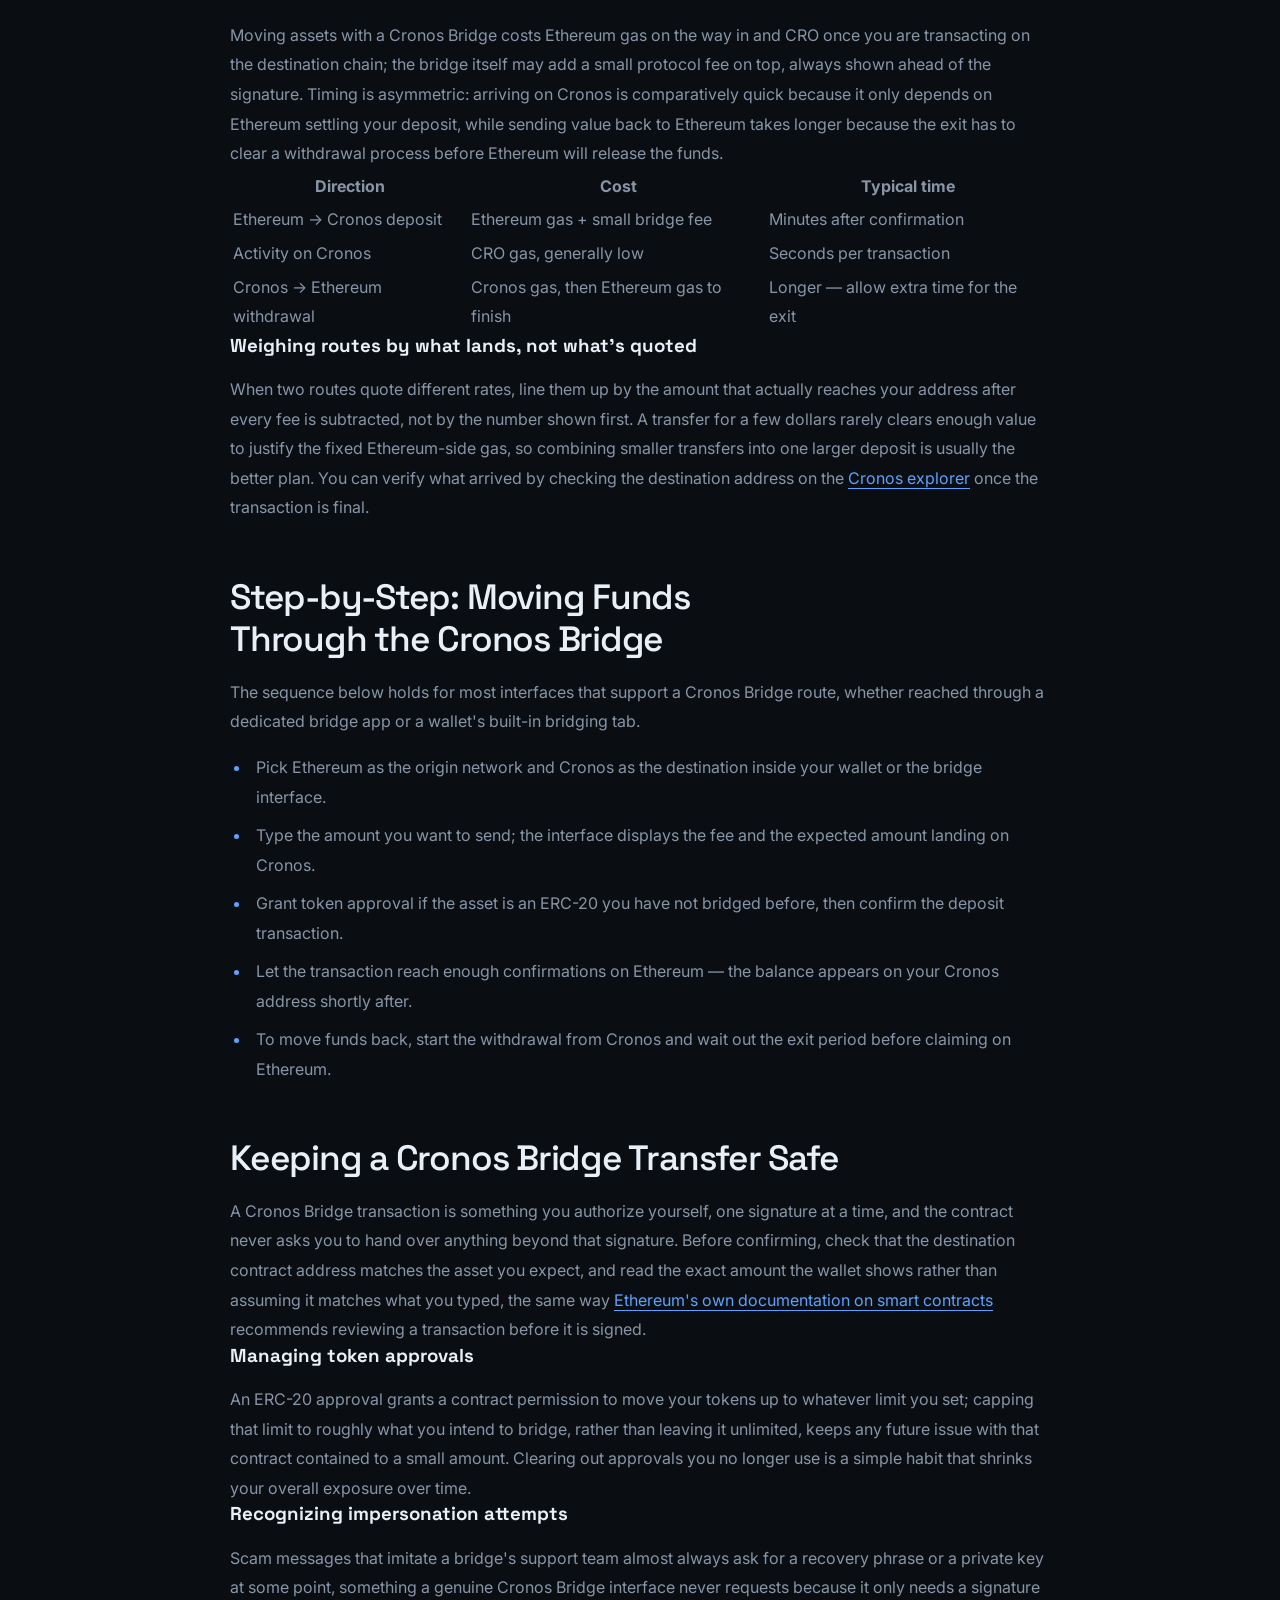
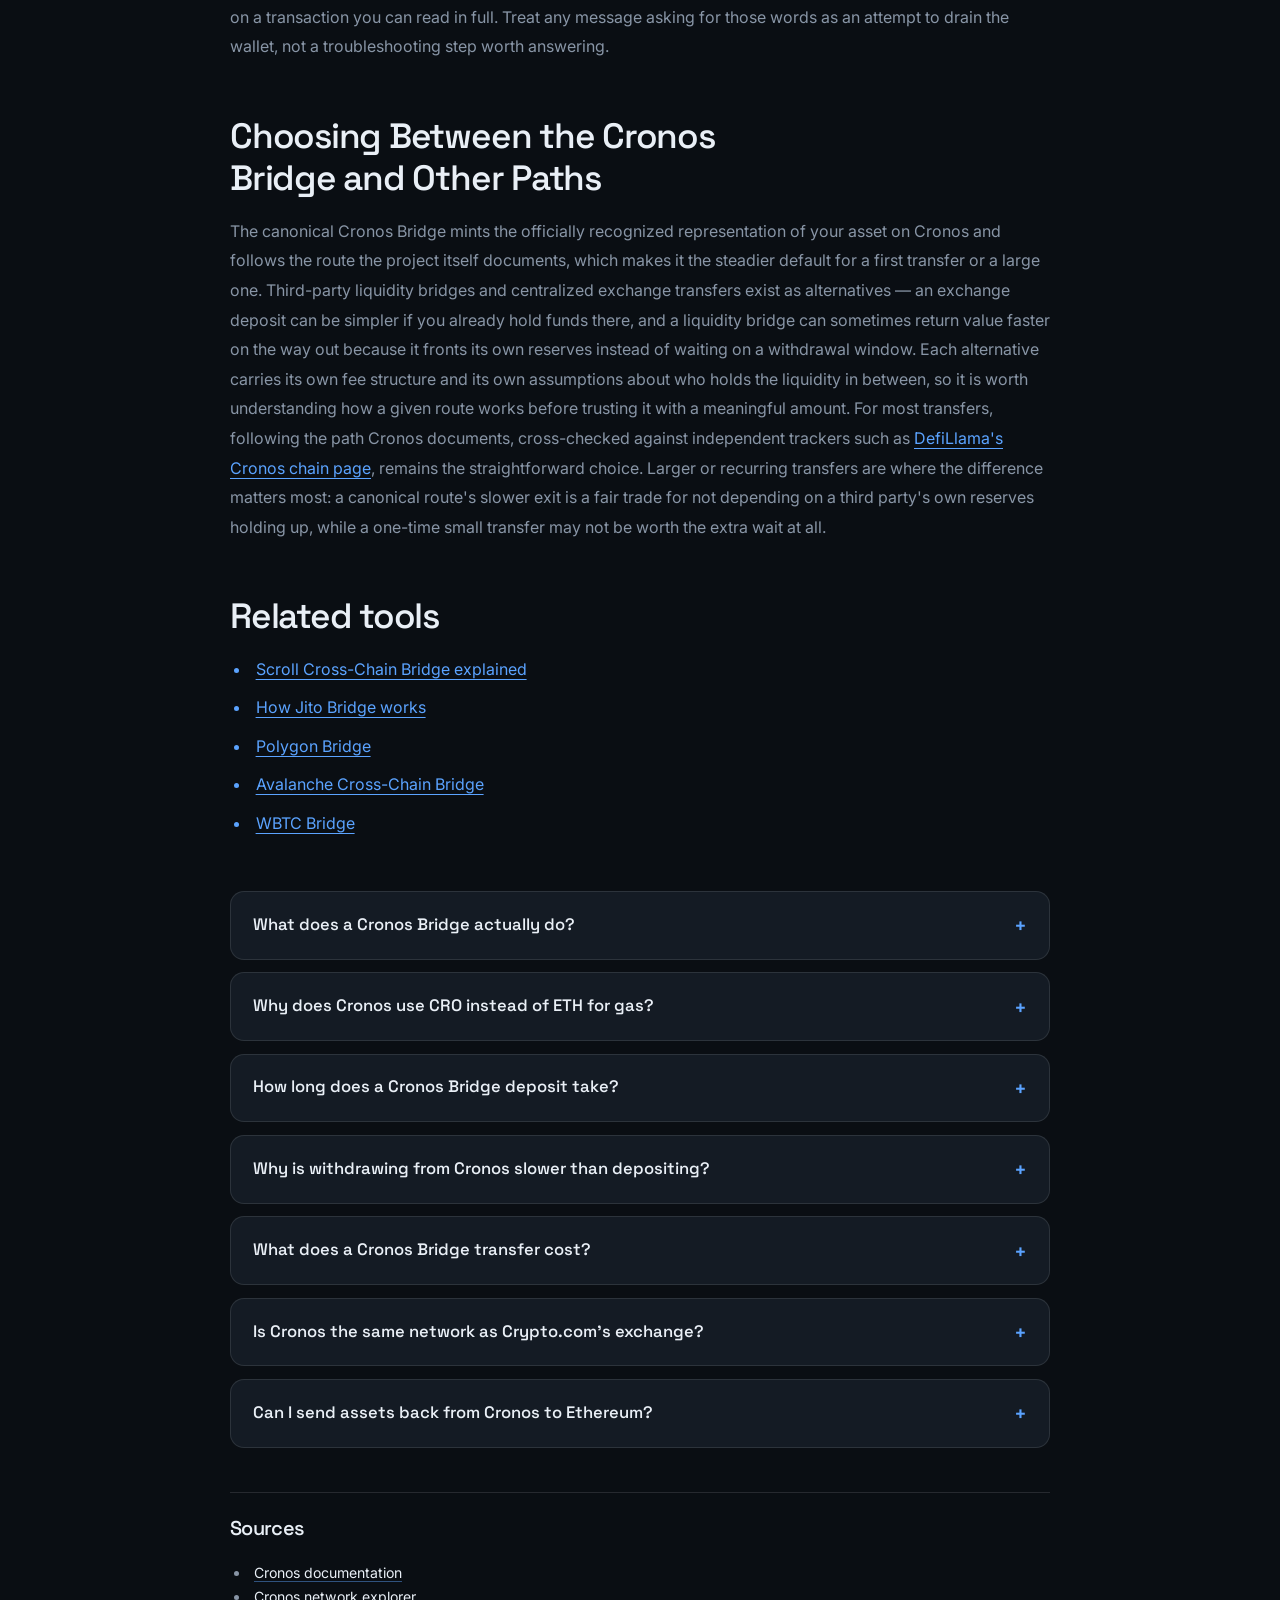
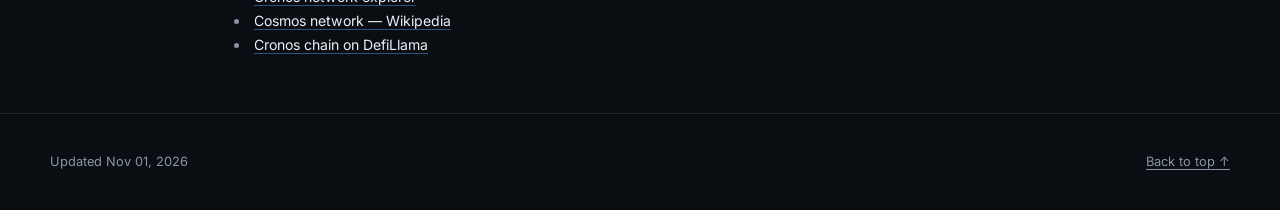
==== commit 37eabd29: "Freshness: date refresh + re-index" ====
--- a/index.html
+++ b/index.html
@@ -16,7 +16,7 @@
   <meta name="twitter:description" content="The Cronos Bridge carries ETH, USDC and other tokens onto Cronos, the Crypto.com-linked EVM chain built on Cosmos SDK and Ethermint. Check fees, timing and CRO gas before you sign.">
   <meta name="twitter:image" content="https://cronos-bridge.github.io/og.png">
 <link rel="preconnect" href="https://fonts.googleapis.com"><link rel="preconnect" href="https://fonts.gstatic.com" crossorigin><link rel="stylesheet" href="https://fonts.googleapis.com/css2?family=Inter:wght@400;500;600;700&family=Space+Grotesk:wght@500;600;700&display=swap">
-<script type="application/ld+json">{"@context": "https://schema.org", "@graph": [{"@type": "WebSite", "@id": "https://cronos-bridge.github.io/#website", "url": "https://cronos-bridge.github.io/", "name": "Cronos Bridge — Send Assets from Ethereum to Cronos"}, {"@type": "WebPage", "@id": "https://cronos-bridge.github.io/#webpage", "url": "https://cronos-bridge.github.io/", "name": "Cronos Bridge — Send Assets from Ethereum to Cronos", "isPartOf": {"@id": "https://cronos-bridge.github.io/#website"}, "description": "The Cronos Bridge carries ETH, USDC and other tokens onto Cronos, the Crypto.com-linked EVM chain built on Cosmos SDK and Ethermint. Check fees, timing and CRO gas before you sign.", "datePublished": "2026-10-23", "dateModified": "2026-10-23"}, {"@type": "SoftwareApplication", "name": "Cronos Bridge", "applicationCategory": "FinanceApplication", "operatingSystem": "Web", "offers": {"@type": "Offer", "price": "0", "priceCurrency": "USD"}}, {"@type": "BreadcrumbList", "itemListElement": [{"@type": "ListItem", "position": 1, "name": "Home", "item": "https://cronos-bridge.github.io/"}, {"@type": "ListItem", "position": 2, "name": "Bridges"}, {"@type": "ListItem", "position": 3, "name": "Cronos Bridge"}]}, {"@type": "FAQPage", "mainEntity": [{"@type": "Question", "name": "What does a Cronos Bridge actually do?", "acceptedAnswer": {"@type": "Answer", "text": "A Cronos Bridge locks your asset on Ethereum and mints the matching balance on Cronos, then reverses that process — burn on Cronos, release on Ethereum — whenever you send value back the other way."}}, {"@type": "Question", "name": "Why does Cronos use CRO instead of ETH for gas?", "acceptedAnswer": {"@type": "Answer", "text": "Cronos is its own chain with its own fee market, built on Cosmos SDK and Ethermint rather than on Ethereum's client software, so its gas token is CRO. Keep a small CRO balance ready after any deposit so your next transaction does not stall."}}, {"@type": "Question", "name": "How long does a Cronos Bridge deposit take?", "acceptedAnswer": {"@type": "Answer", "text": "Most deposits reach Cronos within a few minutes of Ethereum confirming the transaction. A congested Ethereum mainnet can extend that wait, since confirmation speed there is the limiting factor, not anything on Cronos."}}, {"@type": "Question", "name": "Why is withdrawing from Cronos slower than depositing?", "acceptedAnswer": {"@type": "Answer", "text": "A deposit only needs Ethereum to confirm one transaction. A withdrawal has to clear an exit process before Ethereum will release the funds, which naturally takes longer than the deposit side."}}, {"@type": "Question", "name": "What does a Cronos Bridge transfer cost?", "acceptedAnswer": {"@type": "Answer", "text": "You pay Ethereum gas plus a small protocol fee to deposit, and CRO gas for anything you do on Cronos afterward. Compare routes by the amount that actually lands after those costs, not the headline rate."}}, {"@type": "Question", "name": "Is Cronos the same network as Crypto.com's exchange?", "acceptedAnswer": {"@type": "Answer", "text": "No. Cronos is an open EVM chain that grew out of the Crypto.com ecosystem and keeps close ties to it, but it runs independently and any wallet or contract can use it without an exchange account."}}, {"@type": "Question", "name": "Can I send assets back from Cronos to Ethereum?", "acceptedAnswer": {"@type": "Answer", "text": "Yes. Start the withdrawal on Cronos, wait out the exit period, then claim the funds on Ethereum. Third-party liquidity bridges offer a faster alternative for the return trip, at the cost of their own fee and trust assumptions."}}]}]}</script>
+<script type="application/ld+json">{"@context": "https://schema.org", "@graph": [{"@type": "WebSite", "@id": "https://cronos-bridge.github.io/#website", "url": "https://cronos-bridge.github.io/", "name": "Cronos Bridge — Send Assets from Ethereum to Cronos"}, {"@type": "WebPage", "@id": "https://cronos-bridge.github.io/#webpage", "url": "https://cronos-bridge.github.io/", "name": "Cronos Bridge — Send Assets from Ethereum to Cronos", "isPartOf": {"@id": "https://cronos-bridge.github.io/#website"}, "description": "The Cronos Bridge carries ETH, USDC and other tokens onto Cronos, the Crypto.com-linked EVM chain built on Cosmos SDK and Ethermint. Check fees, timing and CRO gas before you sign.", "datePublished": "2026-11-01", "dateModified": "2026-11-01"}, {"@type": "SoftwareApplication", "name": "Cronos Bridge", "applicationCategory": "FinanceApplication", "operatingSystem": "Web", "offers": {"@type": "Offer", "price": "0", "priceCurrency": "USD"}}, {"@type": "BreadcrumbList", "itemListElement": [{"@type": "ListItem", "position": 1, "name": "Home", "item": "https://cronos-bridge.github.io/"}, {"@type": "ListItem", "position": 2, "name": "Bridges"}, {"@type": "ListItem", "position": 3, "name": "Cronos Bridge"}]}, {"@type": "FAQPage", "mainEntity": [{"@type": "Question", "name": "What does a Cronos Bridge actually do?", "acceptedAnswer": {"@type": "Answer", "text": "A Cronos Bridge locks your asset on Ethereum and mints the matching balance on Cronos, then reverses that process — burn on Cronos, release on Ethereum — whenever you send value back the other way."}}, {"@type": "Question", "name": "Why does Cronos use CRO instead of ETH for gas?", "acceptedAnswer": {"@type": "Answer", "text": "Cronos is its own chain with its own fee market, built on Cosmos SDK and Ethermint rather than on Ethereum's client software, so its gas token is CRO. Keep a small CRO balance ready after any deposit so your next transaction does not stall."}}, {"@type": "Question", "name": "How long does a Cronos Bridge deposit take?", "acceptedAnswer": {"@type": "Answer", "text": "Most deposits reach Cronos within a few minutes of Ethereum confirming the transaction. A congested Ethereum mainnet can extend that wait, since confirmation speed there is the limiting factor, not anything on Cronos."}}, {"@type": "Question", "name": "Why is withdrawing from Cronos slower than depositing?", "acceptedAnswer": {"@type": "Answer", "text": "A deposit only needs Ethereum to confirm one transaction. A withdrawal has to clear an exit process before Ethereum will release the funds, which naturally takes longer than the deposit side."}}, {"@type": "Question", "name": "What does a Cronos Bridge transfer cost?", "acceptedAnswer": {"@type": "Answer", "text": "You pay Ethereum gas plus a small protocol fee to deposit, and CRO gas for anything you do on Cronos afterward. Compare routes by the amount that actually lands after those costs, not the headline rate."}}, {"@type": "Question", "name": "Is Cronos the same network as Crypto.com's exchange?", "acceptedAnswer": {"@type": "Answer", "text": "No. Cronos is an open EVM chain that grew out of the Crypto.com ecosystem and keeps close ties to it, but it runs independently and any wallet or contract can use it without an exchange account."}}, {"@type": "Question", "name": "Can I send assets back from Cronos to Ethereum?", "acceptedAnswer": {"@type": "Answer", "text": "Yes. Start the withdrawal on Cronos, wait out the exit period, then claim the funds on Ethereum. Third-party liquidity bridges offer a faster alternative for the return trip, at the cost of their own fee and trust assumptions."}}]}]}</script>
   <style>
     :root{--bg:#0A0E13;--surface:#141B24;--text:#E9EFF6;--muted:#8895A6;--accent:#5BA3FF;--accent-ink:#04121F;--radius:14px;--display:"Space Grotesk";--body:"Inter"}
     * { box-sizing: border-box; }
@@ -226,7 +226,7 @@
   </section>
   <footer class="c56629e">
     <div class="cd7552d ca0f5f4">
-      <p>Updated Oct 23, 2026</p>
+      <p>Updated Nov 01, 2026</p>
       <a href="#top">Back to top ↑</a>
     </div>
   </footer>
